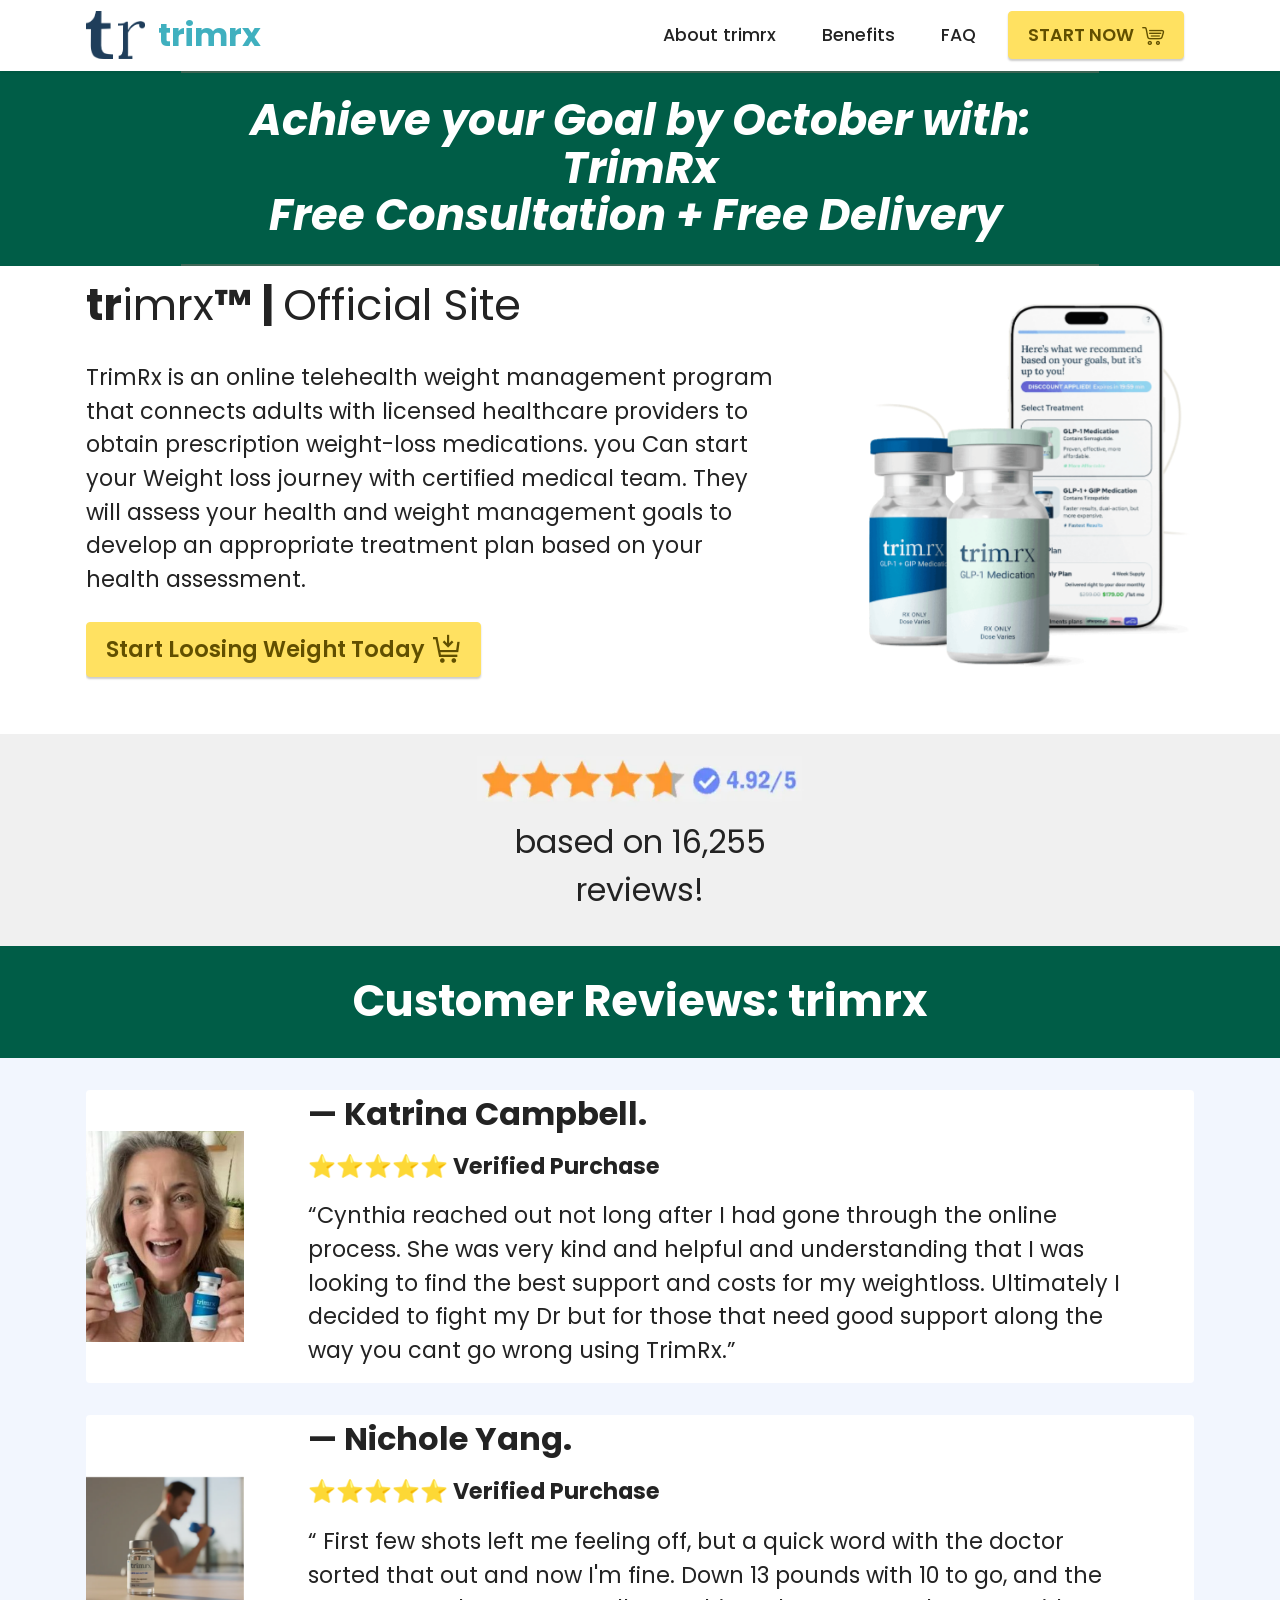
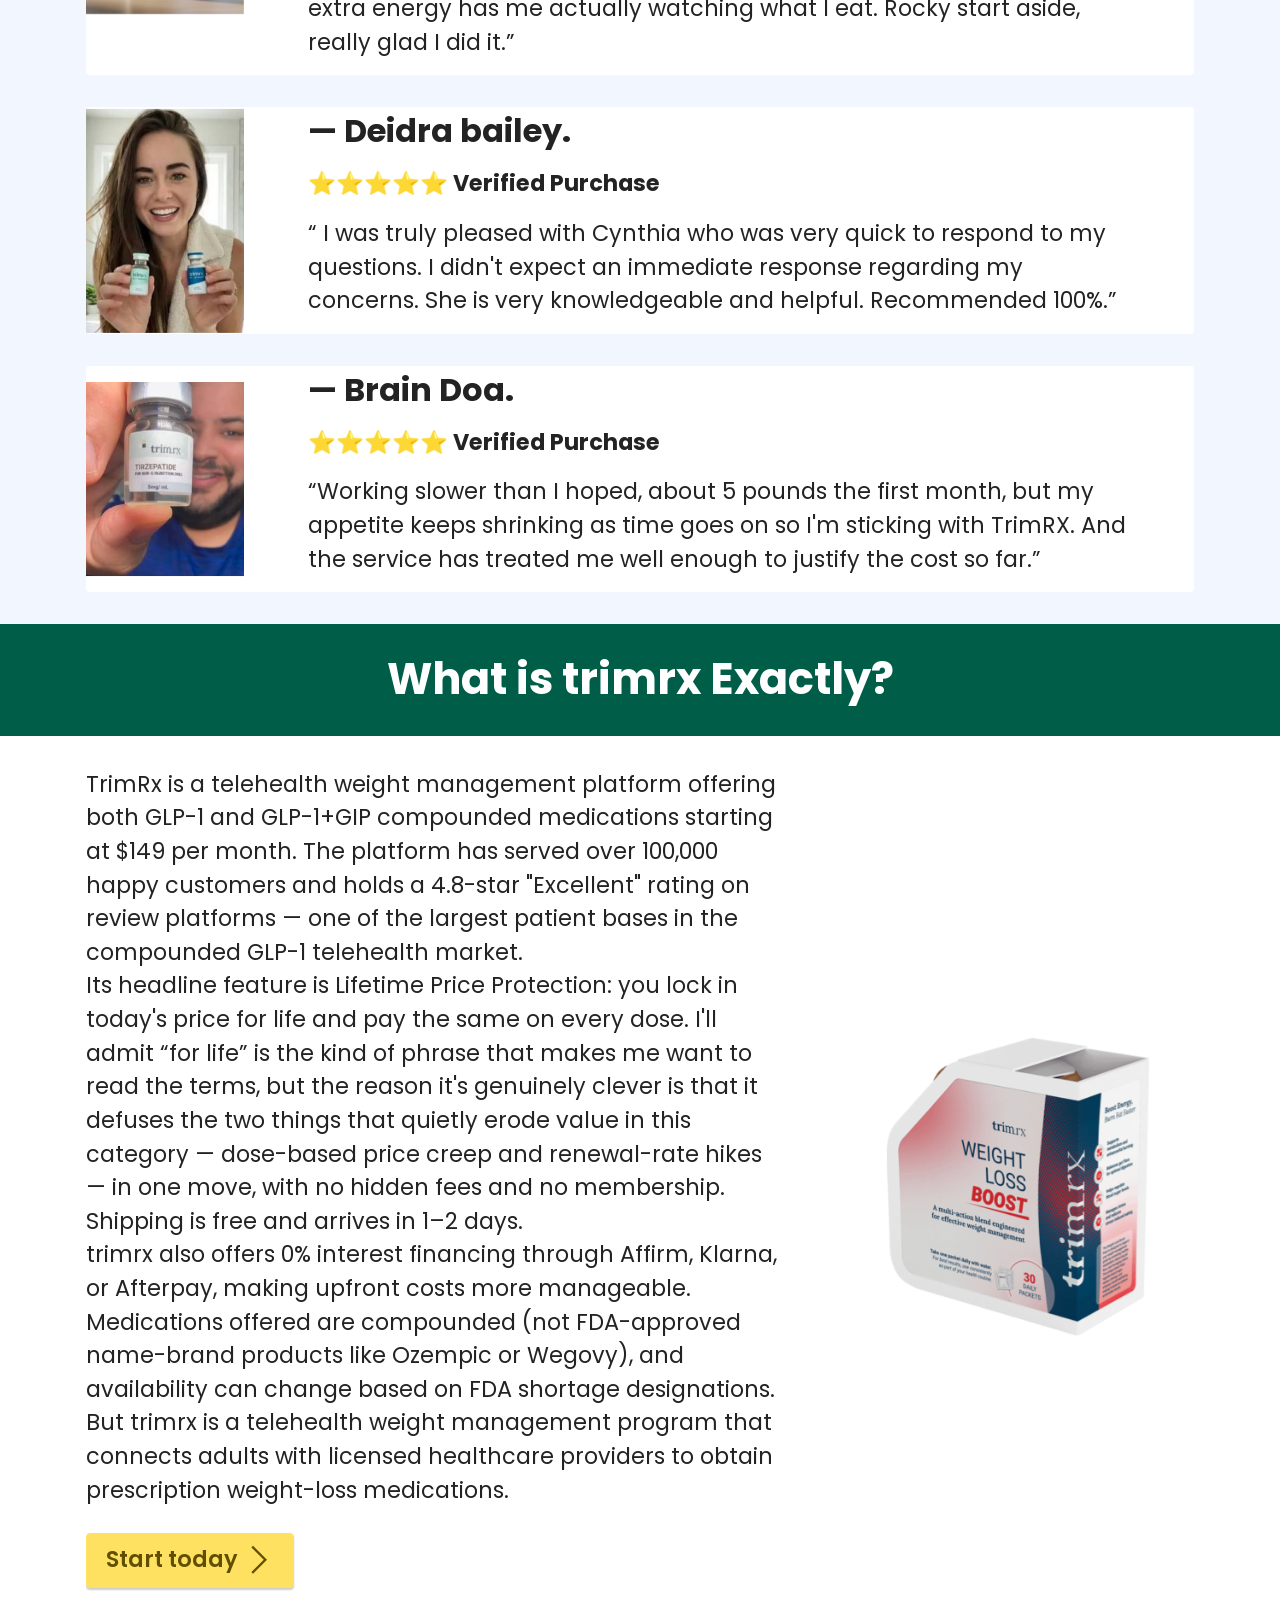
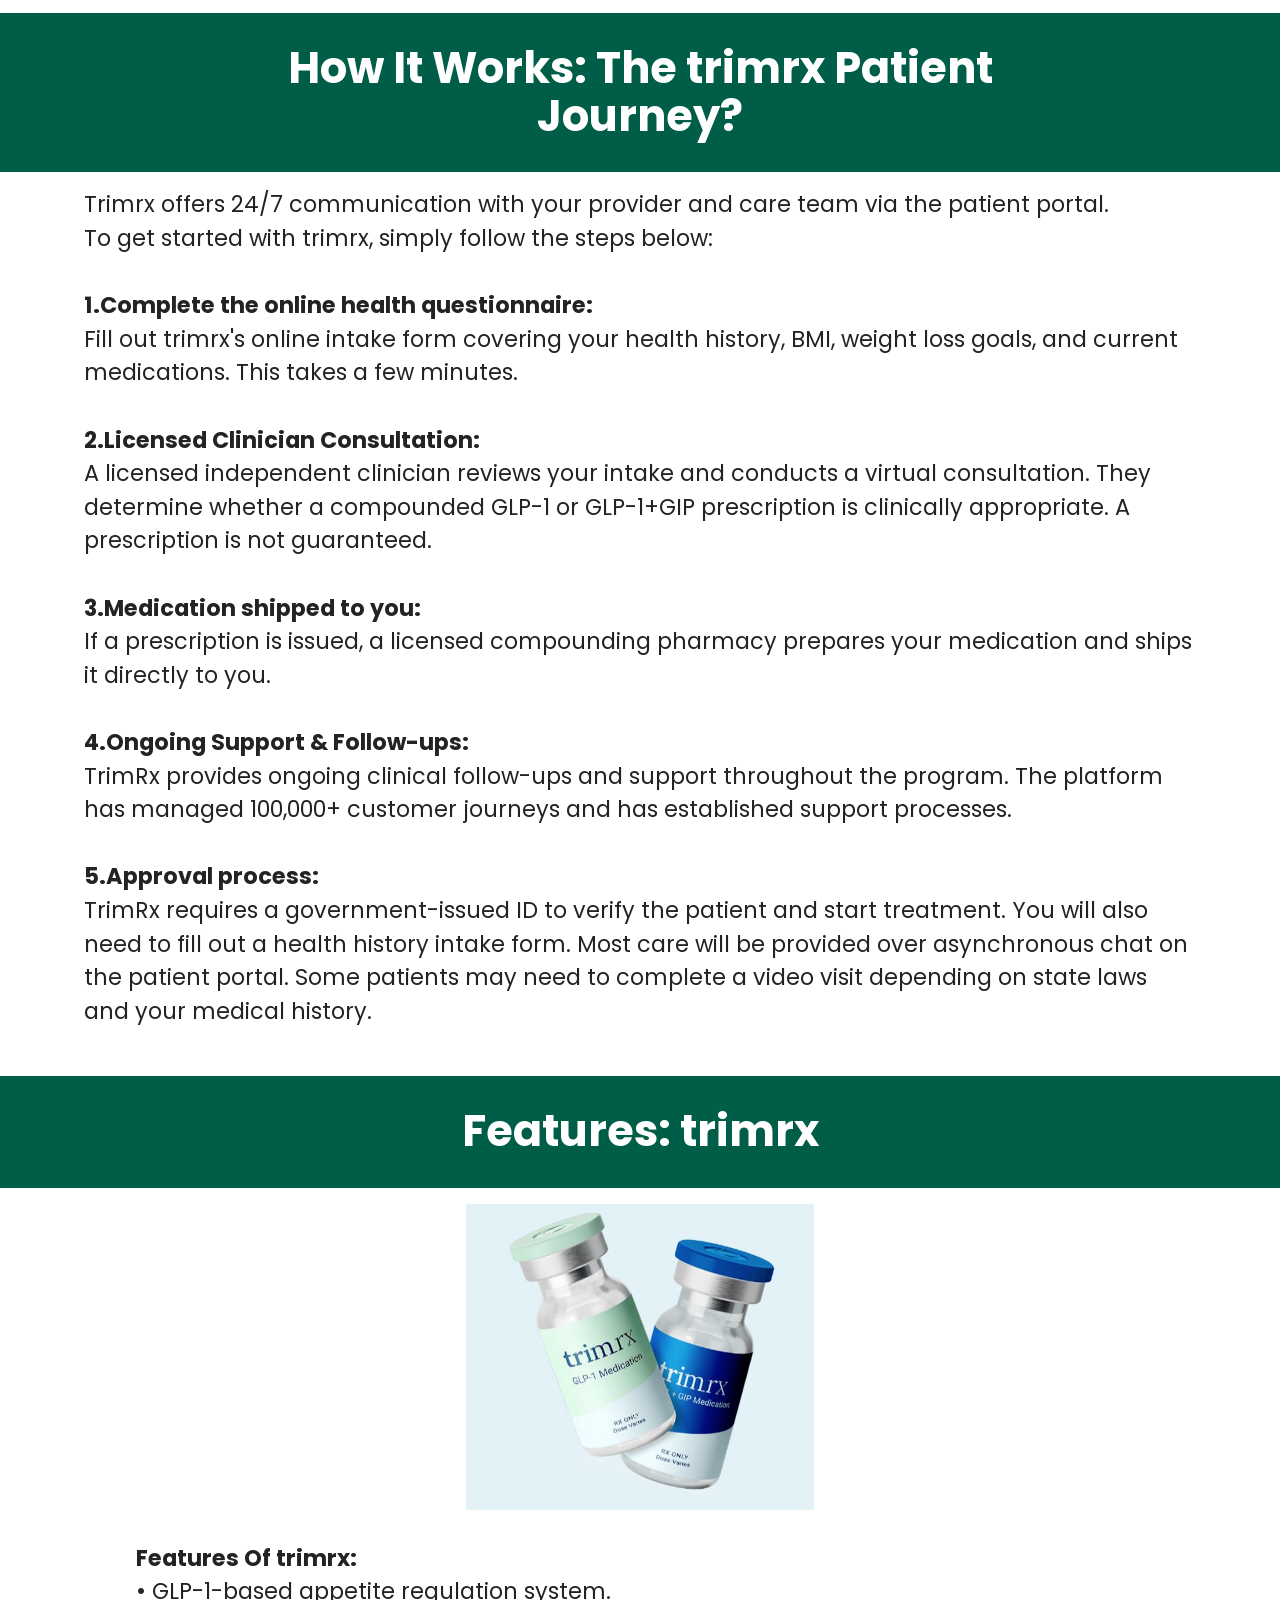
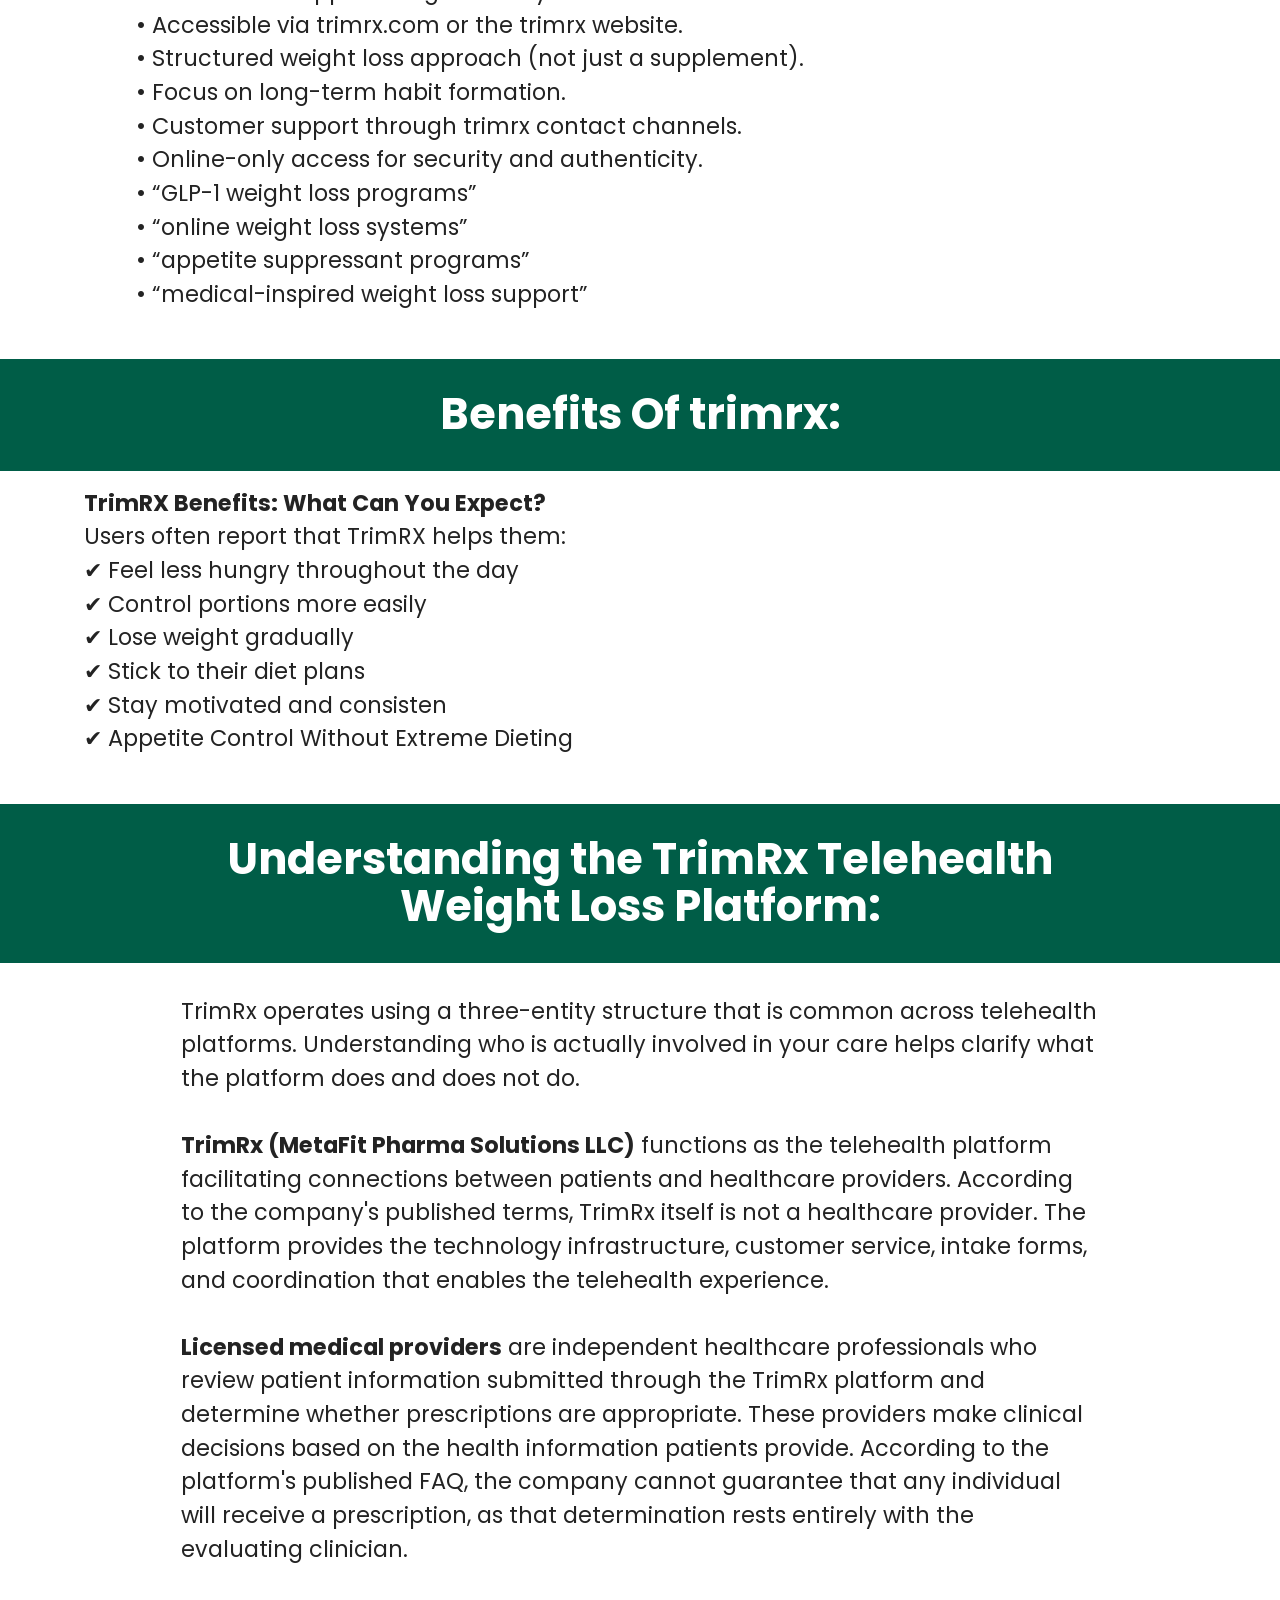
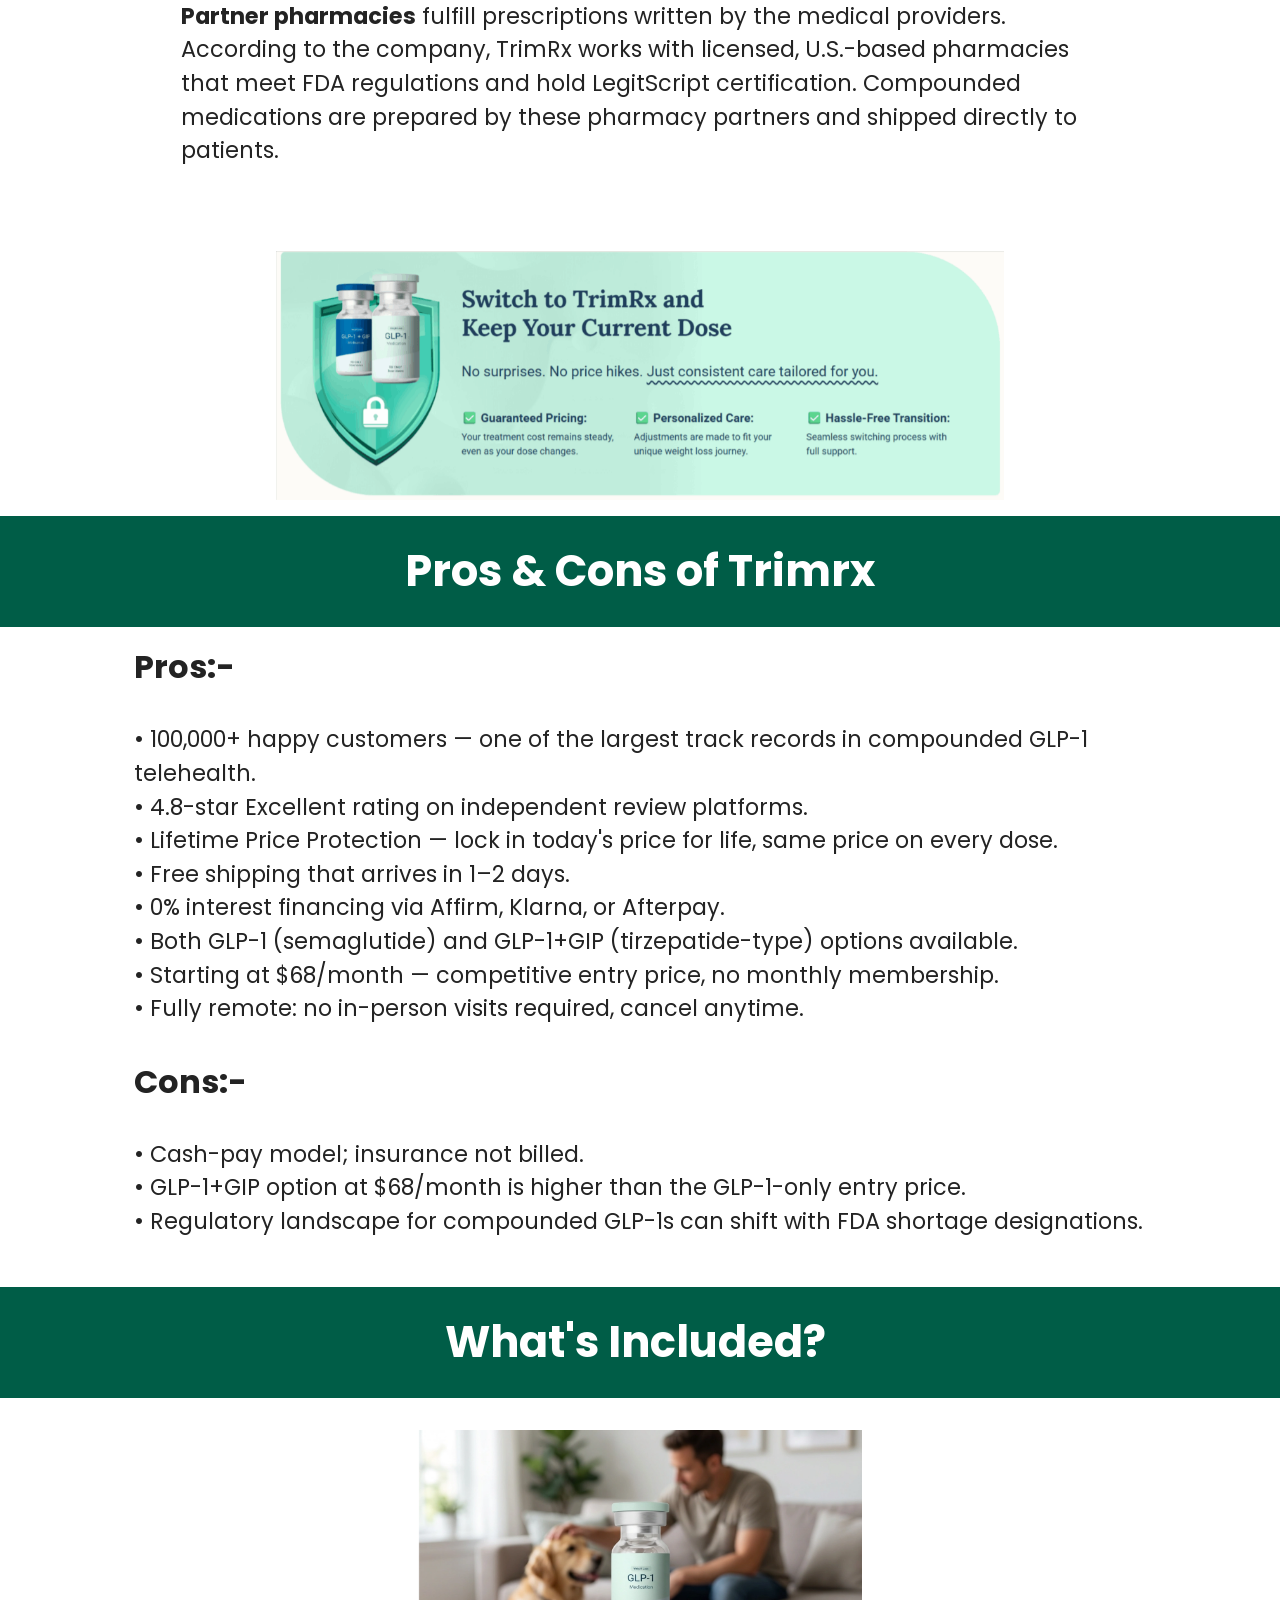
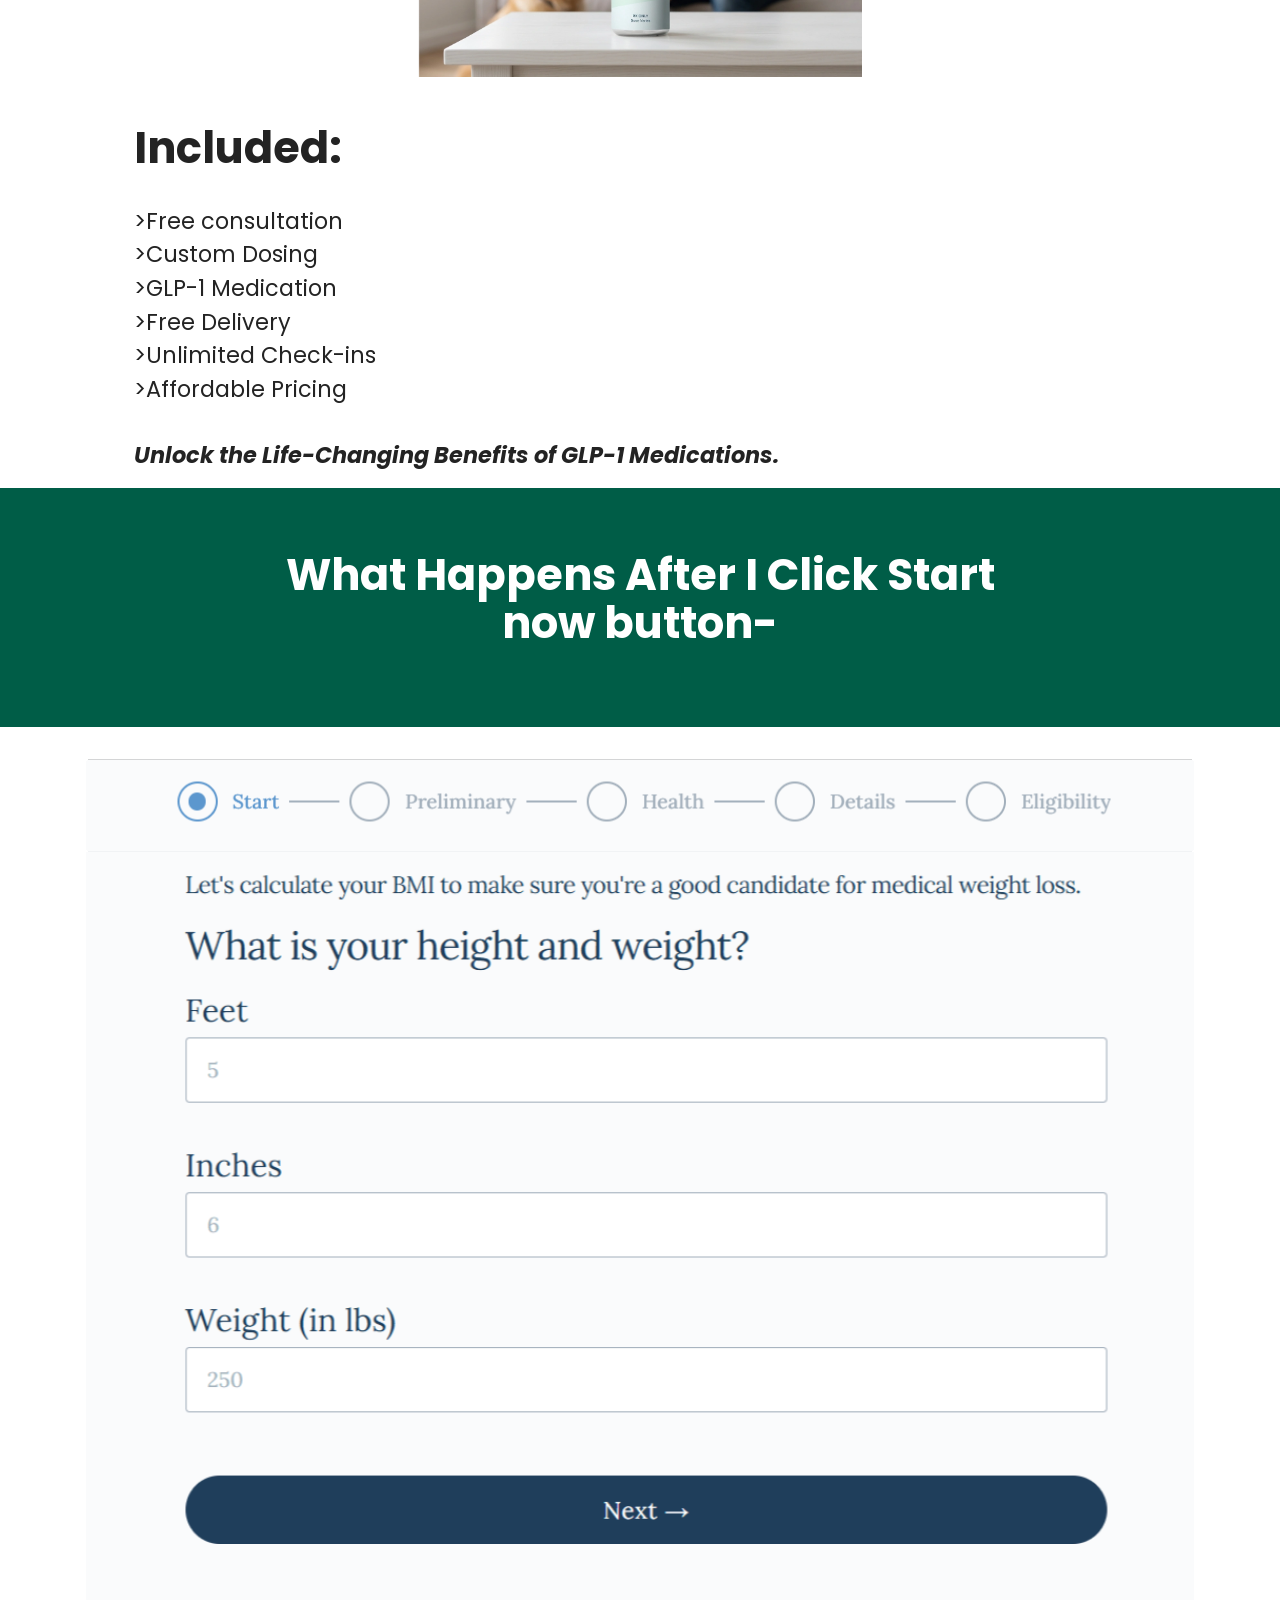
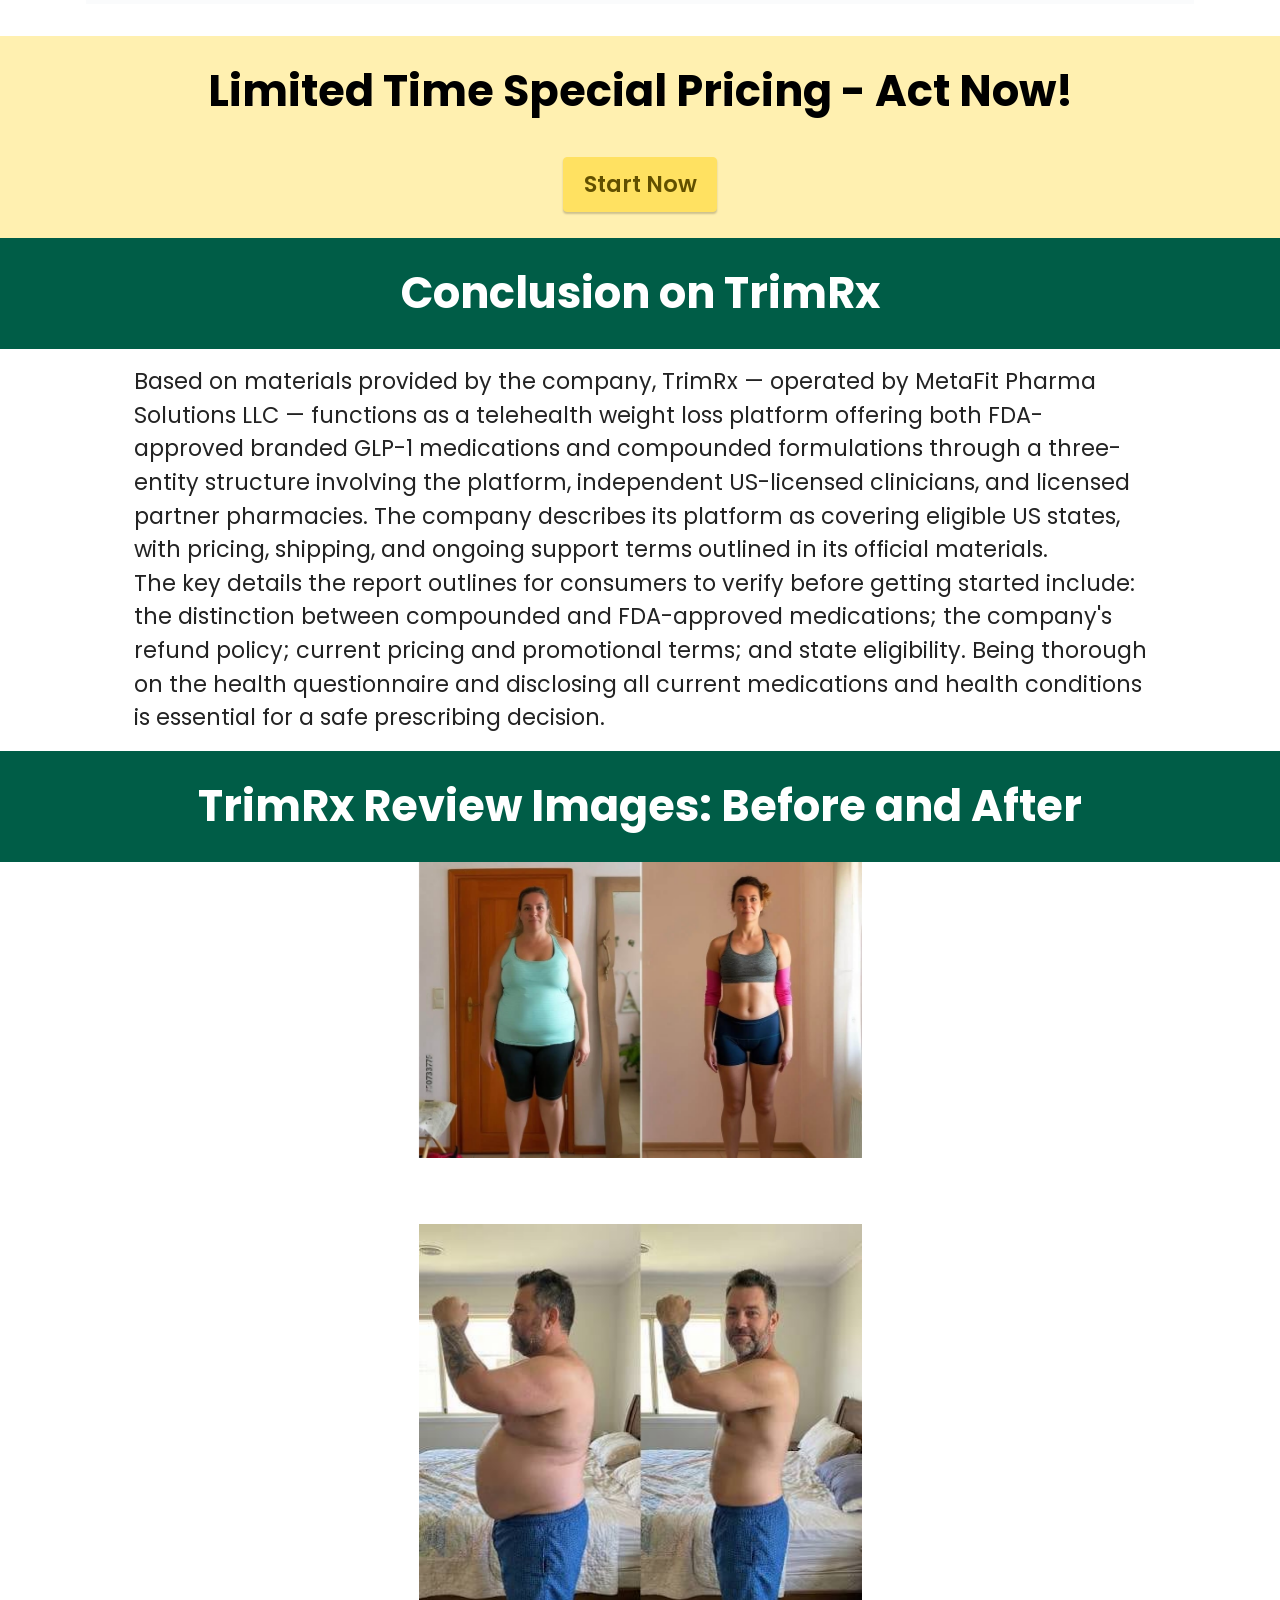
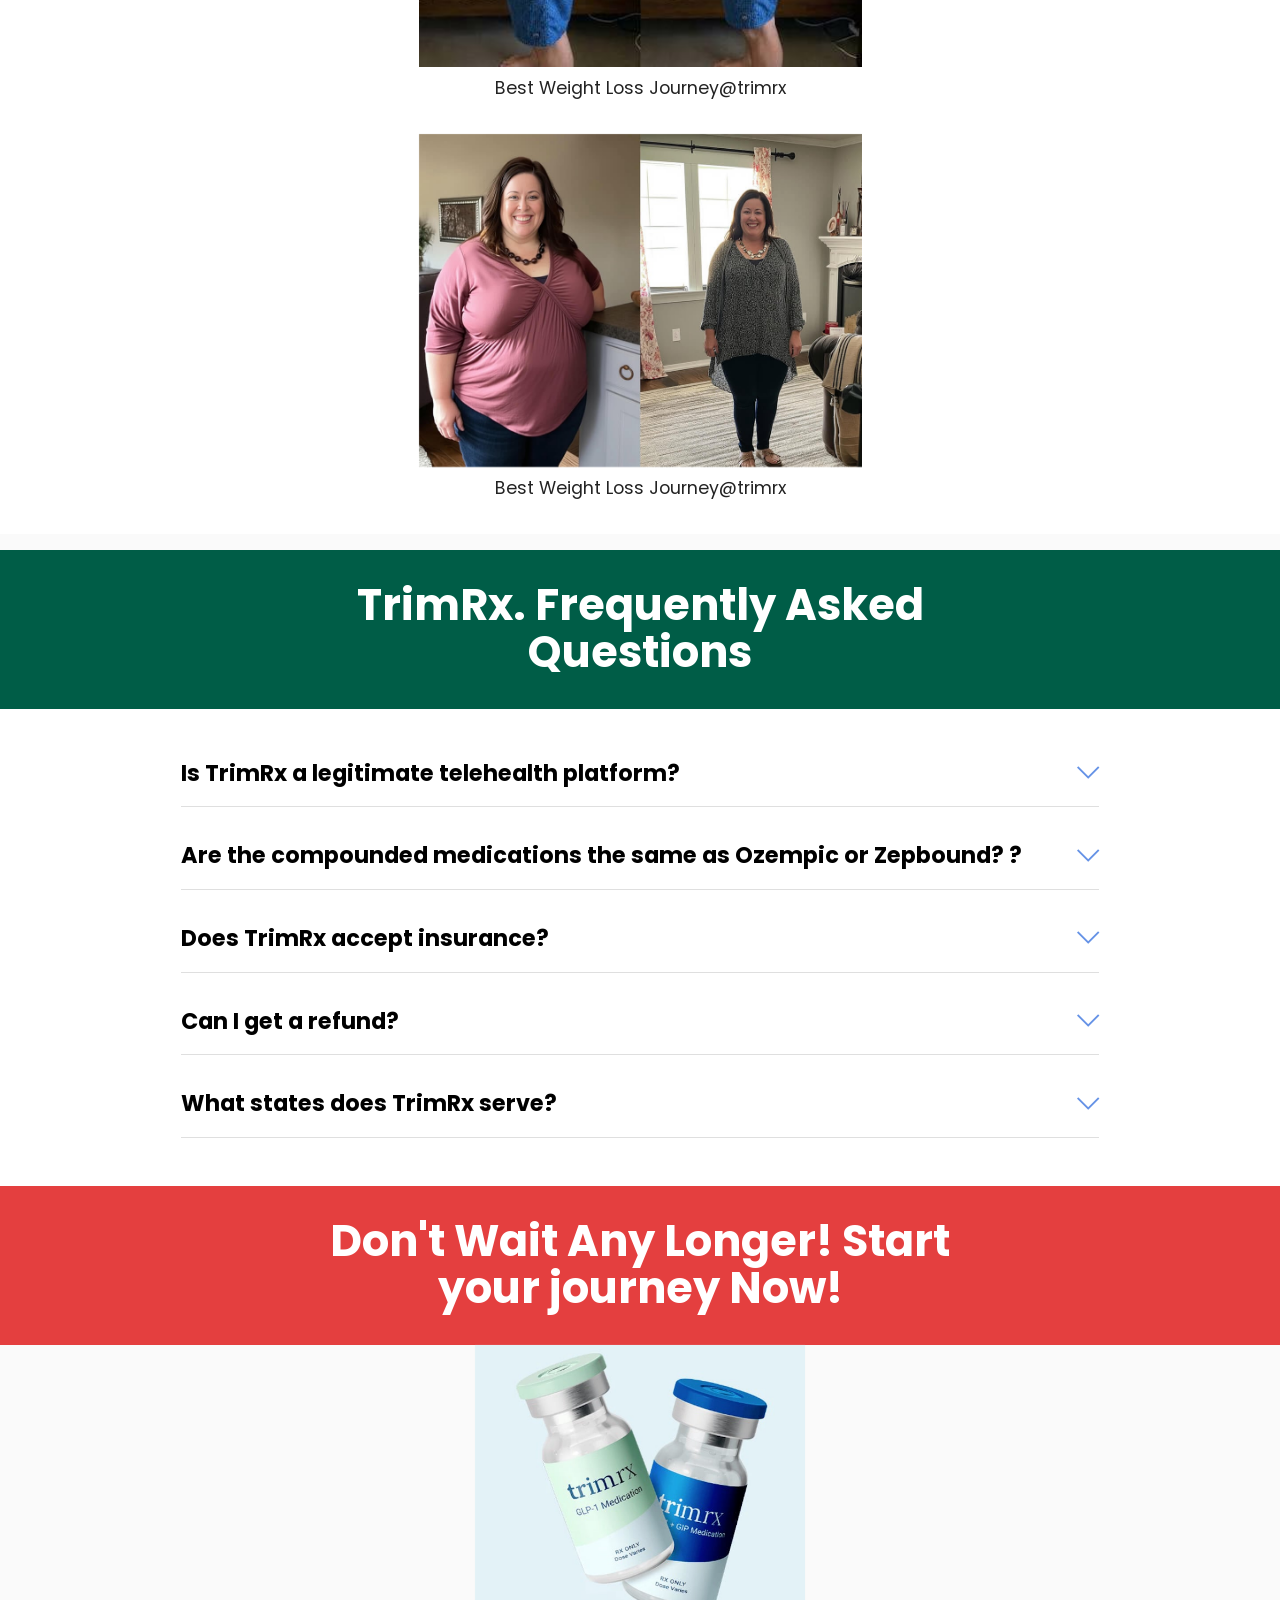
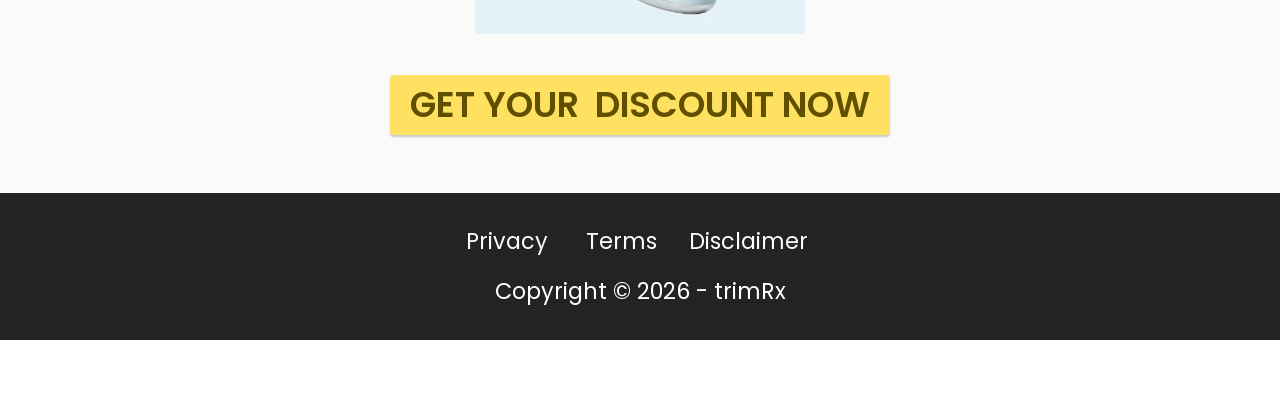
==== index.html @ d37bc4c9 "Add files via upload" ====
<!DOCTYPE html>
<html  >
<head>
  <!-- Site made with Mobirise Website Builder v6.1.12, https://mobirise.com -->
  <meta charset="UTF-8">
  <meta http-equiv="X-UA-Compatible" content="IE=edge">
  <meta name="generator" content="Mobirise v6.1.12, mobirise.com">
  <meta name="twitter:card" content="summary_large_image"/>
  <meta name="twitter:image:src" content="assets/images/index-meta.webp">
  <meta property="og:image" content="assets/images/index-meta.webp">
  <meta name="twitter:title" content="TrimRx™ | USA OFFICIAL SITE">
  <meta name="viewport" content="width=device-width, initial-scale=1, minimum-scale=1">
  <link rel="shortcut icon" href="assets/images/trimrx-overview-1.webp" type="image/x-icon">
  <meta name="description" content="TrimRx is an online telehealth weight management program that connects adults with licensed healthcare providers to obtain prescription weight-loss medications">
  
  
  <title>TrimRx™ | USA OFFICIAL SITE</title>
  <link rel="stylesheet" href="assets/web/assets/mobirise-icons2/mobirise2.css">
  <link rel="stylesheet" href="assets/web/assets/mobirise-icons-bold/mobirise-icons-bold.css">
  <link rel="stylesheet" href="assets/web/assets/mobirise-icons/mobirise-icons.css">
  <link rel="stylesheet" href="assets/bootstrap/css/bootstrap.min.css">
  <link rel="stylesheet" href="assets/animatecss/animate.css">
  <link rel="stylesheet" href="assets/dropdown/css/style.css">
  <link rel="stylesheet" href="assets/socicon/css/styles.css">
  <link rel="stylesheet" href="assets/theme/css/style.css">
  <link rel="preload" href="https://fonts.googleapis.com/css?family=Poppins:100,100i,200,200i,300,300i,400,400i,500,500i,600,600i,700,700i,800,800i,900,900i&display=swap" as="style" onload="this.onload=null;this.rel='stylesheet'">
  <noscript><link rel="stylesheet" href="https://fonts.googleapis.com/css?family=Poppins:100,100i,200,200i,300,300i,400,400i,500,500i,600,600i,700,700i,800,800i,900,900i&display=swap"></noscript>
  <link rel="preload" as="style" href="assets/mobirise/css/mbr-additional.css?v=jLCYfj"><link rel="stylesheet" href="assets/mobirise/css/mbr-additional.css?v=jLCYfj" type="text/css">

  
  
  
</head>
<body>
  
  <section data-bs-version="5.1" class="menu menu2 cid-tuC40mmOYC" once="menu" id="menu2-0">
    
    <nav class="navbar navbar-dropdown navbar-expand-lg">
        <div class="container">
            <div class="navbar-brand">
                <span class="navbar-logo">
                    <a href="https://www.smloudtrack.com/4K61JQXM6/9S3G7KR/?source_id=us-drachen">
                        <img src="assets/images/logo20trimrx-572x463.webp" alt="Mobirise Website Builder" style="height: 3rem;">
                    </a>
                </span>
                <span class="navbar-caption-wrap"><a class="navbar-caption text-success display-5" href="https://link.theshreejiassociates.in/prostathrive" target="_blank">trimrx</a></span>
            </div>
            <button class="navbar-toggler" type="button" data-toggle="collapse" data-bs-toggle="collapse" data-target="#navbarSupportedContent" data-bs-target="#navbarSupportedContent" aria-controls="navbarNavAltMarkup" aria-expanded="false" aria-label="Toggle navigation">
                <div class="hamburger">
                    <span></span>
                    <span></span>
                    <span></span>
                    <span></span>
                </div>
            </button>
            <div class="collapse navbar-collapse" id="navbarSupportedContent">
                <ul class="navbar-nav nav-dropdown" data-app-modern-menu="true"><li class="nav-item"><a class="nav-link link text-black display-4" href="index.html#info1-7">
                            About trimrx</a></li>
                    <li class="nav-item"><a class="nav-link link text-black display-4" href="index.html#info1-c">Benefits</a></li>
                    <li class="nav-item"><a class="nav-link link text-black display-4" href="index.html#info1-14">FAQ</a></li></ul>
                
                <div class="navbar-buttons mbr-section-btn"><a class="btn btn-warning display-4" href="https://kxevku.s.gy/lY3dFp" target="_blank"><span class="mbrib-shopping-cart mbr-iconfont mbr-iconfont-btn"></span>START NOW</a></div>
            </div>
        </div>
    </nav>
</section>

<section data-bs-version="5.1" class="content6 cid-uy4LnIjaWZ" id="content6-2a">
    
    <div class="container">
        <div class="row justify-content-center">
            <div class="col-md-12 col-lg-10">
                <hr class="line">
                <p class="mbr-text align-center mbr-fonts-style my-4 display-2"><strong><em>Achieve your Goal by October with: TrimRx</em></strong><br><strong><em>Free Consultation + Free Delivery&nbsp;</em></strong></p>
                <hr class="line">
            </div>
        </div>
    </div>
</section>

<section data-bs-version="5.1" class="features18 cid-uOPuLo8M3d" id="features19-32">

    

    
    
    <div class="container">
        <div class="row justify-content-center">
            <div class="card col-12 col-lg">
                <div class="card-wrapper">
                    <h6 class="card-title mbr-fonts-style mb-4 display-2"><strong>tr</strong>imrx<strong>™ | </strong>Official Site</h6>
                    <p class="mbr-text mbr-fonts-style display-7">TrimRx is an online telehealth weight management program that connects adults with licensed healthcare providers to obtain prescription weight-loss medications. you Can start your Weight loss journey with certified medical team. They will assess your health and weight management goals to develop an appropriate treatment plan based on your health assessment.&nbsp;&nbsp;<br></p>
                    <div class="mbr-section-btn"><a class="btn btn-warning display-7" href="https://kxevku.s.gy/lY3dFp"><span class="mobi-mbri mobi-mbri-cart-add mbr-iconfont mbr-iconfont-btn"></span>Start Loosing Weight Today</a></div>
                </div>
            </div>
            <div class="col-12 col-lg-4">
                <div class="image-wrapper">
                    <img src="assets/images/start20trimrx-815x946.webp" alt="Web-Trimrx ">
                </div>
            </div>
        </div>
    </div>
</section>

<section data-bs-version="5.1" class="image3 cid-tuCc3FF7ab" id="image3-4">
    

    
    

    <div class="container">
        <div class="row justify-content-center">
            <div class="col-12 col-lg-4">
                <div class="image-wrapper">
                    <img src="assets/images/screenshot-2024-07-04-202443-546x94.webp" alt="prostathrive 5 star rated">
                    <p class="mbr-description mbr-fonts-style mt-2 align-center display-5">
                        based on 16,255 reviews!</p>
                </div>
            </div>
        </div>
    </div>
</section>

<section data-bs-version="5.1" class="info1 cid-tXlWRFYl4I" id="info1-1t">
    

    
    
    <div class="align-center container">
        <div class="row justify-content-center">
            <div class="col-12 col-lg-8">
                <h3 class="mbr-section-title mb-4 mbr-fonts-style display-2"><strong>Customer Reviews: trimrx</strong></h3>
                
                
            </div>
        </div>
    </div>
</section>

<section data-bs-version="5.1" class="team2 cid-tXlWVh4VZe" xmlns="http://www.w3.org/1999/html" id="team2-1u">
    

    
    
    <div class="container">
        <div class="card">
            <div class="card-wrapper">
                <div class="row align-items-center">
                    <div class="col-12 col-md-2">
                        <div class="image-wrapper">
                            <img src="assets/images/review20120trimrx-335x597.webp" alt="Review-trimrx-Katrina- Campbell">
                        </div>
                    </div>
                    <div class="col-12 col-md">
                        <div class="card-box">
                            <h5 class="card-title mbr-fonts-style m-0 mb-3 display-5"><strong>— Katrina Campbell.</strong></h5>
                            <h6 class="card-subtitle mbr-fonts-style mb-3 display-7"><strong>⭐⭐⭐⭐⭐ Verified Purchase</strong></h6>
                            <p class="mbr-text mbr-fonts-style display-7">“Cynthia reached out not long after I had gone through the online process. She was very kind and helpful and understanding that I was looking to find the best support and costs for my weightloss. Ultimately I decided to fight my Dr but for those that need good support along the way you cant go wrong using TrimRx.”<br></p>
                            
                        </div>
                    </div>
                </div>
            </div>
        </div>
        <div class="card">
            <div class="card-wrapper">
                <div class="row align-items-center">
                    <div class="col-12 col-md-2">
                        <div class="image-wrapper">
                            <img src="assets/images/review-3-trimrx.webp" alt="Reveiw-trimrx-Nichole -Yang">
                        </div>
                    </div>
                    <div class="col-12 col-md">
                        <div class="card-box">
                            <h5 class="card-title mbr-fonts-style m-0 mb-3 display-5"><strong>— Nichole Yang.</strong></h5>
                            <h6 class="card-subtitle mbr-fonts-style mb-3 display-7"><strong>⭐⭐⭐⭐⭐ Verified Purchase</strong></h6>
                            <p class="mbr-text mbr-fonts-style display-7">“ First few shots left me feeling off, but a quick word with the doctor sorted that out and now I'm fine. Down 13 pounds with 10 to go, and the extra energy has me actually watching what I eat. Rocky start aside, really glad I did it.”<br></p>
                            
                        </div>
                    </div>
                </div>
            </div>
        </div>
        <div class="card">
            <div class="card-wrapper">
                <div class="row align-items-center">
                    <div class="col-12 col-md-2">
                        <div class="image-wrapper">
                            <img src="assets/images/review20220trimrx-335x597.webp" alt="Reveiw-trimrx-deidra- bailey">
                        </div>
                    </div>
                    <div class="col-12 col-md">
                        <div class="card-box">
                            <h5 class="card-title mbr-fonts-style m-0 mb-3 display-5"><strong>— Deidra bailey.</strong></h5>
                            <h6 class="card-subtitle mbr-fonts-style mb-3 display-7"><strong>⭐⭐⭐⭐⭐ Verified Purchase</strong></h6>
                            <p class="mbr-text mbr-fonts-style display-7">“ I was truly pleased with Cynthia who was very quick to respond to my questions. I didn't expect an immediate response regarding my concerns. She is very knowledgeable and helpful. Recommended 100%.”<br></p>
                            
                        </div>
                    </div>
                </div>
            </div>
        </div>
    </div>
</section>

<section data-bs-version="5.1" class="team2 cid-vqMsOIX58X" xmlns="http://www.w3.org/1999/html" id="team2-3k">
    

    
    
    <div class="container">
        <div class="card">
            <div class="card-wrapper">
                <div class="row align-items-center">
                    <div class="col-12 col-md-2">
                        <div class="image-wrapper">
                            <img src="assets/images/review20420trimrx-335x597.webp" alt="Review-trimrx-Brain doa">
                        </div>
                    </div>
                    <div class="col-12 col-md">
                        <div class="card-box">
                            <h5 class="card-title mbr-fonts-style m-0 mb-3 display-5"><strong>— Brain Doa.</strong></h5>
                            <h6 class="card-subtitle mbr-fonts-style mb-3 display-7"><strong>⭐⭐⭐⭐⭐ Verified Purchase</strong></h6>
                            <p class="mbr-text mbr-fonts-style display-7">“Working slower than I hoped, about 5 pounds the first month, but my appetite keeps shrinking as time goes on so I'm sticking with TrimRX. And the service has treated me well enough to justify the cost so far.”<br></p>
                            
                        </div>
                    </div>
                </div>
            </div>
        </div>
        
        
    </div>
</section>

<section data-bs-version="5.1" class="info1 cid-tuCg8wtQiJ" id="info1-7">
    

    
    
    <div class="align-center container">
        <div class="row justify-content-center">
            <div class="col-12 col-lg-8">
                <h3 class="mbr-section-title mb-4 mbr-fonts-style display-2"><strong>What is trimrx&nbsp;</strong><strong style="font-size: 2.7rem;">Exactly?</strong></h3>
                
                
            </div>
        </div>
    </div>
</section>

<section data-bs-version="5.1" class="features18 cid-urbRHC6PPh" id="features19-29">

    

    
    
    <div class="container">
        <div class="row justify-content-center">
            <div class="card col-12 col-lg">
                <div class="card-wrapper">
                    
                    <p class="mbr-text mbr-fonts-style display-7">TrimRx is a telehealth weight management platform offering both GLP-1 and GLP-1+GIP compounded medications starting at $149 per month. The platform has served over 100,000 happy customers and holds a 4.8-star "Excellent" rating on review platforms — one of the largest patient bases in the compounded GLP-1 telehealth market. 
<br>Its headline feature is Lifetime Price Protection: you lock in today's price for life and pay the same on every dose. I'll admit “for life” is the kind of phrase that makes me want to read the terms, but the reason it's genuinely clever is that it defuses the two things that quietly erode value in this category — dose-based price creep and renewal-rate hikes — in one move, with no hidden fees and no membership. Shipping is free and arrives in 1–2 days.
<br>trimrx also offers 0% interest financing through Affirm, Klarna, or Afterpay, making upfront costs more manageable. Medications offered are compounded (not FDA-approved name-brand products like Ozempic or Wegovy), and availability can change based on FDA shortage designations. But trimrx is a telehealth weight management program that connects adults with licensed healthcare providers to obtain prescription weight-loss medications.&nbsp;<br></p>
                    <div class="mbr-section-btn"><a class="btn btn-warning display-7" href="https://kxevku.s.gy/lY3dFp"><span class="mobi-mbri mobi-mbri-arrow-next mbr-iconfont mbr-iconfont-btn"></span>Start today</a></div>
                </div>
            </div>
            <div class="col-12 col-lg-4">
                <div class="image-wrapper">
                    <img src="assets/images/what20is20trimrx-815x728.webp" alt="what-is-trimrx">
                </div>
            </div>
        </div>
    </div>
</section>

<section data-bs-version="5.1" class="info1 cid-tuChEAIpRc" id="info1-a">
    

    
    
    <div class="align-center container-fluid">
        <div class="row justify-content-center">
            <div class="col-12 col-lg-8">
                <h3 class="mbr-section-title mb-4 mbr-fonts-style display-2"><strong>How It Works: The trimrx Patient Journey?</strong></h3>
                
                
            </div>
        </div>
    </div>
</section>

<section data-bs-version="5.1" class="content5 cid-tuChTgCHQh" id="content5-b">
    
    <div class="container-fluid">
        <div class="row justify-content-center">
            <div class="col-md-12 col-lg-11">
                
                
                <p class="mbr-text mbr-fonts-style display-7">Trimrx offers 24/7 communication with your provider and care team via the patient portal.
<br>To get started with trimrx, simply follow the steps below:<br>
<strong><br>1.Complete the online health questionnaire:</strong><br>Fill out trimrx's online intake form covering your health history, BMI, weight loss goals, and current medications. This takes a few minutes.<br>
<br><strong>2.Licensed Clinician Consultation:</strong><br>A licensed independent clinician reviews your intake and conducts a virtual consultation. They determine whether a compounded GLP-1 or GLP-1+GIP prescription is clinically appropriate. A prescription is not guaranteed.
<br> 
<br><strong>3.Medication shipped to you:</strong><br>If a prescription is issued, a licensed compounding pharmacy prepares your medication and ships it directly to you.<br> 
<br><strong>4.Ongoing Support &amp; Follow-ups:</strong><br>TrimRx provides ongoing clinical follow-ups and support throughout the program. The platform has managed 100,000+ customer journeys and has established support processes.
<br><br><strong>5.Approval process:</strong> <br>TrimRx requires a government-issued ID to verify the patient and start treatment. You will also need to fill out a health history intake form. Most care will be provided over asynchronous chat on the patient portal. Some patients may need to complete a video visit depending on state laws and your medical history.<br></p>
            </div>
        </div>
    </div>
</section>

<section data-bs-version="5.1" class="info1 cid-tuCicrrlfM" id="info1-c">
    

    
    
    <div class="align-center container-fluid">
        <div class="row justify-content-center">
            <div class="col-12 col-lg-8">
                <h3 class="mbr-section-title mb-4 mbr-fonts-style display-2"><strong>Features: trimrx</strong></h3>
                
                
            </div>
        </div>
    </div>
</section>

<section data-bs-version="5.1" class="image3 cid-uy5ggFQE6O" id="image3-2f">
    

    
    

    <div class="container">
        <div class="row justify-content-center">
            <div class="col-12 col-lg-4">
                <div class="image-wrapper">
                    <img src="assets/images/extra20120trimrx-600x527.webp" alt="Feature-trimrx">
                    
                </div>
            </div>
        </div>
    </div>
</section>

<section data-bs-version="5.1" class="content5 cid-vqSANpMHLr" id="content5-3p">
    
    <div class="container-fluid">
        <div class="row justify-content-center">
            <div class="col-md-12 col-lg-10">
                
                
                <p class="mbr-text mbr-fonts-style display-7"><strong>Features Of trimrx:
</strong><br>•	GLP-1-based appetite regulation system.<br>•	Accessible via trimrx.com or the trimrx website.<br>•	Structured weight loss approach (not just a supplement).<br>•	Focus on long-term habit formation.<br>•	Customer support through trimrx contact channels.<br>•	Online-only access for security and authenticity.<br>•	“GLP-1 weight loss programs”
<br>•	“online weight loss systems”
<br>•	“appetite suppressant programs”
<br>•	“medical-inspired weight loss support”&nbsp;<br></p>
            </div>
        </div>
    </div>
</section>

<section data-bs-version="5.1" class="info1 cid-vqMwvl9UW0" id="info1-3l">
    

    
    
    <div class="align-center container-fluid">
        <div class="row justify-content-center">
            <div class="col-12 col-lg-8">
                <h3 class="mbr-section-title mb-4 mbr-fonts-style display-2"><strong>Benefits Of trimrx:</strong></h3>
                
                
            </div>
        </div>
    </div>
</section>

<section data-bs-version="5.1" class="content5 cid-vqSCJE19Eb" id="content5-3q">
    
    <div class="container-fluid">
        <div class="row justify-content-center">
            <div class="col-md-12 col-lg-11">
                
                
                <p class="mbr-text mbr-fonts-style display-7"><strong>TrimRX Benefits: What Can You Expect?
</strong><br>Users often report that TrimRX helps them:
<br>✔ Feel less hungry throughout the day
<br>✔ Control portions more easily
<br>✔ Lose weight gradually
<br>✔ Stick to their diet plans
<br>✔ Stay motivated and consisten<br>✔ Appetite Control Without Extreme Dieting<br></p>
            </div>
        </div>
    </div>
</section>

<section data-bs-version="5.1" class="content4 cid-uEQfC6AMGw" id="content4-2w">
    

    
    
    <div class="container">
        <div class="row justify-content-center">
            <div class="title col-md-12 col-lg-10">
                <h3 class="mbr-section-title mbr-fonts-style align-center mb-4 display-2"><strong>Understanding the TrimRx Telehealth Weight Loss Platform:</strong></h3>
                
                
            </div>
        </div>
    </div>
</section>

<section data-bs-version="5.1" class="content5 cid-uEQfDJI093" id="content5-2x">
    
    <div class="container">
        <div class="row justify-content-center">
            <div class="col-md-12 col-lg-10">
                
                
                <p class="mbr-text mbr-fonts-style display-7">TrimRx operates using a three-entity structure that is common across telehealth platforms. Understanding who is actually involved in your care helps clarify what the platform does and does not do.<br>
<br><strong>TrimRx (MetaFit Pharma Solutions LLC)</strong> functions as the telehealth platform facilitating connections between patients and healthcare providers. According to the company's published terms, TrimRx itself is not a healthcare provider. The platform provides the technology infrastructure, customer service, intake forms, and coordination that enables the telehealth experience.<br>
<br><strong>Licensed medical providers</strong> are independent healthcare professionals who review patient information submitted through the TrimRx platform and determine whether prescriptions are appropriate. These providers make clinical decisions based on the health information patients provide. According to the platform's published FAQ, the company cannot guarantee that any&nbsp;individual will receive a prescription, as that determination rests entirely with the evaluating clinician.<br><br><strong>Partner pharmacies</strong> fulfill prescriptions written by the medical providers. According to the company, TrimRx works with licensed, U.S.-based pharmacies that meet FDA regulations and hold LegitScript certification. Compounded medications are prepared by these pharmacy partners and shipped directly to patients.<br><br><br></p>
            </div>
        </div>
    </div>
</section>

<section data-bs-version="5.1" class="image3 cid-vqSIcp4kyO" id="image3-3r">
    

    
    

    <div class="container">
        <div class="row justify-content-center">
            <div class="col-12 col-lg-8">
                <div class="image-wrapper">
                    <img src="assets/images/sticker20trimrx-1036x354.webp" alt="Understanding-trimrx">
                    
                </div>
            </div>
        </div>
    </div>
</section>

<section data-bs-version="5.1" class="content4 cid-vqMDQDlh3G" id="content4-3n">
    

    
    
    <div class="container">
        <div class="row justify-content-center">
            <div class="title col-md-12 col-lg-10">
                <h3 class="mbr-section-title mbr-fonts-style align-center mb-4 display-2">
                    <strong>Pros &amp; Cons of Trimrx</strong></h3>
                
                
            </div>
        </div>
    </div>
</section>

<section data-bs-version="5.1" class="content5 cid-vqMDX1CHvB" id="content5-3o">
    
    <div class="container">
        <div class="row justify-content-center">
            <div class="col-md-12 col-lg-11">
                
                <h4 class="mbr-section-subtitle mbr-fonts-style mb-4 display-5"><strong>
                    Pros:-</strong></h4>
                <p class="mbr-text mbr-fonts-style display-7">• 100,000+ happy customers — one of the largest track records in compounded GLP-1 telehealth.<br>• 4.8-star Excellent rating on independent review platforms.<br>• Lifetime Price Protection — lock in today's price for life, same price on every dose.<br>• Free shipping that arrives in 1–2 days.<br>• 0% interest financing via Affirm, Klarna, or Afterpay.<br>• Both GLP-1 (semaglutide) and GLP-1+GIP (tirzepatide-type) options available.<br>• Starting at $68/month — competitive entry price, no monthly membership.<br>• Fully remote: no in-person visits required, cancel anytime.<br></p>
            </div>
        </div>
    </div>
</section>

<section data-bs-version="5.1" class="content5 cid-uEQfEvrG4S" id="content5-2y">
    
    <div class="container">
        <div class="row justify-content-center">
            <div class="col-md-12 col-lg-11">
                
                <h4 class="mbr-section-subtitle mbr-fonts-style mb-4 display-5"><strong>
                    Cons:-</strong></h4>
                <p class="mbr-text mbr-fonts-style display-7">• Cash-pay model; insurance not billed.<br>• GLP-1+GIP option at $68/month is higher than the GLP-1-only entry price.<br>• Regulatory landscape for compounded GLP-1s can shift with FDA shortage designations.<br></p>
            </div>
        </div>
    </div>
</section>

<section data-bs-version="5.1" class="content4 cid-vqSLnbGeYc" id="content4-3s">
    

    
    
    <div class="container">
        <div class="row justify-content-center">
            <div class="title col-md-12 col-lg-10">
                <h3 class="mbr-section-title mbr-fonts-style align-center mb-4 display-2"><strong>What's Included?&nbsp;</strong></h3>
                
                
            </div>
        </div>
    </div>
</section>

<section data-bs-version="5.1" class="image3 cid-vqSO9pN3Wj" id="image3-3u">
    

    
    

    <div class="container">
        <div class="row justify-content-center">
            <div class="col-12 col-lg-5">
                <div class="image-wrapper">
                    <img src="assets/images/trimrx-benefits.webp" alt="what-included -trimrx">
                    
                </div>
            </div>
        </div>
    </div>
</section>

<section data-bs-version="5.1" class="content5 cid-vqSLweQeuO" id="content5-3t">
    
    <div class="container">
        <div class="row justify-content-center">
            <div class="col-md-12 col-lg-11">
                <h3 class="mbr-section-title mbr-fonts-style mb-4 display-2"><strong>Included:</strong></h3>
                <h4 class="mbr-section-subtitle mbr-fonts-style mb-4 display-7">&gt;Free consultation<br>&gt;Custom Dosing<br>&gt;GLP-1 Medication<br>&gt;Free Delivery<br> 
<div>&gt;Unlimited Check-ins
</div><div>&gt;Affordable Pricing</div></h4>
                <p class="mbr-text mbr-fonts-style display-7"><em><strong>Unlock the Life-Changing Benefits of GLP-1 Medications.</strong></em></p>
            </div>
        </div>
    </div>
</section>

<section data-bs-version="5.1" class="info1 cid-tuCk2LYmAD" id="info1-g">
    

    
    
    <div class="align-center container">
        <div class="row justify-content-center">
            <div class="col-12 col-lg-8">
                <h3 class="mbr-section-title mb-4 mbr-fonts-style display-2"><strong>What Happens After I Click Start now button-</strong><br><strong><br></strong></h3>
                
                
            </div>
        </div>
    </div>
</section>

<section data-bs-version="5.1" class="gallery3 cid-uyHyidRpkC" id="gallery3-2o">
    
    
    <div class="container">
        
        <div class="row mt-4">
            <div class="item features-image сol-12 col-md-6 col-lg-12">
                <div class="item-wrapper">
                    <div class="item-img">
                        <a href="https://www.smloudtrack.com/4K61JQXM6/9S3G7KR/?source_id=us-drachen"><img src="assets/images/steps20trimrx-1102x93.webp" alt="enrolling-step-trimrx" data-slide-to="0" data-bs-slide-to="0"></a>
                    </div>
                    
                    
                </div>
            </div>
            
            
            
        </div>
    </div>
</section>

<section data-bs-version="5.1" class="image3 cid-tuClLcKvn4" id="image3-i">
    

    
    

    <div class="container">
        <div class="row justify-content-center">
            <div class="col-12 col-lg-12">
                <div class="image-wrapper">
                    <a href="https://kxevku.s.gy/lY3dFp"><img src="assets/images/bmi20trimrx-1221x846.webp" alt="BMI-calculation-trimrx"></a>
                    
                </div>
            </div>
        </div>
    </div>
</section>

<section data-bs-version="5.1" class="info3 cid-tuCqjPlGR5" id="info3-p">

    

    
    

    <div class="container">
        <div class="row justify-content-center">
            <div class="card col-12 col-lg-10">
                <div class="card-wrapper">
                    <div class="card-box align-center">
                        <h4 class="card-title mbr-fonts-style align-center mb-4 display-2"><strong>Limited Time Special Pricing - Act Now!</strong></h4>
                        
                        <div class="mbr-section-btn mt-3"><a class="btn btn-warning display-7" href="https://kxevku.s.gy/lY3dFp" target="_blank">Start Now</a></div>
                    </div>
                </div>
            </div>
        </div>
    </div>
</section>

<section data-bs-version="5.1" class="content4 cid-uOPOGPTiNM" id="content4-36">
    

    
    
    <div class="container">
        <div class="row justify-content-center">
            <div class="title col-md-12 col-lg-10">
                <h3 class="mbr-section-title mbr-fonts-style align-center mb-4 display-2">
                    <strong>Conclusion on TrimRx</strong></h3>
                
                
            </div>
        </div>
    </div>
</section>

<section data-bs-version="5.1" class="content5 cid-uOPKmVxig9" id="content5-34">
    
    <div class="container">
        <div class="row justify-content-center">
            <div class="col-md-12 col-lg-11">
                
                
                <p class="mbr-text mbr-fonts-style display-7">Based on materials provided by the company, TrimRx — operated by MetaFit Pharma Solutions LLC — functions as a telehealth weight loss platform offering both FDA-approved branded GLP-1 medications and compounded formulations through a three-entity structure involving the platform, independent US-licensed clinicians, and licensed partner pharmacies. The company describes its platform as covering eligible US states, with pricing, shipping, and ongoing support terms outlined in its official materials.
<br>The key details the report outlines for consumers to verify before getting started include: the distinction between compounded and FDA-approved medications; the company's refund policy; current pricing and promotional terms; and state eligibility. Being thorough on the health questionnaire and disclosing all current medications and health conditions is essential for a safe prescribing decision.<br></p>
            </div>
        </div>
    </div>
</section>

<section data-bs-version="5.1" class="content4 cid-vqSVy4zaXN" id="content4-3v">
    

    
    
    <div class="container">
        <div class="row justify-content-center">
            <div class="title col-md-12 col-lg-10">
                <h3 class="mbr-section-title mbr-fonts-style align-center mb-4 display-2"><strong>TrimRx Review Images: B</strong><strong>efore and After</strong></h3>
                
                
            </div>
        </div>
    </div>
</section>

<section data-bs-version="5.1" class="image3 cid-vqSWntMCdx" id="image3-3x">
    

    
    

    <div class="container">
        <div class="row justify-content-center">
            <div class="col-12 col-lg-5">
                <div class="image-wrapper">
                    <img src="assets/images/ba201trimrx-1000x667.webp" alt="before-after-trimrx">
                    <p class="mbr-description mbr-fonts-style mt-2 align-center display-4">Best Weight Loss Journey@trimrx</p>
                </div>
            </div>
        </div>
    </div>
</section>

<section data-bs-version="5.1" class="image3 cid-vqSYhRECH4" id="image3-3z">
    

    
    

    <div class="container">
        <div class="row justify-content-center">
            <div class="col-12 col-lg-5">
                <div class="image-wrapper">
                    <img src="assets/images/ba20320trimrx-447x447.webp" alt="before-after-trimrx">
                    <p class="mbr-description mbr-fonts-style mt-2 align-center display-4">Best Weight Loss Journey@trimrx</p>
                </div>
            </div>
        </div>
    </div>
</section>

<section data-bs-version="5.1" class="image3 cid-vqSYHALroD" id="image3-40">
    

    
    

    <div class="container">
        <div class="row justify-content-center">
            <div class="col-12 col-lg-5">
                <div class="image-wrapper">
                    <img src="assets/images/ba20220trimrx-1000x753.webp" alt="before-after-trimrx">
                    <p class="mbr-description mbr-fonts-style mt-2 align-center display-4">Best Weight Loss Journey@trimrx</p>
                </div>
            </div>
        </div>
    </div>
</section>

<section data-bs-version="5.1" class="info1 cid-tuCyf8YVq4" id="info1-12">
    

    
    
    <div class="align-center container">
        <div class="row justify-content-center">
            <div class="col-12 col-lg-8">
                
                
                
            </div>
        </div>
    </div>
</section>

<section data-bs-version="5.1" class="info1 cid-tuGqp1GGTG" id="info1-14">
    

    
    
    <div class="align-center container">
        <div class="row justify-content-center">
            <div class="col-12 col-lg-8">
                <h3 class="mbr-section-title mb-4 mbr-fonts-style display-2"><strong>TrimRx. Frequently Asked Questions</strong></h3>
                
                
            </div>
        </div>
    </div>
</section>

<section data-bs-version="5.1" class="content16 cid-tuGq3pHSMA" id="content16-13">

    

    
    
    <div class="container">
        <div class="row justify-content-center">
            <div class="col-12 col-md-10">
                
                <div id="bootstrap-accordion_37" class="panel-group accordionStyles accordion" role="tablist" aria-multiselectable="true">
                    <div class="card mb-3">
                        <div class="card-header" role="tab" id="headingOne">
                            <a role="button" class="panel-title collapsed" data-toggle="collapse" data-bs-toggle="collapse" data-core="" href="#collapse1_37" aria-expanded="false" aria-controls="collapse1">
                                <h6 class="panel-title-edit mbr-fonts-style mb-0 display-7"><strong>Is TrimRx a legitimate telehealth platform?</strong></h6>
                                <span class="sign mbr-iconfont mbri-arrow-down"></span>
                            </a>
                        </div>
                        <div id="collapse1_37" class="panel-collapse noScroll collapse" role="tabpanel" aria-labelledby="headingOne" data-parent="#accordion" data-bs-parent="#bootstrap-accordion_37">
                            <div class="panel-body">
                                <p class="mbr-fonts-style panel-text display-7">According to the report, TrimRx operates as MetaFit Pharma Solutions LLC and uses US-licensed healthcare providers partnered with licensed, FDA-regulated, LegitScript-certified pharmacies. The platform offers both FDA-approved branded GLP-1 medications and compounded formulations.<br></p>
                            </div>
                        </div>
                    </div>
                    <div class="card mb-3">
                        <div class="card-header" role="tab" id="headingOne">
                            <a role="button" class="panel-title collapsed" data-toggle="collapse" data-bs-toggle="collapse" data-core="" href="#collapse2_37" aria-expanded="false" aria-controls="collapse2">
                                <h6 class="panel-title-edit mbr-fonts-style mb-0 display-7"><strong>Are the compounded medications the same as Ozempic or Zepbound? ?</strong></h6>
                                <span class="sign mbr-iconfont mbri-arrow-down"></span>
                            </a>
                        </div>
                        <div id="collapse2_37" class="panel-collapse noScroll collapse" role="tabpanel" aria-labelledby="headingOne" data-parent="#accordion" data-bs-parent="#bootstrap-accordion_37">
                            <div class="panel-body">
                                <p class="mbr-fonts-style panel-text display-7">According to the company, the compounded formulations contain the same active molecules used in brand-name medications. However, per the company's own safety documentation, compounded medications have not been evaluated by the FDA for safety, effectiveness, or quality.<br></p>
                            </div>
                        </div>
                    </div>
                    <div class="card mb-3">
                        <div class="card-header" role="tab" id="headingOne">
                            <a role="button" class="panel-title collapsed" data-toggle="collapse" data-bs-toggle="collapse" data-core="" href="#collapse3_37" aria-expanded="false" aria-controls="collapse3">
                                <h6 class="panel-title-edit mbr-fonts-style mb-0 display-7"><strong>Does TrimRx accept insurance?</strong></h6>
                                <span class="sign mbr-iconfont mbri-arrow-down"></span>
                            </a>
                        </div>
                        <div id="collapse3_37" class="panel-collapse noScroll collapse" role="tabpanel" aria-labelledby="headingOne" data-parent="#accordion" data-bs-parent="#bootstrap-accordion_37">
                            <div class="panel-body">
                                <p class="mbr-fonts-style panel-text display-7">The company's published materials do not reference direct insurance billing. According to the company, pricing is described as transparent and flat-rate. Some HSA and FSA plans may reimburse qualifying prescription expenses — check specific plan rules.<br></p>
                            </div>
                        </div>
                    </div>
                    <div class="card mb-3">
                        <div class="card-header" role="tab" id="headingOne">
                            <a role="button" class="panel-title collapsed" data-toggle="collapse" data-bs-toggle="collapse" data-core="" href="#collapse4_37" aria-expanded="false" aria-controls="collapse4">
                                <h6 class="panel-title-edit mbr-fonts-style mb-0 display-7"><strong>Can I get a refund?</strong></h6>
                                <span class="sign mbr-iconfont mbri-arrow-down"></span>
                            </a>
                        </div>
                        <div id="collapse4_37" class="panel-collapse noScroll collapse" role="tabpanel" aria-labelledby="headingOne" data-parent="#accordion" data-bs-parent="#bootstrap-accordion_37">
                            <div class="panel-body">
                                <p class="mbr-fonts-style panel-text display-7">According to the company's published terms, refunds are available only if the provider determines the patient is not medically eligible or if a billing error occurred. Once the medical intake form is submitted, orders are considered processed and non-refundable.<br></p>
                            </div>
                        </div>
                    </div>
                    <div class="card mb-3">
                        <div class="card-header" role="tab" id="headingOne">
                            <a role="button" class="panel-title collapsed" data-toggle="collapse" data-bs-toggle="collapse" data-core="" href="#collapse5_37" aria-expanded="false" aria-controls="collapse5">
                                <h6 class="panel-title-edit mbr-fonts-style mb-0 display-7"><strong>What states does TrimRx serve?</strong></h6>
                                <span class="sign mbr-iconfont mbri-arrow-down"></span>
                            </a>
                        </div>
                        <div id="collapse5_37" class="panel-collapse noScroll collapse" role="tabpanel" aria-labelledby="headingOne" data-parent="#accordion" data-bs-parent="#bootstrap-accordion_37">
                            <div class="panel-body">
                                <p class="mbr-fonts-style panel-text display-7">According to the company, TrimRx provides care in all eligible US states where its licensed providers operate and where regulations allow telehealth-based prescribing.<br></p>
                            </div>
                        </div>
                    </div>
                    
                </div>
            </div>
        </div>
    </div>
</section>

<section data-bs-version="5.1" class="info1 cid-tuGrBFI6wj" id="info1-15">
    

    
    
    <div class="align-center container">
        <div class="row justify-content-center">
            <div class="col-12 col-lg-8">
                <h3 class="mbr-section-title mb-4 mbr-fonts-style display-2"><strong>Don't Wait Any Longer! Start your journey Now</strong><strong>!</strong></h3>
                
                
            </div>
        </div>
    </div>
</section>

<section data-bs-version="5.1" class="header9 cid-tuGrYQZPWh" id="header9-16">

    

    
    

    <div class="text-center container">
        <div class="row justify-content-center">
            <div class="col-md-12 col-lg-9">
                <div class="image-wrap mb-4">
                    <a href="https://www.smloudtrack.com/4K61JQXM6/9S3G7KR/?source_id=us-drachen" target="_blank"><img src="assets/images/extra20120trimrx-600x527.webp" alt="disconted-trimrx"></a>
                </div>
                
                
                <div class="mbr-section-btn mt-3"><a class="btn btn-warning display-1" href="https://kxevku.s.gy/lY3dFp" target="_blank">GET YOUR&nbsp; DISCOUNT NOW</a></div>
            </div>
        </div>
    </div>
</section>

<section data-bs-version="5.1" class="footer3 cid-tuGBUXyxtm" once="footers" id="footer3-1e">

    

    

    <div class="container">
        <div class="media-container-row align-center mbr-white">
            <div class="row row-links">
                <ul class="foot-menu">
                    
                    
                    
                    
                    
                <li class="foot-menu-item mbr-fonts-style display-7"><a href="Privacy.html" class="text-white" target="_blank">Privacy</a>&nbsp;</li><li class="foot-menu-item mbr-fonts-style display-7"><a href="Terms.html" class="text-white" target="_blank">Terms</a></li><li class="foot-menu-item mbr-fonts-style display-7"><a href="Disclaimer.html" class="text-white" target="_blank">Disclaimer&nbsp;</a></li></ul>
            </div>
            
            <div class="row row-copirayt">
                <p class="mbr-text mb-0 mbr-fonts-style mbr-white align-center display-7">
                    Copyright © 2026 - trimRx</p>
            </div>
        </div>
    </div>
</section><section class="display-7" style="padding: 0;align-items: center;justify-content: center;flex-wrap: wrap;    align-content: center;display: flex;position: relative;height: 4rem;"><a href="https://mobiri.se/4949637" style="flex: 1 1;height: 4rem;position: absolute;width: 100%;z-index: 1;"><img alt="" style="height: 4rem;" src="[data-uri]"></a><p style="margin: 0;text-align: center;" class="display-7">&#8204;</p><a style="z-index:1" href="https://mobirise.com/builder/ai-website-builder.html">Free AI Website Software</a></section><script src="assets/bootstrap/js/bootstrap.bundle.min.js"></script>  <script src="assets/smoothscroll/smooth-scroll.js"></script>  <script src="assets/ytplayer/index.js"></script>  <script src="assets/dropdown/js/navbar-dropdown.js"></script>  <script src="assets/mbr-switch-arrow/mbr-switch-arrow.js"></script>  <script src="assets/theme/js/script.js"></script>  
  
  
 <div id="scrollToTop" class="scrollToTop mbr-arrow-up"><a style="text-align: center;"><i class="mbr-arrow-up-icon mbr-arrow-up-icon-cm cm-icon cm-icon-smallarrow-up"></i></a></div>
    <input name="animation" type="hidden">
  </body>
</html>
---- assets/web/assets/mobirise-icons2/mobirise2.css ----
@font-face {
  font-family: 'Moririse2';
  font-display: swap;
  src:  url('mobirise2.eot?f2bix4');
  src:  url('mobirise2.eot?f2bix4#iefix') format('embedded-opentype'),
    url('mobirise2.woff2?f2bix4') format('woff2'),
    url('mobirise2.woff?f2bix4') format('woff'),
    url('mobirise2.ttf?f2bix4') format('truetype'),
    url('mobirise2.svg?f2bix4#mobirise2') format('svg');
  font-weight: normal;
  font-style: normal;
}

[class^="mobi-"], [class*=" mobi-"] {
  /* use !important to prevent issues with browser extensions that change fonts */
  font-family: 'Moririse2' !important;
  speak: none;
  font-style: normal;
  font-weight: normal;
  font-variant: normal;
  text-transform: none;
  line-height: 1;

  /* Better Font Rendering =========== */
  -webkit-font-smoothing: antialiased;
  -moz-osx-font-smoothing: grayscale;
}

.mobi-mbri-add-submenu:before {
  content: "\e900";
}
.mobi-mbri-alert:before {
  content: "\e901";
}
.mobi-mbri-align-center:before {
  content: "\e902";
}
.mobi-mbri-align-justify:before {
  content: "\e903";
}
.mobi-mbri-align-left:before {
  content: "\e904";
}
.mobi-mbri-align-right:before {
  content: "\e905";
}
.mobi-mbri-android:before {
  content: "\e906";
}
.mobi-mbri-apple:before {
  content: "\e907";
}
.mobi-mbri-arrow-down:before {
  content: "\e908";
}
.mobi-mbri-arrow-next:before {
  content: "\e909";
}
.mobi-mbri-arrow-prev:before {
  content: "\e90a";
}
.mobi-mbri-arrow-up:before {
  content: "\e90b";
}
.mobi-mbri-bold:before {
  content: "\e90c";
}
.mobi-mbri-bookmark:before {
  content: "\e90d";
}
.mobi-mbri-bootstrap:before {
  content: "\e90e";
}
.mobi-mbri-briefcase:before {
  content: "\e90f";
}
.mobi-mbri-browse:before {
  content: "\e910";
}
.mobi-mbri-bulleted-list:before {
  content: "\e911";
}
.mobi-mbri-calendar:before {
  content: "\e912";
}
.mobi-mbri-camera:before {
  content: "\e913";
}
.mobi-mbri-cart-add:before {
  content: "\e914";
}
.mobi-mbri-cart-full:before {
  content: "\e915";
}
.mobi-mbri-cash:before {
  content: "\e916";
}
.mobi-mbri-change-style:before {
  content: "\e917";
}
.mobi-mbri-chat:before {
  content: "\e918";
}
.mobi-mbri-clock:before {
  content: "\e919";
}
.mobi-mbri-close:before {
  content: "\e91a";
}
.mobi-mbri-cloud:before {
  content: "\e91b";
}
.mobi-mbri-code:before {
  content: "\e91c";
}
.mobi-mbri-contact-form:before {
  content: "\e91d";
}
.mobi-mbri-credit-card:before {
  content: "\e91e";
}
.mobi-mbri-cursor-click:before {
  content: "\e91f";
}
.mobi-mbri-cust-feedback:before {
  content: "\e920";
}
.mobi-mbri-database:before {
  content: "\e921";
}
.mobi-mbri-delivery:before {
  content: "\e922";
}
.mobi-mbri-desktop:before {
  content: "\e923";
}
.mobi-mbri-devices:before {
  content: "\e924";
}
.mobi-mbri-down:before {
  content: "\e925";
}
.mobi-mbri-download-2:before {
  content: "\e926";
}
.mobi-mbri-download:before {
  content: "\e927";
}
.mobi-mbri-drag-n-drop-2:before {
  content: "\e928";
}
.mobi-mbri-drag-n-drop:before {
  content: "\e929";
}
.mobi-mbri-edit-2:before {
  content: "\e92a";
}
.mobi-mbri-edit:before {
  content: "\e92b";
}
.mobi-mbri-error:before {
  content: "\e92c";
}
.mobi-mbri-extension:before {
  content: "\e92d";
}
.mobi-mbri-features:before {
  content: "\e92e";
}
.mobi-mbri-file:before {
  content: "\e92f";
}
.mobi-mbri-flag:before {
  content: "\e930";
}
.mobi-mbri-folder:before {
  content: "\e931";
}
.mobi-mbri-gift:before {
  content: "\e932";
}
.mobi-mbri-github:before {
  content: "\e933";
}
.mobi-mbri-globe-2:before {
  content: "\e934";
}
.mobi-mbri-globe:before {
  content: "\e935";
}
.mobi-mbri-growing-chart:before {
  content: "\e936";
}
.mobi-mbri-hearth:before {
  content: "\e937";
}
.mobi-mbri-help:before {
  content: "\e938";
}
.mobi-mbri-home:before {
  content: "\e939";
}
.mobi-mbri-hot-cup:before {
  content: "\e93a";
}
.mobi-mbri-idea:before {
  content: "\e93b";
}
.mobi-mbri-image-gallery:before {
  content: "\e93c";
}
.mobi-mbri-image-slider:before {
  content: "\e93d";
}
.mobi-mbri-info:before {
  content: "\e93e";
}
.mobi-mbri-italic:before {
  content: "\e93f";
}
.mobi-mbri-key:before {
  content: "\e940";
}
.mobi-mbri-laptop:before {
  content: "\e941";
}
.mobi-mbri-layers:before {
  content: "\e942";
}
.mobi-mbri-left-right:before {
  content: "\e943";
}
.mobi-mbri-left:before {
  content: "\e944";
}
.mobi-mbri-letter:before {
  content: "\e945";
}
.mobi-mbri-like:before {
  content: "\e946";
}
.mobi-mbri-link:before {
  content: "\e947";
}
.mobi-mbri-lock:before {
  content: "\e948";
}
.mobi-mbri-login:before {
  content: "\e949";
}
.mobi-mbri-logout:before {
  content: "\e94a";
}
.mobi-mbri-magic-stick:before {
  content: "\e94b";
}
.mobi-mbri-map-pin:before {
  content: "\e94c";
}
.mobi-mbri-menu:before {
  content: "\e94d";
}
.mobi-mbri-mobile-2:before {
  content: "\e94e";
}
.mobi-mbri-mobile-horizontal:before {
  content: "\e94f";
}
.mobi-mbri-mobile:before {
  content: "\e950";
}
.mobi-mbri-mobirise:before {
  content: "\e951";
}
.mobi-mbri-more-horizontal:before {
  content: "\e952";
}
.mobi-mbri-more-vertical:before {
  content: "\e953";
}
.mobi-mbri-music:before {
  content: "\e954";
}
.mobi-mbri-new-file:before {
  content: "\e955";
}
.mobi-mbri-numbered-list:before {
  content: "\e956";
}
.mobi-mbri-opened-folder:before {
  content: "\e957";
}
.mobi-mbri-pages:before {
  content: "\e958";
}
.mobi-mbri-paper-plane:before {
  content: "\e959";
}
.mobi-mbri-paperclip:before {
  content: "\e95a";
}
.mobi-mbri-phone:before {
  content: "\e95b";
}
.mobi-mbri-photo:before {
  content: "\e95c";
}
.mobi-mbri-photos:before {
  content: "\e95d";
}
.mobi-mbri-pin:before {
  content: "\e95e";
}
.mobi-mbri-play:before {
  content: "\e95f";
}
.mobi-mbri-plus:before {
  content: "\e960";
}
.mobi-mbri-preview:before {
  content: "\e961";
}
.mobi-mbri-print:before {
  content: "\e962";
}
.mobi-mbri-protect:before {
  content: "\e963";
}
.mobi-mbri-question:before {
  content: "\e964";
}
.mobi-mbri-quote-left:before {
  content: "\e965";
}
.mobi-mbri-quote-right:before {
  content: "\e966";
}
.mobi-mbri-redo:before {
  content: "\e967";
}
.mobi-mbri-refresh:before {
  content: "\e968";
}
.mobi-mbri-responsive-2:before {
  content: "\e969";
}
.mobi-mbri-responsive:before {
  content: "\e96a";
}
.mobi-mbri-right:before {
  content: "\e96b";
}
.mobi-mbri-rocket:before {
  content: "\e96c";
}
.mobi-mbri-sad-face:before {
  content: "\e96d";
}
.mobi-mbri-sale:before {
  content: "\e96e";
}
.mobi-mbri-save:before {
  content: "\e96f";
}
.mobi-mbri-search:before {
  content: "\e970";
}
.mobi-mbri-setting-2:before {
  content: "\e971";
}
.mobi-mbri-setting-3:before {
  content: "\e972";
}
.mobi-mbri-setting:before {
  content: "\e973";
}
.mobi-mbri-share:before {
  content: "\e974";
}
.mobi-mbri-shopping-bag:before {
  content: "\e975";
}
.mobi-mbri-shopping-basket:before {
  content: "\e976";
}
.mobi-mbri-shopping-cart:before {
  content: "\e977";
}
.mobi-mbri-sites:before {
  content: "\e978";
}
.mobi-mbri-smile-face:before {
  content: "\e979";
}
.mobi-mbri-speed:before {
  content: "\e97a";
}
.mobi-mbri-star:before {
  content: "\e97b";
}
.mobi-mbri-success:before {
  content: "\e97c";
}
.mobi-mbri-sun:before {
  content: "\e97d";
}
.mobi-mbri-sun2:before {
  content: "\e97e";
}
.mobi-mbri-tablet-vertical:before {
  content: "\e97f";
}
.mobi-mbri-tablet:before {
  content: "\e980";
}
.mobi-mbri-target:before {
  content: "\e981";
}
.mobi-mbri-timer:before {
  content: "\e982";
}
.mobi-mbri-to-ftp:before {
  content: "\e983";
}
.mobi-mbri-to-local-drive:before {
  content: "\e984";
}
.mobi-mbri-touch-swipe:before {
  content: "\e985";
}
.mobi-mbri-touch:before {
  content: "\e986";
}
.mobi-mbri-trash:before {
  content: "\e987";
}
.mobi-mbri-underline:before {
  content: "\e988";
}
.mobi-mbri-undo:before {
  content: "\e989";
}
.mobi-mbri-unlink:before {
  content: "\e98a";
}
.mobi-mbri-unlock:before {
  content: "\e98b";
}
.mobi-mbri-up-down:before {
  content: "\e98c";
}
.mobi-mbri-up:before {
  content: "\e98d";
}
.mobi-mbri-update:before {
  content: "\e98e";
}
.mobi-mbri-upload-2:before {
  content: "\e98f";
}
.mobi-mbri-upload:before {
  content: "\e990";
}
.mobi-mbri-user-2:before {
  content: "\e991";
}
.mobi-mbri-user:before {
  content: "\e992";
}
.mobi-mbri-users:before {
  content: "\e993";
}
.mobi-mbri-video-play:before {
  content: "\e994";
}
.mobi-mbri-video:before {
  content: "\e995";
}
.mobi-mbri-watch:before {
  content: "\e996";
}
.mobi-mbri-website-theme-2:before {
  content: "\e997";
}
.mobi-mbri-website-theme:before {
  content: "\e998";
}
.mobi-mbri-wifi:before {
  content: "\e999";
}
.mobi-mbri-windows:before {
  content: "\e99a";
}
.mobi-mbri-zoom-in:before {
  content: "\e99b";
}
.mobi-mbri-zoom-out:before {
  content: "\e99c";
}
---- assets/web/assets/mobirise-icons-bold/mobirise-icons-bold.css ----
@font-face {
  font-family: 'mobirise-icons-bold';
  font-display: swap;
  src:  url('mobirise-icons-bold.eot?m1l4yr');
  src:  url('mobirise-icons-bold.eot?m1l4yr#iefix') format('embedded-opentype'),
    url('mobirise-icons-bold.woff2?m1l4yr') format('woff2'),
    url('mobirise-icons-bold.woff?m1l4yr') format('woff'),
    url('mobirise-icons-bold.ttf?m1l4yr') format('truetype'),
    url('mobirise-icons-bold.svg?m1l4yr#mobirise-icons-bold') format('svg');
  font-weight: normal;
  font-style: normal;
}

[class^="mbrib-"], [class*="mbrib-"] {
  /* use !important to prevent issues with browser extensions that change fonts */
  font-family: 'mobirise-icons-bold' !important;
  speak: none;
  font-style: normal;
  font-weight: normal;
  font-variant: normal;
  text-transform: none;
  line-height: 1;

  /* Better Font Rendering =========== */
  -webkit-font-smoothing: antialiased;
  -moz-osx-font-smoothing: grayscale;
}

.mbrib-add-submenu:before {
  content: "\e900";
}
.mbrib-alert:before {
  content: "\e901";
}
.mbrib-align-center:before {
  content: "\e902";
}
.mbrib-align-justify:before {
  content: "\e903";
}
.mbrib-align-left:before {
  content: "\e904";
}
.mbrib-align-right:before {
  content: "\e905";
}
.mbrib-android:before {
  content: "\e906";
}
.mbrib-apple:before {
  content: "\e907";
}
.mbrib-arrow-down:before {
  content: "\e908";
}
.mbrib-arrow-next:before {
  content: "\e909";
}
.mbrib-arrow-prev:before {
  content: "\e90a";
}
.mbrib-arrow-up:before {
  content: "\e90b";
}
.mbrib-bold:before {
  content: "\e90c";
}
.mbrib-bookmark:before {
  content: "\e90d";
}
.mbrib-bootstrap:before {
  content: "\e90e";
}
.mbrib-briefcase:before {
  content: "\e90f";
}
.mbrib-browse:before {
  content: "\e910";
}
.mbrib-bulleted-list:before {
  content: "\e911";
}
.mbrib-calendar:before {
  content: "\e912";
}
.mbrib-camera:before {
  content: "\e913";
}
.mbrib-cart-add:before {
  content: "\e914";
}
.mbrib-cart-full:before {
  content: "\e915";
}
.mbrib-cash:before {
  content: "\e916";
}
.mbrib-change-style:before {
  content: "\e917";
}
.mbrib-chat:before {
  content: "\e918";
}
.mbrib-clock:before {
  content: "\e919";
}
.mbrib-close:before {
  content: "\e91a";
}
.mbrib-cloud:before {
  content: "\e91b";
}
.mbrib-code:before {
  content: "\e91c";
}
.mbrib-contact-form:before {
  content: "\e91d";
}
.mbrib-credit-card:before {
  content: "\e91e";
}
.mbrib-cursor-click:before {
  content: "\e91f";
}
.mbrib-cust-feedback:before {
  content: "\e920";
}
.mbrib-database:before {
  content: "\e921";
}
.mbrib-delivery:before {
  content: "\e922";
}
.mbrib-desktop:before {
  content: "\e923";
}
.mbrib-devices:before {
  content: "\e924";
}
.mbrib-down:before {
  content: "\e925";
}
.mbrib-download:before {
  content: "\e926";
}
.mbrib-drag-n-drop:before {
  content: "\e927";
}
.mbrib-drag-n-drop2:before {
  content: "\e928";
}
.mbrib-edit:before {
  content: "\e929";
}
.mbrib-edit2:before {
  content: "\e92a";
}
.mbrib-error:before {
  content: "\e92b";
}
.mbrib-extension:before {
  content: "\e92c";
}
.mbrib-features:before {
  content: "\e92d";
}
.mbrib-file:before {
  content: "\e92e";
}
.mbrib-flag:before {
  content: "\e92f";
}
.mbrib-folder:before {
  content: "\e930";
}
.mbrib-gift:before {
  content: "\e931";
}
.mbrib-github:before {
  content: "\e932";
}
.mbrib-globe-2:before {
  content: "\e933";
}
.mbrib-globe:before {
  content: "\e934";
}
.mbrib-growing-chart:before {
  content: "\e935";
}
.mbrib-hearth:before {
  content: "\e936";
}
.mbrib-help:before {
  content: "\e937";
}
.mbrib-home:before {
  content: "\e938";
}
.mbrib-hot-cup:before {
  content: "\e939";
}
.mbrib-idea:before {
  content: "\e93a";
}
.mbrib-image-gallery:before {
  content: "\e93b";
}
.mbrib-image-slider:before {
  content: "\e93c";
}
.mbrib-info:before {
  content: "\e93d";
}
.mbrib-italic:before {
  content: "\e93e";
}
.mbrib-key:before {
  content: "\e93f";
}
.mbrib-laptop:before {
  content: "\e940";
}
.mbrib-layers:before {
  content: "\e941";
}
.mbrib-left-right:before {
  content: "\e942";
}
.mbrib-left:before {
  content: "\e943";
}
.mbrib-letter:before {
  content: "\e944";
}
.mbrib-like:before {
  content: "\e945";
}
.mbrib-link:before {
  content: "\e946";
}
.mbrib-lock:before {
  content: "\e947";
}
.mbrib-login:before {
  content: "\e948";
}
.mbrib-logout:before {
  content: "\e949";
}
.mbrib-magic-stick:before {
  content: "\e94a";
}
.mbrib-map-pin:before {
  content: "\e94b";
}
.mbrib-menu:before {
  content: "\e94c";
}
.mbrib-mobile:before {
  content: "\e94d";
}
.mbrib-mobile2:before {
  content: "\e94e";
}
.mbrib-mobirise:before {
  content: "\e94f";
}
.mbrib-more-horizontal:before {
  content: "\e950";
}
.mbrib-more-vertical:before {
  content: "\e951";
}
.mbrib-music:before {
  content: "\e952";
}
.mbrib-new-file:before {
  content: "\e953";
}
.mbrib-numbered-list:before {
  content: "\e954";
}
.mbrib-opened-folder:before {
  content: "\e955";
}
.mbrib-pages:before {
  content: "\e956";
}
.mbrib-paper-plane:before {
  content: "\e957";
}
.mbrib-paperclip:before {
  content: "\e958";
}
.mbrib-photo:before {
  content: "\e959";
}
.mbrib-photos:before {
  content: "\e95a";
}
.mbrib-pin:before {
  content: "\e95b";
}
.mbrib-play:before {
  content: "\e95c";
}
.mbrib-plus:before {
  content: "\e95d";
}
.mbrib-preview:before {
  content: "\e95e";
}
.mbrib-print:before {
  content: "\e95f";
}
.mbrib-protect:before {
  content: "\e960";
}
.mbrib-question:before {
  content: "\e961";
}
.mbrib-quote-left:before {
  content: "\e962";
}
.mbrib-quote-right:before {
  content: "\e963";
}
.mbrib-redo:before {
  content: "\e964";
}
.mbrib-refresh:before {
  content: "\e965";
}
.mbrib-responsive:before {
  content: "\e966";
}
.mbrib-right:before {
  content: "\e967";
}
.mbrib-rocket:before {
  content: "\e968";
}
.mbrib-sad-face:before {
  content: "\e969";
}
.mbrib-sale:before {
  content: "\e96a";
}
.mbrib-save:before {
  content: "\e96b";
}
.mbrib-search:before {
  content: "\e96c";
}
.mbrib-setting:before {
  content: "\e96d";
}
.mbrib-setting2:before {
  content: "\e96e";
}
.mbrib-setting3:before {
  content: "\e96f";
}
.mbrib-share:before {
  content: "\e970";
}
.mbrib-shopping-bag:before {
  content: "\e971";
}
.mbrib-shopping-basket:before {
  content: "\e972";
}
.mbrib-shopping-cart:before {
  content: "\e973";
}
.mbrib-sites:before {
  content: "\e974";
}
.mbrib-smile-face:before {
  content: "\e975";
}
.mbrib-speed:before {
  content: "\e976";
}
.mbrib-star:before {
  content: "\e977";
}
.mbrib-success:before {
  content: "\e978";
}
.mbrib-sun:before {
  content: "\e979";
}
.mbrib-sun2:before {
  content: "\e97a";
}
.mbrib-tablet-vertical:before {
  content: "\e97b";
}
.mbrib-tablet:before {
  content: "\e97c";
}
.mbrib-target:before {
  content: "\e97d";
}
.mbrib-timer:before {
  content: "\e97e";
}
.mbrib-to-ftp:before {
  content: "\e97f";
}
.mbrib-to-local-drive:before {
  content: "\e980";
}
.mbrib-touch-swipe:before {
  content: "\e981";
}
.mbrib-touch:before {
  content: "\e982";
}
.mbrib-trash:before {
  content: "\e983";
}
.mbrib-underline:before {
  content: "\e984";
}
.mbrib-undo:before {
  content: "\e985";
}
.mbrib-unlink:before {
  content: "\e986";
}
.mbrib-unlock:before {
  content: "\e987";
}
.mbrib-up-down:before {
  content: "\e988";
}
.mbrib-up:before {
  content: "\e989";
}
.mbrib-update:before {
  content: "\e98a";
}
.mbrib-upload:before {
  content: "\e98b";
}
.mbrib-user:before {
  content: "\e98c";
}
.mbrib-user2:before {
  content: "\e98d";
}
.mbrib-users:before {
  content: "\e98e";
}
.mbrib-video-play:before {
  content: "\e98f";
}
.mbrib-video:before {
  content: "\e990";
}
.mbrib-watch:before {
  content: "\e991";
}
.mbrib-website-theme:before {
  content: "\e992";
}
.mbrib-wifi:before {
  content: "\e993";
}
.mbrib-windows:before {
  content: "\e994";
}
.mbrib-zoom-out:before {
  content: "\e995";
}
---- assets/web/assets/mobirise-icons/mobirise-icons.css ----
@font-face {
  font-family: 'MobiriseIcons';
  src:  url('mobirise-icons.eot?spat4u');
  src:  url('mobirise-icons.eot?spat4u#iefix') format('embedded-opentype'),
    url('mobirise-icons.woff2?spat4u') format('woff2'),
    url('mobirise-icons.woff?spat4u') format('woff'),
    url('mobirise-icons.ttf?spat4u') format('truetype'),
    url('mobirise-icons.svg?spat4u#MobiriseIcons') format('svg');
  font-weight: normal;
  font-style: normal;
  font-display: swap;
}

[class^="mbri-"], [class*=" mbri-"] {
  /* use !important to prevent issues with browser extensions that change fonts */
  font-family: MobiriseIcons !important;
  speak: none;
  font-style: normal;
  font-weight: normal;
  font-variant: normal;
  text-transform: none;
  line-height: 1;

  /* Better Font Rendering =========== */
  -webkit-font-smoothing: antialiased;
  -moz-osx-font-smoothing: grayscale;
}

.mbri-add-submenu:before {
  content: "\e900";
}
.mbri-alert:before {
  content: "\e901";
}
.mbri-align-center:before {
  content: "\e902";
}
.mbri-align-justify:before {
  content: "\e903";
}
.mbri-align-left:before {
  content: "\e904";
}
.mbri-align-right:before {
  content: "\e905";
}
.mbri-android:before {
  content: "\e906";
}
.mbri-apple:before {
  content: "\e907";
}
.mbri-arrow-down:before {
  content: "\e908";
}
.mbri-arrow-next:before {
  content: "\e909";
}
.mbri-arrow-prev:before {
  content: "\e90a";
}
.mbri-arrow-up:before {
  content: "\e90b";
}
.mbri-bold:before {
  content: "\e90c";
}
.mbri-bookmark:before {
  content: "\e90d";
}
.mbri-bootstrap:before {
  content: "\e90e";
}
.mbri-briefcase:before {
  content: "\e90f";
}
.mbri-browse:before {
  content: "\e910";
}
.mbri-bulleted-list:before {
  content: "\e911";
}
.mbri-calendar:before {
  content: "\e912";
}
.mbri-camera:before {
  content: "\e913";
}
.mbri-cart-add:before {
  content: "\e914";
}
.mbri-cart-full:before {
  content: "\e915";
}
.mbri-cash:before {
  content: "\e916";
}
.mbri-change-style:before {
  content: "\e917";
}
.mbri-chat:before {
  content: "\e918";
}
.mbri-clock:before {
  content: "\e919";
}
.mbri-close:before {
  content: "\e91a";
}
.mbri-cloud:before {
  content: "\e91b";
}
.mbri-code:before {
  content: "\e91c";
}
.mbri-contact-form:before {
  content: "\e91d";
}
.mbri-credit-card:before {
  content: "\e91e";
}
.mbri-cursor-click:before {
  content: "\e91f";
}
.mbri-cust-feedback:before {
  content: "\e920";
}
.mbri-database:before {
  content: "\e921";
}
.mbri-delivery:before {
  content: "\e922";
}
.mbri-desktop:before {
  content: "\e923";
}
.mbri-devices:before {
  content: "\e924";
}
.mbri-down:before {
  content: "\e925";
}
.mbri-download:before {
  content: "\e989";
}
.mbri-drag-n-drop:before {
  content: "\e927";
}
.mbri-drag-n-drop2:before {
  content: "\e928";
}
.mbri-edit:before {
  content: "\e929";
}
.mbri-edit2:before {
  content: "\e92a";
}
.mbri-error:before {
  content: "\e92b";
}
.mbri-extension:before {
  content: "\e92c";
}
.mbri-features:before {
  content: "\e92d";
}
.mbri-file:before {
  content: "\e92e";
}
.mbri-flag:before {
  content: "\e92f";
}
.mbri-folder:before {
  content: "\e930";
}
.mbri-gift:before {
  content: "\e931";
}
.mbri-github:before {
  content: "\e932";
}
.mbri-globe:before {
  content: "\e933";
}
.mbri-globe-2:before {
  content: "\e934";
}
.mbri-growing-chart:before {
  content: "\e935";
}
.mbri-hearth:before {
  content: "\e936";
}
.mbri-help:before {
  content: "\e937";
}
.mbri-home:before {
  content: "\e938";
}
.mbri-hot-cup:before {
  content: "\e939";
}
.mbri-idea:before {
  content: "\e93a";
}
.mbri-image-gallery:before {
  content: "\e93b";
}
.mbri-image-slider:before {
  content: "\e93c";
}
.mbri-info:before {
  content: "\e93d";
}
.mbri-italic:before {
  content: "\e93e";
}
.mbri-key:before {
  content: "\e93f";
}
.mbri-laptop:before {
  content: "\e940";
}
.mbri-layers:before {
  content: "\e941";
}
.mbri-left-right:before {
  content: "\e942";
}
.mbri-left:before {
  content: "\e943";
}
.mbri-letter:before {
  content: "\e944";
}
.mbri-like:before {
  content: "\e945";
}
.mbri-link:before {
  content: "\e946";
}
.mbri-lock:before {
  content: "\e947";
}
.mbri-login:before {
  content: "\e948";
}
.mbri-logout:before {
  content: "\e949";
}
.mbri-magic-stick:before {
  content: "\e94a";
}
.mbri-map-pin:before {
  content: "\e94b";
}
.mbri-menu:before {
  content: "\e94c";
}
.mbri-mobile:before {
  content: "\e94d";
}
.mbri-mobile2:before {
  content: "\e94e";
}
.mbri-mobirise:before {
  content: "\e94f";
}
.mbri-more-horizontal:before {
  content: "\e950";
}
.mbri-more-vertical:before {
  content: "\e951";
}
.mbri-music:before {
  content: "\e952";
}
.mbri-new-file:before {
  content: "\e953";
}
.mbri-numbered-list:before {
  content: "\e954";
}
.mbri-opened-folder:before {
  content: "\e955";
}
.mbri-pages:before {
  content: "\e956";
}
.mbri-paper-plane:before {
  content: "\e957";
}
.mbri-paperclip:before {
  content: "\e958";
}
.mbri-photo:before {
  content: "\e959";
}
.mbri-photos:before {
  content: "\e95a";
}
.mbri-pin:before {
  content: "\e95b";
}
.mbri-play:before {
  content: "\e95c";
}
.mbri-plus:before {
  content: "\e95d";
}
.mbri-preview:before {
  content: "\e95e";
}
.mbri-print:before {
  content: "\e95f";
}
.mbri-protect:before {
  content: "\e960";
}
.mbri-question:before {
  content: "\e961";
}
.mbri-quote-left:before {
  content: "\e962";
}
.mbri-quote-right:before {
  content: "\e963";
}
.mbri-refresh:before {
  content: "\e964";
}
.mbri-responsive:before {
  content: "\e965";
}
.mbri-right:before {
  content: "\e966";
}
.mbri-rocket:before {
  content: "\e967";
}
.mbri-sad-face:before {
  content: "\e968";
}
.mbri-sale:before {
  content: "\e969";
}
.mbri-save:before {
  content: "\e96a";
}
.mbri-search:before {
  content: "\e96b";
}
.mbri-setting:before {
  content: "\e96c";
}
.mbri-setting2:before {
  content: "\e96d";
}
.mbri-setting3:before {
  content: "\e96e";
}
.mbri-share:before {
  content: "\e96f";
}
.mbri-shopping-bag:before {
  content: "\e970";
}
.mbri-shopping-basket:before {
  content: "\e971";
}
.mbri-shopping-cart:before {
  content: "\e972";
}
.mbri-sites:before {
  content: "\e973";
}
.mbri-smile-face:before {
  content: "\e974";
}
.mbri-speed:before {
  content: "\e975";
}
.mbri-star:before {
  content: "\e976";
}
.mbri-success:before {
  content: "\e977";
}
.mbri-sun:before {
  content: "\e978";
}
.mbri-sun2:before {
  content: "\e979";
}
.mbri-tablet:before {
  content: "\e97a";
}
.mbri-tablet-vertical:before {
  content: "\e97b";
}
.mbri-target:before {
  content: "\e97c";
}
.mbri-timer:before {
  content: "\e97d";
}
.mbri-to-ftp:before {
  content: "\e97e";
}
.mbri-to-local-drive:before {
  content: "\e97f";
}
.mbri-touch-swipe:before {
  content: "\e980";
}
.mbri-touch:before {
  content: "\e981";
}
.mbri-trash:before {
  content: "\e982";
}
.mbri-underline:before {
  content: "\e983";
}
.mbri-unlink:before {
  content: "\e984";
}
.mbri-unlock:before {
  content: "\e985";
}
.mbri-up-down:before {
  content: "\e986";
}
.mbri-up:before {
  content: "\e987";
}
.mbri-update:before {
  content: "\e988";
}
.mbri-upload:before {
 content: "\e926"; 
}
.mbri-user:before {
  content: "\e98a";
}
.mbri-user2:before {
  content: "\e98b";
}
.mbri-users:before {
  content: "\e98c";
}
.mbri-video:before {
  content: "\e98d";
}
.mbri-video-play:before {
  content: "\e98e";
}
.mbri-watch:before {
  content: "\e98f";
}
.mbri-website-theme:before {
  content: "\e990";
}
.mbri-wifi:before {
  content: "\e991";
}
.mbri-windows:before {
  content: "\e992";
}
.mbri-zoom-out:before {
  content: "\e993";
}
.mbri-redo:before {
  content: "\e994";
}
.mbri-undo:before {
  content: "\e995";
}
---- assets/dropdown/css/style.css ----
.navbar-dropdown {
  left: 0;
  padding: 0;
  position: absolute;
  right: 0;
  top: 0;
  transition: all 0.45s ease;
  z-index: 1030;
  background: #282828; }
  .navbar-dropdown .navbar-logo {
    margin-right: 0.8rem;
    transition: margin 0.3s ease-in-out;
    vertical-align: middle; }
    .navbar-dropdown .navbar-logo img {
      height: 3.125rem;
      transition: all 0.3s ease-in-out; }
    .navbar-dropdown .navbar-logo.mbr-iconfont {
      font-size: 3.125rem;
      line-height: 3.125rem; }
  .navbar-dropdown .navbar-caption {
    font-weight: 700;
    white-space: normal;
    vertical-align: -4px;
    line-height: 3.125rem !important; }
    .navbar-dropdown .navbar-caption, .navbar-dropdown .navbar-caption:hover {
      color: inherit;
      text-decoration: none; }
  .navbar-dropdown .mbr-iconfont + .navbar-caption {
    vertical-align: -1px; }
  .navbar-dropdown.navbar-fixed-top {
    position: fixed; }
  .navbar-dropdown .navbar-brand span {
    vertical-align: -4px; }
  .navbar-dropdown.bg-color.transparent {
    background: none; }
  .navbar-dropdown.navbar-short .navbar-brand {
    padding: 0.625rem 0; }
    .navbar-dropdown.navbar-short .navbar-brand span {
      vertical-align: -1px; }
  .navbar-dropdown.navbar-short .navbar-caption {
    line-height: 2.375rem !important;
    vertical-align: -2px; }
  .navbar-dropdown.navbar-short .navbar-logo {
    margin-right: 0.5rem; }
    .navbar-dropdown.navbar-short .navbar-logo img {
      height: 2.375rem; }
    .navbar-dropdown.navbar-short .navbar-logo.mbr-iconfont {
      font-size: 2.375rem;
      line-height: 2.375rem; }
  .navbar-dropdown.navbar-short .mbr-table-cell {
    height: 3.625rem; }
  .navbar-dropdown .navbar-close {
    left: 0.6875rem;
    position: fixed;
    top: 0.75rem;
    z-index: 1000; }
  .navbar-dropdown .hamburger-icon {
    content: "";
    display: inline-block;
    vertical-align: middle;
    width: 16px;
    -webkit-box-shadow: 0 -6px 0 1px #282828,0 0 0 1px #282828,0 6px 0 1px #282828;
    -moz-box-shadow: 0 -6px 0 1px #282828,0 0 0 1px #282828,0 6px 0 1px #282828;
    box-shadow: 0 -6px 0 1px #282828,0 0 0 1px #282828,0 6px 0 1px #282828; }

.dropdown-menu .dropdown-toggle[data-toggle="dropdown-submenu"]::after {
  border-bottom: 0.35em solid transparent;
  border-left: 0.35em solid;
  border-right: 0;
  border-top: 0.35em solid transparent;
  margin-left: 0.3rem; }

.dropdown-menu .dropdown-item:focus {
  outline: 0; }

.nav-dropdown {
  font-size: 0.75rem;
  font-weight: 500;
  height: auto !important; }
  .nav-dropdown .nav-btn {
    padding-left: 1rem; }
  .nav-dropdown .link {
    margin: .667em 1.667em;
    font-weight: 500;
    padding: 0;
    transition: color .2s ease-in-out; }
    .nav-dropdown .link.dropdown-toggle {
      margin-right: 2.583em; }
      .nav-dropdown .link.dropdown-toggle::after {
        margin-left: .25rem;
        border-top: 0.35em solid;
        border-right: 0.35em solid transparent;
        border-left: 0.35em solid transparent;
        border-bottom: 0; }
      .nav-dropdown .link.dropdown-toggle[aria-expanded="true"] {
        margin: 0;
        padding: 0.667em 3.263em  0.667em 1.667em; }
  .nav-dropdown .link::after,
  .nav-dropdown .dropdown-item::after {
    color: inherit; }
  .nav-dropdown .btn {
    font-size: 0.75rem;
    font-weight: 700;
    letter-spacing: 0;
    margin-bottom: 0;
    padding-left: 1.25rem;
    padding-right: 1.25rem; }
  .nav-dropdown .dropdown-menu {
    border-radius: 0;
    border: 0;
    left: 0;
    margin: 0;
    padding-bottom: 1.25rem;
    padding-top: 1.25rem;
    position: relative; }
  .nav-dropdown .dropdown-submenu {
    margin-left: 0.125rem;
    top: 0; }
  .nav-dropdown .dropdown-item {
    font-weight: 500;
    line-height: 2;
    padding: 0.3846em 4.615em 0.3846em 1.5385em;
    position: relative;
    transition: color .2s ease-in-out, background-color .2s ease-in-out; }
    .nav-dropdown .dropdown-item::after {
      margin-top: -0.3077em;
      position: absolute;
      right: 1.1538em;
      top: 50%; }
    .nav-dropdown .dropdown-item:focus, .nav-dropdown .dropdown-item:hover {
      background: none; }

@media (max-width: 767px) {
  .nav-dropdown.navbar-toggleable-sm {
    bottom: 0;
    display: none;
    left: 0;
    overflow-x: hidden;
    position: fixed;
    top: 0;
    transform: translateX(-100%);
    -ms-transform: translateX(-100%);
    -webkit-transform: translateX(-100%);
    width: 18.75rem;
    z-index: 999; } }
.nav-dropdown.navbar-toggleable-xl {
  bottom: 0;
  display: none;
  left: 0;
  overflow-x: hidden;
  position: fixed;
  top: 0;
  transform: translateX(-100%);
  -ms-transform: translateX(-100%);
  -webkit-transform: translateX(-100%);
  width: 18.75rem;
  z-index: 999; }

.nav-dropdown-sm {
  display: block !important;
  overflow-x: hidden;
  overflow: auto;
  padding-top: 3.875rem; }
  .nav-dropdown-sm::after {
    content: "";
    display: block;
    height: 3rem;
    width: 100%; }
  .nav-dropdown-sm.collapse.in ~ .navbar-close {
    display: block !important; }
  .nav-dropdown-sm.collapsing, .nav-dropdown-sm.collapse.in {
    transform: translateX(0);
    -ms-transform: translateX(0);
    -webkit-transform: translateX(0);
    transition: all 0.25s ease-out;
    -webkit-transition: all 0.25s ease-out;
    background: #282828; }
  .nav-dropdown-sm.collapsing[aria-expanded="false"] {
    transform: translateX(-100%);
    -ms-transform: translateX(-100%);
    -webkit-transform: translateX(-100%); }
  .nav-dropdown-sm .nav-item {
    display: block;
    margin-left: 0 !important;
    padding-left: 0; }
  .nav-dropdown-sm .link,
  .nav-dropdown-sm .dropdown-item {
    border-top: 1px dotted rgba(255, 255, 255, 0.1);
    font-size: 0.8125rem;
    line-height: 1.6;
    margin: 0 !important;
    padding: 0.875rem 2.4rem 0.875rem 1.5625rem !important;
    position: relative;
    white-space: normal; }
    .nav-dropdown-sm .link:focus, .nav-dropdown-sm .link:hover,
    .nav-dropdown-sm .dropdown-item:focus,
    .nav-dropdown-sm .dropdown-item:hover {
      background: rgba(0, 0, 0, 0.2) !important;
      color: #c0a375; }
  .nav-dropdown-sm .nav-btn {
    position: relative;
    padding: 1.5625rem 1.5625rem 0 1.5625rem; }
    .nav-dropdown-sm .nav-btn::before {
      border-top: 1px dotted rgba(255, 255, 255, 0.1);
      content: "";
      left: 0;
      position: absolute;
      top: 0;
      width: 100%; }
    .nav-dropdown-sm .nav-btn + .nav-btn {
      padding-top: 0.625rem; }
      .nav-dropdown-sm .nav-btn + .nav-btn::before {
        display: none; }
  .nav-dropdown-sm .btn {
    padding: 0.625rem 0; }
  .nav-dropdown-sm .dropdown-toggle[data-toggle="dropdown-submenu"]::after {
    margin-left: .25rem;
    border-top: 0.35em solid;
    border-right: 0.35em solid transparent;
    border-left: 0.35em solid transparent;
    border-bottom: 0; }
  .nav-dropdown-sm .dropdown-toggle[data-toggle="dropdown-submenu"][aria-expanded="true"]::after {
    border-top: 0;
    border-right: 0.35em solid transparent;
    border-left: 0.35em solid transparent;
    border-bottom: 0.35em solid; }
  .nav-dropdown-sm .dropdown-menu {
    margin: 0;
    padding: 0;
    position: relative;
    top: 0;
    left: 0;
    width: 100%;
    border: 0;
    float: none;
    border-radius: 0;
    background: none; }
  .nav-dropdown-sm .dropdown-submenu {
    left: 100%;
    margin-left: 0.125rem;
    margin-top: -1.25rem;
    top: 0; }

.navbar-toggleable-sm .nav-dropdown .dropdown-menu {
  position: absolute; }

.navbar-toggleable-sm .nav-dropdown .dropdown-submenu {
  left: 100%;
  margin-left: 0.125rem;
  margin-top: -1.25rem;
  top: 0; }

.navbar-toggleable-sm.opened .nav-dropdown .dropdown-menu {
  position: relative; }

.navbar-toggleable-sm.opened .nav-dropdown .dropdown-submenu {
  left: 0;
  margin-left: 00rem;
  margin-top: 0rem;
  top: 0; }

.is-builder .nav-dropdown.collapsing {
  transition: none !important; }
---- assets/socicon/css/styles.css ----
@charset "UTF-8";

@font-face {
  font-family: 'Socicon';
  src:  url('../fonts/socicon.eot');
  src:  url('../fonts/socicon.eot?#iefix') format('embedded-opentype'),
    url('../fonts/socicon.woff2') format('woff2'),
    url('../fonts/socicon.ttf') format('truetype'),
    url('../fonts/socicon.woff') format('woff'),
    url('../fonts/socicon.svg#socicon') format('svg');
  font-weight: normal;
  font-style: normal;
  font-display: swap;
}

[data-icon]:before {
  font-family: "socicon" !important;
  content: attr(data-icon);
  font-style: normal !important;
  font-weight: normal !important;
  font-variant: normal !important;
  text-transform: none !important;
  speak: none;
  line-height: 1;
  -webkit-font-smoothing: antialiased;
  -moz-osx-font-smoothing: grayscale;
}

[class^="socicon-"], [class*=" socicon-"] {
  /* use !important to prevent issues with browser extensions that change fonts */
  font-family: 'Socicon' !important;
  speak: none;
  font-style: normal;
  font-weight: normal;
  font-variant: normal;
  text-transform: none;
  line-height: 1;

  /* Better Font Rendering =========== */
  -webkit-font-smoothing: antialiased;
  -moz-osx-font-smoothing: grayscale;
}

.socicon-500px:before {
  content: "\e000";
}
.socicon-8tracks:before {
  content: "\e001";
}
.socicon-airbnb:before {
  content: "\e002";
}
.socicon-alliance:before {
  content: "\e003";
}
.socicon-amazon:before {
  content: "\e004";
}
.socicon-amplement:before {
  content: "\e005";
}
.socicon-android:before {
  content: "\e006";
}
.socicon-angellist:before {
  content: "\e007";
}
.socicon-apple:before {
  content: "\e008";
}
.socicon-appnet:before {
  content: "\e009";
}
.socicon-baidu:before {
  content: "\e00a";
}
.socicon-bandcamp:before {
  content: "\e00b";
}
.socicon-battlenet:before {
  content: "\e00c";
}
.socicon-mixer:before {
  content: "\e00d";
}
.socicon-bebee:before {
  content: "\e00e";
}
.socicon-bebo:before {
  content: "\e00f";
}
.socicon-behance:before {
  content: "\e010";
}
.socicon-blizzard:before {
  content: "\e011";
}
.socicon-blogger:before {
  content: "\e012";
}
.socicon-buffer:before {
  content: "\e013";
}
.socicon-chrome:before {
  content: "\e014";
}
.socicon-coderwall:before {
  content: "\e015";
}
.socicon-curse:before {
  content: "\e016";
}
.socicon-dailymotion:before {
  content: "\e017";
}
.socicon-deezer:before {
  content: "\e018";
}
.socicon-delicious:before {
  content: "\e019";
}
.socicon-deviantart:before {
  content: "\e01a";
}
.socicon-diablo:before {
  content: "\e01b";
}
.socicon-digg:before {
  content: "\e01c";
}
.socicon-discord:before {
  content: "\e01d";
}
.socicon-disqus:before {
  content: "\e01e";
}
.socicon-douban:before {
  content: "\e01f";
}
.socicon-draugiem:before {
  content: "\e020";
}
.socicon-dribbble:before {
  content: "\e021";
}
.socicon-drupal:before {
  content: "\e022";
}
.socicon-ebay:before {
  content: "\e023";
}
.socicon-ello:before {
  content: "\e024";
}
.socicon-endomodo:before {
  content: "\e025";
}
.socicon-envato:before {
  content: "\e026";
}
.socicon-etsy:before {
  content: "\e027";
}
.socicon-facebook:before {
  content: "\e028";
}
.socicon-feedburner:before {
  content: "\e029";
}
.socicon-filmweb:before {
  content: "\e02a";
}
.socicon-firefox:before {
  content: "\e02b";
}
.socicon-flattr:before {
  content: "\e02c";
}
.socicon-flickr:before {
  content: "\e02d";
}
.socicon-formulr:before {
  content: "\e02e";
}
.socicon-forrst:before {
  content: "\e02f";
}
.socicon-foursquare:before {
  content: "\e030";
}
.socicon-friendfeed:before {
  content: "\e031";
}
.socicon-github:before {
  content: "\e032";
}
.socicon-goodreads:before {
  content: "\e033";
}
.socicon-google:before {
  content: "\e034";
}
.socicon-googlescholar:before {
  content: "\e035";
}
.socicon-googlegroups:before {
  content: "\e036";
}
.socicon-googlephotos:before {
  content: "\e037";
}
.socicon-googleplus:before {
  content: "\e038";
}
.socicon-grooveshark:before {
  content: "\e039";
}
.socicon-hackerrank:before {
  content: "\e03a";
}
.socicon-hearthstone:before {
  content: "\e03b";
}
.socicon-hellocoton:before {
  content: "\e03c";
}
.socicon-heroes:before {
  content: "\e03d";
}
.socicon-smashcast:before {
  content: "\e03e";
}
.socicon-horde:before {
  content: "\e03f";
}
.socicon-houzz:before {
  content: "\e040";
}
.socicon-icq:before {
  content: "\e041";
}
.socicon-identica:before {
  content: "\e042";
}
.socicon-imdb:before {
  content: "\e043";
}
.socicon-instagram:before {
  content: "\e044";
}
.socicon-issuu:before {
  content: "\e045";
}
.socicon-istock:before {
  content: "\e046";
}
.socicon-itunes:before {
  content: "\e047";
}
.socicon-keybase:before {
  content: "\e048";
}
.socicon-lanyrd:before {
  content: "\e049";
}
.socicon-lastfm:before {
  content: "\e04a";
}
.socicon-line:before {
  content: "\e04b";
}
.socicon-linkedin:before {
  content: "\e04c";
}
.socicon-livejournal:before {
  content: "\e04d";
}
.socicon-lyft:before {
  content: "\e04e";
}
.socicon-macos:before {
  content: "\e04f";
}
.socicon-mail:before {
  content: "\e050";
}
.socicon-medium:before {
  content: "\e051";
}
.socicon-meetup:before {
  content: "\e052";
}
.socicon-mixcloud:before {
  content: "\e053";
}
.socicon-modelmayhem:before {
  content: "\e054";
}
.socicon-mumble:before {
  content: "\e055";
}
.socicon-myspace:before {
  content: "\e056";
}
.socicon-newsvine:before {
  content: "\e057";
}
.socicon-nintendo:before {
  content: "\e058";
}
.socicon-npm:before {
  content: "\e059";
}
.socicon-odnoklassniki:before {
  content: "\e05a";
}
.socicon-openid:before {
  content: "\e05b";
}
.socicon-opera:before {
  content: "\e05c";
}
.socicon-outlook:before {
  content: "\e05d";
}
.socicon-overwatch:before {
  content: "\e05e";
}
.socicon-patreon:before {
  content: "\e05f";
}
.socicon-paypal:before {
  content: "\e060";
}
.socicon-periscope:before {
  content: "\e061";
}
.socicon-persona:before {
  content: "\e062";
}
.socicon-pinterest:before {
  content: "\e063";
}
.socicon-play:before {
  content: "\e064";
}
.socicon-player:before {
  content: "\e065";
}
.socicon-playstation:before {
  content: "\e066";
}
.socicon-pocket:before {
  content: "\e067";
}
.socicon-qq:before {
  content: "\e068";
}
.socicon-quora:before {
  content: "\e069";
}
.socicon-raidcall:before {
  content: "\e06a";
}
.socicon-ravelry:before {
  content: "\e06b";
}
.socicon-reddit:before {
  content: "\e06c";
}
.socicon-renren:before {
  content: "\e06d";
}
.socicon-researchgate:before {
  content: "\e06e";
}
.socicon-residentadvisor:before {
  content: "\e06f";
}
.socicon-reverbnation:before {
  content: "\e070";
}
.socicon-rss:before {
  content: "\e071";
}
.socicon-sharethis:before {
  content: "\e072";
}
.socicon-skype:before {
  content: "\e073";
}
.socicon-slideshare:before {
  content: "\e074";
}
.socicon-smugmug:before {
  content: "\e075";
}
.socicon-snapchat:before {
  content: "\e076";
}
.socicon-songkick:before {
  content: "\e077";
}
.socicon-soundcloud:before {
  content: "\e078";
}
.socicon-spotify:before {
  content: "\e079";
}
.socicon-stackexchange:before {
  content: "\e07a";
}
.socicon-stackoverflow:before {
  content: "\e07b";
}
.socicon-starcraft:before {
  content: "\e07c";
}
.socicon-stayfriends:before {
  content: "\e07d";
}
.socicon-steam:before {
  content: "\e07e";
}
.socicon-storehouse:before {
  content: "\e07f";
}
.socicon-strava:before {
  content: "\e080";
}
.socicon-streamjar:before {
  content: "\e081";
}
.socicon-stumbleupon:before {
  content: "\e082";
}
.socicon-swarm:before {
  content: "\e083";
}
.socicon-teamspeak:before {
  content: "\e084";
}
.socicon-teamviewer:before {
  content: "\e085";
}
.socicon-technorati:before {
  content: "\e086";
}
.socicon-telegram:before {
  content: "\e087";
}
.socicon-tripadvisor:before {
  content: "\e088";
}
.socicon-tripit:before {
  content: "\e089";
}
.socicon-triplej:before {
  content: "\e08a";
}
.socicon-tumblr:before {
  content: "\e08b";
}
.socicon-twitch:before {
  content: "\e08c";
}
.socicon-twitter:before {
  content: "\e08d";
}
.socicon-uber:before {
  content: "\e08e";
}
.socicon-ventrilo:before {
  content: "\e08f";
}
.socicon-viadeo:before {
  content: "\e090";
}
.socicon-viber:before {
  content: "\e091";
}
.socicon-viewbug:before {
  content: "\e092";
}
.socicon-vimeo:before {
  content: "\e093";
}
.socicon-vine:before {
  content: "\e094";
}
.socicon-vkontakte:before {
  content: "\e095";
}
.socicon-warcraft:before {
  content: "\e096";
}
.socicon-wechat:before {
  content: "\e097";
}
.socicon-weibo:before {
  content: "\e098";
}
.socicon-whatsapp:before {
  content: "\e099";
}
.socicon-wikipedia:before {
  content: "\e09a";
}
.socicon-windows:before {
  content: "\e09b";
}
.socicon-wordpress:before {
  content: "\e09c";
}
.socicon-wykop:before {
  content: "\e09d";
}
.socicon-xbox:before {
  content: "\e09e";
}
.socicon-xing:before {
  content: "\e09f";
}
.socicon-yahoo:before {
  content: "\e0a0";
}
.socicon-yammer:before {
  content: "\e0a1";
}
.socicon-yandex:before {
  content: "\e0a2";
}
.socicon-yelp:before {
  content: "\e0a3";
}
.socicon-younow:before {
  content: "\e0a4";
}
.socicon-youtube:before {
  content: "\e0a5";
}
.socicon-zapier:before {
  content: "\e0a6";
}
.socicon-zerply:before {
  content: "\e0a7";
}
.socicon-zomato:before {
  content: "\e0a8";
}
.socicon-zynga:before {
  content: "\e0a9";
}
.socicon-bluesky:before {
  content: "\e0aa";
}
.socicon-threads:before {
  content: "\e0ab";
}
.socicon-spreadshirt:before {
  content: "\e901";
}
.socicon-gamejolt:before {
  content: "\e902";
}
.socicon-trello:before {
  content: "\e903";
}
.socicon-tunein:before {
  content: "\e904";
}
.socicon-bloglovin:before {
  content: "\e905";
}
.socicon-gamewisp:before {
  content: "\e906";
}
.socicon-messenger:before {
  content: "\e907";
}
.socicon-pandora:before {
  content: "\e908";
}
.socicon-augment:before {
  content: "\e909";
}
.socicon-bitbucket:before {
  content: "\e90a";
}
.socicon-fyuse:before {
  content: "\e90b";
}
.socicon-yt-gaming:before {
  content: "\e90c";
}
.socicon-sketchfab:before {
  content: "\e90d";
}
.socicon-mobcrush:before {
  content: "\e90e";
}
.socicon-microsoft:before {
  content: "\e90f";
}
.socicon-realtor:before {
  content: "\e910";
}
.socicon-tidal:before {
  content: "\e911";
}
.socicon-qobuz:before {
  content: "\e912";
}
.socicon-natgeo:before {
  content: "\e913";
}
.socicon-mastodon:before {
  content: "\e914";
}
.socicon-unsplash:before {
  content: "\e915";
}
.socicon-homeadvisor:before {
  content: "\e916";
}
.socicon-angieslist:before {
  content: "\e917";
}
.socicon-codepen:before {
  content: "\e918";
}
.socicon-slack:before {
  content: "\e919";
}
.socicon-openaigym:before {
  content: "\e91a";
}
.socicon-logmein:before {
  content: "\e91b";
}
.socicon-fiverr:before {
  content: "\e91c";
}
.socicon-gotomeeting:before {
  content: "\e91d";
}
.socicon-aliexpress:before {
  content: "\e91e";
}
.socicon-guru:before {
  content: "\e91f";
}
.socicon-appstore:before {
  content: "\e920";
}
.socicon-homes:before {
  content: "\e921";
}
.socicon-zoom:before {
  content: "\e922";
}
.socicon-alibaba:before {
  content: "\e923";
}
.socicon-craigslist:before {
  content: "\e924";
}
.socicon-wix:before {
  content: "\e925";
}
.socicon-redfin:before {
  content: "\e926";
}
.socicon-googlecalendar:before {
  content: "\e927";
}
.socicon-shopify:before {
  content: "\e928";
}
.socicon-freelancer:before {
  content: "\e929";
}
.socicon-seedrs:before {
  content: "\e92a";
}
.socicon-bing:before {
  content: "\e92b";
}
.socicon-doodle:before {
  content: "\e92c";
}
.socicon-bonanza:before {
  content: "\e92d";
}
.socicon-squarespace:before {
  content: "\e92e";
}
.socicon-toptal:before {
  content: "\e92f";
}
.socicon-gust:before {
  content: "\e930";
}
.socicon-ask:before {
  content: "\e931";
}
.socicon-trulia:before {
  content: "\e932";
}
.socicon-loomly:before {
  content: "\e933";
}
.socicon-ghost:before {
  content: "\e934";
}
.socicon-upwork:before {
  content: "\e935";
}
.socicon-fundable:before {
  content: "\e936";
}
.socicon-booking:before {
  content: "\e937";
}
.socicon-googlemaps:before {
  content: "\e938";
}
.socicon-zillow:before {
  content: "\e939";
}
.socicon-niconico:before {
  content: "\e93a";
}
.socicon-toneden:before {
  content: "\e93b";
}
.socicon-crunchbase:before {
  content: "\e93c";
}
.socicon-homefy:before {
  content: "\e93d";
}
.socicon-calendly:before {
  content: "\e93e";
}
.socicon-livemaster:before {
  content: "\e93f";
}
.socicon-udemy:before {
  content: "\e940";
}
.socicon-codered:before {
  content: "\e941";
}
.socicon-origin:before {
  content: "\e942";
}
.socicon-nextdoor:before {
  content: "\e943";
}
.socicon-portfolio:before {
  content: "\e944";
}
.socicon-instructables:before {
  content: "\e945";
}
.socicon-gitlab:before {
  content: "\e946";
}
.socicon-hackernews:before {
  content: "\e947";
}
.socicon-smashwords:before {
  content: "\e948";
}
.socicon-kobo:before {
  content: "\e949";
}
.socicon-bookbub:before {
  content: "\e94a";
}
.socicon-mailru:before {
  content: "\e94b";
}
.socicon-moddb:before {
  content: "\e94c";
}
.socicon-indiedb:before {
  content: "\e94d";
}
.socicon-traxsource:before {
  content: "\e94e";
}
.socicon-gamefor:before {
  content: "\e94f";
}
.socicon-pixiv:before {
  content: "\e950";
}
.socicon-myanimelist:before {
  content: "\e951";
}
.socicon-blackberry:before {
  content: "\e952";
}
.socicon-wickr:before {
  content: "\e953";
}
.socicon-spip:before {
  content: "\e954";
}
.socicon-napster:before {
  content: "\e955";
}
.socicon-beatport:before {
  content: "\e956";
}
.socicon-hackerone:before {
  content: "\e957";
}
.socicon-internet:before {
  content: "\e958";
}
.socicon-ubuntu:before {
  content: "\e959";
}
.socicon-artstation:before {
  content: "\e95a";
}
.socicon-invision:before {
  content: "\e95b";
}
.socicon-torial:before {
  content: "\e95c";
}
.socicon-collectorz:before {
  content: "\e95d";
}
.socicon-seenthis:before {
  content: "\e95e";
}
.socicon-googleplaymusic:before {
  content: "\e95f";
}
.socicon-debian:before {
  content: "\e960";
}
.socicon-filmfreeway:before {
  content: "\e961";
}
.socicon-gnome:before {
  content: "\e962";
}
.socicon-itchio:before {
  content: "\e963";
}
.socicon-jamendo:before {
  content: "\e964";
}
.socicon-mix:before {
  content: "\e965";
}
.socicon-sharepoint:before {
  content: "\e966";
}
.socicon-tinder:before {
  content: "\e967";
}
.socicon-windguru:before {
  content: "\e968";
}
.socicon-cdbaby:before {
  content: "\e969";
}
.socicon-elementaryos:before {
  content: "\e96a";
}
.socicon-stage32:before {
  content: "\e96b";
}
.socicon-tiktok:before {
  content: "\e96c";
}
.socicon-gitter:before {
  content: "\e96d";
}
.socicon-letterboxd:before {
  content: "\e96e";
}
.socicon-threema:before {
  content: "\e96f";
}
.socicon-splice:before {
  content: "\e970";
}
.socicon-metapop:before {
  content: "\e971";
}
.socicon-naver:before {
  content: "\e972";
}
.socicon-remote:before {
  content: "\e973";
}
.socicon-flipboard:before {
  content: "\e974";
}
.socicon-googlehangouts:before {
  content: "\e975";
}
.socicon-dlive:before {
  content: "\e976";
}
.socicon-vsco:before {
  content: "\e977";
}
.socicon-stitcher:before {
  content: "\e978";
}
.socicon-avvo:before {
  content: "\e979";
}
.socicon-redbubble:before {
  content: "\e97a";
}
.socicon-society6:before {
  content: "\e97b";
}
.socicon-zazzle:before {
  content: "\e97c";
}
.socicon-eitaa:before {
  content: "\e97d";
}
.socicon-soroush:before {
  content: "\e97e";
}
.socicon-bale:before {
  content: "\e97f";
}
---- assets/theme/css/style.css ----
@charset "UTF-8";
section {
  background-color: #ffffff;
}

body {
  font-style: normal;
  line-height: 1.5;
  font-weight: 400;
  color: #232323;
  position: relative;
}

button {
  background-color: transparent;
  border-color: transparent;
}

section,
.container,
.container-fluid {
  position: relative;
  word-wrap: break-word;
}

a.mbr-iconfont:hover {
  text-decoration: none;
}

.article .lead p,
.article .lead ul,
.article .lead ol,
.article .lead pre,
.article .lead blockquote {
  margin-bottom: 0;
}

a {
  font-style: normal;
  font-weight: 400;
  cursor: pointer;
}
a, a:hover {
  text-decoration: none;
}

.mbr-section-title {
  font-style: normal;
  line-height: 1.3;
}

.mbr-section-subtitle {
  line-height: 1.3;
}

.mbr-text {
  font-style: normal;
  line-height: 1.7;
}

h1,
h2,
h3,
h4,
h5,
h6,
.display-1,
.display-2,
.display-4,
.display-5,
.display-7,
span,
p,
a {
  line-height: 1;
  word-break: break-word;
  word-wrap: break-word;
  font-weight: 400;
}

b,
strong {
  font-weight: bold;
}

input:-webkit-autofill, input:-webkit-autofill:hover, input:-webkit-autofill:focus, input:-webkit-autofill:active {
  transition-delay: 9999s;
  -webkit-transition-property: background-color, color;
  transition-property: background-color, color;
}

textarea[type=hidden] {
  display: none;
}

section {
  background-position: 50% 50%;
  background-repeat: no-repeat;
  background-size: cover;
}
section .mbr-background-video,
section .mbr-background-video-preview {
  position: absolute;
  bottom: 0;
  left: 0;
  right: 0;
  top: 0;
}

.hidden {
  visibility: hidden;
}

.mbr-z-index20 {
  z-index: 20;
}

/*! Base colors */
.mbr-white {
  color: #ffffff;
}

.mbr-black {
  color: #111111;
}

.mbr-bg-white {
  background-color: #ffffff;
}

.mbr-bg-black {
  background-color: #000000;
}

/*! Text-aligns */
.align-left {
  text-align: left;
}

.align-center {
  text-align: center;
}

.align-right {
  text-align: right;
}

/*! Font-weight  */
.mbr-light {
  font-weight: 300;
}

.mbr-regular {
  font-weight: 400;
}

.mbr-semibold {
  font-weight: 500;
}

.mbr-bold {
  font-weight: 700;
}

/*! Media  */
.media-content {
  flex-basis: 100%;
}

.media-container-row {
  display: flex;
  flex-direction: row;
  flex-wrap: wrap;
  justify-content: center;
  align-content: center;
  align-items: start;
}
.media-container-row .media-size-item {
  width: 400px;
}

.media-container-column {
  display: flex;
  flex-direction: column;
  flex-wrap: wrap;
  justify-content: center;
  align-content: center;
  align-items: stretch;
}
.media-container-column > * {
  width: 100%;
}

@media (min-width: 992px) {
  .media-container-row {
    flex-wrap: nowrap;
  }
}
figure {
  margin-bottom: 0;
  overflow: hidden;
}

figure[mbr-media-size] {
  transition: width 0.1s;
}

img,
iframe {
  display: block;
  width: 100%;
}

.card {
  background-color: transparent;
  border: none;
}

.card-box {
  width: 100%;
}

.card-img {
  text-align: center;
  flex-shrink: 0;
  -webkit-flex-shrink: 0;
}

.media {
  max-width: 100%;
  margin: 0 auto;
}

.mbr-figure {
  align-self: center;
}

.media-container > div {
  max-width: 100%;
}

.mbr-figure img,
.card-img img {
  width: 100%;
}

@media (max-width: 991px) {
  .media-size-item {
    width: auto !important;
  }

  .media {
    width: auto;
  }

  .mbr-figure {
    width: 100% !important;
  }
}
/*! Buttons */
.mbr-section-btn {
  margin-left: -0.6rem;
  margin-right: -0.6rem;
  font-size: 0;
}

.btn {
  font-weight: 600;
  border-width: 1px;
  font-style: normal;
  margin: 0.6rem 0.6rem;
  white-space: normal;
  transition: all 0.2s ease-in-out;
  display: inline-flex;
  align-items: center;
  justify-content: center;
  word-break: break-word;
}

.btn-sm {
  font-weight: 600;
  letter-spacing: 0px;
  transition: all 0.3s ease-in-out;
}

.btn-md {
  font-weight: 600;
  letter-spacing: 0px;
  transition: all 0.3s ease-in-out;
}

.btn-lg {
  font-weight: 600;
  letter-spacing: 0px;
  transition: all 0.3s ease-in-out;
}

.btn-form {
  margin: 0;
}
.btn-form:hover {
  cursor: pointer;
}

nav .mbr-section-btn {
  margin-left: 0rem;
  margin-right: 0rem;
}

/*! Btn icon margin */
.btn .mbr-iconfont,
.btn.btn-sm .mbr-iconfont {
  order: 1;
  cursor: pointer;
  margin-left: 0.5rem;
  vertical-align: sub;
}

.btn.btn-md .mbr-iconfont,
.btn.btn-md .mbr-iconfont {
  margin-left: 0.8rem;
}

.mbr-regular {
  font-weight: 400;
}

.mbr-semibold {
  font-weight: 500;
}

.mbr-bold {
  font-weight: 700;
}

[type=submit] {
  -webkit-appearance: none;
}

/*! Full-screen */
.mbr-fullscreen .mbr-overlay {
  min-height: 100vh;
}

.mbr-fullscreen {
  display: flex;
  display: -moz-flex;
  display: -ms-flex;
  display: -o-flex;
  align-items: center;
  min-height: 100vh;
  padding-top: 3rem;
  padding-bottom: 3rem;
}

/*! Map */
.map {
  height: 25rem;
  position: relative;
}
.map iframe {
  width: 100%;
  height: 100%;
}

/*! Scroll to top arrow */
.mbr-arrow-up {
  bottom: 25px;
  right: 90px;
  position: fixed;
  text-align: right;
  z-index: 5000;
  color: #ffffff;
  font-size: 22px;
}

.mbr-arrow-up a {
  background: rgba(0, 0, 0, 0.2);
  border-radius: 50%;
  color: #fff;
  display: inline-block;
  height: 60px;
  width: 60px;
  border: 2px solid #fff;
  outline-style: none !important;
  position: relative;
  text-decoration: none;
  transition: all 0.3s ease-in-out;
  cursor: pointer;
  text-align: center;
}
.mbr-arrow-up a:hover {
  background-color: rgba(0, 0, 0, 0.4);
}
.mbr-arrow-up a i {
  line-height: 60px;
}

.mbr-arrow-up-icon {
  display: block;
  color: #fff;
}

.mbr-arrow-up-icon::before {
  content: "›";
  display: inline-block;
  font-family: serif;
  font-size: 22px;
  line-height: 1;
  font-style: normal;
  position: relative;
  top: 6px;
  left: -4px;
  transform: rotate(-90deg);
}

/*! Arrow Down */
.mbr-arrow {
  position: absolute;
  bottom: 45px;
  left: 50%;
  width: 60px;
  height: 60px;
  cursor: pointer;
  background-color: rgba(80, 80, 80, 0.5);
  border-radius: 50%;
  transform: translateX(-50%);
}
@media (max-width: 767px) {
  .mbr-arrow {
    display: none;
  }
}
.mbr-arrow > a {
  display: inline-block;
  text-decoration: none;
  outline-style: none;
  -webkit-animation: arrowdown 1.7s ease-in-out infinite;
          animation: arrowdown 1.7s ease-in-out infinite;
  color: #ffffff;
}
.mbr-arrow > a > i {
  position: absolute;
  top: -2px;
  left: 15px;
  font-size: 2rem;
}

#scrollToTop a i::before {
  content: "";
  position: absolute;
  display: block;
  border-bottom: 2.5px solid #fff;
  border-left: 2.5px solid #fff;
  width: 27.8%;
  height: 27.8%;
  left: 50%;
  top: 51%;
  transform: translateY(-30%) translateX(-50%) rotate(135deg);
}

@keyframes arrowdown {
  0% {
    transform: translateY(0px);
  }
  50% {
    transform: translateY(-5px);
  }
  100% {
    transform: translateY(0px);
  }
}
@-webkit-keyframes arrowdown {
  0% {
    transform: translateY(0px);
  }
  50% {
    transform: translateY(-5px);
  }
  100% {
    transform: translateY(0px);
  }
}
@media (max-width: 500px) {
  .mbr-arrow-up {
    left: 0;
    right: 0;
    text-align: center;
  }
}
/*Gradients animation*/
@keyframes gradient-animation {
  from {
    background-position: 0% 100%;
    -webkit-animation-timing-function: ease-in-out;
            animation-timing-function: ease-in-out;
  }
  to {
    background-position: 100% 0%;
    -webkit-animation-timing-function: ease-in-out;
            animation-timing-function: ease-in-out;
  }
}
@-webkit-keyframes gradient-animation {
  from {
    background-position: 0% 100%;
    -webkit-animation-timing-function: ease-in-out;
            animation-timing-function: ease-in-out;
  }
  to {
    background-position: 100% 0%;
    -webkit-animation-timing-function: ease-in-out;
            animation-timing-function: ease-in-out;
  }
}
.bg-gradient {
  background-size: 200% 200%;
  animation: gradient-animation 5s infinite alternate;
  -webkit-animation: gradient-animation 5s infinite alternate;
}

.menu .navbar-brand {
  display: -webkit-flex;
}
.menu .navbar-brand span {
  display: flex;
  display: -webkit-flex;
}
.menu .navbar-brand .navbar-caption-wrap {
  display: -webkit-flex;
}
.menu .navbar-brand .navbar-logo img {
  display: -webkit-flex;
  width: auto;
}
@media (min-width: 768px) and (max-width: 991px) {
  .menu .navbar-toggleable-sm .navbar-nav {
    display: -ms-flexbox;
  }
}
@media (max-width: 991px) {
  .menu .navbar-collapse {
    max-height: 93.5vh;
  }
  .menu .navbar-collapse.show {
    overflow: auto;
  }
}
@media (min-width: 992px) {
  .menu .navbar-nav.nav-dropdown {
    display: -webkit-flex;
  }
  .menu .navbar-toggleable-sm .navbar-collapse {
    display: -webkit-flex !important;
  }
  .menu .collapsed .navbar-collapse {
    max-height: 93.5vh;
  }
  .menu .collapsed .navbar-collapse.show {
    overflow: auto;
  }
}
@media (max-width: 767px) {
  .menu .navbar-collapse {
    max-height: 80vh;
  }
}

.nav-link .mbr-iconfont {
  margin-right: 0.5rem;
}

.navbar {
  display: -webkit-flex;
  -webkit-flex-wrap: wrap;
  -webkit-align-items: center;
  -webkit-justify-content: space-between;
}

.navbar-collapse {
  -webkit-flex-basis: 100%;
  -webkit-flex-grow: 1;
  -webkit-align-items: center;
}

.nav-dropdown .link {
  padding: 0.667em 1.667em !important;
  margin: 0 !important;
}

.nav {
  display: -webkit-flex;
  -webkit-flex-wrap: wrap;
}

.row {
  display: -webkit-flex;
  -webkit-flex-wrap: wrap;
}

.justify-content-center {
  -webkit-justify-content: center;
}

.form-inline {
  display: -webkit-flex;
}

.card-wrapper {
  -webkit-flex: 1;
}

.carousel-control {
  z-index: 10;
  display: -webkit-flex;
}

.carousel-controls {
  display: -webkit-flex;
}

.media {
  display: -webkit-flex;
}

.form-group:focus {
  outline: none;
}

.jq-selectbox__select {
  padding: 7px 0;
  position: relative;
}

.jq-selectbox__dropdown {
  overflow: hidden;
  border-radius: 10px;
  position: absolute;
  top: 100%;
  left: 0 !important;
  width: 100% !important;
}

.jq-selectbox__trigger-arrow {
  right: 0;
  transform: translateY(-50%);
}

.jq-selectbox li {
  padding: 1.07em 0.5em;
}

input[type=range] {
  padding-left: 0 !important;
  padding-right: 0 !important;
}

.modal-dialog,
.modal-content {
  height: 100%;
}

.modal-dialog .carousel-inner {
  height: calc(100vh - 1.75rem);
}
@media (max-width: 575px) {
  .modal-dialog .carousel-inner {
    height: calc(100vh - 1rem);
  }
}

.carousel-item {
  text-align: center;
}

.carousel-item img {
  margin: auto;
}

.navbar-toggler {
  align-self: flex-start;
  padding: 0.25rem 0.75rem;
  font-size: 1.25rem;
  line-height: 1;
  background: transparent;
  border: 1px solid transparent;
  border-radius: 0.25rem;
}

.navbar-toggler:focus,
.navbar-toggler:hover {
  text-decoration: none;
  box-shadow: none;
}

.navbar-toggler-icon {
  display: inline-block;
  width: 1.5em;
  height: 1.5em;
  vertical-align: middle;
  content: "";
  background: no-repeat center center;
  background-size: 100% 100%;
}

.navbar-toggler-left {
  position: absolute;
  left: 1rem;
}

.navbar-toggler-right {
  position: absolute;
  right: 1rem;
}

.card-img {
  width: auto;
}

.menu .navbar.collapsed:not(.beta-menu) {
  flex-direction: column;
}

.carousel-item.active,
.carousel-item-next,
.carousel-item-prev {
  display: flex;
}

.note-air-layout .dropup .dropdown-menu,
.note-air-layout .navbar-fixed-bottom .dropdown .dropdown-menu {
  bottom: initial !important;
}

html,
body {
  height: auto;
  min-height: 100vh;
}

.dropup .dropdown-toggle::after {
  display: none;
}

.form-asterisk {
  font-family: initial;
  position: absolute;
  top: -2px;
  font-weight: normal;
}

.form-control-label {
  position: relative;
  cursor: pointer;
  margin-bottom: 0.357em;
  padding: 0;
}

.alert {
  color: #ffffff;
  border-radius: 0;
  border: 0;
  font-size: 1.1rem;
  line-height: 1.5;
  margin-bottom: 1.875rem;
  padding: 1.25rem;
  position: relative;
  text-align: center;
}
.alert.alert-form::after {
  background-color: inherit;
  bottom: -7px;
  content: "";
  display: block;
  height: 14px;
  left: 50%;
  margin-left: -7px;
  position: absolute;
  transform: rotate(45deg);
  width: 14px;
}

.form-control {
  background-color: #ffffff;
  background-clip: border-box;
  color: #232323;
  line-height: 1rem !important;
  height: auto;
  padding: 0.6rem 1.2rem;
  transition: border-color 0.25s ease 0s;
  border: 1px solid transparent !important;
  border-radius: 4px;
  box-shadow: rgba(0, 0, 0, 0.07) 0px 1px 1px 0px, rgba(0, 0, 0, 0.07) 0px 1px 3px 0px, rgba(0, 0, 0, 0.03) 0px 0px 0px 1px;
}
.form-active .form-control:invalid {
  border-color: red;
}

form .row {
  margin-left: -0.6rem;
  margin-right: -0.6rem;
}
form .row [class*=col] {
  padding-left: 0.6rem;
  padding-right: 0.6rem;
}

form .mbr-section-btn {
  margin: 0;
  padding-left: 0.6rem;
  padding-right: 0.6rem;
}

form .btn {
  display: flex;
  padding: 0.6rem 1.2rem;
  margin: 0;
}

form .form-check-input {
  margin-top: 0.5;
}

textarea.form-control {
  line-height: 1.5rem !important;
}

.form-group {
  margin-bottom: 1.2rem;
}

.form-control,
form .btn {
  min-height: 48px;
}

.gdpr-block label span.textGDPR input[name=gdpr] {
  top: 7px;
}

.form-control:focus {
  box-shadow: none;
}

:focus {
  outline: none;
}

.mbr-overlay {
  background-color: #000;
  bottom: 0;
  left: 0;
  opacity: 0.5;
  position: absolute;
  right: 0;
  top: 0;
  z-index: 0;
  pointer-events: none;
}

blockquote {
  font-style: italic;
  padding: 3rem;
  font-size: 1.09rem;
  position: relative;
  border-left: 3px solid;
}

ul,
ol,
pre,
blockquote {
  margin-bottom: 2.3125rem;
}

.mt-4 {
  margin-top: 2rem !important;
}

.mb-4 {
  margin-bottom: 2rem !important;
}

@media (min-width: 992px) {
  .container {
    padding-left: 16px;
    padding-right: 16px;
  }

  .row {
    margin-left: -16px;
    margin-right: -16px;
  }
  .row > [class*=col] {
    padding-left: 16px;
    padding-right: 16px;
  }
}
@media (min-width: 768px) {
  .container-fluid {
    padding-left: 32px;
    padding-right: 32px;
  }
}
@media (min-width: 768px) and (max-width: 991px) {
  .mbr-container {
    padding-left: 32px;
    padding-right: 32px;
  }
}
@media (max-width: 767px) {
  .mbr-container {
    padding-left: 16px;
    padding-right: 16px;
  }
}
.card-wrapper,
.item-wrapper {
  overflow: hidden;
}

.app-video-wrapper > img {
  opacity: 1;
}

.item {
  position: relative;
}

.dropdown-menu .dropdown-menu {
  left: 100%;
}

.dropdown-item + .dropdown-menu {
  display: none;
}

.dropdown-item:hover + .dropdown-menu,
.dropdown-menu:hover {
  display: block;
}

@media (min-aspect-ratio: 16/9) {
  .mbr-video-foreground {
    height: 300% !important;
    top: -100% !important;
  }
}
@media (max-aspect-ratio: 16/9) {
  .mbr-video-foreground {
    width: 300% !important;
    left: -100% !important;
  }
}.engine {
	position: absolute;
	text-indent: -2400px;
	text-align: center;
	padding: 0;
	top: 0;
	left: -2400px;
}
---- assets/mobirise/css/mbr-additional.css ----
body {
  font-family: Jost;
}
.display-1 {
  font-family: 'Poppins', sans-serif;
  font-size: 2.2rem;
  line-height: 1.1;
}
.display-1 > .mbr-iconfont {
  font-size: 2.75rem;
}
.display-2 {
  font-family: 'Poppins', sans-serif;
  font-size: 2.7rem;
  line-height: 1.1;
}
.display-2 > .mbr-iconfont {
  font-size: 3.375rem;
}
.display-4 {
  font-family: 'Poppins', sans-serif;
  font-size: 1.1rem;
  line-height: 1.5;
}
.display-4 > .mbr-iconfont {
  font-size: 1.375rem;
}
.display-5 {
  font-family: 'Poppins', sans-serif;
  font-size: 2rem;
  line-height: 1.5;
}
.display-5 > .mbr-iconfont {
  font-size: 2.5rem;
}
.display-7 {
  font-family: 'Poppins', sans-serif;
  font-size: 1.4rem;
  line-height: 1.5;
}
.display-7 > .mbr-iconfont {
  font-size: 1.75rem;
}
/* ---- Fluid typography for mobile devices ---- */
/* 1.4 - font scale ratio ( bootstrap == 1.42857 ) */
/* 100vw - current viewport width */
/* (48 - 20)  48 == 48rem == 768px, 20 == 20rem == 320px(minimal supported viewport) */
/* 0.65 - min scale variable, may vary */
@media (max-width: 992px) {
  .display-1 {
    font-size: 1.76rem;
  }
}
@media (max-width: 768px) {
  .display-1 {
    font-size: 1.54rem;
    font-size: calc( 1.42rem + (2.2 - 1.42) * ((100vw - 20rem) / (48 - 20)));
    line-height: calc( 1.1 * (1.42rem + (2.2 - 1.42) * ((100vw - 20rem) / (48 - 20))));
  }
  .display-2 {
    font-size: 2.16rem;
    font-size: calc( 1.595rem + (2.7 - 1.595) * ((100vw - 20rem) / (48 - 20)));
    line-height: calc( 1.3 * (1.595rem + (2.7 - 1.595) * ((100vw - 20rem) / (48 - 20))));
  }
  .display-4 {
    font-size: 0.88rem;
    font-size: calc( 1.0350000000000001rem + (1.1 - 1.0350000000000001) * ((100vw - 20rem) / (48 - 20)));
    line-height: calc( 1.4 * (1.0350000000000001rem + (1.1 - 1.0350000000000001) * ((100vw - 20rem) / (48 - 20))));
  }
  .display-5 {
    font-size: 1.6rem;
    font-size: calc( 1.35rem + (2 - 1.35) * ((100vw - 20rem) / (48 - 20)));
    line-height: calc( 1.4 * (1.35rem + (2 - 1.35) * ((100vw - 20rem) / (48 - 20))));
  }
  .display-7 {
    font-size: 1.12rem;
    font-size: calc( 1.14rem + (1.4 - 1.14) * ((100vw - 20rem) / (48 - 20)));
    line-height: calc( 1.4 * (1.14rem + (1.4 - 1.14) * ((100vw - 20rem) / (48 - 20))));
  }
}
/* Buttons */
.btn {
  padding: 0.6rem 1.2rem;
  border-radius: 4px;
}
.btn-sm {
  padding: 0.6rem 1.2rem;
  border-radius: 4px;
}
.btn-md {
  padding: 0.6rem 1.2rem;
  border-radius: 4px;
}
.btn-lg {
  padding: 1rem 2.6rem;
  border-radius: 4px;
}
.bg-primary {
  background-color: #6592e6 !important;
}
.bg-success {
  background-color: #40b0bf !important;
}
.bg-info {
  background-color: #47b5ed !important;
}
.bg-warning {
  background-color: #ffe161 !important;
}
.bg-danger {
  background-color: #ff9966 !important;
}
.btn-primary,
.btn-primary:active {
  background-color: #6592e6 !important;
  border-color: #6592e6 !important;
  color: #ffffff !important;
  box-shadow: 0 2px 2px 0 rgba(0, 0, 0, 0.2);
}
.btn-primary:hover,
.btn-primary:focus,
.btn-primary.focus,
.btn-primary.active {
  color: #ffffff !important;
  background-color: #2260d2 !important;
  border-color: #2260d2 !important;
  box-shadow: 0 2px 5px 0 rgba(0, 0, 0, 0.2);
}
.btn-primary.disabled,
.btn-primary:disabled {
  color: #ffffff !important;
  background-color: #2260d2 !important;
  border-color: #2260d2 !important;
}
.btn-secondary,
.btn-secondary:active {
  background-color: #e43f3f !important;
  border-color: #e43f3f !important;
  color: #ffffff !important;
  box-shadow: 0 2px 2px 0 rgba(0, 0, 0, 0.2);
}
.btn-secondary:hover,
.btn-secondary:focus,
.btn-secondary.focus,
.btn-secondary.active {
  color: #ffffff !important;
  background-color: #b31919 !important;
  border-color: #b31919 !important;
  box-shadow: 0 2px 5px 0 rgba(0, 0, 0, 0.2);
}
.btn-secondary.disabled,
.btn-secondary:disabled {
  color: #ffffff !important;
  background-color: #b31919 !important;
  border-color: #b31919 !important;
}
.btn-info,
.btn-info:active {
  background-color: #47b5ed !important;
  border-color: #47b5ed !important;
  color: #ffffff !important;
  box-shadow: 0 2px 2px 0 rgba(0, 0, 0, 0.2);
}
.btn-info:hover,
.btn-info:focus,
.btn-info.focus,
.btn-info.active {
  color: #ffffff !important;
  background-color: #148cca !important;
  border-color: #148cca !important;
  box-shadow: 0 2px 5px 0 rgba(0, 0, 0, 0.2);
}
.btn-info.disabled,
.btn-info:disabled {
  color: #ffffff !important;
  background-color: #148cca !important;
  border-color: #148cca !important;
}
.btn-success,
.btn-success:active {
  background-color: #40b0bf !important;
  border-color: #40b0bf !important;
  color: #ffffff !important;
  box-shadow: 0 2px 2px 0 rgba(0, 0, 0, 0.2);
}
.btn-success:hover,
.btn-success:focus,
.btn-success.focus,
.btn-success.active {
  color: #ffffff !important;
  background-color: #2a747e !important;
  border-color: #2a747e !important;
  box-shadow: 0 2px 5px 0 rgba(0, 0, 0, 0.2);
}
.btn-success.disabled,
.btn-success:disabled {
  color: #ffffff !important;
  background-color: #2a747e !important;
  border-color: #2a747e !important;
}
.btn-warning,
.btn-warning:active {
  background-color: #ffe161 !important;
  border-color: #ffe161 !important;
  color: #614f00 !important;
  box-shadow: 0 2px 2px 0 rgba(0, 0, 0, 0.2);
}
.btn-warning:hover,
.btn-warning:focus,
.btn-warning.focus,
.btn-warning.active {
  color: #0a0800 !important;
  background-color: #ffd10a !important;
  border-color: #ffd10a !important;
  box-shadow: 0 2px 5px 0 rgba(0, 0, 0, 0.2);
}
.btn-warning.disabled,
.btn-warning:disabled {
  color: #614f00 !important;
  background-color: #ffd10a !important;
  border-color: #ffd10a !important;
}
.btn-danger,
.btn-danger:active {
  background-color: #ff9966 !important;
  border-color: #ff9966 !important;
  color: #ffffff !important;
  box-shadow: 0 2px 2px 0 rgba(0, 0, 0, 0.2);
}
.btn-danger:hover,
.btn-danger:focus,
.btn-danger.focus,
.btn-danger.active {
  color: #ffffff !important;
  background-color: #ff5f0f !important;
  border-color: #ff5f0f !important;
  box-shadow: 0 2px 5px 0 rgba(0, 0, 0, 0.2);
}
.btn-danger.disabled,
.btn-danger:disabled {
  color: #ffffff !important;
  background-color: #ff5f0f !important;
  border-color: #ff5f0f !important;
}
.btn-white,
.btn-white:active {
  background-color: #fafafa !important;
  border-color: #fafafa !important;
  color: #7a7a7a !important;
  box-shadow: 0 2px 2px 0 rgba(0, 0, 0, 0.2);
}
.btn-white:hover,
.btn-white:focus,
.btn-white.focus,
.btn-white.active {
  color: #4f4f4f !important;
  background-color: #cfcfcf !important;
  border-color: #cfcfcf !important;
  box-shadow: 0 2px 5px 0 rgba(0, 0, 0, 0.2);
}
.btn-white.disabled,
.btn-white:disabled {
  color: #7a7a7a !important;
  background-color: #cfcfcf !important;
  border-color: #cfcfcf !important;
}
.btn-black,
.btn-black:active {
  background-color: #232323 !important;
  border-color: #232323 !important;
  color: #ffffff !important;
  box-shadow: 0 2px 2px 0 rgba(0, 0, 0, 0.2);
}
.btn-black:hover,
.btn-black:focus,
.btn-black.focus,
.btn-black.active {
  color: #ffffff !important;
  background-color: #000000 !important;
  border-color: #000000 !important;
  box-shadow: 0 2px 5px 0 rgba(0, 0, 0, 0.2);
}
.btn-black.disabled,
.btn-black:disabled {
  color: #ffffff !important;
  background-color: #000000 !important;
  border-color: #000000 !important;
}
.btn-primary-outline,
.btn-primary-outline:active {
  background-color: transparent !important;
  border-color: transparent;
  color: #6592e6;
}
.btn-primary-outline:hover,
.btn-primary-outline:focus,
.btn-primary-outline.focus,
.btn-primary-outline.active {
  color: #2260d2 !important;
  background-color: transparent!important;
  border-color: transparent!important;
  box-shadow: none!important;
}
.btn-primary-outline.disabled,
.btn-primary-outline:disabled {
  color: #ffffff !important;
  background-color: #6592e6 !important;
  border-color: #6592e6 !important;
}
.btn-secondary-outline,
.btn-secondary-outline:active {
  background-color: transparent !important;
  border-color: transparent;
  color: #e43f3f;
}
.btn-secondary-outline:hover,
.btn-secondary-outline:focus,
.btn-secondary-outline.focus,
.btn-secondary-outline.active {
  color: #b31919 !important;
  background-color: transparent!important;
  border-color: transparent!important;
  box-shadow: none!important;
}
.btn-secondary-outline.disabled,
.btn-secondary-outline:disabled {
  color: #ffffff !important;
  background-color: #e43f3f !important;
  border-color: #e43f3f !important;
}
.btn-info-outline,
.btn-info-outline:active {
  background-color: transparent !important;
  border-color: transparent;
  color: #47b5ed;
}
.btn-info-outline:hover,
.btn-info-outline:focus,
.btn-info-outline.focus,
.btn-info-outline.active {
  color: #148cca !important;
  background-color: transparent!important;
  border-color: transparent!important;
  box-shadow: none!important;
}
.btn-info-outline.disabled,
.btn-info-outline:disabled {
  color: #ffffff !important;
  background-color: #47b5ed !important;
  border-color: #47b5ed !important;
}
.btn-success-outline,
.btn-success-outline:active {
  background-color: transparent !important;
  border-color: transparent;
  color: #40b0bf;
}
.btn-success-outline:hover,
.btn-success-outline:focus,
.btn-success-outline.focus,
.btn-success-outline.active {
  color: #2a747e !important;
  background-color: transparent!important;
  border-color: transparent!important;
  box-shadow: none!important;
}
.btn-success-outline.disabled,
.btn-success-outline:disabled {
  color: #ffffff !important;
  background-color: #40b0bf !important;
  border-color: #40b0bf !important;
}
.btn-warning-outline,
.btn-warning-outline:active {
  background-color: transparent !important;
  border-color: transparent;
  color: #ffe161;
}
.btn-warning-outline:hover,
.btn-warning-outline:focus,
.btn-warning-outline.focus,
.btn-warning-outline.active {
  color: #ffd10a !important;
  background-color: transparent!important;
  border-color: transparent!important;
  box-shadow: none!important;
}
.btn-warning-outline.disabled,
.btn-warning-outline:disabled {
  color: #614f00 !important;
  background-color: #ffe161 !important;
  border-color: #ffe161 !important;
}
.btn-danger-outline,
.btn-danger-outline:active {
  background-color: transparent !important;
  border-color: transparent;
  color: #ff9966;
}
.btn-danger-outline:hover,
.btn-danger-outline:focus,
.btn-danger-outline.focus,
.btn-danger-outline.active {
  color: #ff5f0f !important;
  background-color: transparent!important;
  border-color: transparent!important;
  box-shadow: none!important;
}
.btn-danger-outline.disabled,
.btn-danger-outline:disabled {
  color: #ffffff !important;
  background-color: #ff9966 !important;
  border-color: #ff9966 !important;
}
.btn-black-outline,
.btn-black-outline:active {
  background-color: transparent !important;
  border-color: transparent;
  color: #232323;
}
.btn-black-outline:hover,
.btn-black-outline:focus,
.btn-black-outline.focus,
.btn-black-outline.active {
  color: #000000 !important;
  background-color: transparent!important;
  border-color: transparent!important;
  box-shadow: none!important;
}
.btn-black-outline.disabled,
.btn-black-outline:disabled {
  color: #ffffff !important;
  background-color: #232323 !important;
  border-color: #232323 !important;
}
.btn-white-outline,
.btn-white-outline:active {
  background-color: transparent !important;
  border-color: transparent;
  color: #fafafa;
}
.btn-white-outline:hover,
.btn-white-outline:focus,
.btn-white-outline.focus,
.btn-white-outline.active {
  color: #cfcfcf !important;
  background-color: transparent!important;
  border-color: transparent!important;
  box-shadow: none!important;
}
.btn-white-outline.disabled,
.btn-white-outline:disabled {
  color: #7a7a7a !important;
  background-color: #fafafa !important;
  border-color: #fafafa !important;
}
.text-primary {
  color: #6592e6 !important;
}
.text-secondary {
  color: #e43f3f !important;
}
.text-success {
  color: #40b0bf !important;
}
.text-info {
  color: #47b5ed !important;
}
.text-warning {
  color: #ffe161 !important;
}
.text-danger {
  color: #ff9966 !important;
}
.text-white {
  color: #fafafa !important;
}
.text-black {
  color: #232323 !important;
}
a.text-primary:hover,
a.text-primary:focus,
a.text-primary.active {
  color: #205ac5 !important;
}
a.text-secondary:hover,
a.text-secondary:focus,
a.text-secondary.active {
  color: #a61717 !important;
}
a.text-success:hover,
a.text-success:focus,
a.text-success.active {
  color: #266a73 !important;
}
a.text-info:hover,
a.text-info:focus,
a.text-info.active {
  color: #1283bc !important;
}
a.text-warning:hover,
a.text-warning:focus,
a.text-warning.active {
  color: #facb00 !important;
}
a.text-danger:hover,
a.text-danger:focus,
a.text-danger.active {
  color: #ff5500 !important;
}
a.text-white:hover,
a.text-white:focus,
a.text-white.active {
  color: #c7c7c7 !important;
}
a.text-black:hover,
a.text-black:focus,
a.text-black.active {
  color: #000000 !important;
}
a[class*="text-"]:not(.nav-link):not(.dropdown-item):not([role]):not(.navbar-caption) {
  position: relative;
  background-image: transparent;
  background-size: 10000px 2px;
  background-repeat: no-repeat;
  background-position: 0px 1.2em;
  background-position: -10000px 1.2em;
}
a[class*="text-"]:not(.nav-link):not(.dropdown-item):not([role]):not(.navbar-caption):hover {
  transition: background-position 2s ease-in-out;
  background-image: linear-gradient(currentColor 50%, currentColor 50%);
  background-position: 0px 1.2em;
}
.nav-tabs .nav-link.active {
  color: #6592e6;
}
.nav-tabs .nav-link:not(.active) {
  color: #232323;
}
.alert-success {
  background-color: #70c770;
}
.alert-info {
  background-color: #47b5ed;
}
.alert-warning {
  background-color: #ffe161;
}
.alert-danger {
  background-color: #ff9966;
}
.mbr-gallery-filter li.active .btn {
  background-color: #6592e6;
  border-color: #6592e6;
  color: #ffffff;
}
.mbr-gallery-filter li.active .btn:focus {
  box-shadow: none;
}
a,
a:hover {
  color: #6592e6;
}
.mbr-plan-header.bg-primary .mbr-plan-subtitle,
.mbr-plan-header.bg-primary .mbr-plan-price-desc {
  color: #ffffff;
}
.mbr-plan-header.bg-success .mbr-plan-subtitle,
.mbr-plan-header.bg-success .mbr-plan-price-desc {
  color: #a0d8df;
}
.mbr-plan-header.bg-info .mbr-plan-subtitle,
.mbr-plan-header.bg-info .mbr-plan-price-desc {
  color: #ffffff;
}
.mbr-plan-header.bg-warning .mbr-plan-subtitle,
.mbr-plan-header.bg-warning .mbr-plan-price-desc {
  color: #ffffff;
}
.mbr-plan-header.bg-danger .mbr-plan-subtitle,
.mbr-plan-header.bg-danger .mbr-plan-price-desc {
  color: #ffffff;
}
/* Scroll to top button*/
.form-control {
  font-family: 'Poppins', sans-serif;
  font-size: 1.1rem;
  line-height: 1.5;
  font-weight: 400;
}
.form-control > .mbr-iconfont {
  font-size: 1.375rem;
}
.form-control:hover,
.form-control:focus {
  box-shadow: rgba(0, 0, 0, 0.07) 0px 1px 1px 0px, rgba(0, 0, 0, 0.07) 0px 1px 3px 0px, rgba(0, 0, 0, 0.03) 0px 0px 0px 1px;
  border-color: #6592e6 !important;
}
.form-control:-webkit-input-placeholder {
  font-family: 'Poppins', sans-serif;
  font-size: 1.1rem;
  line-height: 1.5;
  font-weight: 400;
}
.form-control:-webkit-input-placeholder > .mbr-iconfont {
  font-size: 1.375rem;
}
blockquote {
  border-color: #6592e6;
}
/* Forms */
.jq-selectbox li:hover,
.jq-selectbox li.selected {
  background-color: #6592e6;
  color: #ffffff;
}
.jq-number__spin {
  transition: 0.25s ease;
}
.jq-number__spin:hover {
  border-color: #6592e6;
}
.jq-selectbox .jq-selectbox__trigger-arrow,
.jq-number__spin.minus:after,
.jq-number__spin.plus:after {
  transition: 0.4s;
  border-top-color: #353535;
  border-bottom-color: #353535;
}
.jq-selectbox:hover .jq-selectbox__trigger-arrow,
.jq-number__spin.minus:hover:after,
.jq-number__spin.plus:hover:after {
  border-top-color: #6592e6;
  border-bottom-color: #6592e6;
}
.xdsoft_datetimepicker .xdsoft_calendar td.xdsoft_default,
.xdsoft_datetimepicker .xdsoft_calendar td.xdsoft_current,
.xdsoft_datetimepicker .xdsoft_timepicker .xdsoft_time_box > div > div.xdsoft_current {
  color: #ffffff !important;
  background-color: #6592e6 !important;
  box-shadow: none !important;
}
.xdsoft_datetimepicker .xdsoft_calendar td:hover,
.xdsoft_datetimepicker .xdsoft_timepicker .xdsoft_time_box > div > div:hover {
  color: #ffffff !important;
  background: #e43f3f !important;
  box-shadow: none !important;
}
.lazy-bg {
  background-image: none !important;
}
.lazy-placeholder:not(section),
.lazy-none {
  display: block;
  position: relative;
  padding-bottom: 56.25%;
  width: 100%;
  height: auto;
}
iframe.lazy-placeholder,
.lazy-placeholder:after {
  content: '';
  position: absolute;
  width: 200px;
  height: 200px;
  background: transparent no-repeat center;
  background-size: contain;
  top: 50%;
  left: 50%;
  transform: translateX(-50%) translateY(-50%);
  background-image: url("data:image/svg+xml;charset=UTF-8,%3csvg width='32' height='32' viewBox='0 0 64 64' xmlns='http://www.w3.org/2000/svg' stroke='%236592e6' %3e%3cg fill='none' fill-rule='evenodd'%3e%3cg transform='translate(16 16)' stroke-width='2'%3e%3ccircle stroke-opacity='.5' cx='16' cy='16' r='16'/%3e%3cpath d='M32 16c0-9.94-8.06-16-16-16'%3e%3canimateTransform attributeName='transform' type='rotate' from='0 16 16' to='360 16 16' dur='1s' repeatCount='indefinite'/%3e%3c/path%3e%3c/g%3e%3c/g%3e%3c/svg%3e");
}
section.lazy-placeholder:after {
  opacity: 0.5;
}
body {
  overflow-x: hidden;
}
a {
  transition: color 0.6s;
}
*:focus-visible {
  outline: red solid 2px !important;
  outline-offset: 2px !important;
  transition: outline 0.2s ease-in-out;
}
.cid-tuC40mmOYC .navbar-dropdown {
  position: relative !important;
}
.cid-tuC40mmOYC .dropdown-item:before {
  font-family: Moririse2 !important;
  content: "\e966";
  display: inline-block;
  width: 0;
  position: absolute;
  left: 1rem;
  top: 0.5rem;
  margin-right: 0.5rem;
  line-height: 1;
  font-size: inherit;
  vertical-align: middle;
  text-align: center;
  overflow: hidden;
  transform: scale(0, 1);
  transition: all 0.25s ease-in-out;
}
.cid-tuC40mmOYC .dropdown-menu {
  padding: 0;
  border-radius: 4px;
  box-shadow: 0 1px 3px 0 rgba(0, 0, 0, 0.1);
}
.cid-tuC40mmOYC .dropdown-item {
  border-bottom: 1px solid #e6e6e6;
}
.cid-tuC40mmOYC .dropdown-item:hover,
.cid-tuC40mmOYC .dropdown-item:focus {
  background: #6592e6 !important;
  color: white !important;
}
.cid-tuC40mmOYC .dropdown-item:hover span {
  color: white;
}
.cid-tuC40mmOYC .dropdown-item:first-child {
  border-top-left-radius: 4px;
  border-top-right-radius: 4px;
}
.cid-tuC40mmOYC .dropdown-item:last-child {
  border-bottom: none;
  border-bottom-left-radius: 4px;
  border-bottom-right-radius: 4px;
}
.cid-tuC40mmOYC .nav-dropdown .link {
  padding: 0 0.3em !important;
  margin: 0.667em 1em !important;
}
.cid-tuC40mmOYC .nav-dropdown .link.dropdown-toggle::after {
  margin-left: 0.5rem;
  margin-top: 0.2rem;
}
.cid-tuC40mmOYC .nav-link {
  position: relative;
}
.cid-tuC40mmOYC .container {
  display: flex;
  margin: auto;
}
@media (min-width: 992px) {
  .cid-tuC40mmOYC .container {
    flex-wrap: nowrap;
  }
}
.cid-tuC40mmOYC .iconfont-wrapper {
  color: #000000 !important;
  font-size: 1.5rem;
  padding-right: 0.5rem;
}
.cid-tuC40mmOYC .dropdown-menu,
.cid-tuC40mmOYC .navbar.opened {
  background: #ffffff !important;
}
.cid-tuC40mmOYC .nav-item:focus,
.cid-tuC40mmOYC .nav-link:focus {
  outline: none;
}
.cid-tuC40mmOYC .dropdown .dropdown-menu .dropdown-item {
  width: auto;
  transition: all 0.25s ease-in-out;
}
.cid-tuC40mmOYC .dropdown .dropdown-menu .dropdown-item::after {
  right: 0.5rem;
}
.cid-tuC40mmOYC .dropdown .dropdown-menu .dropdown-item .mbr-iconfont {
  margin-right: 0.5rem;
  vertical-align: sub;
}
.cid-tuC40mmOYC .dropdown .dropdown-menu .dropdown-item .mbr-iconfont:before {
  display: inline-block;
  transform: scale(1, 1);
  transition: all 0.25s ease-in-out;
}
.cid-tuC40mmOYC .collapsed .dropdown-menu .dropdown-item:before {
  display: none;
}
.cid-tuC40mmOYC .collapsed .dropdown .dropdown-menu .dropdown-item {
  padding: 0.235em 1.5em 0.235em 1.5em !important;
  transition: none;
  margin: 0 !important;
}
.cid-tuC40mmOYC .navbar {
  min-height: 70px;
  transition: all 0.3s;
  border-bottom: 1px solid transparent;
  box-shadow: 0 1px 3px 0 rgba(0, 0, 0, 0.1);
  background: #ffffff;
}
.cid-tuC40mmOYC .navbar.opened {
  transition: all 0.3s;
}
.cid-tuC40mmOYC .navbar .dropdown-item {
  padding: 0.5rem 1.8rem;
}
.cid-tuC40mmOYC .navbar .navbar-logo img {
  width: auto;
}
.cid-tuC40mmOYC .navbar .navbar-collapse {
  justify-content: flex-end;
  z-index: 1;
}
.cid-tuC40mmOYC .navbar.collapsed {
  justify-content: center;
}
.cid-tuC40mmOYC .navbar.collapsed .nav-item .nav-link::before {
  display: none;
}
.cid-tuC40mmOYC .navbar.collapsed.opened .dropdown-menu {
  top: 0;
}
@media (min-width: 992px) {
  .cid-tuC40mmOYC .navbar.collapsed.opened:not(.navbar-short) .navbar-collapse {
    max-height: calc(98.5vh - 3rem);
  }
}
.cid-tuC40mmOYC .navbar.collapsed .dropdown-menu .dropdown-submenu {
  left: 0 !important;
}
.cid-tuC40mmOYC .navbar.collapsed .dropdown-menu .dropdown-item:after {
  right: auto;
}
.cid-tuC40mmOYC .navbar.collapsed .dropdown-menu .dropdown-toggle[data-toggle="dropdown-submenu"]:after {
  margin-left: 0.5rem;
  margin-top: 0.2rem;
  border-top: 0.35em solid;
  border-right: 0.35em solid transparent;
  border-left: 0.35em solid transparent;
  border-bottom: 0;
  top: 41%;
}
.cid-tuC40mmOYC .navbar.collapsed ul.navbar-nav li {
  margin: auto;
}
.cid-tuC40mmOYC .navbar.collapsed .dropdown-menu .dropdown-item {
  padding: 0.25rem 1.5rem;
  text-align: center;
}
.cid-tuC40mmOYC .navbar.collapsed .icons-menu {
  padding-left: 0;
  padding-right: 0;
  padding-top: 0.5rem;
  padding-bottom: 0.5rem;
}
@media (max-width: 991px) {
  .cid-tuC40mmOYC .navbar .nav-item .nav-link::before {
    display: none;
  }
  .cid-tuC40mmOYC .navbar.opened .dropdown-menu {
    top: 0;
  }
  .cid-tuC40mmOYC .navbar .dropdown-menu .dropdown-submenu {
    left: 0 !important;
  }
  .cid-tuC40mmOYC .navbar .dropdown-menu .dropdown-item:after {
    right: auto;
  }
  .cid-tuC40mmOYC .navbar .dropdown-menu .dropdown-toggle[data-toggle="dropdown-submenu"]:after {
    margin-left: 0.5rem;
    margin-top: 0.2rem;
    border-top: 0.35em solid;
    border-right: 0.35em solid transparent;
    border-left: 0.35em solid transparent;
    border-bottom: 0;
    top: 40%;
  }
  .cid-tuC40mmOYC .navbar .navbar-logo img {
    height: 3rem !important;
  }
  .cid-tuC40mmOYC .navbar ul.navbar-nav li {
    margin: auto;
  }
  .cid-tuC40mmOYC .navbar .dropdown-menu .dropdown-item {
    padding: 0.25rem 1.5rem !important;
    text-align: center;
  }
  .cid-tuC40mmOYC .navbar .navbar-brand {
    flex-shrink: initial;
    flex-basis: auto;
    word-break: break-word;
    padding-right: 2rem;
  }
  .cid-tuC40mmOYC .navbar .navbar-toggler {
    flex-basis: auto;
  }
  .cid-tuC40mmOYC .navbar .icons-menu {
    padding-left: 0;
    padding-top: 0.5rem;
    padding-bottom: 0.5rem;
  }
}
@media (max-width: 991px) and (max-width: 767px) {
  .cid-tuC40mmOYC .navbar .navbar-brand {
    width: calc(100% - 31px);
  }
}
.cid-tuC40mmOYC .navbar.navbar-short {
  min-height: 60px;
}
.cid-tuC40mmOYC .navbar.navbar-short .navbar-logo img {
  height: 2.5rem !important;
}
.cid-tuC40mmOYC .navbar.navbar-short .navbar-brand {
  min-height: 60px;
  padding: 0;
}
.cid-tuC40mmOYC .navbar-brand {
  min-height: 70px;
  flex-shrink: 0;
  align-items: center;
  margin-right: 0;
  padding: 10px 0;
  transition: all 0.3s;
  word-break: break-word;
  z-index: 1;
}
.cid-tuC40mmOYC .navbar-brand .navbar-caption {
  line-height: inherit !important;
}
.cid-tuC40mmOYC .navbar-brand .navbar-logo a {
  outline: none;
}
.cid-tuC40mmOYC .dropdown-item.active,
.cid-tuC40mmOYC .dropdown-item:active {
  background-color: transparent;
}
.cid-tuC40mmOYC .navbar-expand-lg .navbar-nav .nav-link {
  padding: 0;
}
.cid-tuC40mmOYC .nav-dropdown .link.dropdown-toggle {
  margin-right: 1.667em;
}
.cid-tuC40mmOYC .nav-dropdown .link.dropdown-toggle[aria-expanded="true"] {
  margin-right: 0;
  padding: 0.667em 1.667em;
}
.cid-tuC40mmOYC .navbar.navbar-expand-lg .dropdown .dropdown-menu {
  background: #ffffff;
}
.cid-tuC40mmOYC .navbar.navbar-expand-lg .dropdown .dropdown-menu .dropdown-submenu {
  margin: 0;
  left: 100%;
}
.cid-tuC40mmOYC .navbar .dropdown.open > .dropdown-menu {
  display: block;
}
.cid-tuC40mmOYC ul.navbar-nav {
  flex-wrap: wrap;
}
.cid-tuC40mmOYC .navbar-buttons {
  text-align: center;
  min-width: 170px;
}
.cid-tuC40mmOYC button.navbar-toggler {
  outline: none;
  width: 31px;
  height: 20px;
  cursor: pointer;
  transition: all 0.2s;
  position: relative;
  align-self: center;
}
.cid-tuC40mmOYC button.navbar-toggler .hamburger span {
  position: absolute;
  right: 0;
  width: 30px;
  height: 2px;
  border-right: 5px;
  background-color: #ffffff;
}
.cid-tuC40mmOYC button.navbar-toggler .hamburger span:nth-child(1) {
  top: 0;
  transition: all 0.2s;
}
.cid-tuC40mmOYC button.navbar-toggler .hamburger span:nth-child(2) {
  top: 8px;
  transition: all 0.15s;
}
.cid-tuC40mmOYC button.navbar-toggler .hamburger span:nth-child(3) {
  top: 8px;
  transition: all 0.15s;
}
.cid-tuC40mmOYC button.navbar-toggler .hamburger span:nth-child(4) {
  top: 16px;
  transition: all 0.2s;
}
.cid-tuC40mmOYC nav.opened .hamburger span:nth-child(1) {
  top: 8px;
  width: 0;
  opacity: 0;
  right: 50%;
  transition: all 0.2s;
}
.cid-tuC40mmOYC nav.opened .hamburger span:nth-child(2) {
  transform: rotate(45deg);
  transition: all 0.25s;
}
.cid-tuC40mmOYC nav.opened .hamburger span:nth-child(3) {
  transform: rotate(-45deg);
  transition: all 0.25s;
}
.cid-tuC40mmOYC nav.opened .hamburger span:nth-child(4) {
  top: 8px;
  width: 0;
  opacity: 0;
  right: 50%;
  transition: all 0.2s;
}
.cid-tuC40mmOYC .navbar-dropdown {
  padding: 0 1rem;
}
.cid-tuC40mmOYC a.nav-link {
  display: flex;
  align-items: center;
  justify-content: center;
}
.cid-tuC40mmOYC .icons-menu {
  flex-wrap: nowrap;
  display: flex;
  justify-content: center;
  padding-left: 1rem;
  padding-right: 1rem;
  padding-top: 0.3rem;
  text-align: center;
}
@media screen and (-ms-high-contrast: active), (-ms-high-contrast: none) {
  .cid-tuC40mmOYC .navbar {
    height: 70px;
  }
  .cid-tuC40mmOYC .navbar.opened {
    height: auto;
  }
  .cid-tuC40mmOYC .nav-item .nav-link:hover::before {
    width: 175%;
    max-width: calc(100% + 2rem);
    left: -1rem;
  }
}
.cid-uy4LnIjaWZ {
  padding-top: 0rem;
  padding-bottom: 0rem;
  background-color: #005d47;
}
.cid-uy4LnIjaWZ .line {
  background-color: #ff8a8a;
  align: center;
  height: 2px;
  margin: 0 auto;
}
.cid-uy4LnIjaWZ .mbr-text {
  color: #ffffff;
}
.cid-uOPuLo8M3d {
  padding-top: 1rem;
  padding-bottom: 3rem;
  background-color: #ffffff;
}
.cid-uOPuLo8M3d .mbr-fallback-image.disabled {
  display: none;
}
.cid-uOPuLo8M3d .mbr-fallback-image {
  display: block;
  background-size: cover;
  background-position: center center;
  width: 100%;
  height: 100%;
  position: absolute;
  top: 0;
}
.cid-uOPuLo8M3d .row {
  align-items: center;
}
@media (max-width: 991px) {
  .cid-uOPuLo8M3d .row {
    flex-direction: column-reverse;
  }
  .cid-uOPuLo8M3d .image-wrapper {
    margin-bottom: 2rem;
  }
  .cid-uOPuLo8M3d .card-wrapper {
    padding: 0 1rem;
  }
}
@media (min-width: 992px) {
  .cid-uOPuLo8M3d .card-wrapper {
    padding-right: 2rem;
  }
}
.cid-uOPuLo8M3d .image-wrapper img {
  width: 100%;
  object-fit: cover;
}
.cid-tuCc3FF7ab {
  padding-top: 1rem;
  padding-bottom: 1rem;
  background-color: #f0f0f0;
}
.cid-tuCc3FF7ab .mbr-fallback-image.disabled {
  display: none;
}
.cid-tuCc3FF7ab .mbr-fallback-image {
  display: block;
  background-size: cover;
  background-position: center center;
  width: 100%;
  height: 100%;
  position: absolute;
  top: 0;
}
@media (max-width: 991px) {
  .cid-tuCc3FF7ab .image-wrapper {
    margin-bottom: 1rem;
  }
}
.cid-tuCc3FF7ab .row {
  flex-direction: row-reverse;
}
.cid-tuCc3FF7ab img {
  width: 100%;
}
.cid-tXlWRFYl4I {
  padding-top: 2rem;
  padding-bottom: 0rem;
  background-color: #005d47;
}
.cid-tXlWRFYl4I .mbr-fallback-image.disabled {
  display: none;
}
.cid-tXlWRFYl4I .mbr-fallback-image {
  display: block;
  background-size: cover;
  background-position: center center;
  width: 100%;
  height: 100%;
  position: absolute;
  top: 0;
}
.cid-tXlWRFYl4I .mbr-section-title {
  color: #ffffff;
}
.cid-tXlWVh4VZe {
  padding-top: 2rem;
  padding-bottom: 2rem;
  background-color: #f2f6fe;
}
.cid-tXlWVh4VZe .mbr-fallback-image.disabled {
  display: none;
}
.cid-tXlWVh4VZe .mbr-fallback-image {
  display: block;
  background-size: cover;
  background-position: center center;
  width: 100%;
  height: 100%;
  position: absolute;
  top: 0;
}
.cid-tXlWVh4VZe .card:not(:nth-last-child(1)) {
  margin-bottom: 2rem;
}
.cid-tXlWVh4VZe .card-wrapper {
  background-color: #ffffff;
  border-radius: 4px;
}
.cid-tXlWVh4VZe .image-wrapper img {
  width: 100%;
  object-fit: cover;
}
.cid-tXlWVh4VZe .social-row .soc-item {
  display: inline-block;
  text-align: center;
  border-radius: 50%;
  margin-right: 0.6rem;
  margin-bottom: 1rem;
  padding: 0.5rem;
  border: 2px solid #6592e6;
  transition: all 0.3s;
}
.cid-tXlWVh4VZe .social-row .soc-item .mbr-iconfont {
  display: flex;
  justify-content: center;
  align-content: center;
  color: #6592e6;
  font-size: 1.5rem;
  transition: all 0.3s;
}
.cid-tXlWVh4VZe .social-row .soc-item:hover {
  background-color: #6592e6;
}
.cid-tXlWVh4VZe .social-row .soc-item:hover .mbr-iconfont {
  color: #ffffff;
}
@media (max-width: 767px) {
  .cid-tXlWVh4VZe .card-box {
    padding: 1rem;
  }
}
@media (min-width: 768px) {
  .cid-tXlWVh4VZe .card-box {
    padding-right: 2rem;
  }
}
@media (min-width: 992px) {
  .cid-tXlWVh4VZe .card-box {
    padding-left: 2rem;
    padding-right: 4rem;
  }
}
.cid-vqMsOIX58X {
  padding-top: 0rem;
  padding-bottom: 2rem;
  background-color: #f2f6fe;
}
.cid-vqMsOIX58X .mbr-fallback-image.disabled {
  display: none;
}
.cid-vqMsOIX58X .mbr-fallback-image {
  display: block;
  background-size: cover;
  background-position: center center;
  width: 100%;
  height: 100%;
  position: absolute;
  top: 0;
}
.cid-vqMsOIX58X .card:not(:nth-last-child(1)) {
  margin-bottom: 2rem;
}
.cid-vqMsOIX58X .card-wrapper {
  background-color: #ffffff;
  border-radius: 4px;
}
.cid-vqMsOIX58X .image-wrapper img {
  width: 100%;
  object-fit: cover;
}
.cid-vqMsOIX58X .social-row .soc-item {
  display: inline-block;
  text-align: center;
  border-radius: 50%;
  margin-right: 0.6rem;
  margin-bottom: 1rem;
  padding: 0.5rem;
  border: 2px solid #6592e6;
  transition: all 0.3s;
}
.cid-vqMsOIX58X .social-row .soc-item .mbr-iconfont {
  display: flex;
  justify-content: center;
  align-content: center;
  color: #6592e6;
  font-size: 1.5rem;
  transition: all 0.3s;
}
.cid-vqMsOIX58X .social-row .soc-item:hover {
  background-color: #6592e6;
}
.cid-vqMsOIX58X .social-row .soc-item:hover .mbr-iconfont {
  color: #ffffff;
}
@media (max-width: 767px) {
  .cid-vqMsOIX58X .card-box {
    padding: 1rem;
  }
}
@media (min-width: 768px) {
  .cid-vqMsOIX58X .card-box {
    padding-right: 2rem;
  }
}
@media (min-width: 992px) {
  .cid-vqMsOIX58X .card-box {
    padding-left: 2rem;
    padding-right: 4rem;
  }
}
.cid-tuCg8wtQiJ {
  padding-top: 2rem;
  padding-bottom: 0rem;
  background-color: #005d47;
}
.cid-tuCg8wtQiJ .mbr-fallback-image.disabled {
  display: none;
}
.cid-tuCg8wtQiJ .mbr-fallback-image {
  display: block;
  background-size: cover;
  background-position: center center;
  width: 100%;
  height: 100%;
  position: absolute;
  top: 0;
}
.cid-tuCg8wtQiJ .mbr-section-title {
  color: #ffffff;
}
.cid-urbRHC6PPh {
  padding-top: 2rem;
  padding-bottom: 1rem;
  background-color: #ffffff;
}
.cid-urbRHC6PPh .mbr-fallback-image.disabled {
  display: none;
}
.cid-urbRHC6PPh .mbr-fallback-image {
  display: block;
  background-size: cover;
  background-position: center center;
  width: 100%;
  height: 100%;
  position: absolute;
  top: 0;
}
.cid-urbRHC6PPh .row {
  align-items: center;
}
@media (max-width: 991px) {
  .cid-urbRHC6PPh .row {
    flex-direction: column-reverse;
  }
  .cid-urbRHC6PPh .image-wrapper {
    margin-bottom: 2rem;
  }
  .cid-urbRHC6PPh .card-wrapper {
    padding: 0 1rem;
  }
}
@media (min-width: 992px) {
  .cid-urbRHC6PPh .card-wrapper {
    padding-right: 2rem;
  }
}
.cid-urbRHC6PPh .image-wrapper img {
  width: 100%;
  object-fit: cover;
}
.cid-urbRHC6PPh .mbr-text,
.cid-urbRHC6PPh .mbr-section-btn {
  text-align: left;
}
.cid-tuChEAIpRc {
  padding-top: 2rem;
  padding-bottom: 0rem;
  background-color: #005d47;
}
.cid-tuChEAIpRc .mbr-fallback-image.disabled {
  display: none;
}
.cid-tuChEAIpRc .mbr-fallback-image {
  display: block;
  background-size: cover;
  background-position: center center;
  width: 100%;
  height: 100%;
  position: absolute;
  top: 0;
}
.cid-tuChEAIpRc .mbr-section-title {
  color: #ffffff;
}
.cid-tuChTgCHQh {
  padding-top: 1rem;
  padding-bottom: 2rem;
  background-color: #ffffff;
}
.cid-tuCicrrlfM {
  padding-top: 2rem;
  padding-bottom: 0rem;
  background-color: #005d47;
}
.cid-tuCicrrlfM .mbr-fallback-image.disabled {
  display: none;
}
.cid-tuCicrrlfM .mbr-fallback-image {
  display: block;
  background-size: cover;
  background-position: center center;
  width: 100%;
  height: 100%;
  position: absolute;
  top: 0;
}
.cid-tuCicrrlfM .mbr-section-title {
  color: #ffffff;
}
.cid-uy5ggFQE6O {
  padding-top: 1rem;
  padding-bottom: 1rem;
  background-color: #ffffff;
}
.cid-uy5ggFQE6O .mbr-fallback-image.disabled {
  display: none;
}
.cid-uy5ggFQE6O .mbr-fallback-image {
  display: block;
  background-size: cover;
  background-position: center center;
  width: 100%;
  height: 100%;
  position: absolute;
  top: 0;
}
@media (max-width: 991px) {
  .cid-uy5ggFQE6O .image-wrapper {
    margin-bottom: 1rem;
  }
}
.cid-uy5ggFQE6O .row {
  flex-direction: row-reverse;
}
.cid-uy5ggFQE6O img {
  width: 100%;
}
.cid-vqSANpMHLr {
  padding-top: 1rem;
  padding-bottom: 2rem;
  background-color: #ffffff;
}
.cid-vqMwvl9UW0 {
  padding-top: 2rem;
  padding-bottom: 0rem;
  background-color: #005d47;
}
.cid-vqMwvl9UW0 .mbr-fallback-image.disabled {
  display: none;
}
.cid-vqMwvl9UW0 .mbr-fallback-image {
  display: block;
  background-size: cover;
  background-position: center center;
  width: 100%;
  height: 100%;
  position: absolute;
  top: 0;
}
.cid-vqMwvl9UW0 .mbr-section-title {
  color: #ffffff;
}
.cid-vqSCJE19Eb {
  padding-top: 1rem;
  padding-bottom: 2rem;
  background-color: #ffffff;
}
.cid-uEQfC6AMGw {
  padding-top: 2rem;
  padding-bottom: 0rem;
  background-color: #005d47;
}
.cid-uEQfC6AMGw .mbr-fallback-image.disabled {
  display: none;
}
.cid-uEQfC6AMGw .mbr-fallback-image {
  display: block;
  background-size: cover;
  background-position: center center;
  width: 100%;
  height: 100%;
  position: absolute;
  top: 0;
}
.cid-uEQfC6AMGw .mbr-section-title {
  color: #ffffff;
}
.cid-uEQfDJI093 {
  padding-top: 2rem;
  padding-bottom: 0rem;
  background-color: #ffffff;
}
.cid-vqSIcp4kyO {
  padding-top: 0rem;
  padding-bottom: 1rem;
  background-color: #ffffff;
}
.cid-vqSIcp4kyO .mbr-fallback-image.disabled {
  display: none;
}
.cid-vqSIcp4kyO .mbr-fallback-image {
  display: block;
  background-size: cover;
  background-position: center center;
  width: 100%;
  height: 100%;
  position: absolute;
  top: 0;
}
@media (max-width: 991px) {
  .cid-vqSIcp4kyO .image-wrapper {
    margin-bottom: 1rem;
  }
}
.cid-vqSIcp4kyO .row {
  flex-direction: row-reverse;
}
.cid-vqSIcp4kyO img {
  width: 100%;
}
.cid-vqMDQDlh3G {
  padding-top: 2rem;
  padding-bottom: 0rem;
  background-color: #005d47;
}
.cid-vqMDQDlh3G .mbr-fallback-image.disabled {
  display: none;
}
.cid-vqMDQDlh3G .mbr-fallback-image {
  display: block;
  background-size: cover;
  background-position: center center;
  width: 100%;
  height: 100%;
  position: absolute;
  top: 0;
}
.cid-vqMDQDlh3G .mbr-section-title {
  color: #ffffff;
}
.cid-vqMDX1CHvB {
  padding-top: 1rem;
  padding-bottom: 0rem;
  background-color: #ffffff;
}
.cid-uEQfEvrG4S {
  padding-top: 1rem;
  padding-bottom: 2rem;
  background-color: #ffffff;
}
.cid-vqSLnbGeYc {
  padding-top: 2rem;
  padding-bottom: 0rem;
  background-color: #005d47;
}
.cid-vqSLnbGeYc .mbr-fallback-image.disabled {
  display: none;
}
.cid-vqSLnbGeYc .mbr-fallback-image {
  display: block;
  background-size: cover;
  background-position: center center;
  width: 100%;
  height: 100%;
  position: absolute;
  top: 0;
}
.cid-vqSLnbGeYc .mbr-section-title {
  color: #ffffff;
}
.cid-vqSO9pN3Wj {
  padding-top: 2rem;
  padding-bottom: 1rem;
  background-color: #ffffff;
}
.cid-vqSO9pN3Wj .mbr-fallback-image.disabled {
  display: none;
}
.cid-vqSO9pN3Wj .mbr-fallback-image {
  display: block;
  background-size: cover;
  background-position: center center;
  width: 100%;
  height: 100%;
  position: absolute;
  top: 0;
}
@media (max-width: 991px) {
  .cid-vqSO9pN3Wj .image-wrapper {
    margin-bottom: 1rem;
  }
}
.cid-vqSO9pN3Wj .row {
  flex-direction: row-reverse;
}
.cid-vqSO9pN3Wj img {
  width: 100%;
}
.cid-vqSLweQeuO {
  padding-top: 2rem;
  padding-bottom: 0rem;
  background-color: #ffffff;
}
.cid-tuCk2LYmAD {
  padding-top: 4rem;
  padding-bottom: 0rem;
  background-color: #005d47;
}
.cid-tuCk2LYmAD .mbr-fallback-image.disabled {
  display: none;
}
.cid-tuCk2LYmAD .mbr-fallback-image {
  display: block;
  background-size: cover;
  background-position: center center;
  width: 100%;
  height: 100%;
  position: absolute;
  top: 0;
}
.cid-tuCk2LYmAD .mbr-section-title {
  color: #ffffff;
}
.cid-uyHyidRpkC {
  padding-top: 0rem;
  padding-bottom: 0rem;
  background-color: #ffffff;
}
.cid-uyHyidRpkC img,
.cid-uyHyidRpkC .item-img {
  width: 100%;
}
.cid-uyHyidRpkC .item:focus,
.cid-uyHyidRpkC span:focus {
  outline: none;
}
.cid-uyHyidRpkC .item {
  cursor: pointer;
  margin-bottom: 2rem;
}
.cid-uyHyidRpkC .row {
  margin-left: 0;
  margin-right: 0;
}
.cid-uyHyidRpkC .item {
  padding: 0;
  margin: 0;
}
.cid-uyHyidRpkC .item-wrapper {
  position: relative;
  border-radius: 4px;
  background: #ffffff;
  height: 100%;
  display: flex;
  flex-flow: column nowrap;
}
@media (min-width: 992px) {
  .cid-uyHyidRpkC .item-wrapper .item-content {
    padding: 2rem;
  }
}
@media (max-width: 991px) {
  .cid-uyHyidRpkC .item-wrapper .item-content {
    padding: 1rem;
  }
}
.cid-uyHyidRpkC .mbr-section-btn {
  margin-top: auto !important;
}
.cid-uyHyidRpkC .mbr-section-title {
  color: #232323;
}
.cid-uyHyidRpkC .mbr-text,
.cid-uyHyidRpkC .mbr-section-btn {
  text-align: left;
}
.cid-uyHyidRpkC .item-title {
  text-align: left;
}
.cid-uyHyidRpkC .item-subtitle {
  text-align: center;
}
.cid-tuClLcKvn4 {
  padding-top: 0rem;
  padding-bottom: 2rem;
  background-color: #ffffff;
}
.cid-tuClLcKvn4 .mbr-fallback-image.disabled {
  display: none;
}
.cid-tuClLcKvn4 .mbr-fallback-image {
  display: block;
  background-size: cover;
  background-position: center center;
  width: 100%;
  height: 100%;
  position: absolute;
  top: 0;
}
@media (max-width: 991px) {
  .cid-tuClLcKvn4 .image-wrapper {
    margin-bottom: 1rem;
  }
}
.cid-tuClLcKvn4 .row {
  flex-direction: row-reverse;
}
.cid-tuClLcKvn4 img {
  width: 100%;
}
.cid-tuCqjPlGR5 {
  padding-top: 2rem;
  padding-bottom: 1rem;
  background-color: #fff0b0;
}
.cid-tuCqjPlGR5 .mbr-fallback-image.disabled {
  display: none;
}
.cid-tuCqjPlGR5 .mbr-fallback-image {
  display: block;
  background-size: cover;
  background-position: center center;
  width: 100%;
  height: 100%;
  position: absolute;
  top: 0;
}
.cid-tuCqjPlGR5 .mbr-text,
.cid-tuCqjPlGR5 .mbr-section-btn {
  color: #232323;
}
.cid-tuCqjPlGR5 .card-title,
.cid-tuCqjPlGR5 .card-box {
  color: #000000;
}
.cid-tuCqjPlGR5 .mbr-text,
.cid-tuCqjPlGR5 .link-wrap {
  color: #ffffff;
}
.cid-tuCqjPlGR5 .card-box .mbr-text,
.cid-tuCqjPlGR5 .mbr-section-btn {
  color: #000000;
}
.cid-uOPOGPTiNM {
  padding-top: 2rem;
  padding-bottom: 0rem;
  background-color: #005d47;
}
.cid-uOPOGPTiNM .mbr-fallback-image.disabled {
  display: none;
}
.cid-uOPOGPTiNM .mbr-fallback-image {
  display: block;
  background-size: cover;
  background-position: center center;
  width: 100%;
  height: 100%;
  position: absolute;
  top: 0;
}
.cid-uOPOGPTiNM .mbr-section-title {
  color: #ffffff;
}
.cid-uOPKmVxig9 {
  padding-top: 1rem;
  padding-bottom: 0rem;
  background-color: #ffffff;
}
.cid-vqSVy4zaXN {
  padding-top: 2rem;
  padding-bottom: 0rem;
  background-color: #005d47;
}
.cid-vqSVy4zaXN .mbr-fallback-image.disabled {
  display: none;
}
.cid-vqSVy4zaXN .mbr-fallback-image {
  display: block;
  background-size: cover;
  background-position: center center;
  width: 100%;
  height: 100%;
  position: absolute;
  top: 0;
}
.cid-vqSVy4zaXN .mbr-section-title {
  color: #ffffff;
}
.cid-vqSWntMCdx {
  padding-top: 0rem;
  padding-bottom: 1rem;
  background-color: #ffffff;
}
.cid-vqSWntMCdx .mbr-fallback-image.disabled {
  display: none;
}
.cid-vqSWntMCdx .mbr-fallback-image {
  display: block;
  background-size: cover;
  background-position: center center;
  width: 100%;
  height: 100%;
  position: absolute;
  top: 0;
}
@media (max-width: 991px) {
  .cid-vqSWntMCdx .image-wrapper {
    margin-bottom: 1rem;
  }
}
.cid-vqSWntMCdx .row {
  flex-direction: row-reverse;
}
.cid-vqSWntMCdx img {
  width: 100%;
}
.cid-vqSYhRECH4 {
  padding-top: 0rem;
  padding-bottom: 1rem;
  background-color: #ffffff;
}
.cid-vqSYhRECH4 .mbr-fallback-image.disabled {
  display: none;
}
.cid-vqSYhRECH4 .mbr-fallback-image {
  display: block;
  background-size: cover;
  background-position: center center;
  width: 100%;
  height: 100%;
  position: absolute;
  top: 0;
}
@media (max-width: 991px) {
  .cid-vqSYhRECH4 .image-wrapper {
    margin-bottom: 1rem;
  }
}
.cid-vqSYhRECH4 .row {
  flex-direction: row-reverse;
}
.cid-vqSYhRECH4 img {
  width: 100%;
}
.cid-vqSYHALroD {
  padding-top: 0rem;
  padding-bottom: 1rem;
  background-color: #ffffff;
}
.cid-vqSYHALroD .mbr-fallback-image.disabled {
  display: none;
}
.cid-vqSYHALroD .mbr-fallback-image {
  display: block;
  background-size: cover;
  background-position: center center;
  width: 100%;
  height: 100%;
  position: absolute;
  top: 0;
}
@media (max-width: 991px) {
  .cid-vqSYHALroD .image-wrapper {
    margin-bottom: 1rem;
  }
}
.cid-vqSYHALroD .row {
  flex-direction: row-reverse;
}
.cid-vqSYHALroD img {
  width: 100%;
}
.cid-tuCyf8YVq4 {
  padding-top: 0rem;
  padding-bottom: 1rem;
  background-color: #fafafa;
}
.cid-tuCyf8YVq4 .mbr-fallback-image.disabled {
  display: none;
}
.cid-tuCyf8YVq4 .mbr-fallback-image {
  display: block;
  background-size: cover;
  background-position: center center;
  width: 100%;
  height: 100%;
  position: absolute;
  top: 0;
}
.cid-tuCyf8YVq4 .mbr-section-title {
  color: #ffffff;
}
.cid-tuGqp1GGTG {
  padding-top: 2rem;
  padding-bottom: 0rem;
  background-color: #005d47;
}
.cid-tuGqp1GGTG .mbr-fallback-image.disabled {
  display: none;
}
.cid-tuGqp1GGTG .mbr-fallback-image {
  display: block;
  background-size: cover;
  background-position: center center;
  width: 100%;
  height: 100%;
  position: absolute;
  top: 0;
}
.cid-tuGqp1GGTG .mbr-section-title {
  color: #ffffff;
}
.cid-tuGq3pHSMA {
  padding-top: 2rem;
  padding-bottom: 2rem;
  background-color: #ffffff;
}
.cid-tuGq3pHSMA .mbr-fallback-image.disabled {
  display: none;
}
.cid-tuGq3pHSMA .mbr-fallback-image {
  display: block;
  background-size: cover;
  background-position: center center;
  width: 100%;
  height: 100%;
  position: absolute;
  top: 0;
}
.cid-tuGq3pHSMA .mbr-iconfont {
  font-size: 1.4rem !important;
  font-family: 'Moririse2' !important;
  color: #6592e6;
  margin-left: 1rem;
}
.cid-tuGq3pHSMA .panel-group {
  border: none;
}
.cid-tuGq3pHSMA .panel-title {
  display: flex;
  align-items: center;
  justify-content: space-between;
}
.cid-tuGq3pHSMA .panel-body,
.cid-tuGq3pHSMA .card-header {
  padding: 1rem 0;
}
.cid-tuGq3pHSMA .panel-title-edit {
  color: #000000;
}
.cid-tuGq3pHSMA .card .card-header {
  background-color: transparent;
  margin-bottom: 0;
}
.cid-tuGrBFI6wj {
  padding-top: 2rem;
  padding-bottom: 0rem;
  background-color: #e43f3f;
}
.cid-tuGrBFI6wj .mbr-fallback-image.disabled {
  display: none;
}
.cid-tuGrBFI6wj .mbr-fallback-image {
  display: block;
  background-size: cover;
  background-position: center center;
  width: 100%;
  height: 100%;
  position: absolute;
  top: 0;
}
.cid-tuGrBFI6wj .mbr-section-title {
  color: #ffffff;
}
.cid-tuGrYQZPWh {
  padding-top: 0rem;
  padding-bottom: 3rem;
  background-color: #fafafa;
}
.cid-tuGrYQZPWh .mbr-fallback-image.disabled {
  display: none;
}
.cid-tuGrYQZPWh .mbr-fallback-image {
  display: block;
  background-size: cover;
  background-position: center center;
  width: 100%;
  height: 100%;
  position: absolute;
  top: 0;
}
.cid-tuGrYQZPWh .image-wrap img {
  width: 100%;
}
@media (min-width: 992px) {
  .cid-tuGrYQZPWh .image-wrap img {
    display: block;
    margin: auto;
    width: 40%;
  }
}
.cid-tuGrYQZPWh .mbr-section-title {
  color: #ffffff;
}
.cid-tuGrYQZPWh .mbr-text,
.cid-tuGrYQZPWh .mbr-section-btn {
  color: #ffffff;
}
.cid-tuGBUXyxtm {
  padding-top: 2rem;
  padding-bottom: 2rem;
  background-color: #232323;
}
.cid-tuGBUXyxtm .row-links {
  width: 100%;
  justify-content: center;
}
.cid-tuGBUXyxtm .social-row {
  width: 100%;
  justify-content: center;
}
.cid-tuGBUXyxtm .media-container-row {
  flex-direction: column;
  justify-content: center;
  align-items: center;
}
.cid-tuGBUXyxtm .media-container-row .foot-menu {
  list-style: none;
  display: flex;
  justify-content: center;
  flex-wrap: wrap;
  padding: 0;
  margin-bottom: 0;
}
.cid-tuGBUXyxtm .media-container-row .foot-menu li {
  padding: 0 1rem 1rem 1rem;
}
.cid-tuGBUXyxtm .media-container-row .foot-menu li p {
  margin: 0;
}
.cid-tuGBUXyxtm .media-container-row .social-list {
  width: auto;
  padding-left: 0;
  margin-bottom: 0;
  list-style: none;
  display: flex;
  flex-wrap: wrap;
  justify-content: flex-end;
}
.cid-tuGBUXyxtm .media-container-row .social-list .mbr-iconfont-social {
  font-size: 1.5rem;
  color: #ffffff;
}
.cid-tuGBUXyxtm .media-container-row .social-list .soc-item {
  margin: 0 .5rem;
}
.cid-tuGBUXyxtm .media-container-row .social-list a {
  margin: 0;
  opacity: .5;
  transition: .2s linear;
}
.cid-tuGBUXyxtm .media-container-row .social-list a:hover {
  opacity: 1;
}
@media (max-width: 767px) {
  .cid-tuGBUXyxtm .media-container-row .social-list {
    -webkit-justify-content: center;
    justify-content: center;
  }
}
.cid-tuGBUXyxtm .media-container-row .row-copirayt {
  word-break: break-word;
  width: 100%;
}
.cid-tuGBUXyxtm .media-container-row .row-copirayt p {
  width: 100%;
}
.cid-tuC40mmOYC .navbar-dropdown {
  position: relative !important;
}
.cid-tuC40mmOYC .dropdown-item:before {
  font-family: Moririse2 !important;
  content: "\e966";
  display: inline-block;
  width: 0;
  position: absolute;
  left: 1rem;
  top: 0.5rem;
  margin-right: 0.5rem;
  line-height: 1;
  font-size: inherit;
  vertical-align: middle;
  text-align: center;
  overflow: hidden;
  transform: scale(0, 1);
  transition: all 0.25s ease-in-out;
}
.cid-tuC40mmOYC .dropdown-menu {
  padding: 0;
  border-radius: 4px;
  box-shadow: 0 1px 3px 0 rgba(0, 0, 0, 0.1);
}
.cid-tuC40mmOYC .dropdown-item {
  border-bottom: 1px solid #e6e6e6;
}
.cid-tuC40mmOYC .dropdown-item:hover,
.cid-tuC40mmOYC .dropdown-item:focus {
  background: #6592e6 !important;
  color: white !important;
}
.cid-tuC40mmOYC .dropdown-item:hover span {
  color: white;
}
.cid-tuC40mmOYC .dropdown-item:first-child {
  border-top-left-radius: 4px;
  border-top-right-radius: 4px;
}
.cid-tuC40mmOYC .dropdown-item:last-child {
  border-bottom: none;
  border-bottom-left-radius: 4px;
  border-bottom-right-radius: 4px;
}
.cid-tuC40mmOYC .nav-dropdown .link {
  padding: 0 0.3em !important;
  margin: 0.667em 1em !important;
}
.cid-tuC40mmOYC .nav-dropdown .link.dropdown-toggle::after {
  margin-left: 0.5rem;
  margin-top: 0.2rem;
}
.cid-tuC40mmOYC .nav-link {
  position: relative;
}
.cid-tuC40mmOYC .container {
  display: flex;
  margin: auto;
}
@media (min-width: 992px) {
  .cid-tuC40mmOYC .container {
    flex-wrap: nowrap;
  }
}
.cid-tuC40mmOYC .iconfont-wrapper {
  color: #000000 !important;
  font-size: 1.5rem;
  padding-right: 0.5rem;
}
.cid-tuC40mmOYC .dropdown-menu,
.cid-tuC40mmOYC .navbar.opened {
  background: #ffffff !important;
}
.cid-tuC40mmOYC .nav-item:focus,
.cid-tuC40mmOYC .nav-link:focus {
  outline: none;
}
.cid-tuC40mmOYC .dropdown .dropdown-menu .dropdown-item {
  width: auto;
  transition: all 0.25s ease-in-out;
}
.cid-tuC40mmOYC .dropdown .dropdown-menu .dropdown-item::after {
  right: 0.5rem;
}
.cid-tuC40mmOYC .dropdown .dropdown-menu .dropdown-item .mbr-iconfont {
  margin-right: 0.5rem;
  vertical-align: sub;
}
.cid-tuC40mmOYC .dropdown .dropdown-menu .dropdown-item .mbr-iconfont:before {
  display: inline-block;
  transform: scale(1, 1);
  transition: all 0.25s ease-in-out;
}
.cid-tuC40mmOYC .collapsed .dropdown-menu .dropdown-item:before {
  display: none;
}
.cid-tuC40mmOYC .collapsed .dropdown .dropdown-menu .dropdown-item {
  padding: 0.235em 1.5em 0.235em 1.5em !important;
  transition: none;
  margin: 0 !important;
}
.cid-tuC40mmOYC .navbar {
  min-height: 70px;
  transition: all 0.3s;
  border-bottom: 1px solid transparent;
  box-shadow: 0 1px 3px 0 rgba(0, 0, 0, 0.1);
  background: #ffffff;
}
.cid-tuC40mmOYC .navbar.opened {
  transition: all 0.3s;
}
.cid-tuC40mmOYC .navbar .dropdown-item {
  padding: 0.5rem 1.8rem;
}
.cid-tuC40mmOYC .navbar .navbar-logo img {
  width: auto;
}
.cid-tuC40mmOYC .navbar .navbar-collapse {
  justify-content: flex-end;
  z-index: 1;
}
.cid-tuC40mmOYC .navbar.collapsed {
  justify-content: center;
}
.cid-tuC40mmOYC .navbar.collapsed .nav-item .nav-link::before {
  display: none;
}
.cid-tuC40mmOYC .navbar.collapsed.opened .dropdown-menu {
  top: 0;
}
@media (min-width: 992px) {
  .cid-tuC40mmOYC .navbar.collapsed.opened:not(.navbar-short) .navbar-collapse {
    max-height: calc(98.5vh - 3rem);
  }
}
.cid-tuC40mmOYC .navbar.collapsed .dropdown-menu .dropdown-submenu {
  left: 0 !important;
}
.cid-tuC40mmOYC .navbar.collapsed .dropdown-menu .dropdown-item:after {
  right: auto;
}
.cid-tuC40mmOYC .navbar.collapsed .dropdown-menu .dropdown-toggle[data-toggle="dropdown-submenu"]:after {
  margin-left: 0.5rem;
  margin-top: 0.2rem;
  border-top: 0.35em solid;
  border-right: 0.35em solid transparent;
  border-left: 0.35em solid transparent;
  border-bottom: 0;
  top: 41%;
}
.cid-tuC40mmOYC .navbar.collapsed ul.navbar-nav li {
  margin: auto;
}
.cid-tuC40mmOYC .navbar.collapsed .dropdown-menu .dropdown-item {
  padding: 0.25rem 1.5rem;
  text-align: center;
}
.cid-tuC40mmOYC .navbar.collapsed .icons-menu {
  padding-left: 0;
  padding-right: 0;
  padding-top: 0.5rem;
  padding-bottom: 0.5rem;
}
@media (max-width: 991px) {
  .cid-tuC40mmOYC .navbar .nav-item .nav-link::before {
    display: none;
  }
  .cid-tuC40mmOYC .navbar.opened .dropdown-menu {
    top: 0;
  }
  .cid-tuC40mmOYC .navbar .dropdown-menu .dropdown-submenu {
    left: 0 !important;
  }
  .cid-tuC40mmOYC .navbar .dropdown-menu .dropdown-item:after {
    right: auto;
  }
  .cid-tuC40mmOYC .navbar .dropdown-menu .dropdown-toggle[data-toggle="dropdown-submenu"]:after {
    margin-left: 0.5rem;
    margin-top: 0.2rem;
    border-top: 0.35em solid;
    border-right: 0.35em solid transparent;
    border-left: 0.35em solid transparent;
    border-bottom: 0;
    top: 40%;
  }
  .cid-tuC40mmOYC .navbar .navbar-logo img {
    height: 3rem !important;
  }
  .cid-tuC40mmOYC .navbar ul.navbar-nav li {
    margin: auto;
  }
  .cid-tuC40mmOYC .navbar .dropdown-menu .dropdown-item {
    padding: 0.25rem 1.5rem !important;
    text-align: center;
  }
  .cid-tuC40mmOYC .navbar .navbar-brand {
    flex-shrink: initial;
    flex-basis: auto;
    word-break: break-word;
    padding-right: 2rem;
  }
  .cid-tuC40mmOYC .navbar .navbar-toggler {
    flex-basis: auto;
  }
  .cid-tuC40mmOYC .navbar .icons-menu {
    padding-left: 0;
    padding-top: 0.5rem;
    padding-bottom: 0.5rem;
  }
}
@media (max-width: 991px) and (max-width: 767px) {
  .cid-tuC40mmOYC .navbar .navbar-brand {
    width: calc(100% - 31px);
  }
}
.cid-tuC40mmOYC .navbar.navbar-short {
  min-height: 60px;
}
.cid-tuC40mmOYC .navbar.navbar-short .navbar-logo img {
  height: 2.5rem !important;
}
.cid-tuC40mmOYC .navbar.navbar-short .navbar-brand {
  min-height: 60px;
  padding: 0;
}
.cid-tuC40mmOYC .navbar-brand {
  min-height: 70px;
  flex-shrink: 0;
  align-items: center;
  margin-right: 0;
  padding: 10px 0;
  transition: all 0.3s;
  word-break: break-word;
  z-index: 1;
}
.cid-tuC40mmOYC .navbar-brand .navbar-caption {
  line-height: inherit !important;
}
.cid-tuC40mmOYC .navbar-brand .navbar-logo a {
  outline: none;
}
.cid-tuC40mmOYC .dropdown-item.active,
.cid-tuC40mmOYC .dropdown-item:active {
  background-color: transparent;
}
.cid-tuC40mmOYC .navbar-expand-lg .navbar-nav .nav-link {
  padding: 0;
}
.cid-tuC40mmOYC .nav-dropdown .link.dropdown-toggle {
  margin-right: 1.667em;
}
.cid-tuC40mmOYC .nav-dropdown .link.dropdown-toggle[aria-expanded="true"] {
  margin-right: 0;
  padding: 0.667em 1.667em;
}
.cid-tuC40mmOYC .navbar.navbar-expand-lg .dropdown .dropdown-menu {
  background: #ffffff;
}
.cid-tuC40mmOYC .navbar.navbar-expand-lg .dropdown .dropdown-menu .dropdown-submenu {
  margin: 0;
  left: 100%;
}
.cid-tuC40mmOYC .navbar .dropdown.open > .dropdown-menu {
  display: block;
}
.cid-tuC40mmOYC ul.navbar-nav {
  flex-wrap: wrap;
}
.cid-tuC40mmOYC .navbar-buttons {
  text-align: center;
  min-width: 170px;
}
.cid-tuC40mmOYC button.navbar-toggler {
  outline: none;
  width: 31px;
  height: 20px;
  cursor: pointer;
  transition: all 0.2s;
  position: relative;
  align-self: center;
}
.cid-tuC40mmOYC button.navbar-toggler .hamburger span {
  position: absolute;
  right: 0;
  width: 30px;
  height: 2px;
  border-right: 5px;
  background-color: #ffffff;
}
.cid-tuC40mmOYC button.navbar-toggler .hamburger span:nth-child(1) {
  top: 0;
  transition: all 0.2s;
}
.cid-tuC40mmOYC button.navbar-toggler .hamburger span:nth-child(2) {
  top: 8px;
  transition: all 0.15s;
}
.cid-tuC40mmOYC button.navbar-toggler .hamburger span:nth-child(3) {
  top: 8px;
  transition: all 0.15s;
}
.cid-tuC40mmOYC button.navbar-toggler .hamburger span:nth-child(4) {
  top: 16px;
  transition: all 0.2s;
}
.cid-tuC40mmOYC nav.opened .hamburger span:nth-child(1) {
  top: 8px;
  width: 0;
  opacity: 0;
  right: 50%;
  transition: all 0.2s;
}
.cid-tuC40mmOYC nav.opened .hamburger span:nth-child(2) {
  transform: rotate(45deg);
  transition: all 0.25s;
}
.cid-tuC40mmOYC nav.opened .hamburger span:nth-child(3) {
  transform: rotate(-45deg);
  transition: all 0.25s;
}
.cid-tuC40mmOYC nav.opened .hamburger span:nth-child(4) {
  top: 8px;
  width: 0;
  opacity: 0;
  right: 50%;
  transition: all 0.2s;
}
.cid-tuC40mmOYC .navbar-dropdown {
  padding: 0 1rem;
}
.cid-tuC40mmOYC a.nav-link {
  display: flex;
  align-items: center;
  justify-content: center;
}
.cid-tuC40mmOYC .icons-menu {
  flex-wrap: nowrap;
  display: flex;
  justify-content: center;
  padding-left: 1rem;
  padding-right: 1rem;
  padding-top: 0.3rem;
  text-align: center;
}
@media screen and (-ms-high-contrast: active), (-ms-high-contrast: none) {
  .cid-tuC40mmOYC .navbar {
    height: 70px;
  }
  .cid-tuC40mmOYC .navbar.opened {
    height: auto;
  }
  .cid-tuC40mmOYC .nav-item .nav-link:hover::before {
    width: 175%;
    max-width: calc(100% + 2rem);
    left: -1rem;
  }
}
.cid-tuGDhnDqnm {
  padding-top: 5rem;
  padding-bottom: 5rem;
  background-color: #ffffff;
}
.cid-tuGBUXyxtm {
  padding-top: 2rem;
  padding-bottom: 2rem;
  background-color: #232323;
}
.cid-tuGBUXyxtm .row-links {
  width: 100%;
  justify-content: center;
}
.cid-tuGBUXyxtm .social-row {
  width: 100%;
  justify-content: center;
}
.cid-tuGBUXyxtm .media-container-row {
  flex-direction: column;
  justify-content: center;
  align-items: center;
}
.cid-tuGBUXyxtm .media-container-row .foot-menu {
  list-style: none;
  display: flex;
  justify-content: center;
  flex-wrap: wrap;
  padding: 0;
  margin-bottom: 0;
}
.cid-tuGBUXyxtm .media-container-row .foot-menu li {
  padding: 0 1rem 1rem 1rem;
}
.cid-tuGBUXyxtm .media-container-row .foot-menu li p {
  margin: 0;
}
.cid-tuGBUXyxtm .media-container-row .social-list {
  width: auto;
  padding-left: 0;
  margin-bottom: 0;
  list-style: none;
  display: flex;
  flex-wrap: wrap;
  justify-content: flex-end;
}
.cid-tuGBUXyxtm .media-container-row .social-list .mbr-iconfont-social {
  font-size: 1.5rem;
  color: #ffffff;
}
.cid-tuGBUXyxtm .media-container-row .social-list .soc-item {
  margin: 0 .5rem;
}
.cid-tuGBUXyxtm .media-container-row .social-list a {
  margin: 0;
  opacity: .5;
  transition: .2s linear;
}
.cid-tuGBUXyxtm .media-container-row .social-list a:hover {
  opacity: 1;
}
@media (max-width: 767px) {
  .cid-tuGBUXyxtm .media-container-row .social-list {
    -webkit-justify-content: center;
    justify-content: center;
  }
}
.cid-tuGBUXyxtm .media-container-row .row-copirayt {
  word-break: break-word;
  width: 100%;
}
.cid-tuGBUXyxtm .media-container-row .row-copirayt p {
  width: 100%;
}
.cid-tuC40mmOYC .navbar-dropdown {
  position: relative !important;
}
.cid-tuC40mmOYC .dropdown-item:before {
  font-family: Moririse2 !important;
  content: "\e966";
  display: inline-block;
  width: 0;
  position: absolute;
  left: 1rem;
  top: 0.5rem;
  margin-right: 0.5rem;
  line-height: 1;
  font-size: inherit;
  vertical-align: middle;
  text-align: center;
  overflow: hidden;
  transform: scale(0, 1);
  transition: all 0.25s ease-in-out;
}
.cid-tuC40mmOYC .dropdown-menu {
  padding: 0;
  border-radius: 4px;
  box-shadow: 0 1px 3px 0 rgba(0, 0, 0, 0.1);
}
.cid-tuC40mmOYC .dropdown-item {
  border-bottom: 1px solid #e6e6e6;
}
.cid-tuC40mmOYC .dropdown-item:hover,
.cid-tuC40mmOYC .dropdown-item:focus {
  background: #6592e6 !important;
  color: white !important;
}
.cid-tuC40mmOYC .dropdown-item:hover span {
  color: white;
}
.cid-tuC40mmOYC .dropdown-item:first-child {
  border-top-left-radius: 4px;
  border-top-right-radius: 4px;
}
.cid-tuC40mmOYC .dropdown-item:last-child {
  border-bottom: none;
  border-bottom-left-radius: 4px;
  border-bottom-right-radius: 4px;
}
.cid-tuC40mmOYC .nav-dropdown .link {
  padding: 0 0.3em !important;
  margin: 0.667em 1em !important;
}
.cid-tuC40mmOYC .nav-dropdown .link.dropdown-toggle::after {
  margin-left: 0.5rem;
  margin-top: 0.2rem;
}
.cid-tuC40mmOYC .nav-link {
  position: relative;
}
.cid-tuC40mmOYC .container {
  display: flex;
  margin: auto;
}
@media (min-width: 992px) {
  .cid-tuC40mmOYC .container {
    flex-wrap: nowrap;
  }
}
.cid-tuC40mmOYC .iconfont-wrapper {
  color: #000000 !important;
  font-size: 1.5rem;
  padding-right: 0.5rem;
}
.cid-tuC40mmOYC .dropdown-menu,
.cid-tuC40mmOYC .navbar.opened {
  background: #ffffff !important;
}
.cid-tuC40mmOYC .nav-item:focus,
.cid-tuC40mmOYC .nav-link:focus {
  outline: none;
}
.cid-tuC40mmOYC .dropdown .dropdown-menu .dropdown-item {
  width: auto;
  transition: all 0.25s ease-in-out;
}
.cid-tuC40mmOYC .dropdown .dropdown-menu .dropdown-item::after {
  right: 0.5rem;
}
.cid-tuC40mmOYC .dropdown .dropdown-menu .dropdown-item .mbr-iconfont {
  margin-right: 0.5rem;
  vertical-align: sub;
}
.cid-tuC40mmOYC .dropdown .dropdown-menu .dropdown-item .mbr-iconfont:before {
  display: inline-block;
  transform: scale(1, 1);
  transition: all 0.25s ease-in-out;
}
.cid-tuC40mmOYC .collapsed .dropdown-menu .dropdown-item:before {
  display: none;
}
.cid-tuC40mmOYC .collapsed .dropdown .dropdown-menu .dropdown-item {
  padding: 0.235em 1.5em 0.235em 1.5em !important;
  transition: none;
  margin: 0 !important;
}
.cid-tuC40mmOYC .navbar {
  min-height: 70px;
  transition: all 0.3s;
  border-bottom: 1px solid transparent;
  box-shadow: 0 1px 3px 0 rgba(0, 0, 0, 0.1);
  background: #ffffff;
}
.cid-tuC40mmOYC .navbar.opened {
  transition: all 0.3s;
}
.cid-tuC40mmOYC .navbar .dropdown-item {
  padding: 0.5rem 1.8rem;
}
.cid-tuC40mmOYC .navbar .navbar-logo img {
  width: auto;
}
.cid-tuC40mmOYC .navbar .navbar-collapse {
  justify-content: flex-end;
  z-index: 1;
}
.cid-tuC40mmOYC .navbar.collapsed {
  justify-content: center;
}
.cid-tuC40mmOYC .navbar.collapsed .nav-item .nav-link::before {
  display: none;
}
.cid-tuC40mmOYC .navbar.collapsed.opened .dropdown-menu {
  top: 0;
}
@media (min-width: 992px) {
  .cid-tuC40mmOYC .navbar.collapsed.opened:not(.navbar-short) .navbar-collapse {
    max-height: calc(98.5vh - 3rem);
  }
}
.cid-tuC40mmOYC .navbar.collapsed .dropdown-menu .dropdown-submenu {
  left: 0 !important;
}
.cid-tuC40mmOYC .navbar.collapsed .dropdown-menu .dropdown-item:after {
  right: auto;
}
.cid-tuC40mmOYC .navbar.collapsed .dropdown-menu .dropdown-toggle[data-toggle="dropdown-submenu"]:after {
  margin-left: 0.5rem;
  margin-top: 0.2rem;
  border-top: 0.35em solid;
  border-right: 0.35em solid transparent;
  border-left: 0.35em solid transparent;
  border-bottom: 0;
  top: 41%;
}
.cid-tuC40mmOYC .navbar.collapsed ul.navbar-nav li {
  margin: auto;
}
.cid-tuC40mmOYC .navbar.collapsed .dropdown-menu .dropdown-item {
  padding: 0.25rem 1.5rem;
  text-align: center;
}
.cid-tuC40mmOYC .navbar.collapsed .icons-menu {
  padding-left: 0;
  padding-right: 0;
  padding-top: 0.5rem;
  padding-bottom: 0.5rem;
}
@media (max-width: 991px) {
  .cid-tuC40mmOYC .navbar .nav-item .nav-link::before {
    display: none;
  }
  .cid-tuC40mmOYC .navbar.opened .dropdown-menu {
    top: 0;
  }
  .cid-tuC40mmOYC .navbar .dropdown-menu .dropdown-submenu {
    left: 0 !important;
  }
  .cid-tuC40mmOYC .navbar .dropdown-menu .dropdown-item:after {
    right: auto;
  }
  .cid-tuC40mmOYC .navbar .dropdown-menu .dropdown-toggle[data-toggle="dropdown-submenu"]:after {
    margin-left: 0.5rem;
    margin-top: 0.2rem;
    border-top: 0.35em solid;
    border-right: 0.35em solid transparent;
    border-left: 0.35em solid transparent;
    border-bottom: 0;
    top: 40%;
  }
  .cid-tuC40mmOYC .navbar .navbar-logo img {
    height: 3rem !important;
  }
  .cid-tuC40mmOYC .navbar ul.navbar-nav li {
    margin: auto;
  }
  .cid-tuC40mmOYC .navbar .dropdown-menu .dropdown-item {
    padding: 0.25rem 1.5rem !important;
    text-align: center;
  }
  .cid-tuC40mmOYC .navbar .navbar-brand {
    flex-shrink: initial;
    flex-basis: auto;
    word-break: break-word;
    padding-right: 2rem;
  }
  .cid-tuC40mmOYC .navbar .navbar-toggler {
    flex-basis: auto;
  }
  .cid-tuC40mmOYC .navbar .icons-menu {
    padding-left: 0;
    padding-top: 0.5rem;
    padding-bottom: 0.5rem;
  }
}
@media (max-width: 991px) and (max-width: 767px) {
  .cid-tuC40mmOYC .navbar .navbar-brand {
    width: calc(100% - 31px);
  }
}
.cid-tuC40mmOYC .navbar.navbar-short {
  min-height: 60px;
}
.cid-tuC40mmOYC .navbar.navbar-short .navbar-logo img {
  height: 2.5rem !important;
}
.cid-tuC40mmOYC .navbar.navbar-short .navbar-brand {
  min-height: 60px;
  padding: 0;
}
.cid-tuC40mmOYC .navbar-brand {
  min-height: 70px;
  flex-shrink: 0;
  align-items: center;
  margin-right: 0;
  padding: 10px 0;
  transition: all 0.3s;
  word-break: break-word;
  z-index: 1;
}
.cid-tuC40mmOYC .navbar-brand .navbar-caption {
  line-height: inherit !important;
}
.cid-tuC40mmOYC .navbar-brand .navbar-logo a {
  outline: none;
}
.cid-tuC40mmOYC .dropdown-item.active,
.cid-tuC40mmOYC .dropdown-item:active {
  background-color: transparent;
}
.cid-tuC40mmOYC .navbar-expand-lg .navbar-nav .nav-link {
  padding: 0;
}
.cid-tuC40mmOYC .nav-dropdown .link.dropdown-toggle {
  margin-right: 1.667em;
}
.cid-tuC40mmOYC .nav-dropdown .link.dropdown-toggle[aria-expanded="true"] {
  margin-right: 0;
  padding: 0.667em 1.667em;
}
.cid-tuC40mmOYC .navbar.navbar-expand-lg .dropdown .dropdown-menu {
  background: #ffffff;
}
.cid-tuC40mmOYC .navbar.navbar-expand-lg .dropdown .dropdown-menu .dropdown-submenu {
  margin: 0;
  left: 100%;
}
.cid-tuC40mmOYC .navbar .dropdown.open > .dropdown-menu {
  display: block;
}
.cid-tuC40mmOYC ul.navbar-nav {
  flex-wrap: wrap;
}
.cid-tuC40mmOYC .navbar-buttons {
  text-align: center;
  min-width: 170px;
}
.cid-tuC40mmOYC button.navbar-toggler {
  outline: none;
  width: 31px;
  height: 20px;
  cursor: pointer;
  transition: all 0.2s;
  position: relative;
  align-self: center;
}
.cid-tuC40mmOYC button.navbar-toggler .hamburger span {
  position: absolute;
  right: 0;
  width: 30px;
  height: 2px;
  border-right: 5px;
  background-color: #ffffff;
}
.cid-tuC40mmOYC button.navbar-toggler .hamburger span:nth-child(1) {
  top: 0;
  transition: all 0.2s;
}
.cid-tuC40mmOYC button.navbar-toggler .hamburger span:nth-child(2) {
  top: 8px;
  transition: all 0.15s;
}
.cid-tuC40mmOYC button.navbar-toggler .hamburger span:nth-child(3) {
  top: 8px;
  transition: all 0.15s;
}
.cid-tuC40mmOYC button.navbar-toggler .hamburger span:nth-child(4) {
  top: 16px;
  transition: all 0.2s;
}
.cid-tuC40mmOYC nav.opened .hamburger span:nth-child(1) {
  top: 8px;
  width: 0;
  opacity: 0;
  right: 50%;
  transition: all 0.2s;
}
.cid-tuC40mmOYC nav.opened .hamburger span:nth-child(2) {
  transform: rotate(45deg);
  transition: all 0.25s;
}
.cid-tuC40mmOYC nav.opened .hamburger span:nth-child(3) {
  transform: rotate(-45deg);
  transition: all 0.25s;
}
.cid-tuC40mmOYC nav.opened .hamburger span:nth-child(4) {
  top: 8px;
  width: 0;
  opacity: 0;
  right: 50%;
  transition: all 0.2s;
}
.cid-tuC40mmOYC .navbar-dropdown {
  padding: 0 1rem;
}
.cid-tuC40mmOYC a.nav-link {
  display: flex;
  align-items: center;
  justify-content: center;
}
.cid-tuC40mmOYC .icons-menu {
  flex-wrap: nowrap;
  display: flex;
  justify-content: center;
  padding-left: 1rem;
  padding-right: 1rem;
  padding-top: 0.3rem;
  text-align: center;
}
@media screen and (-ms-high-contrast: active), (-ms-high-contrast: none) {
  .cid-tuC40mmOYC .navbar {
    height: 70px;
  }
  .cid-tuC40mmOYC .navbar.opened {
    height: auto;
  }
  .cid-tuC40mmOYC .nav-item .nav-link:hover::before {
    width: 175%;
    max-width: calc(100% + 2rem);
    left: -1rem;
  }
}
.cid-tuGCGWuZgg {
  padding-top: 5rem;
  padding-bottom: 5rem;
  background-color: #ffffff;
}
.cid-tuGBUXyxtm {
  padding-top: 2rem;
  padding-bottom: 2rem;
  background-color: #232323;
}
.cid-tuGBUXyxtm .row-links {
  width: 100%;
  justify-content: center;
}
.cid-tuGBUXyxtm .social-row {
  width: 100%;
  justify-content: center;
}
.cid-tuGBUXyxtm .media-container-row {
  flex-direction: column;
  justify-content: center;
  align-items: center;
}
.cid-tuGBUXyxtm .media-container-row .foot-menu {
  list-style: none;
  display: flex;
  justify-content: center;
  flex-wrap: wrap;
  padding: 0;
  margin-bottom: 0;
}
.cid-tuGBUXyxtm .media-container-row .foot-menu li {
  padding: 0 1rem 1rem 1rem;
}
.cid-tuGBUXyxtm .media-container-row .foot-menu li p {
  margin: 0;
}
.cid-tuGBUXyxtm .media-container-row .social-list {
  width: auto;
  padding-left: 0;
  margin-bottom: 0;
  list-style: none;
  display: flex;
  flex-wrap: wrap;
  justify-content: flex-end;
}
.cid-tuGBUXyxtm .media-container-row .social-list .mbr-iconfont-social {
  font-size: 1.5rem;
  color: #ffffff;
}
.cid-tuGBUXyxtm .media-container-row .social-list .soc-item {
  margin: 0 .5rem;
}
.cid-tuGBUXyxtm .media-container-row .social-list a {
  margin: 0;
  opacity: .5;
  transition: .2s linear;
}
.cid-tuGBUXyxtm .media-container-row .social-list a:hover {
  opacity: 1;
}
@media (max-width: 767px) {
  .cid-tuGBUXyxtm .media-container-row .social-list {
    -webkit-justify-content: center;
    justify-content: center;
  }
}
.cid-tuGBUXyxtm .media-container-row .row-copirayt {
  word-break: break-word;
  width: 100%;
}
.cid-tuGBUXyxtm .media-container-row .row-copirayt p {
  width: 100%;
}
.cid-tuC40mmOYC .navbar-dropdown {
  position: relative !important;
}
.cid-tuC40mmOYC .dropdown-item:before {
  font-family: Moririse2 !important;
  content: "\e966";
  display: inline-block;
  width: 0;
  position: absolute;
  left: 1rem;
  top: 0.5rem;
  margin-right: 0.5rem;
  line-height: 1;
  font-size: inherit;
  vertical-align: middle;
  text-align: center;
  overflow: hidden;
  transform: scale(0, 1);
  transition: all 0.25s ease-in-out;
}
.cid-tuC40mmOYC .dropdown-menu {
  padding: 0;
  border-radius: 4px;
  box-shadow: 0 1px 3px 0 rgba(0, 0, 0, 0.1);
}
.cid-tuC40mmOYC .dropdown-item {
  border-bottom: 1px solid #e6e6e6;
}
.cid-tuC40mmOYC .dropdown-item:hover,
.cid-tuC40mmOYC .dropdown-item:focus {
  background: #6592e6 !important;
  color: white !important;
}
.cid-tuC40mmOYC .dropdown-item:hover span {
  color: white;
}
.cid-tuC40mmOYC .dropdown-item:first-child {
  border-top-left-radius: 4px;
  border-top-right-radius: 4px;
}
.cid-tuC40mmOYC .dropdown-item:last-child {
  border-bottom: none;
  border-bottom-left-radius: 4px;
  border-bottom-right-radius: 4px;
}
.cid-tuC40mmOYC .nav-dropdown .link {
  padding: 0 0.3em !important;
  margin: 0.667em 1em !important;
}
.cid-tuC40mmOYC .nav-dropdown .link.dropdown-toggle::after {
  margin-left: 0.5rem;
  margin-top: 0.2rem;
}
.cid-tuC40mmOYC .nav-link {
  position: relative;
}
.cid-tuC40mmOYC .container {
  display: flex;
  margin: auto;
}
@media (min-width: 992px) {
  .cid-tuC40mmOYC .container {
    flex-wrap: nowrap;
  }
}
.cid-tuC40mmOYC .iconfont-wrapper {
  color: #000000 !important;
  font-size: 1.5rem;
  padding-right: 0.5rem;
}
.cid-tuC40mmOYC .dropdown-menu,
.cid-tuC40mmOYC .navbar.opened {
  background: #ffffff !important;
}
.cid-tuC40mmOYC .nav-item:focus,
.cid-tuC40mmOYC .nav-link:focus {
  outline: none;
}
.cid-tuC40mmOYC .dropdown .dropdown-menu .dropdown-item {
  width: auto;
  transition: all 0.25s ease-in-out;
}
.cid-tuC40mmOYC .dropdown .dropdown-menu .dropdown-item::after {
  right: 0.5rem;
}
.cid-tuC40mmOYC .dropdown .dropdown-menu .dropdown-item .mbr-iconfont {
  margin-right: 0.5rem;
  vertical-align: sub;
}
.cid-tuC40mmOYC .dropdown .dropdown-menu .dropdown-item .mbr-iconfont:before {
  display: inline-block;
  transform: scale(1, 1);
  transition: all 0.25s ease-in-out;
}
.cid-tuC40mmOYC .collapsed .dropdown-menu .dropdown-item:before {
  display: none;
}
.cid-tuC40mmOYC .collapsed .dropdown .dropdown-menu .dropdown-item {
  padding: 0.235em 1.5em 0.235em 1.5em !important;
  transition: none;
  margin: 0 !important;
}
.cid-tuC40mmOYC .navbar {
  min-height: 70px;
  transition: all 0.3s;
  border-bottom: 1px solid transparent;
  box-shadow: 0 1px 3px 0 rgba(0, 0, 0, 0.1);
  background: #ffffff;
}
.cid-tuC40mmOYC .navbar.opened {
  transition: all 0.3s;
}
.cid-tuC40mmOYC .navbar .dropdown-item {
  padding: 0.5rem 1.8rem;
}
.cid-tuC40mmOYC .navbar .navbar-logo img {
  width: auto;
}
.cid-tuC40mmOYC .navbar .navbar-collapse {
  justify-content: flex-end;
  z-index: 1;
}
.cid-tuC40mmOYC .navbar.collapsed {
  justify-content: center;
}
.cid-tuC40mmOYC .navbar.collapsed .nav-item .nav-link::before {
  display: none;
}
.cid-tuC40mmOYC .navbar.collapsed.opened .dropdown-menu {
  top: 0;
}
@media (min-width: 992px) {
  .cid-tuC40mmOYC .navbar.collapsed.opened:not(.navbar-short) .navbar-collapse {
    max-height: calc(98.5vh - 3rem);
  }
}
.cid-tuC40mmOYC .navbar.collapsed .dropdown-menu .dropdown-submenu {
  left: 0 !important;
}
.cid-tuC40mmOYC .navbar.collapsed .dropdown-menu .dropdown-item:after {
  right: auto;
}
.cid-tuC40mmOYC .navbar.collapsed .dropdown-menu .dropdown-toggle[data-toggle="dropdown-submenu"]:after {
  margin-left: 0.5rem;
  margin-top: 0.2rem;
  border-top: 0.35em solid;
  border-right: 0.35em solid transparent;
  border-left: 0.35em solid transparent;
  border-bottom: 0;
  top: 41%;
}
.cid-tuC40mmOYC .navbar.collapsed ul.navbar-nav li {
  margin: auto;
}
.cid-tuC40mmOYC .navbar.collapsed .dropdown-menu .dropdown-item {
  padding: 0.25rem 1.5rem;
  text-align: center;
}
.cid-tuC40mmOYC .navbar.collapsed .icons-menu {
  padding-left: 0;
  padding-right: 0;
  padding-top: 0.5rem;
  padding-bottom: 0.5rem;
}
@media (max-width: 991px) {
  .cid-tuC40mmOYC .navbar .nav-item .nav-link::before {
    display: none;
  }
  .cid-tuC40mmOYC .navbar.opened .dropdown-menu {
    top: 0;
  }
  .cid-tuC40mmOYC .navbar .dropdown-menu .dropdown-submenu {
    left: 0 !important;
  }
  .cid-tuC40mmOYC .navbar .dropdown-menu .dropdown-item:after {
    right: auto;
  }
  .cid-tuC40mmOYC .navbar .dropdown-menu .dropdown-toggle[data-toggle="dropdown-submenu"]:after {
    margin-left: 0.5rem;
    margin-top: 0.2rem;
    border-top: 0.35em solid;
    border-right: 0.35em solid transparent;
    border-left: 0.35em solid transparent;
    border-bottom: 0;
    top: 40%;
  }
  .cid-tuC40mmOYC .navbar .navbar-logo img {
    height: 3rem !important;
  }
  .cid-tuC40mmOYC .navbar ul.navbar-nav li {
    margin: auto;
  }
  .cid-tuC40mmOYC .navbar .dropdown-menu .dropdown-item {
    padding: 0.25rem 1.5rem !important;
    text-align: center;
  }
  .cid-tuC40mmOYC .navbar .navbar-brand {
    flex-shrink: initial;
    flex-basis: auto;
    word-break: break-word;
    padding-right: 2rem;
  }
  .cid-tuC40mmOYC .navbar .navbar-toggler {
    flex-basis: auto;
  }
  .cid-tuC40mmOYC .navbar .icons-menu {
    padding-left: 0;
    padding-top: 0.5rem;
    padding-bottom: 0.5rem;
  }
}
@media (max-width: 991px) and (max-width: 767px) {
  .cid-tuC40mmOYC .navbar .navbar-brand {
    width: calc(100% - 31px);
  }
}
.cid-tuC40mmOYC .navbar.navbar-short {
  min-height: 60px;
}
.cid-tuC40mmOYC .navbar.navbar-short .navbar-logo img {
  height: 2.5rem !important;
}
.cid-tuC40mmOYC .navbar.navbar-short .navbar-brand {
  min-height: 60px;
  padding: 0;
}
.cid-tuC40mmOYC .navbar-brand {
  min-height: 70px;
  flex-shrink: 0;
  align-items: center;
  margin-right: 0;
  padding: 10px 0;
  transition: all 0.3s;
  word-break: break-word;
  z-index: 1;
}
.cid-tuC40mmOYC .navbar-brand .navbar-caption {
  line-height: inherit !important;
}
.cid-tuC40mmOYC .navbar-brand .navbar-logo a {
  outline: none;
}
.cid-tuC40mmOYC .dropdown-item.active,
.cid-tuC40mmOYC .dropdown-item:active {
  background-color: transparent;
}
.cid-tuC40mmOYC .navbar-expand-lg .navbar-nav .nav-link {
  padding: 0;
}
.cid-tuC40mmOYC .nav-dropdown .link.dropdown-toggle {
  margin-right: 1.667em;
}
.cid-tuC40mmOYC .nav-dropdown .link.dropdown-toggle[aria-expanded="true"] {
  margin-right: 0;
  padding: 0.667em 1.667em;
}
.cid-tuC40mmOYC .navbar.navbar-expand-lg .dropdown .dropdown-menu {
  background: #ffffff;
}
.cid-tuC40mmOYC .navbar.navbar-expand-lg .dropdown .dropdown-menu .dropdown-submenu {
  margin: 0;
  left: 100%;
}
.cid-tuC40mmOYC .navbar .dropdown.open > .dropdown-menu {
  display: block;
}
.cid-tuC40mmOYC ul.navbar-nav {
  flex-wrap: wrap;
}
.cid-tuC40mmOYC .navbar-buttons {
  text-align: center;
  min-width: 170px;
}
.cid-tuC40mmOYC button.navbar-toggler {
  outline: none;
  width: 31px;
  height: 20px;
  cursor: pointer;
  transition: all 0.2s;
  position: relative;
  align-self: center;
}
.cid-tuC40mmOYC button.navbar-toggler .hamburger span {
  position: absolute;
  right: 0;
  width: 30px;
  height: 2px;
  border-right: 5px;
  background-color: #ffffff;
}
.cid-tuC40mmOYC button.navbar-toggler .hamburger span:nth-child(1) {
  top: 0;
  transition: all 0.2s;
}
.cid-tuC40mmOYC button.navbar-toggler .hamburger span:nth-child(2) {
  top: 8px;
  transition: all 0.15s;
}
.cid-tuC40mmOYC button.navbar-toggler .hamburger span:nth-child(3) {
  top: 8px;
  transition: all 0.15s;
}
.cid-tuC40mmOYC button.navbar-toggler .hamburger span:nth-child(4) {
  top: 16px;
  transition: all 0.2s;
}
.cid-tuC40mmOYC nav.opened .hamburger span:nth-child(1) {
  top: 8px;
  width: 0;
  opacity: 0;
  right: 50%;
  transition: all 0.2s;
}
.cid-tuC40mmOYC nav.opened .hamburger span:nth-child(2) {
  transform: rotate(45deg);
  transition: all 0.25s;
}
.cid-tuC40mmOYC nav.opened .hamburger span:nth-child(3) {
  transform: rotate(-45deg);
  transition: all 0.25s;
}
.cid-tuC40mmOYC nav.opened .hamburger span:nth-child(4) {
  top: 8px;
  width: 0;
  opacity: 0;
  right: 50%;
  transition: all 0.2s;
}
.cid-tuC40mmOYC .navbar-dropdown {
  padding: 0 1rem;
}
.cid-tuC40mmOYC a.nav-link {
  display: flex;
  align-items: center;
  justify-content: center;
}
.cid-tuC40mmOYC .icons-menu {
  flex-wrap: nowrap;
  display: flex;
  justify-content: center;
  padding-left: 1rem;
  padding-right: 1rem;
  padding-top: 0.3rem;
  text-align: center;
}
@media screen and (-ms-high-contrast: active), (-ms-high-contrast: none) {
  .cid-tuC40mmOYC .navbar {
    height: 70px;
  }
  .cid-tuC40mmOYC .navbar.opened {
    height: auto;
  }
  .cid-tuC40mmOYC .nav-item .nav-link:hover::before {
    width: 175%;
    max-width: calc(100% + 2rem);
    left: -1rem;
  }
}
.cid-tuGD9xm7zj {
  padding-top: 5rem;
  padding-bottom: 5rem;
  background-color: #ffffff;
}
.cid-tuGBUXyxtm {
  padding-top: 2rem;
  padding-bottom: 2rem;
  background-color: #232323;
}
.cid-tuGBUXyxtm .row-links {
  width: 100%;
  justify-content: center;
}
.cid-tuGBUXyxtm .social-row {
  width: 100%;
  justify-content: center;
}
.cid-tuGBUXyxtm .media-container-row {
  flex-direction: column;
  justify-content: center;
  align-items: center;
}
.cid-tuGBUXyxtm .media-container-row .foot-menu {
  list-style: none;
  display: flex;
  justify-content: center;
  flex-wrap: wrap;
  padding: 0;
  margin-bottom: 0;
}
.cid-tuGBUXyxtm .media-container-row .foot-menu li {
  padding: 0 1rem 1rem 1rem;
}
.cid-tuGBUXyxtm .media-container-row .foot-menu li p {
  margin: 0;
}
.cid-tuGBUXyxtm .media-container-row .social-list {
  width: auto;
  padding-left: 0;
  margin-bottom: 0;
  list-style: none;
  display: flex;
  flex-wrap: wrap;
  justify-content: flex-end;
}
.cid-tuGBUXyxtm .media-container-row .social-list .mbr-iconfont-social {
  font-size: 1.5rem;
  color: #ffffff;
}
.cid-tuGBUXyxtm .media-container-row .social-list .soc-item {
  margin: 0 .5rem;
}
.cid-tuGBUXyxtm .media-container-row .social-list a {
  margin: 0;
  opacity: .5;
  transition: .2s linear;
}
.cid-tuGBUXyxtm .media-container-row .social-list a:hover {
  opacity: 1;
}
@media (max-width: 767px) {
  .cid-tuGBUXyxtm .media-container-row .social-list {
    -webkit-justify-content: center;
    justify-content: center;
  }
}
.cid-tuGBUXyxtm .media-container-row .row-copirayt {
  word-break: break-word;
  width: 100%;
}
.cid-tuGBUXyxtm .media-container-row .row-copirayt p {
  width: 100%;
}
---- assets/mobirise/css/mbr-additional.css ----
body {
  font-family: Jost;
}
.display-1 {
  font-family: 'Poppins', sans-serif;
  font-size: 2.2rem;
  line-height: 1.1;
}
.display-1 > .mbr-iconfont {
  font-size: 2.75rem;
}
.display-2 {
  font-family: 'Poppins', sans-serif;
  font-size: 2.7rem;
  line-height: 1.1;
}
.display-2 > .mbr-iconfont {
  font-size: 3.375rem;
}
.display-4 {
  font-family: 'Poppins', sans-serif;
  font-size: 1.1rem;
  line-height: 1.5;
}
.display-4 > .mbr-iconfont {
  font-size: 1.375rem;
}
.display-5 {
  font-family: 'Poppins', sans-serif;
  font-size: 2rem;
  line-height: 1.5;
}
.display-5 > .mbr-iconfont {
  font-size: 2.5rem;
}
.display-7 {
  font-family: 'Poppins', sans-serif;
  font-size: 1.4rem;
  line-height: 1.5;
}
.display-7 > .mbr-iconfont {
  font-size: 1.75rem;
}
/* ---- Fluid typography for mobile devices ---- */
/* 1.4 - font scale ratio ( bootstrap == 1.42857 ) */
/* 100vw - current viewport width */
/* (48 - 20)  48 == 48rem == 768px, 20 == 20rem == 320px(minimal supported viewport) */
/* 0.65 - min scale variable, may vary */
@media (max-width: 992px) {
  .display-1 {
    font-size: 1.76rem;
  }
}
@media (max-width: 768px) {
  .display-1 {
    font-size: 1.54rem;
    font-size: calc( 1.42rem + (2.2 - 1.42) * ((100vw - 20rem) / (48 - 20)));
    line-height: calc( 1.1 * (1.42rem + (2.2 - 1.42) * ((100vw - 20rem) / (48 - 20))));
  }
  .display-2 {
    font-size: 2.16rem;
    font-size: calc( 1.595rem + (2.7 - 1.595) * ((100vw - 20rem) / (48 - 20)));
    line-height: calc( 1.3 * (1.595rem + (2.7 - 1.595) * ((100vw - 20rem) / (48 - 20))));
  }
  .display-4 {
    font-size: 0.88rem;
    font-size: calc( 1.0350000000000001rem + (1.1 - 1.0350000000000001) * ((100vw - 20rem) / (48 - 20)));
    line-height: calc( 1.4 * (1.0350000000000001rem + (1.1 - 1.0350000000000001) * ((100vw - 20rem) / (48 - 20))));
  }
  .display-5 {
    font-size: 1.6rem;
    font-size: calc( 1.35rem + (2 - 1.35) * ((100vw - 20rem) / (48 - 20)));
    line-height: calc( 1.4 * (1.35rem + (2 - 1.35) * ((100vw - 20rem) / (48 - 20))));
  }
  .display-7 {
    font-size: 1.12rem;
    font-size: calc( 1.14rem + (1.4 - 1.14) * ((100vw - 20rem) / (48 - 20)));
    line-height: calc( 1.4 * (1.14rem + (1.4 - 1.14) * ((100vw - 20rem) / (48 - 20))));
  }
}
/* Buttons */
.btn {
  padding: 0.6rem 1.2rem;
  border-radius: 4px;
}
.btn-sm {
  padding: 0.6rem 1.2rem;
  border-radius: 4px;
}
.btn-md {
  padding: 0.6rem 1.2rem;
  border-radius: 4px;
}
.btn-lg {
  padding: 1rem 2.6rem;
  border-radius: 4px;
}
.bg-primary {
  background-color: #6592e6 !important;
}
.bg-success {
  background-color: #40b0bf !important;
}
.bg-info {
  background-color: #47b5ed !important;
}
.bg-warning {
  background-color: #ffe161 !important;
}
.bg-danger {
  background-color: #ff9966 !important;
}
.btn-primary,
.btn-primary:active {
  background-color: #6592e6 !important;
  border-color: #6592e6 !important;
  color: #ffffff !important;
  box-shadow: 0 2px 2px 0 rgba(0, 0, 0, 0.2);
}
.btn-primary:hover,
.btn-primary:focus,
.btn-primary.focus,
.btn-primary.active {
  color: #ffffff !important;
  background-color: #2260d2 !important;
  border-color: #2260d2 !important;
  box-shadow: 0 2px 5px 0 rgba(0, 0, 0, 0.2);
}
.btn-primary.disabled,
.btn-primary:disabled {
  color: #ffffff !important;
  background-color: #2260d2 !important;
  border-color: #2260d2 !important;
}
.btn-secondary,
.btn-secondary:active {
  background-color: #e43f3f !important;
  border-color: #e43f3f !important;
  color: #ffffff !important;
  box-shadow: 0 2px 2px 0 rgba(0, 0, 0, 0.2);
}
.btn-secondary:hover,
.btn-secondary:focus,
.btn-secondary.focus,
.btn-secondary.active {
  color: #ffffff !important;
  background-color: #b31919 !important;
  border-color: #b31919 !important;
  box-shadow: 0 2px 5px 0 rgba(0, 0, 0, 0.2);
}
.btn-secondary.disabled,
.btn-secondary:disabled {
  color: #ffffff !important;
  background-color: #b31919 !important;
  border-color: #b31919 !important;
}
.btn-info,
.btn-info:active {
  background-color: #47b5ed !important;
  border-color: #47b5ed !important;
  color: #ffffff !important;
  box-shadow: 0 2px 2px 0 rgba(0, 0, 0, 0.2);
}
.btn-info:hover,
.btn-info:focus,
.btn-info.focus,
.btn-info.active {
  color: #ffffff !important;
  background-color: #148cca !important;
  border-color: #148cca !important;
  box-shadow: 0 2px 5px 0 rgba(0, 0, 0, 0.2);
}
.btn-info.disabled,
.btn-info:disabled {
  color: #ffffff !important;
  background-color: #148cca !important;
  border-color: #148cca !important;
}
.btn-success,
.btn-success:active {
  background-color: #40b0bf !important;
  border-color: #40b0bf !important;
  color: #ffffff !important;
  box-shadow: 0 2px 2px 0 rgba(0, 0, 0, 0.2);
}
.btn-success:hover,
.btn-success:focus,
.btn-success.focus,
.btn-success.active {
  color: #ffffff !important;
  background-color: #2a747e !important;
  border-color: #2a747e !important;
  box-shadow: 0 2px 5px 0 rgba(0, 0, 0, 0.2);
}
.btn-success.disabled,
.btn-success:disabled {
  color: #ffffff !important;
  background-color: #2a747e !important;
  border-color: #2a747e !important;
}
.btn-warning,
.btn-warning:active {
  background-color: #ffe161 !important;
  border-color: #ffe161 !important;
  color: #614f00 !important;
  box-shadow: 0 2px 2px 0 rgba(0, 0, 0, 0.2);
}
.btn-warning:hover,
.btn-warning:focus,
.btn-warning.focus,
.btn-warning.active {
  color: #0a0800 !important;
  background-color: #ffd10a !important;
  border-color: #ffd10a !important;
  box-shadow: 0 2px 5px 0 rgba(0, 0, 0, 0.2);
}
.btn-warning.disabled,
.btn-warning:disabled {
  color: #614f00 !important;
  background-color: #ffd10a !important;
  border-color: #ffd10a !important;
}
.btn-danger,
.btn-danger:active {
  background-color: #ff9966 !important;
  border-color: #ff9966 !important;
  color: #ffffff !important;
  box-shadow: 0 2px 2px 0 rgba(0, 0, 0, 0.2);
}
.btn-danger:hover,
.btn-danger:focus,
.btn-danger.focus,
.btn-danger.active {
  color: #ffffff !important;
  background-color: #ff5f0f !important;
  border-color: #ff5f0f !important;
  box-shadow: 0 2px 5px 0 rgba(0, 0, 0, 0.2);
}
.btn-danger.disabled,
.btn-danger:disabled {
  color: #ffffff !important;
  background-color: #ff5f0f !important;
  border-color: #ff5f0f !important;
}
.btn-white,
.btn-white:active {
  background-color: #fafafa !important;
  border-color: #fafafa !important;
  color: #7a7a7a !important;
  box-shadow: 0 2px 2px 0 rgba(0, 0, 0, 0.2);
}
.btn-white:hover,
.btn-white:focus,
.btn-white.focus,
.btn-white.active {
  color: #4f4f4f !important;
  background-color: #cfcfcf !important;
  border-color: #cfcfcf !important;
  box-shadow: 0 2px 5px 0 rgba(0, 0, 0, 0.2);
}
.btn-white.disabled,
.btn-white:disabled {
  color: #7a7a7a !important;
  background-color: #cfcfcf !important;
  border-color: #cfcfcf !important;
}
.btn-black,
.btn-black:active {
  background-color: #232323 !important;
  border-color: #232323 !important;
  color: #ffffff !important;
  box-shadow: 0 2px 2px 0 rgba(0, 0, 0, 0.2);
}
.btn-black:hover,
.btn-black:focus,
.btn-black.focus,
.btn-black.active {
  color: #ffffff !important;
  background-color: #000000 !important;
  border-color: #000000 !important;
  box-shadow: 0 2px 5px 0 rgba(0, 0, 0, 0.2);
}
.btn-black.disabled,
.btn-black:disabled {
  color: #ffffff !important;
  background-color: #000000 !important;
  border-color: #000000 !important;
}
.btn-primary-outline,
.btn-primary-outline:active {
  background-color: transparent !important;
  border-color: transparent;
  color: #6592e6;
}
.btn-primary-outline:hover,
.btn-primary-outline:focus,
.btn-primary-outline.focus,
.btn-primary-outline.active {
  color: #2260d2 !important;
  background-color: transparent!important;
  border-color: transparent!important;
  box-shadow: none!important;
}
.btn-primary-outline.disabled,
.btn-primary-outline:disabled {
  color: #ffffff !important;
  background-color: #6592e6 !important;
  border-color: #6592e6 !important;
}
.btn-secondary-outline,
.btn-secondary-outline:active {
  background-color: transparent !important;
  border-color: transparent;
  color: #e43f3f;
}
.btn-secondary-outline:hover,
.btn-secondary-outline:focus,
.btn-secondary-outline.focus,
.btn-secondary-outline.active {
  color: #b31919 !important;
  background-color: transparent!important;
  border-color: transparent!important;
  box-shadow: none!important;
}
.btn-secondary-outline.disabled,
.btn-secondary-outline:disabled {
  color: #ffffff !important;
  background-color: #e43f3f !important;
  border-color: #e43f3f !important;
}
.btn-info-outline,
.btn-info-outline:active {
  background-color: transparent !important;
  border-color: transparent;
  color: #47b5ed;
}
.btn-info-outline:hover,
.btn-info-outline:focus,
.btn-info-outline.focus,
.btn-info-outline.active {
  color: #148cca !important;
  background-color: transparent!important;
  border-color: transparent!important;
  box-shadow: none!important;
}
.btn-info-outline.disabled,
.btn-info-outline:disabled {
  color: #ffffff !important;
  background-color: #47b5ed !important;
  border-color: #47b5ed !important;
}
.btn-success-outline,
.btn-success-outline:active {
  background-color: transparent !important;
  border-color: transparent;
  color: #40b0bf;
}
.btn-success-outline:hover,
.btn-success-outline:focus,
.btn-success-outline.focus,
.btn-success-outline.active {
  color: #2a747e !important;
  background-color: transparent!important;
  border-color: transparent!important;
  box-shadow: none!important;
}
.btn-success-outline.disabled,
.btn-success-outline:disabled {
  color: #ffffff !important;
  background-color: #40b0bf !important;
  border-color: #40b0bf !important;
}
.btn-warning-outline,
.btn-warning-outline:active {
  background-color: transparent !important;
  border-color: transparent;
  color: #ffe161;
}
.btn-warning-outline:hover,
.btn-warning-outline:focus,
.btn-warning-outline.focus,
.btn-warning-outline.active {
  color: #ffd10a !important;
  background-color: transparent!important;
  border-color: transparent!important;
  box-shadow: none!important;
}
.btn-warning-outline.disabled,
.btn-warning-outline:disabled {
  color: #614f00 !important;
  background-color: #ffe161 !important;
  border-color: #ffe161 !important;
}
.btn-danger-outline,
.btn-danger-outline:active {
  background-color: transparent !important;
  border-color: transparent;
  color: #ff9966;
}
.btn-danger-outline:hover,
.btn-danger-outline:focus,
.btn-danger-outline.focus,
.btn-danger-outline.active {
  color: #ff5f0f !important;
  background-color: transparent!important;
  border-color: transparent!important;
  box-shadow: none!important;
}
.btn-danger-outline.disabled,
.btn-danger-outline:disabled {
  color: #ffffff !important;
  background-color: #ff9966 !important;
  border-color: #ff9966 !important;
}
.btn-black-outline,
.btn-black-outline:active {
  background-color: transparent !important;
  border-color: transparent;
  color: #232323;
}
.btn-black-outline:hover,
.btn-black-outline:focus,
.btn-black-outline.focus,
.btn-black-outline.active {
  color: #000000 !important;
  background-color: transparent!important;
  border-color: transparent!important;
  box-shadow: none!important;
}
.btn-black-outline.disabled,
.btn-black-outline:disabled {
  color: #ffffff !important;
  background-color: #232323 !important;
  border-color: #232323 !important;
}
.btn-white-outline,
.btn-white-outline:active {
  background-color: transparent !important;
  border-color: transparent;
  color: #fafafa;
}
.btn-white-outline:hover,
.btn-white-outline:focus,
.btn-white-outline.focus,
.btn-white-outline.active {
  color: #cfcfcf !important;
  background-color: transparent!important;
  border-color: transparent!important;
  box-shadow: none!important;
}
.btn-white-outline.disabled,
.btn-white-outline:disabled {
  color: #7a7a7a !important;
  background-color: #fafafa !important;
  border-color: #fafafa !important;
}
.text-primary {
  color: #6592e6 !important;
}
.text-secondary {
  color: #e43f3f !important;
}
.text-success {
  color: #40b0bf !important;
}
.text-info {
  color: #47b5ed !important;
}
.text-warning {
  color: #ffe161 !important;
}
.text-danger {
  color: #ff9966 !important;
}
.text-white {
  color: #fafafa !important;
}
.text-black {
  color: #232323 !important;
}
a.text-primary:hover,
a.text-primary:focus,
a.text-primary.active {
  color: #205ac5 !important;
}
a.text-secondary:hover,
a.text-secondary:focus,
a.text-secondary.active {
  color: #a61717 !important;
}
a.text-success:hover,
a.text-success:focus,
a.text-success.active {
  color: #266a73 !important;
}
a.text-info:hover,
a.text-info:focus,
a.text-info.active {
  color: #1283bc !important;
}
a.text-warning:hover,
a.text-warning:focus,
a.text-warning.active {
  color: #facb00 !important;
}
a.text-danger:hover,
a.text-danger:focus,
a.text-danger.active {
  color: #ff5500 !important;
}
a.text-white:hover,
a.text-white:focus,
a.text-white.active {
  color: #c7c7c7 !important;
}
a.text-black:hover,
a.text-black:focus,
a.text-black.active {
  color: #000000 !important;
}
a[class*="text-"]:not(.nav-link):not(.dropdown-item):not([role]):not(.navbar-caption) {
  position: relative;
  background-image: transparent;
  background-size: 10000px 2px;
  background-repeat: no-repeat;
  background-position: 0px 1.2em;
  background-position: -10000px 1.2em;
}
a[class*="text-"]:not(.nav-link):not(.dropdown-item):not([role]):not(.navbar-caption):hover {
  transition: background-position 2s ease-in-out;
  background-image: linear-gradient(currentColor 50%, currentColor 50%);
  background-position: 0px 1.2em;
}
.nav-tabs .nav-link.active {
  color: #6592e6;
}
.nav-tabs .nav-link:not(.active) {
  color: #232323;
}
.alert-success {
  background-color: #70c770;
}
.alert-info {
  background-color: #47b5ed;
}
.alert-warning {
  background-color: #ffe161;
}
.alert-danger {
  background-color: #ff9966;
}
.mbr-gallery-filter li.active .btn {
  background-color: #6592e6;
  border-color: #6592e6;
  color: #ffffff;
}
.mbr-gallery-filter li.active .btn:focus {
  box-shadow: none;
}
a,
a:hover {
  color: #6592e6;
}
.mbr-plan-header.bg-primary .mbr-plan-subtitle,
.mbr-plan-header.bg-primary .mbr-plan-price-desc {
  color: #ffffff;
}
.mbr-plan-header.bg-success .mbr-plan-subtitle,
.mbr-plan-header.bg-success .mbr-plan-price-desc {
  color: #a0d8df;
}
.mbr-plan-header.bg-info .mbr-plan-subtitle,
.mbr-plan-header.bg-info .mbr-plan-price-desc {
  color: #ffffff;
}
.mbr-plan-header.bg-warning .mbr-plan-subtitle,
.mbr-plan-header.bg-warning .mbr-plan-price-desc {
  color: #ffffff;
}
.mbr-plan-header.bg-danger .mbr-plan-subtitle,
.mbr-plan-header.bg-danger .mbr-plan-price-desc {
  color: #ffffff;
}
/* Scroll to top button*/
.form-control {
  font-family: 'Poppins', sans-serif;
  font-size: 1.1rem;
  line-height: 1.5;
  font-weight: 400;
}
.form-control > .mbr-iconfont {
  font-size: 1.375rem;
}
.form-control:hover,
.form-control:focus {
  box-shadow: rgba(0, 0, 0, 0.07) 0px 1px 1px 0px, rgba(0, 0, 0, 0.07) 0px 1px 3px 0px, rgba(0, 0, 0, 0.03) 0px 0px 0px 1px;
  border-color: #6592e6 !important;
}
.form-control:-webkit-input-placeholder {
  font-family: 'Poppins', sans-serif;
  font-size: 1.1rem;
  line-height: 1.5;
  font-weight: 400;
}
.form-control:-webkit-input-placeholder > .mbr-iconfont {
  font-size: 1.375rem;
}
blockquote {
  border-color: #6592e6;
}
/* Forms */
.jq-selectbox li:hover,
.jq-selectbox li.selected {
  background-color: #6592e6;
  color: #ffffff;
}
.jq-number__spin {
  transition: 0.25s ease;
}
.jq-number__spin:hover {
  border-color: #6592e6;
}
.jq-selectbox .jq-selectbox__trigger-arrow,
.jq-number__spin.minus:after,
.jq-number__spin.plus:after {
  transition: 0.4s;
  border-top-color: #353535;
  border-bottom-color: #353535;
}
.jq-selectbox:hover .jq-selectbox__trigger-arrow,
.jq-number__spin.minus:hover:after,
.jq-number__spin.plus:hover:after {
  border-top-color: #6592e6;
  border-bottom-color: #6592e6;
}
.xdsoft_datetimepicker .xdsoft_calendar td.xdsoft_default,
.xdsoft_datetimepicker .xdsoft_calendar td.xdsoft_current,
.xdsoft_datetimepicker .xdsoft_timepicker .xdsoft_time_box > div > div.xdsoft_current {
  color: #ffffff !important;
  background-color: #6592e6 !important;
  box-shadow: none !important;
}
.xdsoft_datetimepicker .xdsoft_calendar td:hover,
.xdsoft_datetimepicker .xdsoft_timepicker .xdsoft_time_box > div > div:hover {
  color: #ffffff !important;
  background: #e43f3f !important;
  box-shadow: none !important;
}
.lazy-bg {
  background-image: none !important;
}
.lazy-placeholder:not(section),
.lazy-none {
  display: block;
  position: relative;
  padding-bottom: 56.25%;
  width: 100%;
  height: auto;
}
iframe.lazy-placeholder,
.lazy-placeholder:after {
  content: '';
  position: absolute;
  width: 200px;
  height: 200px;
  background: transparent no-repeat center;
  background-size: contain;
  top: 50%;
  left: 50%;
  transform: translateX(-50%) translateY(-50%);
  background-image: url("data:image/svg+xml;charset=UTF-8,%3csvg width='32' height='32' viewBox='0 0 64 64' xmlns='http://www.w3.org/2000/svg' stroke='%236592e6' %3e%3cg fill='none' fill-rule='evenodd'%3e%3cg transform='translate(16 16)' stroke-width='2'%3e%3ccircle stroke-opacity='.5' cx='16' cy='16' r='16'/%3e%3cpath d='M32 16c0-9.94-8.06-16-16-16'%3e%3canimateTransform attributeName='transform' type='rotate' from='0 16 16' to='360 16 16' dur='1s' repeatCount='indefinite'/%3e%3c/path%3e%3c/g%3e%3c/g%3e%3c/svg%3e");
}
section.lazy-placeholder:after {
  opacity: 0.5;
}
body {
  overflow-x: hidden;
}
a {
  transition: color 0.6s;
}
*:focus-visible {
  outline: red solid 2px !important;
  outline-offset: 2px !important;
  transition: outline 0.2s ease-in-out;
}
.cid-tuC40mmOYC .navbar-dropdown {
  position: relative !important;
}
.cid-tuC40mmOYC .dropdown-item:before {
  font-family: Moririse2 !important;
  content: "\e966";
  display: inline-block;
  width: 0;
  position: absolute;
  left: 1rem;
  top: 0.5rem;
  margin-right: 0.5rem;
  line-height: 1;
  font-size: inherit;
  vertical-align: middle;
  text-align: center;
  overflow: hidden;
  transform: scale(0, 1);
  transition: all 0.25s ease-in-out;
}
.cid-tuC40mmOYC .dropdown-menu {
  padding: 0;
  border-radius: 4px;
  box-shadow: 0 1px 3px 0 rgba(0, 0, 0, 0.1);
}
.cid-tuC40mmOYC .dropdown-item {
  border-bottom: 1px solid #e6e6e6;
}
.cid-tuC40mmOYC .dropdown-item:hover,
.cid-tuC40mmOYC .dropdown-item:focus {
  background: #6592e6 !important;
  color: white !important;
}
.cid-tuC40mmOYC .dropdown-item:hover span {
  color: white;
}
.cid-tuC40mmOYC .dropdown-item:first-child {
  border-top-left-radius: 4px;
  border-top-right-radius: 4px;
}
.cid-tuC40mmOYC .dropdown-item:last-child {
  border-bottom: none;
  border-bottom-left-radius: 4px;
  border-bottom-right-radius: 4px;
}
.cid-tuC40mmOYC .nav-dropdown .link {
  padding: 0 0.3em !important;
  margin: 0.667em 1em !important;
}
.cid-tuC40mmOYC .nav-dropdown .link.dropdown-toggle::after {
  margin-left: 0.5rem;
  margin-top: 0.2rem;
}
.cid-tuC40mmOYC .nav-link {
  position: relative;
}
.cid-tuC40mmOYC .container {
  display: flex;
  margin: auto;
}
@media (min-width: 992px) {
  .cid-tuC40mmOYC .container {
    flex-wrap: nowrap;
  }
}
.cid-tuC40mmOYC .iconfont-wrapper {
  color: #000000 !important;
  font-size: 1.5rem;
  padding-right: 0.5rem;
}
.cid-tuC40mmOYC .dropdown-menu,
.cid-tuC40mmOYC .navbar.opened {
  background: #ffffff !important;
}
.cid-tuC40mmOYC .nav-item:focus,
.cid-tuC40mmOYC .nav-link:focus {
  outline: none;
}
.cid-tuC40mmOYC .dropdown .dropdown-menu .dropdown-item {
  width: auto;
  transition: all 0.25s ease-in-out;
}
.cid-tuC40mmOYC .dropdown .dropdown-menu .dropdown-item::after {
  right: 0.5rem;
}
.cid-tuC40mmOYC .dropdown .dropdown-menu .dropdown-item .mbr-iconfont {
  margin-right: 0.5rem;
  vertical-align: sub;
}
.cid-tuC40mmOYC .dropdown .dropdown-menu .dropdown-item .mbr-iconfont:before {
  display: inline-block;
  transform: scale(1, 1);
  transition: all 0.25s ease-in-out;
}
.cid-tuC40mmOYC .collapsed .dropdown-menu .dropdown-item:before {
  display: none;
}
.cid-tuC40mmOYC .collapsed .dropdown .dropdown-menu .dropdown-item {
  padding: 0.235em 1.5em 0.235em 1.5em !important;
  transition: none;
  margin: 0 !important;
}
.cid-tuC40mmOYC .navbar {
  min-height: 70px;
  transition: all 0.3s;
  border-bottom: 1px solid transparent;
  box-shadow: 0 1px 3px 0 rgba(0, 0, 0, 0.1);
  background: #ffffff;
}
.cid-tuC40mmOYC .navbar.opened {
  transition: all 0.3s;
}
.cid-tuC40mmOYC .navbar .dropdown-item {
  padding: 0.5rem 1.8rem;
}
.cid-tuC40mmOYC .navbar .navbar-logo img {
  width: auto;
}
.cid-tuC40mmOYC .navbar .navbar-collapse {
  justify-content: flex-end;
  z-index: 1;
}
.cid-tuC40mmOYC .navbar.collapsed {
  justify-content: center;
}
.cid-tuC40mmOYC .navbar.collapsed .nav-item .nav-link::before {
  display: none;
}
.cid-tuC40mmOYC .navbar.collapsed.opened .dropdown-menu {
  top: 0;
}
@media (min-width: 992px) {
  .cid-tuC40mmOYC .navbar.collapsed.opened:not(.navbar-short) .navbar-collapse {
    max-height: calc(98.5vh - 3rem);
  }
}
.cid-tuC40mmOYC .navbar.collapsed .dropdown-menu .dropdown-submenu {
  left: 0 !important;
}
.cid-tuC40mmOYC .navbar.collapsed .dropdown-menu .dropdown-item:after {
  right: auto;
}
.cid-tuC40mmOYC .navbar.collapsed .dropdown-menu .dropdown-toggle[data-toggle="dropdown-submenu"]:after {
  margin-left: 0.5rem;
  margin-top: 0.2rem;
  border-top: 0.35em solid;
  border-right: 0.35em solid transparent;
  border-left: 0.35em solid transparent;
  border-bottom: 0;
  top: 41%;
}
.cid-tuC40mmOYC .navbar.collapsed ul.navbar-nav li {
  margin: auto;
}
.cid-tuC40mmOYC .navbar.collapsed .dropdown-menu .dropdown-item {
  padding: 0.25rem 1.5rem;
  text-align: center;
}
.cid-tuC40mmOYC .navbar.collapsed .icons-menu {
  padding-left: 0;
  padding-right: 0;
  padding-top: 0.5rem;
  padding-bottom: 0.5rem;
}
@media (max-width: 991px) {
  .cid-tuC40mmOYC .navbar .nav-item .nav-link::before {
    display: none;
  }
  .cid-tuC40mmOYC .navbar.opened .dropdown-menu {
    top: 0;
  }
  .cid-tuC40mmOYC .navbar .dropdown-menu .dropdown-submenu {
    left: 0 !important;
  }
  .cid-tuC40mmOYC .navbar .dropdown-menu .dropdown-item:after {
    right: auto;
  }
  .cid-tuC40mmOYC .navbar .dropdown-menu .dropdown-toggle[data-toggle="dropdown-submenu"]:after {
    margin-left: 0.5rem;
    margin-top: 0.2rem;
    border-top: 0.35em solid;
    border-right: 0.35em solid transparent;
    border-left: 0.35em solid transparent;
    border-bottom: 0;
    top: 40%;
  }
  .cid-tuC40mmOYC .navbar .navbar-logo img {
    height: 3rem !important;
  }
  .cid-tuC40mmOYC .navbar ul.navbar-nav li {
    margin: auto;
  }
  .cid-tuC40mmOYC .navbar .dropdown-menu .dropdown-item {
    padding: 0.25rem 1.5rem !important;
    text-align: center;
  }
  .cid-tuC40mmOYC .navbar .navbar-brand {
    flex-shrink: initial;
    flex-basis: auto;
    word-break: break-word;
    padding-right: 2rem;
  }
  .cid-tuC40mmOYC .navbar .navbar-toggler {
    flex-basis: auto;
  }
  .cid-tuC40mmOYC .navbar .icons-menu {
    padding-left: 0;
    padding-top: 0.5rem;
    padding-bottom: 0.5rem;
  }
}
@media (max-width: 991px) and (max-width: 767px) {
  .cid-tuC40mmOYC .navbar .navbar-brand {
    width: calc(100% - 31px);
  }
}
.cid-tuC40mmOYC .navbar.navbar-short {
  min-height: 60px;
}
.cid-tuC40mmOYC .navbar.navbar-short .navbar-logo img {
  height: 2.5rem !important;
}
.cid-tuC40mmOYC .navbar.navbar-short .navbar-brand {
  min-height: 60px;
  padding: 0;
}
.cid-tuC40mmOYC .navbar-brand {
  min-height: 70px;
  flex-shrink: 0;
  align-items: center;
  margin-right: 0;
  padding: 10px 0;
  transition: all 0.3s;
  word-break: break-word;
  z-index: 1;
}
.cid-tuC40mmOYC .navbar-brand .navbar-caption {
  line-height: inherit !important;
}
.cid-tuC40mmOYC .navbar-brand .navbar-logo a {
  outline: none;
}
.cid-tuC40mmOYC .dropdown-item.active,
.cid-tuC40mmOYC .dropdown-item:active {
  background-color: transparent;
}
.cid-tuC40mmOYC .navbar-expand-lg .navbar-nav .nav-link {
  padding: 0;
}
.cid-tuC40mmOYC .nav-dropdown .link.dropdown-toggle {
  margin-right: 1.667em;
}
.cid-tuC40mmOYC .nav-dropdown .link.dropdown-toggle[aria-expanded="true"] {
  margin-right: 0;
  padding: 0.667em 1.667em;
}
.cid-tuC40mmOYC .navbar.navbar-expand-lg .dropdown .dropdown-menu {
  background: #ffffff;
}
.cid-tuC40mmOYC .navbar.navbar-expand-lg .dropdown .dropdown-menu .dropdown-submenu {
  margin: 0;
  left: 100%;
}
.cid-tuC40mmOYC .navbar .dropdown.open > .dropdown-menu {
  display: block;
}
.cid-tuC40mmOYC ul.navbar-nav {
  flex-wrap: wrap;
}
.cid-tuC40mmOYC .navbar-buttons {
  text-align: center;
  min-width: 170px;
}
.cid-tuC40mmOYC button.navbar-toggler {
  outline: none;
  width: 31px;
  height: 20px;
  cursor: pointer;
  transition: all 0.2s;
  position: relative;
  align-self: center;
}
.cid-tuC40mmOYC button.navbar-toggler .hamburger span {
  position: absolute;
  right: 0;
  width: 30px;
  height: 2px;
  border-right: 5px;
  background-color: #ffffff;
}
.cid-tuC40mmOYC button.navbar-toggler .hamburger span:nth-child(1) {
  top: 0;
  transition: all 0.2s;
}
.cid-tuC40mmOYC button.navbar-toggler .hamburger span:nth-child(2) {
  top: 8px;
  transition: all 0.15s;
}
.cid-tuC40mmOYC button.navbar-toggler .hamburger span:nth-child(3) {
  top: 8px;
  transition: all 0.15s;
}
.cid-tuC40mmOYC button.navbar-toggler .hamburger span:nth-child(4) {
  top: 16px;
  transition: all 0.2s;
}
.cid-tuC40mmOYC nav.opened .hamburger span:nth-child(1) {
  top: 8px;
  width: 0;
  opacity: 0;
  right: 50%;
  transition: all 0.2s;
}
.cid-tuC40mmOYC nav.opened .hamburger span:nth-child(2) {
  transform: rotate(45deg);
  transition: all 0.25s;
}
.cid-tuC40mmOYC nav.opened .hamburger span:nth-child(3) {
  transform: rotate(-45deg);
  transition: all 0.25s;
}
.cid-tuC40mmOYC nav.opened .hamburger span:nth-child(4) {
  top: 8px;
  width: 0;
  opacity: 0;
  right: 50%;
  transition: all 0.2s;
}
.cid-tuC40mmOYC .navbar-dropdown {
  padding: 0 1rem;
}
.cid-tuC40mmOYC a.nav-link {
  display: flex;
  align-items: center;
  justify-content: center;
}
.cid-tuC40mmOYC .icons-menu {
  flex-wrap: nowrap;
  display: flex;
  justify-content: center;
  padding-left: 1rem;
  padding-right: 1rem;
  padding-top: 0.3rem;
  text-align: center;
}
@media screen and (-ms-high-contrast: active), (-ms-high-contrast: none) {
  .cid-tuC40mmOYC .navbar {
    height: 70px;
  }
  .cid-tuC40mmOYC .navbar.opened {
    height: auto;
  }
  .cid-tuC40mmOYC .nav-item .nav-link:hover::before {
    width: 175%;
    max-width: calc(100% + 2rem);
    left: -1rem;
  }
}
.cid-uy4LnIjaWZ {
  padding-top: 0rem;
  padding-bottom: 0rem;
  background-color: #005d47;
}
.cid-uy4LnIjaWZ .line {
  background-color: #ff8a8a;
  align: center;
  height: 2px;
  margin: 0 auto;
}
.cid-uy4LnIjaWZ .mbr-text {
  color: #ffffff;
}
.cid-uOPuLo8M3d {
  padding-top: 1rem;
  padding-bottom: 3rem;
  background-color: #ffffff;
}
.cid-uOPuLo8M3d .mbr-fallback-image.disabled {
  display: none;
}
.cid-uOPuLo8M3d .mbr-fallback-image {
  display: block;
  background-size: cover;
  background-position: center center;
  width: 100%;
  height: 100%;
  position: absolute;
  top: 0;
}
.cid-uOPuLo8M3d .row {
  align-items: center;
}
@media (max-width: 991px) {
  .cid-uOPuLo8M3d .row {
    flex-direction: column-reverse;
  }
  .cid-uOPuLo8M3d .image-wrapper {
    margin-bottom: 2rem;
  }
  .cid-uOPuLo8M3d .card-wrapper {
    padding: 0 1rem;
  }
}
@media (min-width: 992px) {
  .cid-uOPuLo8M3d .card-wrapper {
    padding-right: 2rem;
  }
}
.cid-uOPuLo8M3d .image-wrapper img {
  width: 100%;
  object-fit: cover;
}
.cid-tuCc3FF7ab {
  padding-top: 1rem;
  padding-bottom: 1rem;
  background-color: #f0f0f0;
}
.cid-tuCc3FF7ab .mbr-fallback-image.disabled {
  display: none;
}
.cid-tuCc3FF7ab .mbr-fallback-image {
  display: block;
  background-size: cover;
  background-position: center center;
  width: 100%;
  height: 100%;
  position: absolute;
  top: 0;
}
@media (max-width: 991px) {
  .cid-tuCc3FF7ab .image-wrapper {
    margin-bottom: 1rem;
  }
}
.cid-tuCc3FF7ab .row {
  flex-direction: row-reverse;
}
.cid-tuCc3FF7ab img {
  width: 100%;
}
.cid-tXlWRFYl4I {
  padding-top: 2rem;
  padding-bottom: 0rem;
  background-color: #005d47;
}
.cid-tXlWRFYl4I .mbr-fallback-image.disabled {
  display: none;
}
.cid-tXlWRFYl4I .mbr-fallback-image {
  display: block;
  background-size: cover;
  background-position: center center;
  width: 100%;
  height: 100%;
  position: absolute;
  top: 0;
}
.cid-tXlWRFYl4I .mbr-section-title {
  color: #ffffff;
}
.cid-tXlWVh4VZe {
  padding-top: 2rem;
  padding-bottom: 2rem;
  background-color: #f2f6fe;
}
.cid-tXlWVh4VZe .mbr-fallback-image.disabled {
  display: none;
}
.cid-tXlWVh4VZe .mbr-fallback-image {
  display: block;
  background-size: cover;
  background-position: center center;
  width: 100%;
  height: 100%;
  position: absolute;
  top: 0;
}
.cid-tXlWVh4VZe .card:not(:nth-last-child(1)) {
  margin-bottom: 2rem;
}
.cid-tXlWVh4VZe .card-wrapper {
  background-color: #ffffff;
  border-radius: 4px;
}
.cid-tXlWVh4VZe .image-wrapper img {
  width: 100%;
  object-fit: cover;
}
.cid-tXlWVh4VZe .social-row .soc-item {
  display: inline-block;
  text-align: center;
  border-radius: 50%;
  margin-right: 0.6rem;
  margin-bottom: 1rem;
  padding: 0.5rem;
  border: 2px solid #6592e6;
  transition: all 0.3s;
}
.cid-tXlWVh4VZe .social-row .soc-item .mbr-iconfont {
  display: flex;
  justify-content: center;
  align-content: center;
  color: #6592e6;
  font-size: 1.5rem;
  transition: all 0.3s;
}
.cid-tXlWVh4VZe .social-row .soc-item:hover {
  background-color: #6592e6;
}
.cid-tXlWVh4VZe .social-row .soc-item:hover .mbr-iconfont {
  color: #ffffff;
}
@media (max-width: 767px) {
  .cid-tXlWVh4VZe .card-box {
    padding: 1rem;
  }
}
@media (min-width: 768px) {
  .cid-tXlWVh4VZe .card-box {
    padding-right: 2rem;
  }
}
@media (min-width: 992px) {
  .cid-tXlWVh4VZe .card-box {
    padding-left: 2rem;
    padding-right: 4rem;
  }
}
.cid-vqMsOIX58X {
  padding-top: 0rem;
  padding-bottom: 2rem;
  background-color: #f2f6fe;
}
.cid-vqMsOIX58X .mbr-fallback-image.disabled {
  display: none;
}
.cid-vqMsOIX58X .mbr-fallback-image {
  display: block;
  background-size: cover;
  background-position: center center;
  width: 100%;
  height: 100%;
  position: absolute;
  top: 0;
}
.cid-vqMsOIX58X .card:not(:nth-last-child(1)) {
  margin-bottom: 2rem;
}
.cid-vqMsOIX58X .card-wrapper {
  background-color: #ffffff;
  border-radius: 4px;
}
.cid-vqMsOIX58X .image-wrapper img {
  width: 100%;
  object-fit: cover;
}
.cid-vqMsOIX58X .social-row .soc-item {
  display: inline-block;
  text-align: center;
  border-radius: 50%;
  margin-right: 0.6rem;
  margin-bottom: 1rem;
  padding: 0.5rem;
  border: 2px solid #6592e6;
  transition: all 0.3s;
}
.cid-vqMsOIX58X .social-row .soc-item .mbr-iconfont {
  display: flex;
  justify-content: center;
  align-content: center;
  color: #6592e6;
  font-size: 1.5rem;
  transition: all 0.3s;
}
.cid-vqMsOIX58X .social-row .soc-item:hover {
  background-color: #6592e6;
}
.cid-vqMsOIX58X .social-row .soc-item:hover .mbr-iconfont {
  color: #ffffff;
}
@media (max-width: 767px) {
  .cid-vqMsOIX58X .card-box {
    padding: 1rem;
  }
}
@media (min-width: 768px) {
  .cid-vqMsOIX58X .card-box {
    padding-right: 2rem;
  }
}
@media (min-width: 992px) {
  .cid-vqMsOIX58X .card-box {
    padding-left: 2rem;
    padding-right: 4rem;
  }
}
.cid-tuCg8wtQiJ {
  padding-top: 2rem;
  padding-bottom: 0rem;
  background-color: #005d47;
}
.cid-tuCg8wtQiJ .mbr-fallback-image.disabled {
  display: none;
}
.cid-tuCg8wtQiJ .mbr-fallback-image {
  display: block;
  background-size: cover;
  background-position: center center;
  width: 100%;
  height: 100%;
  position: absolute;
  top: 0;
}
.cid-tuCg8wtQiJ .mbr-section-title {
  color: #ffffff;
}
.cid-urbRHC6PPh {
  padding-top: 2rem;
  padding-bottom: 1rem;
  background-color: #ffffff;
}
.cid-urbRHC6PPh .mbr-fallback-image.disabled {
  display: none;
}
.cid-urbRHC6PPh .mbr-fallback-image {
  display: block;
  background-size: cover;
  background-position: center center;
  width: 100%;
  height: 100%;
  position: absolute;
  top: 0;
}
.cid-urbRHC6PPh .row {
  align-items: center;
}
@media (max-width: 991px) {
  .cid-urbRHC6PPh .row {
    flex-direction: column-reverse;
  }
  .cid-urbRHC6PPh .image-wrapper {
    margin-bottom: 2rem;
  }
  .cid-urbRHC6PPh .card-wrapper {
    padding: 0 1rem;
  }
}
@media (min-width: 992px) {
  .cid-urbRHC6PPh .card-wrapper {
    padding-right: 2rem;
  }
}
.cid-urbRHC6PPh .image-wrapper img {
  width: 100%;
  object-fit: cover;
}
.cid-urbRHC6PPh .mbr-text,
.cid-urbRHC6PPh .mbr-section-btn {
  text-align: left;
}
.cid-tuChEAIpRc {
  padding-top: 2rem;
  padding-bottom: 0rem;
  background-color: #005d47;
}
.cid-tuChEAIpRc .mbr-fallback-image.disabled {
  display: none;
}
.cid-tuChEAIpRc .mbr-fallback-image {
  display: block;
  background-size: cover;
  background-position: center center;
  width: 100%;
  height: 100%;
  position: absolute;
  top: 0;
}
.cid-tuChEAIpRc .mbr-section-title {
  color: #ffffff;
}
.cid-tuChTgCHQh {
  padding-top: 1rem;
  padding-bottom: 2rem;
  background-color: #ffffff;
}
.cid-tuCicrrlfM {
  padding-top: 2rem;
  padding-bottom: 0rem;
  background-color: #005d47;
}
.cid-tuCicrrlfM .mbr-fallback-image.disabled {
  display: none;
}
.cid-tuCicrrlfM .mbr-fallback-image {
  display: block;
  background-size: cover;
  background-position: center center;
  width: 100%;
  height: 100%;
  position: absolute;
  top: 0;
}
.cid-tuCicrrlfM .mbr-section-title {
  color: #ffffff;
}
.cid-uy5ggFQE6O {
  padding-top: 1rem;
  padding-bottom: 1rem;
  background-color: #ffffff;
}
.cid-uy5ggFQE6O .mbr-fallback-image.disabled {
  display: none;
}
.cid-uy5ggFQE6O .mbr-fallback-image {
  display: block;
  background-size: cover;
  background-position: center center;
  width: 100%;
  height: 100%;
  position: absolute;
  top: 0;
}
@media (max-width: 991px) {
  .cid-uy5ggFQE6O .image-wrapper {
    margin-bottom: 1rem;
  }
}
.cid-uy5ggFQE6O .row {
  flex-direction: row-reverse;
}
.cid-uy5ggFQE6O img {
  width: 100%;
}
.cid-vqSANpMHLr {
  padding-top: 1rem;
  padding-bottom: 2rem;
  background-color: #ffffff;
}
.cid-vqMwvl9UW0 {
  padding-top: 2rem;
  padding-bottom: 0rem;
  background-color: #005d47;
}
.cid-vqMwvl9UW0 .mbr-fallback-image.disabled {
  display: none;
}
.cid-vqMwvl9UW0 .mbr-fallback-image {
  display: block;
  background-size: cover;
  background-position: center center;
  width: 100%;
  height: 100%;
  position: absolute;
  top: 0;
}
.cid-vqMwvl9UW0 .mbr-section-title {
  color: #ffffff;
}
.cid-vqSCJE19Eb {
  padding-top: 1rem;
  padding-bottom: 2rem;
  background-color: #ffffff;
}
.cid-uEQfC6AMGw {
  padding-top: 2rem;
  padding-bottom: 0rem;
  background-color: #005d47;
}
.cid-uEQfC6AMGw .mbr-fallback-image.disabled {
  display: none;
}
.cid-uEQfC6AMGw .mbr-fallback-image {
  display: block;
  background-size: cover;
  background-position: center center;
  width: 100%;
  height: 100%;
  position: absolute;
  top: 0;
}
.cid-uEQfC6AMGw .mbr-section-title {
  color: #ffffff;
}
.cid-uEQfDJI093 {
  padding-top: 2rem;
  padding-bottom: 0rem;
  background-color: #ffffff;
}
.cid-vqSIcp4kyO {
  padding-top: 0rem;
  padding-bottom: 1rem;
  background-color: #ffffff;
}
.cid-vqSIcp4kyO .mbr-fallback-image.disabled {
  display: none;
}
.cid-vqSIcp4kyO .mbr-fallback-image {
  display: block;
  background-size: cover;
  background-position: center center;
  width: 100%;
  height: 100%;
  position: absolute;
  top: 0;
}
@media (max-width: 991px) {
  .cid-vqSIcp4kyO .image-wrapper {
    margin-bottom: 1rem;
  }
}
.cid-vqSIcp4kyO .row {
  flex-direction: row-reverse;
}
.cid-vqSIcp4kyO img {
  width: 100%;
}
.cid-vqMDQDlh3G {
  padding-top: 2rem;
  padding-bottom: 0rem;
  background-color: #005d47;
}
.cid-vqMDQDlh3G .mbr-fallback-image.disabled {
  display: none;
}
.cid-vqMDQDlh3G .mbr-fallback-image {
  display: block;
  background-size: cover;
  background-position: center center;
  width: 100%;
  height: 100%;
  position: absolute;
  top: 0;
}
.cid-vqMDQDlh3G .mbr-section-title {
  color: #ffffff;
}
.cid-vqMDX1CHvB {
  padding-top: 1rem;
  padding-bottom: 0rem;
  background-color: #ffffff;
}
.cid-uEQfEvrG4S {
  padding-top: 1rem;
  padding-bottom: 2rem;
  background-color: #ffffff;
}
.cid-vqSLnbGeYc {
  padding-top: 2rem;
  padding-bottom: 0rem;
  background-color: #005d47;
}
.cid-vqSLnbGeYc .mbr-fallback-image.disabled {
  display: none;
}
.cid-vqSLnbGeYc .mbr-fallback-image {
  display: block;
  background-size: cover;
  background-position: center center;
  width: 100%;
  height: 100%;
  position: absolute;
  top: 0;
}
.cid-vqSLnbGeYc .mbr-section-title {
  color: #ffffff;
}
.cid-vqSO9pN3Wj {
  padding-top: 2rem;
  padding-bottom: 1rem;
  background-color: #ffffff;
}
.cid-vqSO9pN3Wj .mbr-fallback-image.disabled {
  display: none;
}
.cid-vqSO9pN3Wj .mbr-fallback-image {
  display: block;
  background-size: cover;
  background-position: center center;
  width: 100%;
  height: 100%;
  position: absolute;
  top: 0;
}
@media (max-width: 991px) {
  .cid-vqSO9pN3Wj .image-wrapper {
    margin-bottom: 1rem;
  }
}
.cid-vqSO9pN3Wj .row {
  flex-direction: row-reverse;
}
.cid-vqSO9pN3Wj img {
  width: 100%;
}
.cid-vqSLweQeuO {
  padding-top: 2rem;
  padding-bottom: 0rem;
  background-color: #ffffff;
}
.cid-tuCk2LYmAD {
  padding-top: 4rem;
  padding-bottom: 0rem;
  background-color: #005d47;
}
.cid-tuCk2LYmAD .mbr-fallback-image.disabled {
  display: none;
}
.cid-tuCk2LYmAD .mbr-fallback-image {
  display: block;
  background-size: cover;
  background-position: center center;
  width: 100%;
  height: 100%;
  position: absolute;
  top: 0;
}
.cid-tuCk2LYmAD .mbr-section-title {
  color: #ffffff;
}
.cid-uyHyidRpkC {
  padding-top: 0rem;
  padding-bottom: 0rem;
  background-color: #ffffff;
}
.cid-uyHyidRpkC img,
.cid-uyHyidRpkC .item-img {
  width: 100%;
}
.cid-uyHyidRpkC .item:focus,
.cid-uyHyidRpkC span:focus {
  outline: none;
}
.cid-uyHyidRpkC .item {
  cursor: pointer;
  margin-bottom: 2rem;
}
.cid-uyHyidRpkC .row {
  margin-left: 0;
  margin-right: 0;
}
.cid-uyHyidRpkC .item {
  padding: 0;
  margin: 0;
}
.cid-uyHyidRpkC .item-wrapper {
  position: relative;
  border-radius: 4px;
  background: #ffffff;
  height: 100%;
  display: flex;
  flex-flow: column nowrap;
}
@media (min-width: 992px) {
  .cid-uyHyidRpkC .item-wrapper .item-content {
    padding: 2rem;
  }
}
@media (max-width: 991px) {
  .cid-uyHyidRpkC .item-wrapper .item-content {
    padding: 1rem;
  }
}
.cid-uyHyidRpkC .mbr-section-btn {
  margin-top: auto !important;
}
.cid-uyHyidRpkC .mbr-section-title {
  color: #232323;
}
.cid-uyHyidRpkC .mbr-text,
.cid-uyHyidRpkC .mbr-section-btn {
  text-align: left;
}
.cid-uyHyidRpkC .item-title {
  text-align: left;
}
.cid-uyHyidRpkC .item-subtitle {
  text-align: center;
}
.cid-tuClLcKvn4 {
  padding-top: 0rem;
  padding-bottom: 2rem;
  background-color: #ffffff;
}
.cid-tuClLcKvn4 .mbr-fallback-image.disabled {
  display: none;
}
.cid-tuClLcKvn4 .mbr-fallback-image {
  display: block;
  background-size: cover;
  background-position: center center;
  width: 100%;
  height: 100%;
  position: absolute;
  top: 0;
}
@media (max-width: 991px) {
  .cid-tuClLcKvn4 .image-wrapper {
    margin-bottom: 1rem;
  }
}
.cid-tuClLcKvn4 .row {
  flex-direction: row-reverse;
}
.cid-tuClLcKvn4 img {
  width: 100%;
}
.cid-tuCqjPlGR5 {
  padding-top: 2rem;
  padding-bottom: 1rem;
  background-color: #fff0b0;
}
.cid-tuCqjPlGR5 .mbr-fallback-image.disabled {
  display: none;
}
.cid-tuCqjPlGR5 .mbr-fallback-image {
  display: block;
  background-size: cover;
  background-position: center center;
  width: 100%;
  height: 100%;
  position: absolute;
  top: 0;
}
.cid-tuCqjPlGR5 .mbr-text,
.cid-tuCqjPlGR5 .mbr-section-btn {
  color: #232323;
}
.cid-tuCqjPlGR5 .card-title,
.cid-tuCqjPlGR5 .card-box {
  color: #000000;
}
.cid-tuCqjPlGR5 .mbr-text,
.cid-tuCqjPlGR5 .link-wrap {
  color: #ffffff;
}
.cid-tuCqjPlGR5 .card-box .mbr-text,
.cid-tuCqjPlGR5 .mbr-section-btn {
  color: #000000;
}
.cid-uOPOGPTiNM {
  padding-top: 2rem;
  padding-bottom: 0rem;
  background-color: #005d47;
}
.cid-uOPOGPTiNM .mbr-fallback-image.disabled {
  display: none;
}
.cid-uOPOGPTiNM .mbr-fallback-image {
  display: block;
  background-size: cover;
  background-position: center center;
  width: 100%;
  height: 100%;
  position: absolute;
  top: 0;
}
.cid-uOPOGPTiNM .mbr-section-title {
  color: #ffffff;
}
.cid-uOPKmVxig9 {
  padding-top: 1rem;
  padding-bottom: 0rem;
  background-color: #ffffff;
}
.cid-vqSVy4zaXN {
  padding-top: 2rem;
  padding-bottom: 0rem;
  background-color: #005d47;
}
.cid-vqSVy4zaXN .mbr-fallback-image.disabled {
  display: none;
}
.cid-vqSVy4zaXN .mbr-fallback-image {
  display: block;
  background-size: cover;
  background-position: center center;
  width: 100%;
  height: 100%;
  position: absolute;
  top: 0;
}
.cid-vqSVy4zaXN .mbr-section-title {
  color: #ffffff;
}
.cid-vqSWntMCdx {
  padding-top: 0rem;
  padding-bottom: 1rem;
  background-color: #ffffff;
}
.cid-vqSWntMCdx .mbr-fallback-image.disabled {
  display: none;
}
.cid-vqSWntMCdx .mbr-fallback-image {
  display: block;
  background-size: cover;
  background-position: center center;
  width: 100%;
  height: 100%;
  position: absolute;
  top: 0;
}
@media (max-width: 991px) {
  .cid-vqSWntMCdx .image-wrapper {
    margin-bottom: 1rem;
  }
}
.cid-vqSWntMCdx .row {
  flex-direction: row-reverse;
}
.cid-vqSWntMCdx img {
  width: 100%;
}
.cid-vqSYhRECH4 {
  padding-top: 0rem;
  padding-bottom: 1rem;
  background-color: #ffffff;
}
.cid-vqSYhRECH4 .mbr-fallback-image.disabled {
  display: none;
}
.cid-vqSYhRECH4 .mbr-fallback-image {
  display: block;
  background-size: cover;
  background-position: center center;
  width: 100%;
  height: 100%;
  position: absolute;
  top: 0;
}
@media (max-width: 991px) {
  .cid-vqSYhRECH4 .image-wrapper {
    margin-bottom: 1rem;
  }
}
.cid-vqSYhRECH4 .row {
  flex-direction: row-reverse;
}
.cid-vqSYhRECH4 img {
  width: 100%;
}
.cid-vqSYHALroD {
  padding-top: 0rem;
  padding-bottom: 1rem;
  background-color: #ffffff;
}
.cid-vqSYHALroD .mbr-fallback-image.disabled {
  display: none;
}
.cid-vqSYHALroD .mbr-fallback-image {
  display: block;
  background-size: cover;
  background-position: center center;
  width: 100%;
  height: 100%;
  position: absolute;
  top: 0;
}
@media (max-width: 991px) {
  .cid-vqSYHALroD .image-wrapper {
    margin-bottom: 1rem;
  }
}
.cid-vqSYHALroD .row {
  flex-direction: row-reverse;
}
.cid-vqSYHALroD img {
  width: 100%;
}
.cid-tuCyf8YVq4 {
  padding-top: 0rem;
  padding-bottom: 1rem;
  background-color: #fafafa;
}
.cid-tuCyf8YVq4 .mbr-fallback-image.disabled {
  display: none;
}
.cid-tuCyf8YVq4 .mbr-fallback-image {
  display: block;
  background-size: cover;
  background-position: center center;
  width: 100%;
  height: 100%;
  position: absolute;
  top: 0;
}
.cid-tuCyf8YVq4 .mbr-section-title {
  color: #ffffff;
}
.cid-tuGqp1GGTG {
  padding-top: 2rem;
  padding-bottom: 0rem;
  background-color: #005d47;
}
.cid-tuGqp1GGTG .mbr-fallback-image.disabled {
  display: none;
}
.cid-tuGqp1GGTG .mbr-fallback-image {
  display: block;
  background-size: cover;
  background-position: center center;
  width: 100%;
  height: 100%;
  position: absolute;
  top: 0;
}
.cid-tuGqp1GGTG .mbr-section-title {
  color: #ffffff;
}
.cid-tuGq3pHSMA {
  padding-top: 2rem;
  padding-bottom: 2rem;
  background-color: #ffffff;
}
.cid-tuGq3pHSMA .mbr-fallback-image.disabled {
  display: none;
}
.cid-tuGq3pHSMA .mbr-fallback-image {
  display: block;
  background-size: cover;
  background-position: center center;
  width: 100%;
  height: 100%;
  position: absolute;
  top: 0;
}
.cid-tuGq3pHSMA .mbr-iconfont {
  font-size: 1.4rem !important;
  font-family: 'Moririse2' !important;
  color: #6592e6;
  margin-left: 1rem;
}
.cid-tuGq3pHSMA .panel-group {
  border: none;
}
.cid-tuGq3pHSMA .panel-title {
  display: flex;
  align-items: center;
  justify-content: space-between;
}
.cid-tuGq3pHSMA .panel-body,
.cid-tuGq3pHSMA .card-header {
  padding: 1rem 0;
}
.cid-tuGq3pHSMA .panel-title-edit {
  color: #000000;
}
.cid-tuGq3pHSMA .card .card-header {
  background-color: transparent;
  margin-bottom: 0;
}
.cid-tuGrBFI6wj {
  padding-top: 2rem;
  padding-bottom: 0rem;
  background-color: #e43f3f;
}
.cid-tuGrBFI6wj .mbr-fallback-image.disabled {
  display: none;
}
.cid-tuGrBFI6wj .mbr-fallback-image {
  display: block;
  background-size: cover;
  background-position: center center;
  width: 100%;
  height: 100%;
  position: absolute;
  top: 0;
}
.cid-tuGrBFI6wj .mbr-section-title {
  color: #ffffff;
}
.cid-tuGrYQZPWh {
  padding-top: 0rem;
  padding-bottom: 3rem;
  background-color: #fafafa;
}
.cid-tuGrYQZPWh .mbr-fallback-image.disabled {
  display: none;
}
.cid-tuGrYQZPWh .mbr-fallback-image {
  display: block;
  background-size: cover;
  background-position: center center;
  width: 100%;
  height: 100%;
  position: absolute;
  top: 0;
}
.cid-tuGrYQZPWh .image-wrap img {
  width: 100%;
}
@media (min-width: 992px) {
  .cid-tuGrYQZPWh .image-wrap img {
    display: block;
    margin: auto;
    width: 40%;
  }
}
.cid-tuGrYQZPWh .mbr-section-title {
  color: #ffffff;
}
.cid-tuGrYQZPWh .mbr-text,
.cid-tuGrYQZPWh .mbr-section-btn {
  color: #ffffff;
}
.cid-tuGBUXyxtm {
  padding-top: 2rem;
  padding-bottom: 2rem;
  background-color: #232323;
}
.cid-tuGBUXyxtm .row-links {
  width: 100%;
  justify-content: center;
}
.cid-tuGBUXyxtm .social-row {
  width: 100%;
  justify-content: center;
}
.cid-tuGBUXyxtm .media-container-row {
  flex-direction: column;
  justify-content: center;
  align-items: center;
}
.cid-tuGBUXyxtm .media-container-row .foot-menu {
  list-style: none;
  display: flex;
  justify-content: center;
  flex-wrap: wrap;
  padding: 0;
  margin-bottom: 0;
}
.cid-tuGBUXyxtm .media-container-row .foot-menu li {
  padding: 0 1rem 1rem 1rem;
}
.cid-tuGBUXyxtm .media-container-row .foot-menu li p {
  margin: 0;
}
.cid-tuGBUXyxtm .media-container-row .social-list {
  width: auto;
  padding-left: 0;
  margin-bottom: 0;
  list-style: none;
  display: flex;
  flex-wrap: wrap;
  justify-content: flex-end;
}
.cid-tuGBUXyxtm .media-container-row .social-list .mbr-iconfont-social {
  font-size: 1.5rem;
  color: #ffffff;
}
.cid-tuGBUXyxtm .media-container-row .social-list .soc-item {
  margin: 0 .5rem;
}
.cid-tuGBUXyxtm .media-container-row .social-list a {
  margin: 0;
  opacity: .5;
  transition: .2s linear;
}
.cid-tuGBUXyxtm .media-container-row .social-list a:hover {
  opacity: 1;
}
@media (max-width: 767px) {
  .cid-tuGBUXyxtm .media-container-row .social-list {
    -webkit-justify-content: center;
    justify-content: center;
  }
}
.cid-tuGBUXyxtm .media-container-row .row-copirayt {
  word-break: break-word;
  width: 100%;
}
.cid-tuGBUXyxtm .media-container-row .row-copirayt p {
  width: 100%;
}
.cid-tuC40mmOYC .navbar-dropdown {
  position: relative !important;
}
.cid-tuC40mmOYC .dropdown-item:before {
  font-family: Moririse2 !important;
  content: "\e966";
  display: inline-block;
  width: 0;
  position: absolute;
  left: 1rem;
  top: 0.5rem;
  margin-right: 0.5rem;
  line-height: 1;
  font-size: inherit;
  vertical-align: middle;
  text-align: center;
  overflow: hidden;
  transform: scale(0, 1);
  transition: all 0.25s ease-in-out;
}
.cid-tuC40mmOYC .dropdown-menu {
  padding: 0;
  border-radius: 4px;
  box-shadow: 0 1px 3px 0 rgba(0, 0, 0, 0.1);
}
.cid-tuC40mmOYC .dropdown-item {
  border-bottom: 1px solid #e6e6e6;
}
.cid-tuC40mmOYC .dropdown-item:hover,
.cid-tuC40mmOYC .dropdown-item:focus {
  background: #6592e6 !important;
  color: white !important;
}
.cid-tuC40mmOYC .dropdown-item:hover span {
  color: white;
}
.cid-tuC40mmOYC .dropdown-item:first-child {
  border-top-left-radius: 4px;
  border-top-right-radius: 4px;
}
.cid-tuC40mmOYC .dropdown-item:last-child {
  border-bottom: none;
  border-bottom-left-radius: 4px;
  border-bottom-right-radius: 4px;
}
.cid-tuC40mmOYC .nav-dropdown .link {
  padding: 0 0.3em !important;
  margin: 0.667em 1em !important;
}
.cid-tuC40mmOYC .nav-dropdown .link.dropdown-toggle::after {
  margin-left: 0.5rem;
  margin-top: 0.2rem;
}
.cid-tuC40mmOYC .nav-link {
  position: relative;
}
.cid-tuC40mmOYC .container {
  display: flex;
  margin: auto;
}
@media (min-width: 992px) {
  .cid-tuC40mmOYC .container {
    flex-wrap: nowrap;
  }
}
.cid-tuC40mmOYC .iconfont-wrapper {
  color: #000000 !important;
  font-size: 1.5rem;
  padding-right: 0.5rem;
}
.cid-tuC40mmOYC .dropdown-menu,
.cid-tuC40mmOYC .navbar.opened {
  background: #ffffff !important;
}
.cid-tuC40mmOYC .nav-item:focus,
.cid-tuC40mmOYC .nav-link:focus {
  outline: none;
}
.cid-tuC40mmOYC .dropdown .dropdown-menu .dropdown-item {
  width: auto;
  transition: all 0.25s ease-in-out;
}
.cid-tuC40mmOYC .dropdown .dropdown-menu .dropdown-item::after {
  right: 0.5rem;
}
.cid-tuC40mmOYC .dropdown .dropdown-menu .dropdown-item .mbr-iconfont {
  margin-right: 0.5rem;
  vertical-align: sub;
}
.cid-tuC40mmOYC .dropdown .dropdown-menu .dropdown-item .mbr-iconfont:before {
  display: inline-block;
  transform: scale(1, 1);
  transition: all 0.25s ease-in-out;
}
.cid-tuC40mmOYC .collapsed .dropdown-menu .dropdown-item:before {
  display: none;
}
.cid-tuC40mmOYC .collapsed .dropdown .dropdown-menu .dropdown-item {
  padding: 0.235em 1.5em 0.235em 1.5em !important;
  transition: none;
  margin: 0 !important;
}
.cid-tuC40mmOYC .navbar {
  min-height: 70px;
  transition: all 0.3s;
  border-bottom: 1px solid transparent;
  box-shadow: 0 1px 3px 0 rgba(0, 0, 0, 0.1);
  background: #ffffff;
}
.cid-tuC40mmOYC .navbar.opened {
  transition: all 0.3s;
}
.cid-tuC40mmOYC .navbar .dropdown-item {
  padding: 0.5rem 1.8rem;
}
.cid-tuC40mmOYC .navbar .navbar-logo img {
  width: auto;
}
.cid-tuC40mmOYC .navbar .navbar-collapse {
  justify-content: flex-end;
  z-index: 1;
}
.cid-tuC40mmOYC .navbar.collapsed {
  justify-content: center;
}
.cid-tuC40mmOYC .navbar.collapsed .nav-item .nav-link::before {
  display: none;
}
.cid-tuC40mmOYC .navbar.collapsed.opened .dropdown-menu {
  top: 0;
}
@media (min-width: 992px) {
  .cid-tuC40mmOYC .navbar.collapsed.opened:not(.navbar-short) .navbar-collapse {
    max-height: calc(98.5vh - 3rem);
  }
}
.cid-tuC40mmOYC .navbar.collapsed .dropdown-menu .dropdown-submenu {
  left: 0 !important;
}
.cid-tuC40mmOYC .navbar.collapsed .dropdown-menu .dropdown-item:after {
  right: auto;
}
.cid-tuC40mmOYC .navbar.collapsed .dropdown-menu .dropdown-toggle[data-toggle="dropdown-submenu"]:after {
  margin-left: 0.5rem;
  margin-top: 0.2rem;
  border-top: 0.35em solid;
  border-right: 0.35em solid transparent;
  border-left: 0.35em solid transparent;
  border-bottom: 0;
  top: 41%;
}
.cid-tuC40mmOYC .navbar.collapsed ul.navbar-nav li {
  margin: auto;
}
.cid-tuC40mmOYC .navbar.collapsed .dropdown-menu .dropdown-item {
  padding: 0.25rem 1.5rem;
  text-align: center;
}
.cid-tuC40mmOYC .navbar.collapsed .icons-menu {
  padding-left: 0;
  padding-right: 0;
  padding-top: 0.5rem;
  padding-bottom: 0.5rem;
}
@media (max-width: 991px) {
  .cid-tuC40mmOYC .navbar .nav-item .nav-link::before {
    display: none;
  }
  .cid-tuC40mmOYC .navbar.opened .dropdown-menu {
    top: 0;
  }
  .cid-tuC40mmOYC .navbar .dropdown-menu .dropdown-submenu {
    left: 0 !important;
  }
  .cid-tuC40mmOYC .navbar .dropdown-menu .dropdown-item:after {
    right: auto;
  }
  .cid-tuC40mmOYC .navbar .dropdown-menu .dropdown-toggle[data-toggle="dropdown-submenu"]:after {
    margin-left: 0.5rem;
    margin-top: 0.2rem;
    border-top: 0.35em solid;
    border-right: 0.35em solid transparent;
    border-left: 0.35em solid transparent;
    border-bottom: 0;
    top: 40%;
  }
  .cid-tuC40mmOYC .navbar .navbar-logo img {
    height: 3rem !important;
  }
  .cid-tuC40mmOYC .navbar ul.navbar-nav li {
    margin: auto;
  }
  .cid-tuC40mmOYC .navbar .dropdown-menu .dropdown-item {
    padding: 0.25rem 1.5rem !important;
    text-align: center;
  }
  .cid-tuC40mmOYC .navbar .navbar-brand {
    flex-shrink: initial;
    flex-basis: auto;
    word-break: break-word;
    padding-right: 2rem;
  }
  .cid-tuC40mmOYC .navbar .navbar-toggler {
    flex-basis: auto;
  }
  .cid-tuC40mmOYC .navbar .icons-menu {
    padding-left: 0;
    padding-top: 0.5rem;
    padding-bottom: 0.5rem;
  }
}
@media (max-width: 991px) and (max-width: 767px) {
  .cid-tuC40mmOYC .navbar .navbar-brand {
    width: calc(100% - 31px);
  }
}
.cid-tuC40mmOYC .navbar.navbar-short {
  min-height: 60px;
}
.cid-tuC40mmOYC .navbar.navbar-short .navbar-logo img {
  height: 2.5rem !important;
}
.cid-tuC40mmOYC .navbar.navbar-short .navbar-brand {
  min-height: 60px;
  padding: 0;
}
.cid-tuC40mmOYC .navbar-brand {
  min-height: 70px;
  flex-shrink: 0;
  align-items: center;
  margin-right: 0;
  padding: 10px 0;
  transition: all 0.3s;
  word-break: break-word;
  z-index: 1;
}
.cid-tuC40mmOYC .navbar-brand .navbar-caption {
  line-height: inherit !important;
}
.cid-tuC40mmOYC .navbar-brand .navbar-logo a {
  outline: none;
}
.cid-tuC40mmOYC .dropdown-item.active,
.cid-tuC40mmOYC .dropdown-item:active {
  background-color: transparent;
}
.cid-tuC40mmOYC .navbar-expand-lg .navbar-nav .nav-link {
  padding: 0;
}
.cid-tuC40mmOYC .nav-dropdown .link.dropdown-toggle {
  margin-right: 1.667em;
}
.cid-tuC40mmOYC .nav-dropdown .link.dropdown-toggle[aria-expanded="true"] {
  margin-right: 0;
  padding: 0.667em 1.667em;
}
.cid-tuC40mmOYC .navbar.navbar-expand-lg .dropdown .dropdown-menu {
  background: #ffffff;
}
.cid-tuC40mmOYC .navbar.navbar-expand-lg .dropdown .dropdown-menu .dropdown-submenu {
  margin: 0;
  left: 100%;
}
.cid-tuC40mmOYC .navbar .dropdown.open > .dropdown-menu {
  display: block;
}
.cid-tuC40mmOYC ul.navbar-nav {
  flex-wrap: wrap;
}
.cid-tuC40mmOYC .navbar-buttons {
  text-align: center;
  min-width: 170px;
}
.cid-tuC40mmOYC button.navbar-toggler {
  outline: none;
  width: 31px;
  height: 20px;
  cursor: pointer;
  transition: all 0.2s;
  position: relative;
  align-self: center;
}
.cid-tuC40mmOYC button.navbar-toggler .hamburger span {
  position: absolute;
  right: 0;
  width: 30px;
  height: 2px;
  border-right: 5px;
  background-color: #ffffff;
}
.cid-tuC40mmOYC button.navbar-toggler .hamburger span:nth-child(1) {
  top: 0;
  transition: all 0.2s;
}
.cid-tuC40mmOYC button.navbar-toggler .hamburger span:nth-child(2) {
  top: 8px;
  transition: all 0.15s;
}
.cid-tuC40mmOYC button.navbar-toggler .hamburger span:nth-child(3) {
  top: 8px;
  transition: all 0.15s;
}
.cid-tuC40mmOYC button.navbar-toggler .hamburger span:nth-child(4) {
  top: 16px;
  transition: all 0.2s;
}
.cid-tuC40mmOYC nav.opened .hamburger span:nth-child(1) {
  top: 8px;
  width: 0;
  opacity: 0;
  right: 50%;
  transition: all 0.2s;
}
.cid-tuC40mmOYC nav.opened .hamburger span:nth-child(2) {
  transform: rotate(45deg);
  transition: all 0.25s;
}
.cid-tuC40mmOYC nav.opened .hamburger span:nth-child(3) {
  transform: rotate(-45deg);
  transition: all 0.25s;
}
.cid-tuC40mmOYC nav.opened .hamburger span:nth-child(4) {
  top: 8px;
  width: 0;
  opacity: 0;
  right: 50%;
  transition: all 0.2s;
}
.cid-tuC40mmOYC .navbar-dropdown {
  padding: 0 1rem;
}
.cid-tuC40mmOYC a.nav-link {
  display: flex;
  align-items: center;
  justify-content: center;
}
.cid-tuC40mmOYC .icons-menu {
  flex-wrap: nowrap;
  display: flex;
  justify-content: center;
  padding-left: 1rem;
  padding-right: 1rem;
  padding-top: 0.3rem;
  text-align: center;
}
@media screen and (-ms-high-contrast: active), (-ms-high-contrast: none) {
  .cid-tuC40mmOYC .navbar {
    height: 70px;
  }
  .cid-tuC40mmOYC .navbar.opened {
    height: auto;
  }
  .cid-tuC40mmOYC .nav-item .nav-link:hover::before {
    width: 175%;
    max-width: calc(100% + 2rem);
    left: -1rem;
  }
}
.cid-tuGDhnDqnm {
  padding-top: 5rem;
  padding-bottom: 5rem;
  background-color: #ffffff;
}
.cid-tuGBUXyxtm {
  padding-top: 2rem;
  padding-bottom: 2rem;
  background-color: #232323;
}
.cid-tuGBUXyxtm .row-links {
  width: 100%;
  justify-content: center;
}
.cid-tuGBUXyxtm .social-row {
  width: 100%;
  justify-content: center;
}
.cid-tuGBUXyxtm .media-container-row {
  flex-direction: column;
  justify-content: center;
  align-items: center;
}
.cid-tuGBUXyxtm .media-container-row .foot-menu {
  list-style: none;
  display: flex;
  justify-content: center;
  flex-wrap: wrap;
  padding: 0;
  margin-bottom: 0;
}
.cid-tuGBUXyxtm .media-container-row .foot-menu li {
  padding: 0 1rem 1rem 1rem;
}
.cid-tuGBUXyxtm .media-container-row .foot-menu li p {
  margin: 0;
}
.cid-tuGBUXyxtm .media-container-row .social-list {
  width: auto;
  padding-left: 0;
  margin-bottom: 0;
  list-style: none;
  display: flex;
  flex-wrap: wrap;
  justify-content: flex-end;
}
.cid-tuGBUXyxtm .media-container-row .social-list .mbr-iconfont-social {
  font-size: 1.5rem;
  color: #ffffff;
}
.cid-tuGBUXyxtm .media-container-row .social-list .soc-item {
  margin: 0 .5rem;
}
.cid-tuGBUXyxtm .media-container-row .social-list a {
  margin: 0;
  opacity: .5;
  transition: .2s linear;
}
.cid-tuGBUXyxtm .media-container-row .social-list a:hover {
  opacity: 1;
}
@media (max-width: 767px) {
  .cid-tuGBUXyxtm .media-container-row .social-list {
    -webkit-justify-content: center;
    justify-content: center;
  }
}
.cid-tuGBUXyxtm .media-container-row .row-copirayt {
  word-break: break-word;
  width: 100%;
}
.cid-tuGBUXyxtm .media-container-row .row-copirayt p {
  width: 100%;
}
.cid-tuC40mmOYC .navbar-dropdown {
  position: relative !important;
}
.cid-tuC40mmOYC .dropdown-item:before {
  font-family: Moririse2 !important;
  content: "\e966";
  display: inline-block;
  width: 0;
  position: absolute;
  left: 1rem;
  top: 0.5rem;
  margin-right: 0.5rem;
  line-height: 1;
  font-size: inherit;
  vertical-align: middle;
  text-align: center;
  overflow: hidden;
  transform: scale(0, 1);
  transition: all 0.25s ease-in-out;
}
.cid-tuC40mmOYC .dropdown-menu {
  padding: 0;
  border-radius: 4px;
  box-shadow: 0 1px 3px 0 rgba(0, 0, 0, 0.1);
}
.cid-tuC40mmOYC .dropdown-item {
  border-bottom: 1px solid #e6e6e6;
}
.cid-tuC40mmOYC .dropdown-item:hover,
.cid-tuC40mmOYC .dropdown-item:focus {
  background: #6592e6 !important;
  color: white !important;
}
.cid-tuC40mmOYC .dropdown-item:hover span {
  color: white;
}
.cid-tuC40mmOYC .dropdown-item:first-child {
  border-top-left-radius: 4px;
  border-top-right-radius: 4px;
}
.cid-tuC40mmOYC .dropdown-item:last-child {
  border-bottom: none;
  border-bottom-left-radius: 4px;
  border-bottom-right-radius: 4px;
}
.cid-tuC40mmOYC .nav-dropdown .link {
  padding: 0 0.3em !important;
  margin: 0.667em 1em !important;
}
.cid-tuC40mmOYC .nav-dropdown .link.dropdown-toggle::after {
  margin-left: 0.5rem;
  margin-top: 0.2rem;
}
.cid-tuC40mmOYC .nav-link {
  position: relative;
}
.cid-tuC40mmOYC .container {
  display: flex;
  margin: auto;
}
@media (min-width: 992px) {
  .cid-tuC40mmOYC .container {
    flex-wrap: nowrap;
  }
}
.cid-tuC40mmOYC .iconfont-wrapper {
  color: #000000 !important;
  font-size: 1.5rem;
  padding-right: 0.5rem;
}
.cid-tuC40mmOYC .dropdown-menu,
.cid-tuC40mmOYC .navbar.opened {
  background: #ffffff !important;
}
.cid-tuC40mmOYC .nav-item:focus,
.cid-tuC40mmOYC .nav-link:focus {
  outline: none;
}
.cid-tuC40mmOYC .dropdown .dropdown-menu .dropdown-item {
  width: auto;
  transition: all 0.25s ease-in-out;
}
.cid-tuC40mmOYC .dropdown .dropdown-menu .dropdown-item::after {
  right: 0.5rem;
}
.cid-tuC40mmOYC .dropdown .dropdown-menu .dropdown-item .mbr-iconfont {
  margin-right: 0.5rem;
  vertical-align: sub;
}
.cid-tuC40mmOYC .dropdown .dropdown-menu .dropdown-item .mbr-iconfont:before {
  display: inline-block;
  transform: scale(1, 1);
  transition: all 0.25s ease-in-out;
}
.cid-tuC40mmOYC .collapsed .dropdown-menu .dropdown-item:before {
  display: none;
}
.cid-tuC40mmOYC .collapsed .dropdown .dropdown-menu .dropdown-item {
  padding: 0.235em 1.5em 0.235em 1.5em !important;
  transition: none;
  margin: 0 !important;
}
.cid-tuC40mmOYC .navbar {
  min-height: 70px;
  transition: all 0.3s;
  border-bottom: 1px solid transparent;
  box-shadow: 0 1px 3px 0 rgba(0, 0, 0, 0.1);
  background: #ffffff;
}
.cid-tuC40mmOYC .navbar.opened {
  transition: all 0.3s;
}
.cid-tuC40mmOYC .navbar .dropdown-item {
  padding: 0.5rem 1.8rem;
}
.cid-tuC40mmOYC .navbar .navbar-logo img {
  width: auto;
}
.cid-tuC40mmOYC .navbar .navbar-collapse {
  justify-content: flex-end;
  z-index: 1;
}
.cid-tuC40mmOYC .navbar.collapsed {
  justify-content: center;
}
.cid-tuC40mmOYC .navbar.collapsed .nav-item .nav-link::before {
  display: none;
}
.cid-tuC40mmOYC .navbar.collapsed.opened .dropdown-menu {
  top: 0;
}
@media (min-width: 992px) {
  .cid-tuC40mmOYC .navbar.collapsed.opened:not(.navbar-short) .navbar-collapse {
    max-height: calc(98.5vh - 3rem);
  }
}
.cid-tuC40mmOYC .navbar.collapsed .dropdown-menu .dropdown-submenu {
  left: 0 !important;
}
.cid-tuC40mmOYC .navbar.collapsed .dropdown-menu .dropdown-item:after {
  right: auto;
}
.cid-tuC40mmOYC .navbar.collapsed .dropdown-menu .dropdown-toggle[data-toggle="dropdown-submenu"]:after {
  margin-left: 0.5rem;
  margin-top: 0.2rem;
  border-top: 0.35em solid;
  border-right: 0.35em solid transparent;
  border-left: 0.35em solid transparent;
  border-bottom: 0;
  top: 41%;
}
.cid-tuC40mmOYC .navbar.collapsed ul.navbar-nav li {
  margin: auto;
}
.cid-tuC40mmOYC .navbar.collapsed .dropdown-menu .dropdown-item {
  padding: 0.25rem 1.5rem;
  text-align: center;
}
.cid-tuC40mmOYC .navbar.collapsed .icons-menu {
  padding-left: 0;
  padding-right: 0;
  padding-top: 0.5rem;
  padding-bottom: 0.5rem;
}
@media (max-width: 991px) {
  .cid-tuC40mmOYC .navbar .nav-item .nav-link::before {
    display: none;
  }
  .cid-tuC40mmOYC .navbar.opened .dropdown-menu {
    top: 0;
  }
  .cid-tuC40mmOYC .navbar .dropdown-menu .dropdown-submenu {
    left: 0 !important;
  }
  .cid-tuC40mmOYC .navbar .dropdown-menu .dropdown-item:after {
    right: auto;
  }
  .cid-tuC40mmOYC .navbar .dropdown-menu .dropdown-toggle[data-toggle="dropdown-submenu"]:after {
    margin-left: 0.5rem;
    margin-top: 0.2rem;
    border-top: 0.35em solid;
    border-right: 0.35em solid transparent;
    border-left: 0.35em solid transparent;
    border-bottom: 0;
    top: 40%;
  }
  .cid-tuC40mmOYC .navbar .navbar-logo img {
    height: 3rem !important;
  }
  .cid-tuC40mmOYC .navbar ul.navbar-nav li {
    margin: auto;
  }
  .cid-tuC40mmOYC .navbar .dropdown-menu .dropdown-item {
    padding: 0.25rem 1.5rem !important;
    text-align: center;
  }
  .cid-tuC40mmOYC .navbar .navbar-brand {
    flex-shrink: initial;
    flex-basis: auto;
    word-break: break-word;
    padding-right: 2rem;
  }
  .cid-tuC40mmOYC .navbar .navbar-toggler {
    flex-basis: auto;
  }
  .cid-tuC40mmOYC .navbar .icons-menu {
    padding-left: 0;
    padding-top: 0.5rem;
    padding-bottom: 0.5rem;
  }
}
@media (max-width: 991px) and (max-width: 767px) {
  .cid-tuC40mmOYC .navbar .navbar-brand {
    width: calc(100% - 31px);
  }
}
.cid-tuC40mmOYC .navbar.navbar-short {
  min-height: 60px;
}
.cid-tuC40mmOYC .navbar.navbar-short .navbar-logo img {
  height: 2.5rem !important;
}
.cid-tuC40mmOYC .navbar.navbar-short .navbar-brand {
  min-height: 60px;
  padding: 0;
}
.cid-tuC40mmOYC .navbar-brand {
  min-height: 70px;
  flex-shrink: 0;
  align-items: center;
  margin-right: 0;
  padding: 10px 0;
  transition: all 0.3s;
  word-break: break-word;
  z-index: 1;
}
.cid-tuC40mmOYC .navbar-brand .navbar-caption {
  line-height: inherit !important;
}
.cid-tuC40mmOYC .navbar-brand .navbar-logo a {
  outline: none;
}
.cid-tuC40mmOYC .dropdown-item.active,
.cid-tuC40mmOYC .dropdown-item:active {
  background-color: transparent;
}
.cid-tuC40mmOYC .navbar-expand-lg .navbar-nav .nav-link {
  padding: 0;
}
.cid-tuC40mmOYC .nav-dropdown .link.dropdown-toggle {
  margin-right: 1.667em;
}
.cid-tuC40mmOYC .nav-dropdown .link.dropdown-toggle[aria-expanded="true"] {
  margin-right: 0;
  padding: 0.667em 1.667em;
}
.cid-tuC40mmOYC .navbar.navbar-expand-lg .dropdown .dropdown-menu {
  background: #ffffff;
}
.cid-tuC40mmOYC .navbar.navbar-expand-lg .dropdown .dropdown-menu .dropdown-submenu {
  margin: 0;
  left: 100%;
}
.cid-tuC40mmOYC .navbar .dropdown.open > .dropdown-menu {
  display: block;
}
.cid-tuC40mmOYC ul.navbar-nav {
  flex-wrap: wrap;
}
.cid-tuC40mmOYC .navbar-buttons {
  text-align: center;
  min-width: 170px;
}
.cid-tuC40mmOYC button.navbar-toggler {
  outline: none;
  width: 31px;
  height: 20px;
  cursor: pointer;
  transition: all 0.2s;
  position: relative;
  align-self: center;
}
.cid-tuC40mmOYC button.navbar-toggler .hamburger span {
  position: absolute;
  right: 0;
  width: 30px;
  height: 2px;
  border-right: 5px;
  background-color: #ffffff;
}
.cid-tuC40mmOYC button.navbar-toggler .hamburger span:nth-child(1) {
  top: 0;
  transition: all 0.2s;
}
.cid-tuC40mmOYC button.navbar-toggler .hamburger span:nth-child(2) {
  top: 8px;
  transition: all 0.15s;
}
.cid-tuC40mmOYC button.navbar-toggler .hamburger span:nth-child(3) {
  top: 8px;
  transition: all 0.15s;
}
.cid-tuC40mmOYC button.navbar-toggler .hamburger span:nth-child(4) {
  top: 16px;
  transition: all 0.2s;
}
.cid-tuC40mmOYC nav.opened .hamburger span:nth-child(1) {
  top: 8px;
  width: 0;
  opacity: 0;
  right: 50%;
  transition: all 0.2s;
}
.cid-tuC40mmOYC nav.opened .hamburger span:nth-child(2) {
  transform: rotate(45deg);
  transition: all 0.25s;
}
.cid-tuC40mmOYC nav.opened .hamburger span:nth-child(3) {
  transform: rotate(-45deg);
  transition: all 0.25s;
}
.cid-tuC40mmOYC nav.opened .hamburger span:nth-child(4) {
  top: 8px;
  width: 0;
  opacity: 0;
  right: 50%;
  transition: all 0.2s;
}
.cid-tuC40mmOYC .navbar-dropdown {
  padding: 0 1rem;
}
.cid-tuC40mmOYC a.nav-link {
  display: flex;
  align-items: center;
  justify-content: center;
}
.cid-tuC40mmOYC .icons-menu {
  flex-wrap: nowrap;
  display: flex;
  justify-content: center;
  padding-left: 1rem;
  padding-right: 1rem;
  padding-top: 0.3rem;
  text-align: center;
}
@media screen and (-ms-high-contrast: active), (-ms-high-contrast: none) {
  .cid-tuC40mmOYC .navbar {
    height: 70px;
  }
  .cid-tuC40mmOYC .navbar.opened {
    height: auto;
  }
  .cid-tuC40mmOYC .nav-item .nav-link:hover::before {
    width: 175%;
    max-width: calc(100% + 2rem);
    left: -1rem;
  }
}
.cid-tuGCGWuZgg {
  padding-top: 5rem;
  padding-bottom: 5rem;
  background-color: #ffffff;
}
.cid-tuGBUXyxtm {
  padding-top: 2rem;
  padding-bottom: 2rem;
  background-color: #232323;
}
.cid-tuGBUXyxtm .row-links {
  width: 100%;
  justify-content: center;
}
.cid-tuGBUXyxtm .social-row {
  width: 100%;
  justify-content: center;
}
.cid-tuGBUXyxtm .media-container-row {
  flex-direction: column;
  justify-content: center;
  align-items: center;
}
.cid-tuGBUXyxtm .media-container-row .foot-menu {
  list-style: none;
  display: flex;
  justify-content: center;
  flex-wrap: wrap;
  padding: 0;
  margin-bottom: 0;
}
.cid-tuGBUXyxtm .media-container-row .foot-menu li {
  padding: 0 1rem 1rem 1rem;
}
.cid-tuGBUXyxtm .media-container-row .foot-menu li p {
  margin: 0;
}
.cid-tuGBUXyxtm .media-container-row .social-list {
  width: auto;
  padding-left: 0;
  margin-bottom: 0;
  list-style: none;
  display: flex;
  flex-wrap: wrap;
  justify-content: flex-end;
}
.cid-tuGBUXyxtm .media-container-row .social-list .mbr-iconfont-social {
  font-size: 1.5rem;
  color: #ffffff;
}
.cid-tuGBUXyxtm .media-container-row .social-list .soc-item {
  margin: 0 .5rem;
}
.cid-tuGBUXyxtm .media-container-row .social-list a {
  margin: 0;
  opacity: .5;
  transition: .2s linear;
}
.cid-tuGBUXyxtm .media-container-row .social-list a:hover {
  opacity: 1;
}
@media (max-width: 767px) {
  .cid-tuGBUXyxtm .media-container-row .social-list {
    -webkit-justify-content: center;
    justify-content: center;
  }
}
.cid-tuGBUXyxtm .media-container-row .row-copirayt {
  word-break: break-word;
  width: 100%;
}
.cid-tuGBUXyxtm .media-container-row .row-copirayt p {
  width: 100%;
}
.cid-tuC40mmOYC .navbar-dropdown {
  position: relative !important;
}
.cid-tuC40mmOYC .dropdown-item:before {
  font-family: Moririse2 !important;
  content: "\e966";
  display: inline-block;
  width: 0;
  position: absolute;
  left: 1rem;
  top: 0.5rem;
  margin-right: 0.5rem;
  line-height: 1;
  font-size: inherit;
  vertical-align: middle;
  text-align: center;
  overflow: hidden;
  transform: scale(0, 1);
  transition: all 0.25s ease-in-out;
}
.cid-tuC40mmOYC .dropdown-menu {
  padding: 0;
  border-radius: 4px;
  box-shadow: 0 1px 3px 0 rgba(0, 0, 0, 0.1);
}
.cid-tuC40mmOYC .dropdown-item {
  border-bottom: 1px solid #e6e6e6;
}
.cid-tuC40mmOYC .dropdown-item:hover,
.cid-tuC40mmOYC .dropdown-item:focus {
  background: #6592e6 !important;
  color: white !important;
}
.cid-tuC40mmOYC .dropdown-item:hover span {
  color: white;
}
.cid-tuC40mmOYC .dropdown-item:first-child {
  border-top-left-radius: 4px;
  border-top-right-radius: 4px;
}
.cid-tuC40mmOYC .dropdown-item:last-child {
  border-bottom: none;
  border-bottom-left-radius: 4px;
  border-bottom-right-radius: 4px;
}
.cid-tuC40mmOYC .nav-dropdown .link {
  padding: 0 0.3em !important;
  margin: 0.667em 1em !important;
}
.cid-tuC40mmOYC .nav-dropdown .link.dropdown-toggle::after {
  margin-left: 0.5rem;
  margin-top: 0.2rem;
}
.cid-tuC40mmOYC .nav-link {
  position: relative;
}
.cid-tuC40mmOYC .container {
  display: flex;
  margin: auto;
}
@media (min-width: 992px) {
  .cid-tuC40mmOYC .container {
    flex-wrap: nowrap;
  }
}
.cid-tuC40mmOYC .iconfont-wrapper {
  color: #000000 !important;
  font-size: 1.5rem;
  padding-right: 0.5rem;
}
.cid-tuC40mmOYC .dropdown-menu,
.cid-tuC40mmOYC .navbar.opened {
  background: #ffffff !important;
}
.cid-tuC40mmOYC .nav-item:focus,
.cid-tuC40mmOYC .nav-link:focus {
  outline: none;
}
.cid-tuC40mmOYC .dropdown .dropdown-menu .dropdown-item {
  width: auto;
  transition: all 0.25s ease-in-out;
}
.cid-tuC40mmOYC .dropdown .dropdown-menu .dropdown-item::after {
  right: 0.5rem;
}
.cid-tuC40mmOYC .dropdown .dropdown-menu .dropdown-item .mbr-iconfont {
  margin-right: 0.5rem;
  vertical-align: sub;
}
.cid-tuC40mmOYC .dropdown .dropdown-menu .dropdown-item .mbr-iconfont:before {
  display: inline-block;
  transform: scale(1, 1);
  transition: all 0.25s ease-in-out;
}
.cid-tuC40mmOYC .collapsed .dropdown-menu .dropdown-item:before {
  display: none;
}
.cid-tuC40mmOYC .collapsed .dropdown .dropdown-menu .dropdown-item {
  padding: 0.235em 1.5em 0.235em 1.5em !important;
  transition: none;
  margin: 0 !important;
}
.cid-tuC40mmOYC .navbar {
  min-height: 70px;
  transition: all 0.3s;
  border-bottom: 1px solid transparent;
  box-shadow: 0 1px 3px 0 rgba(0, 0, 0, 0.1);
  background: #ffffff;
}
.cid-tuC40mmOYC .navbar.opened {
  transition: all 0.3s;
}
.cid-tuC40mmOYC .navbar .dropdown-item {
  padding: 0.5rem 1.8rem;
}
.cid-tuC40mmOYC .navbar .navbar-logo img {
  width: auto;
}
.cid-tuC40mmOYC .navbar .navbar-collapse {
  justify-content: flex-end;
  z-index: 1;
}
.cid-tuC40mmOYC .navbar.collapsed {
  justify-content: center;
}
.cid-tuC40mmOYC .navbar.collapsed .nav-item .nav-link::before {
  display: none;
}
.cid-tuC40mmOYC .navbar.collapsed.opened .dropdown-menu {
  top: 0;
}
@media (min-width: 992px) {
  .cid-tuC40mmOYC .navbar.collapsed.opened:not(.navbar-short) .navbar-collapse {
    max-height: calc(98.5vh - 3rem);
  }
}
.cid-tuC40mmOYC .navbar.collapsed .dropdown-menu .dropdown-submenu {
  left: 0 !important;
}
.cid-tuC40mmOYC .navbar.collapsed .dropdown-menu .dropdown-item:after {
  right: auto;
}
.cid-tuC40mmOYC .navbar.collapsed .dropdown-menu .dropdown-toggle[data-toggle="dropdown-submenu"]:after {
  margin-left: 0.5rem;
  margin-top: 0.2rem;
  border-top: 0.35em solid;
  border-right: 0.35em solid transparent;
  border-left: 0.35em solid transparent;
  border-bottom: 0;
  top: 41%;
}
.cid-tuC40mmOYC .navbar.collapsed ul.navbar-nav li {
  margin: auto;
}
.cid-tuC40mmOYC .navbar.collapsed .dropdown-menu .dropdown-item {
  padding: 0.25rem 1.5rem;
  text-align: center;
}
.cid-tuC40mmOYC .navbar.collapsed .icons-menu {
  padding-left: 0;
  padding-right: 0;
  padding-top: 0.5rem;
  padding-bottom: 0.5rem;
}
@media (max-width: 991px) {
  .cid-tuC40mmOYC .navbar .nav-item .nav-link::before {
    display: none;
  }
  .cid-tuC40mmOYC .navbar.opened .dropdown-menu {
    top: 0;
  }
  .cid-tuC40mmOYC .navbar .dropdown-menu .dropdown-submenu {
    left: 0 !important;
  }
  .cid-tuC40mmOYC .navbar .dropdown-menu .dropdown-item:after {
    right: auto;
  }
  .cid-tuC40mmOYC .navbar .dropdown-menu .dropdown-toggle[data-toggle="dropdown-submenu"]:after {
    margin-left: 0.5rem;
    margin-top: 0.2rem;
    border-top: 0.35em solid;
    border-right: 0.35em solid transparent;
    border-left: 0.35em solid transparent;
    border-bottom: 0;
    top: 40%;
  }
  .cid-tuC40mmOYC .navbar .navbar-logo img {
    height: 3rem !important;
  }
  .cid-tuC40mmOYC .navbar ul.navbar-nav li {
    margin: auto;
  }
  .cid-tuC40mmOYC .navbar .dropdown-menu .dropdown-item {
    padding: 0.25rem 1.5rem !important;
    text-align: center;
  }
  .cid-tuC40mmOYC .navbar .navbar-brand {
    flex-shrink: initial;
    flex-basis: auto;
    word-break: break-word;
    padding-right: 2rem;
  }
  .cid-tuC40mmOYC .navbar .navbar-toggler {
    flex-basis: auto;
  }
  .cid-tuC40mmOYC .navbar .icons-menu {
    padding-left: 0;
    padding-top: 0.5rem;
    padding-bottom: 0.5rem;
  }
}
@media (max-width: 991px) and (max-width: 767px) {
  .cid-tuC40mmOYC .navbar .navbar-brand {
    width: calc(100% - 31px);
  }
}
.cid-tuC40mmOYC .navbar.navbar-short {
  min-height: 60px;
}
.cid-tuC40mmOYC .navbar.navbar-short .navbar-logo img {
  height: 2.5rem !important;
}
.cid-tuC40mmOYC .navbar.navbar-short .navbar-brand {
  min-height: 60px;
  padding: 0;
}
.cid-tuC40mmOYC .navbar-brand {
  min-height: 70px;
  flex-shrink: 0;
  align-items: center;
  margin-right: 0;
  padding: 10px 0;
  transition: all 0.3s;
  word-break: break-word;
  z-index: 1;
}
.cid-tuC40mmOYC .navbar-brand .navbar-caption {
  line-height: inherit !important;
}
.cid-tuC40mmOYC .navbar-brand .navbar-logo a {
  outline: none;
}
.cid-tuC40mmOYC .dropdown-item.active,
.cid-tuC40mmOYC .dropdown-item:active {
  background-color: transparent;
}
.cid-tuC40mmOYC .navbar-expand-lg .navbar-nav .nav-link {
  padding: 0;
}
.cid-tuC40mmOYC .nav-dropdown .link.dropdown-toggle {
  margin-right: 1.667em;
}
.cid-tuC40mmOYC .nav-dropdown .link.dropdown-toggle[aria-expanded="true"] {
  margin-right: 0;
  padding: 0.667em 1.667em;
}
.cid-tuC40mmOYC .navbar.navbar-expand-lg .dropdown .dropdown-menu {
  background: #ffffff;
}
.cid-tuC40mmOYC .navbar.navbar-expand-lg .dropdown .dropdown-menu .dropdown-submenu {
  margin: 0;
  left: 100%;
}
.cid-tuC40mmOYC .navbar .dropdown.open > .dropdown-menu {
  display: block;
}
.cid-tuC40mmOYC ul.navbar-nav {
  flex-wrap: wrap;
}
.cid-tuC40mmOYC .navbar-buttons {
  text-align: center;
  min-width: 170px;
}
.cid-tuC40mmOYC button.navbar-toggler {
  outline: none;
  width: 31px;
  height: 20px;
  cursor: pointer;
  transition: all 0.2s;
  position: relative;
  align-self: center;
}
.cid-tuC40mmOYC button.navbar-toggler .hamburger span {
  position: absolute;
  right: 0;
  width: 30px;
  height: 2px;
  border-right: 5px;
  background-color: #ffffff;
}
.cid-tuC40mmOYC button.navbar-toggler .hamburger span:nth-child(1) {
  top: 0;
  transition: all 0.2s;
}
.cid-tuC40mmOYC button.navbar-toggler .hamburger span:nth-child(2) {
  top: 8px;
  transition: all 0.15s;
}
.cid-tuC40mmOYC button.navbar-toggler .hamburger span:nth-child(3) {
  top: 8px;
  transition: all 0.15s;
}
.cid-tuC40mmOYC button.navbar-toggler .hamburger span:nth-child(4) {
  top: 16px;
  transition: all 0.2s;
}
.cid-tuC40mmOYC nav.opened .hamburger span:nth-child(1) {
  top: 8px;
  width: 0;
  opacity: 0;
  right: 50%;
  transition: all 0.2s;
}
.cid-tuC40mmOYC nav.opened .hamburger span:nth-child(2) {
  transform: rotate(45deg);
  transition: all 0.25s;
}
.cid-tuC40mmOYC nav.opened .hamburger span:nth-child(3) {
  transform: rotate(-45deg);
  transition: all 0.25s;
}
.cid-tuC40mmOYC nav.opened .hamburger span:nth-child(4) {
  top: 8px;
  width: 0;
  opacity: 0;
  right: 50%;
  transition: all 0.2s;
}
.cid-tuC40mmOYC .navbar-dropdown {
  padding: 0 1rem;
}
.cid-tuC40mmOYC a.nav-link {
  display: flex;
  align-items: center;
  justify-content: center;
}
.cid-tuC40mmOYC .icons-menu {
  flex-wrap: nowrap;
  display: flex;
  justify-content: center;
  padding-left: 1rem;
  padding-right: 1rem;
  padding-top: 0.3rem;
  text-align: center;
}
@media screen and (-ms-high-contrast: active), (-ms-high-contrast: none) {
  .cid-tuC40mmOYC .navbar {
    height: 70px;
  }
  .cid-tuC40mmOYC .navbar.opened {
    height: auto;
  }
  .cid-tuC40mmOYC .nav-item .nav-link:hover::before {
    width: 175%;
    max-width: calc(100% + 2rem);
    left: -1rem;
  }
}
.cid-tuGD9xm7zj {
  padding-top: 5rem;
  padding-bottom: 5rem;
  background-color: #ffffff;
}
.cid-tuGBUXyxtm {
  padding-top: 2rem;
  padding-bottom: 2rem;
  background-color: #232323;
}
.cid-tuGBUXyxtm .row-links {
  width: 100%;
  justify-content: center;
}
.cid-tuGBUXyxtm .social-row {
  width: 100%;
  justify-content: center;
}
.cid-tuGBUXyxtm .media-container-row {
  flex-direction: column;
  justify-content: center;
  align-items: center;
}
.cid-tuGBUXyxtm .media-container-row .foot-menu {
  list-style: none;
  display: flex;
  justify-content: center;
  flex-wrap: wrap;
  padding: 0;
  margin-bottom: 0;
}
.cid-tuGBUXyxtm .media-container-row .foot-menu li {
  padding: 0 1rem 1rem 1rem;
}
.cid-tuGBUXyxtm .media-container-row .foot-menu li p {
  margin: 0;
}
.cid-tuGBUXyxtm .media-container-row .social-list {
  width: auto;
  padding-left: 0;
  margin-bottom: 0;
  list-style: none;
  display: flex;
  flex-wrap: wrap;
  justify-content: flex-end;
}
.cid-tuGBUXyxtm .media-container-row .social-list .mbr-iconfont-social {
  font-size: 1.5rem;
  color: #ffffff;
}
.cid-tuGBUXyxtm .media-container-row .social-list .soc-item {
  margin: 0 .5rem;
}
.cid-tuGBUXyxtm .media-container-row .social-list a {
  margin: 0;
  opacity: .5;
  transition: .2s linear;
}
.cid-tuGBUXyxtm .media-container-row .social-list a:hover {
  opacity: 1;
}
@media (max-width: 767px) {
  .cid-tuGBUXyxtm .media-container-row .social-list {
    -webkit-justify-content: center;
    justify-content: center;
  }
}
.cid-tuGBUXyxtm .media-container-row .row-copirayt {
  word-break: break-word;
  width: 100%;
}
.cid-tuGBUXyxtm .media-container-row .row-copirayt p {
  width: 100%;
}
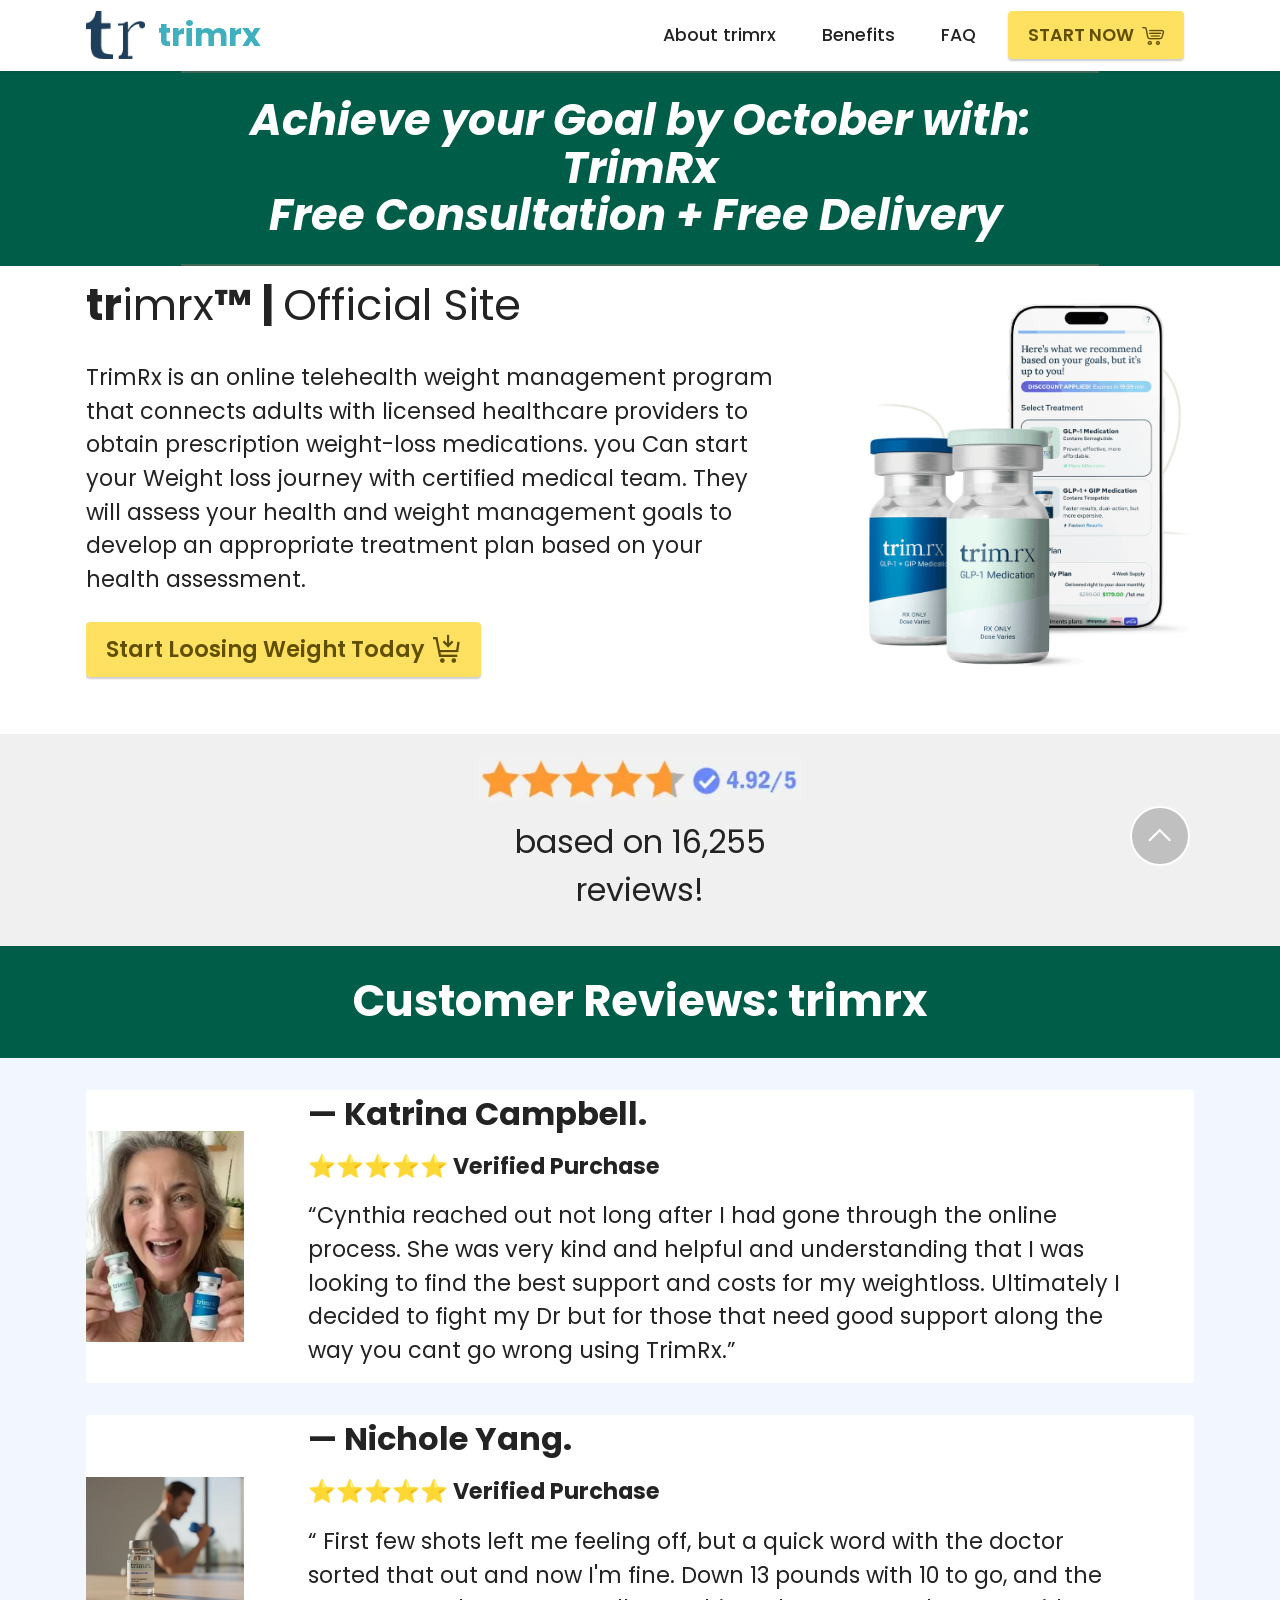
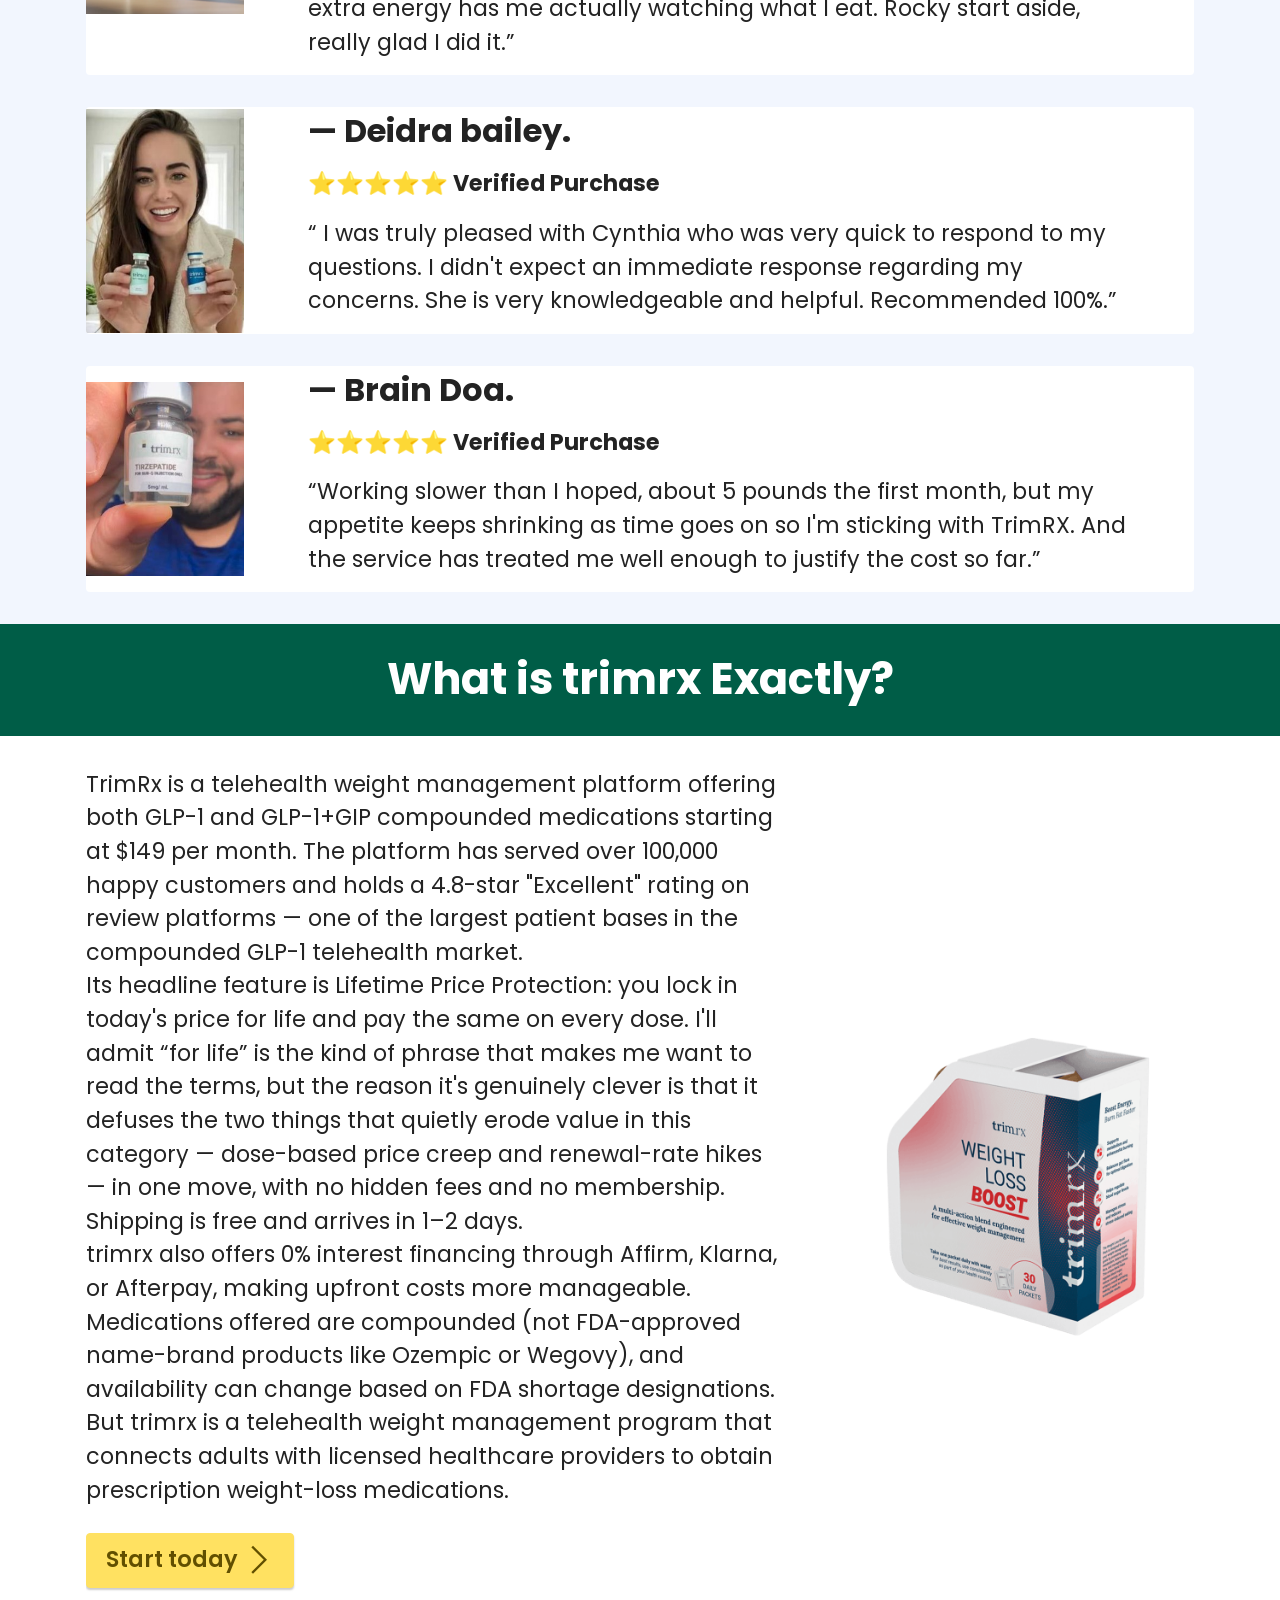
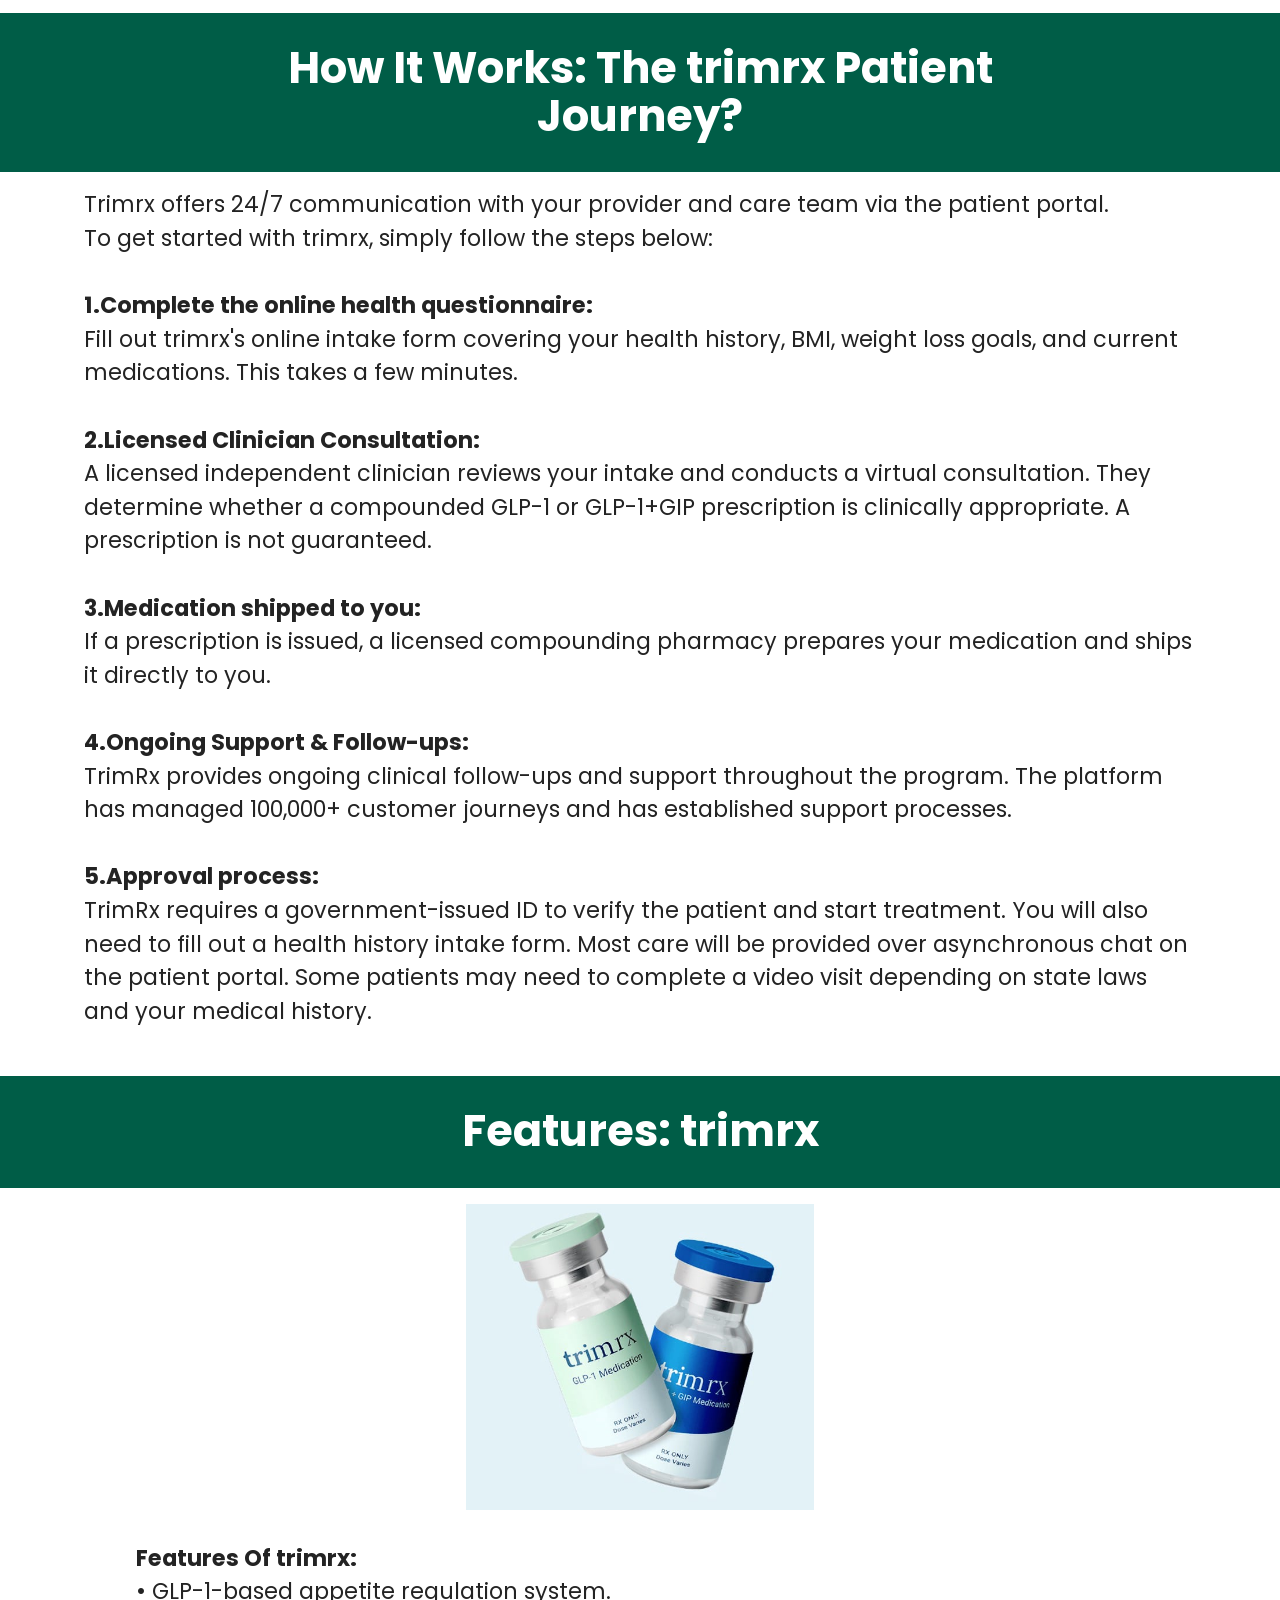
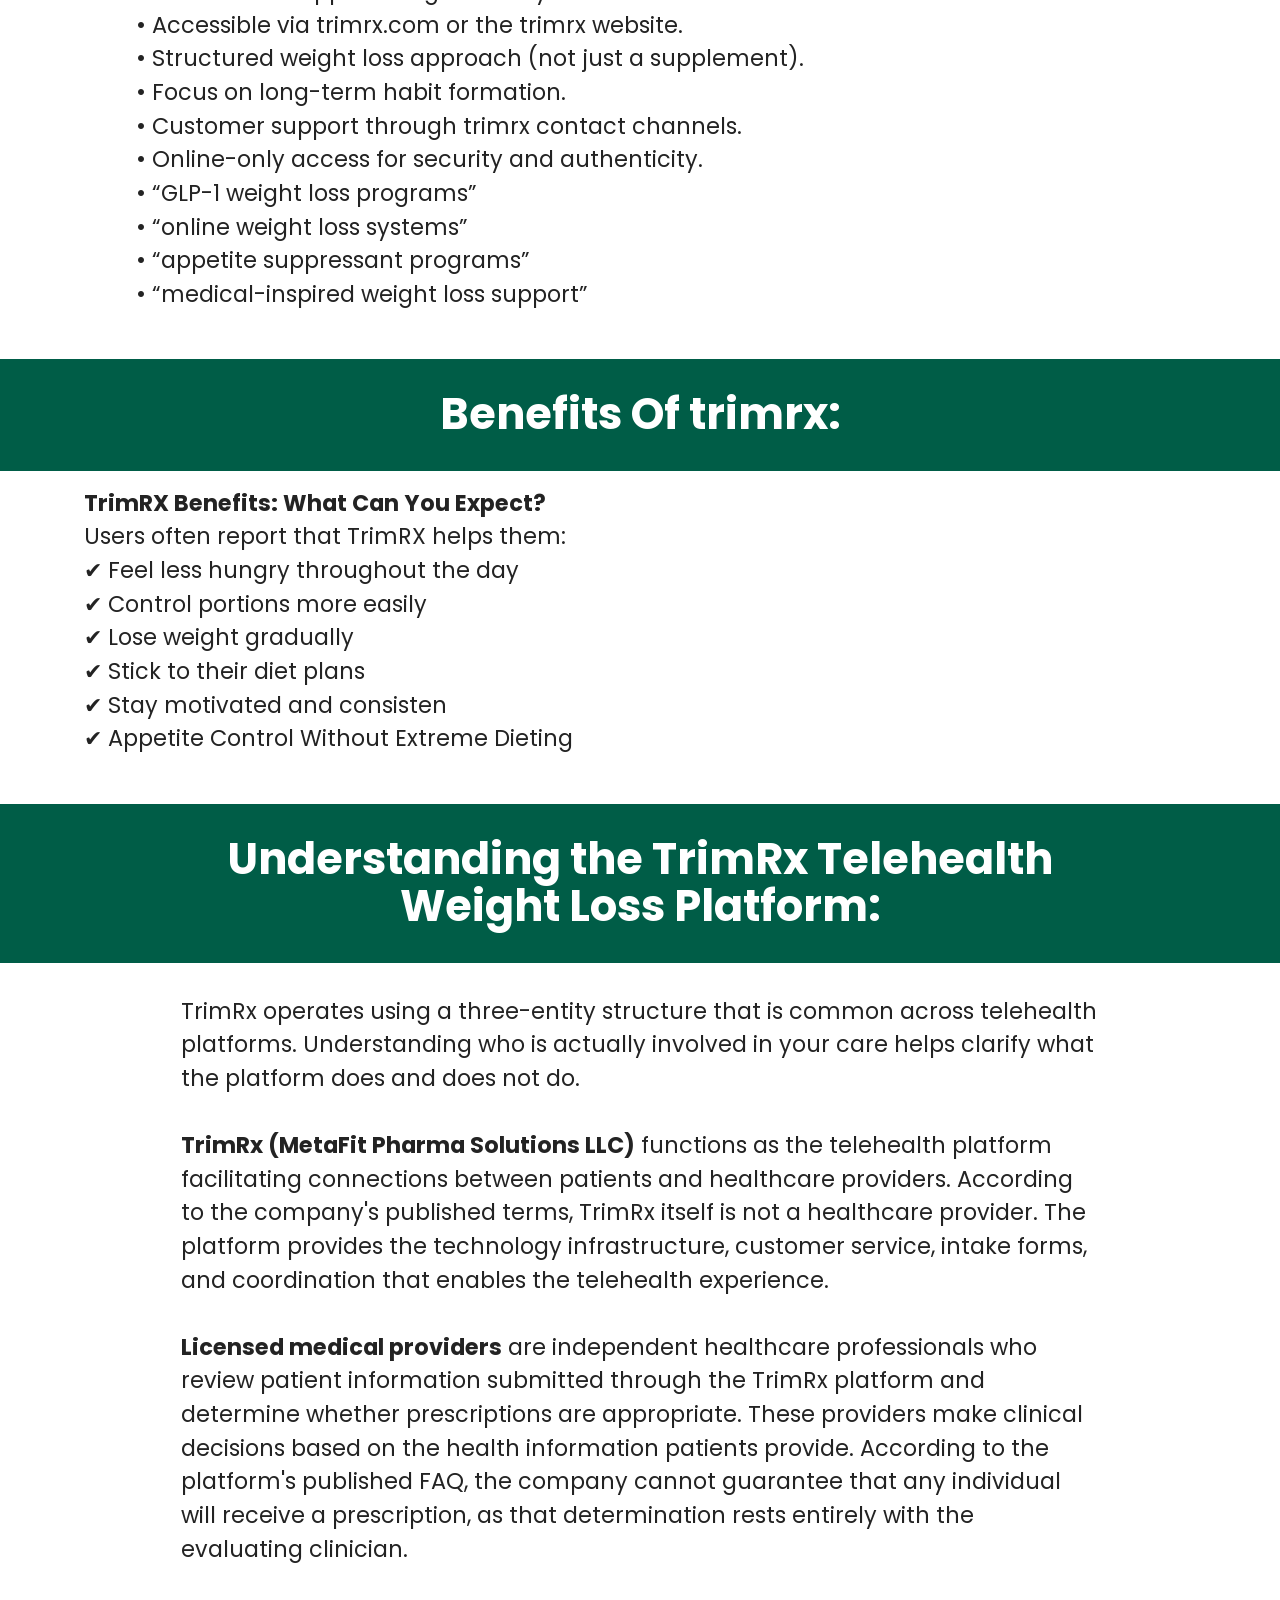
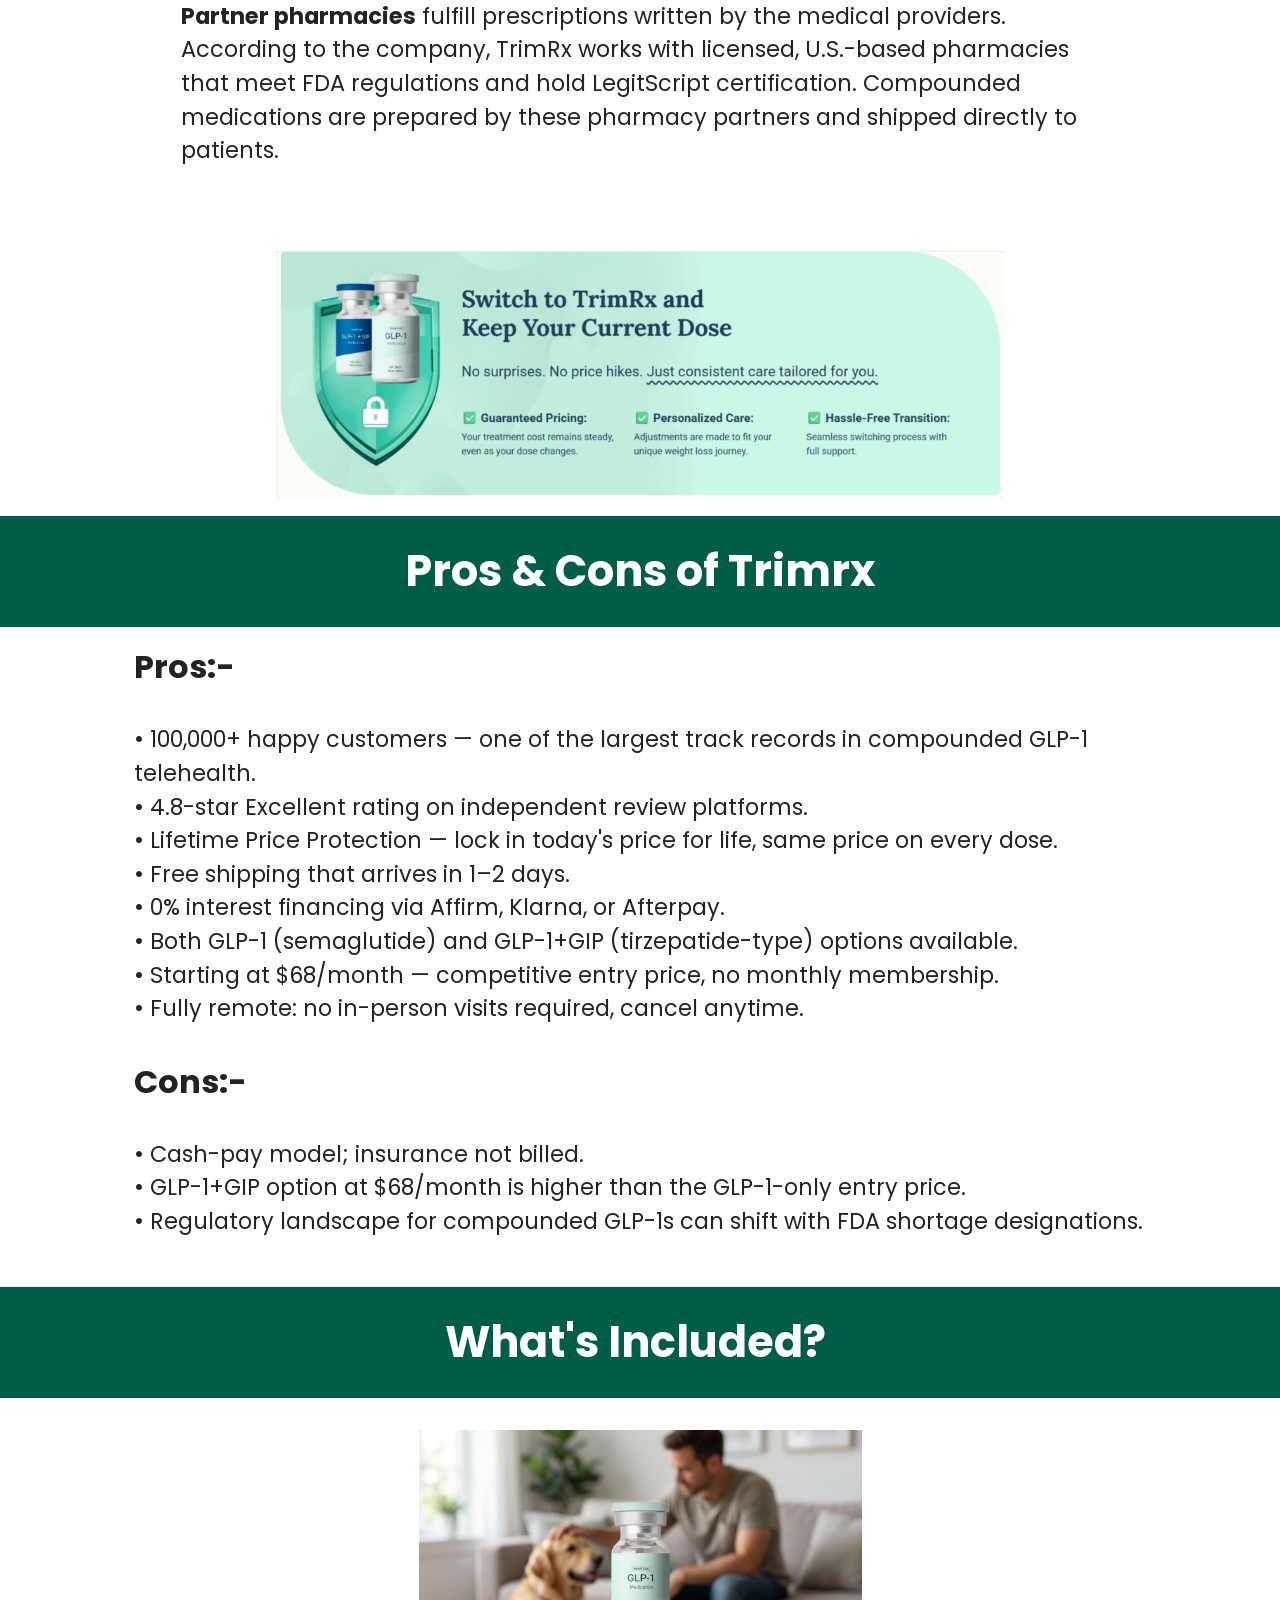
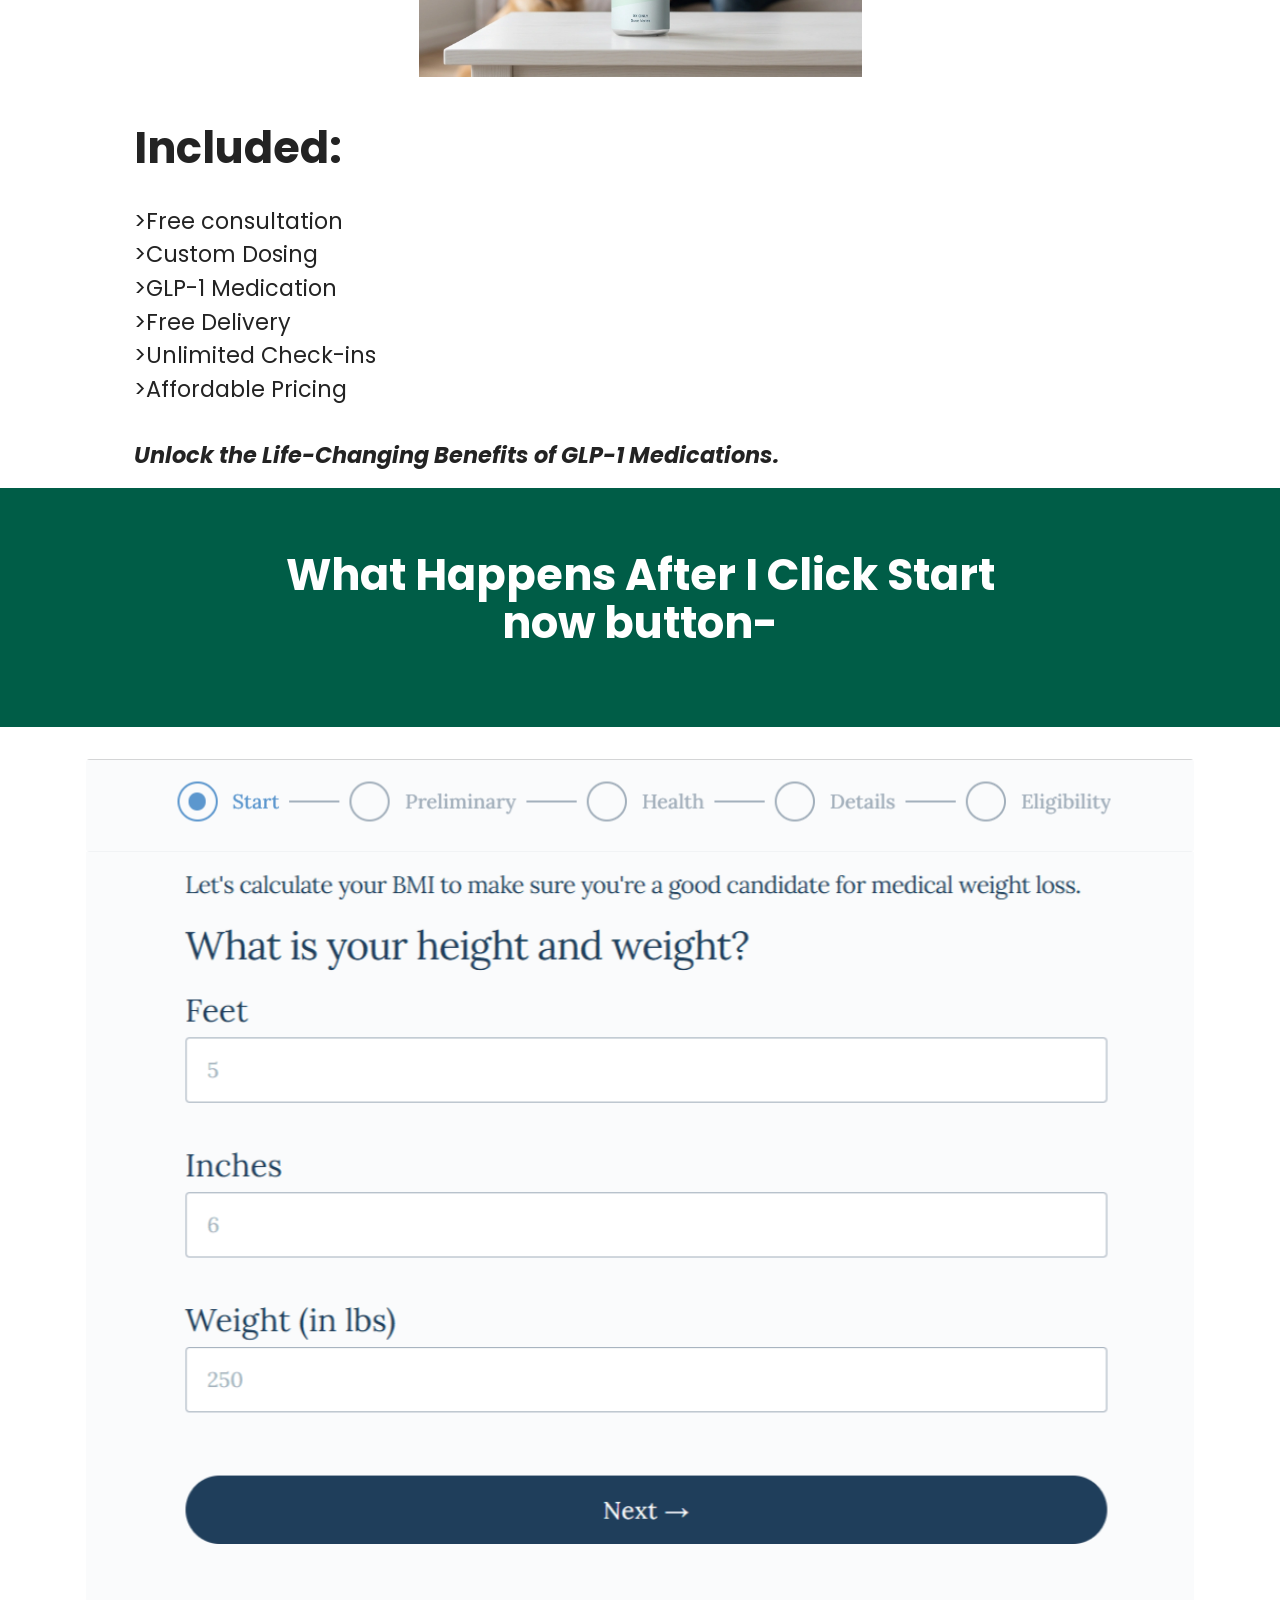
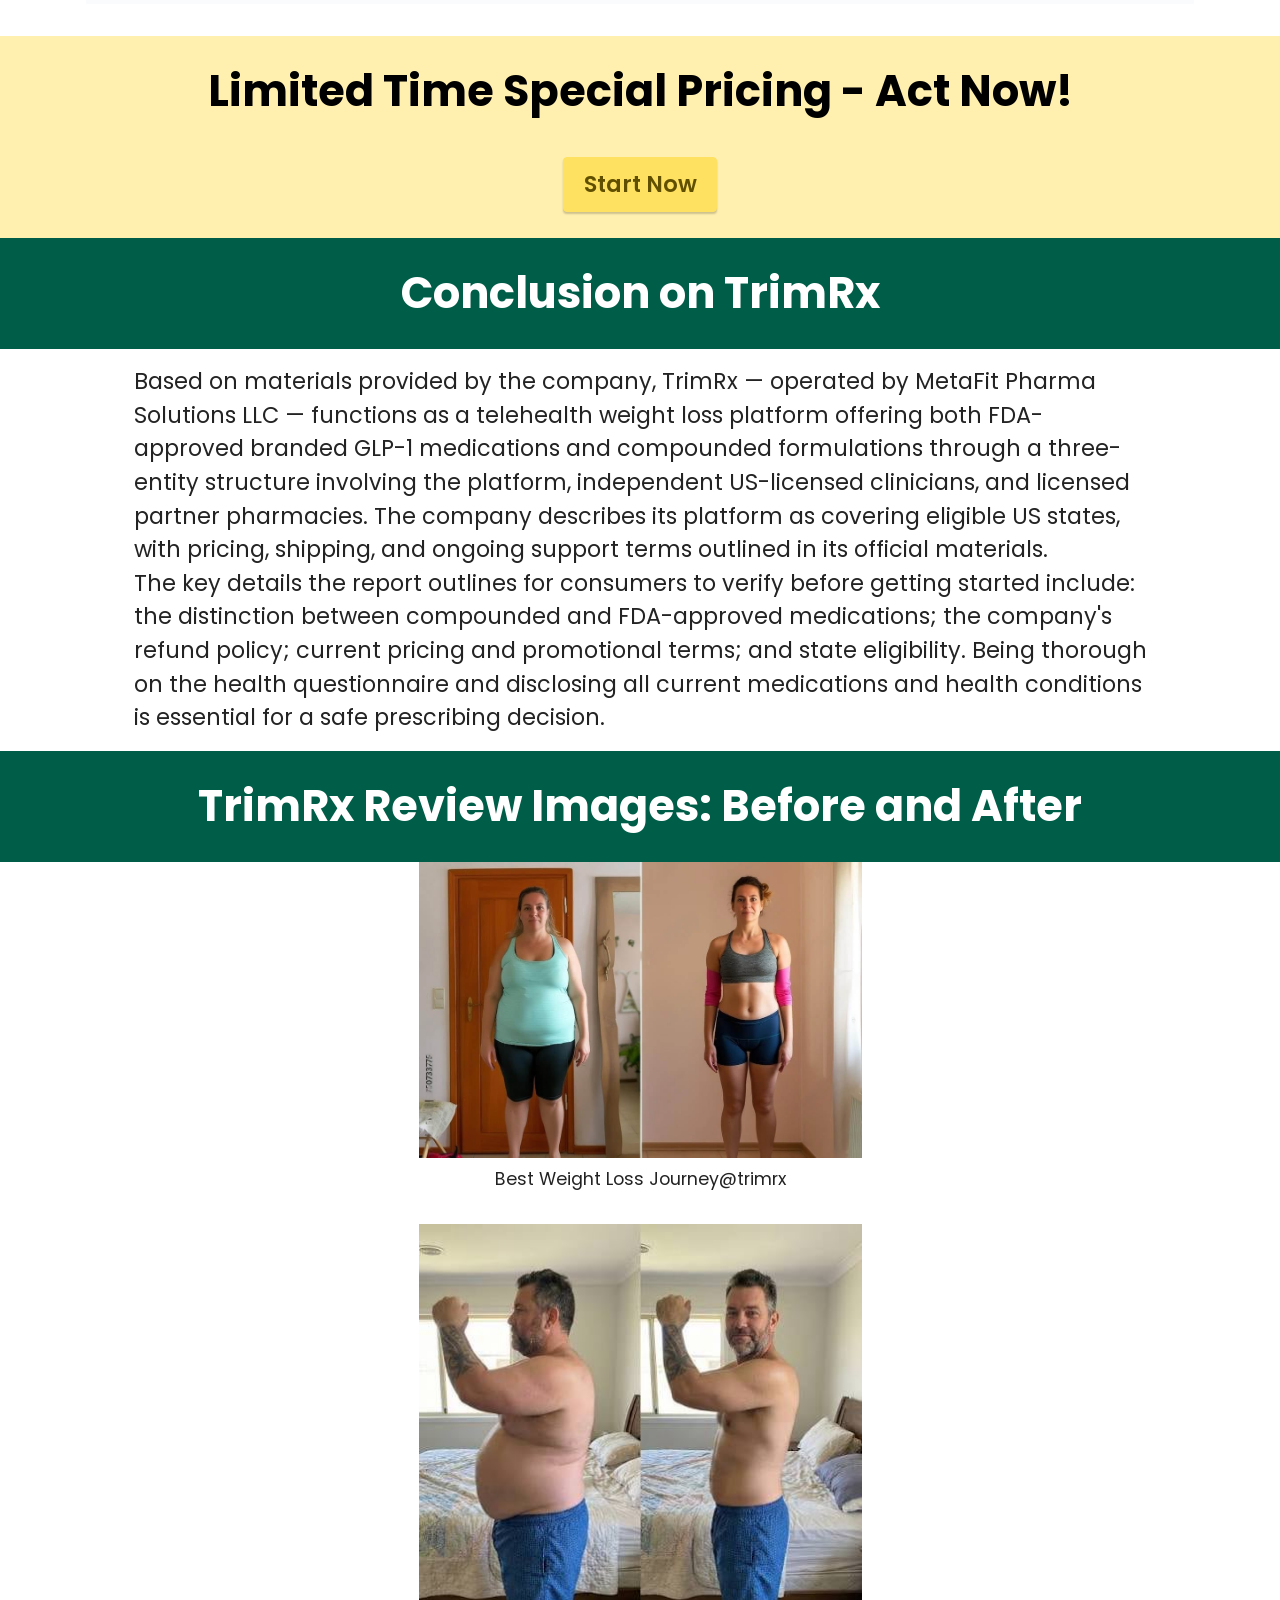
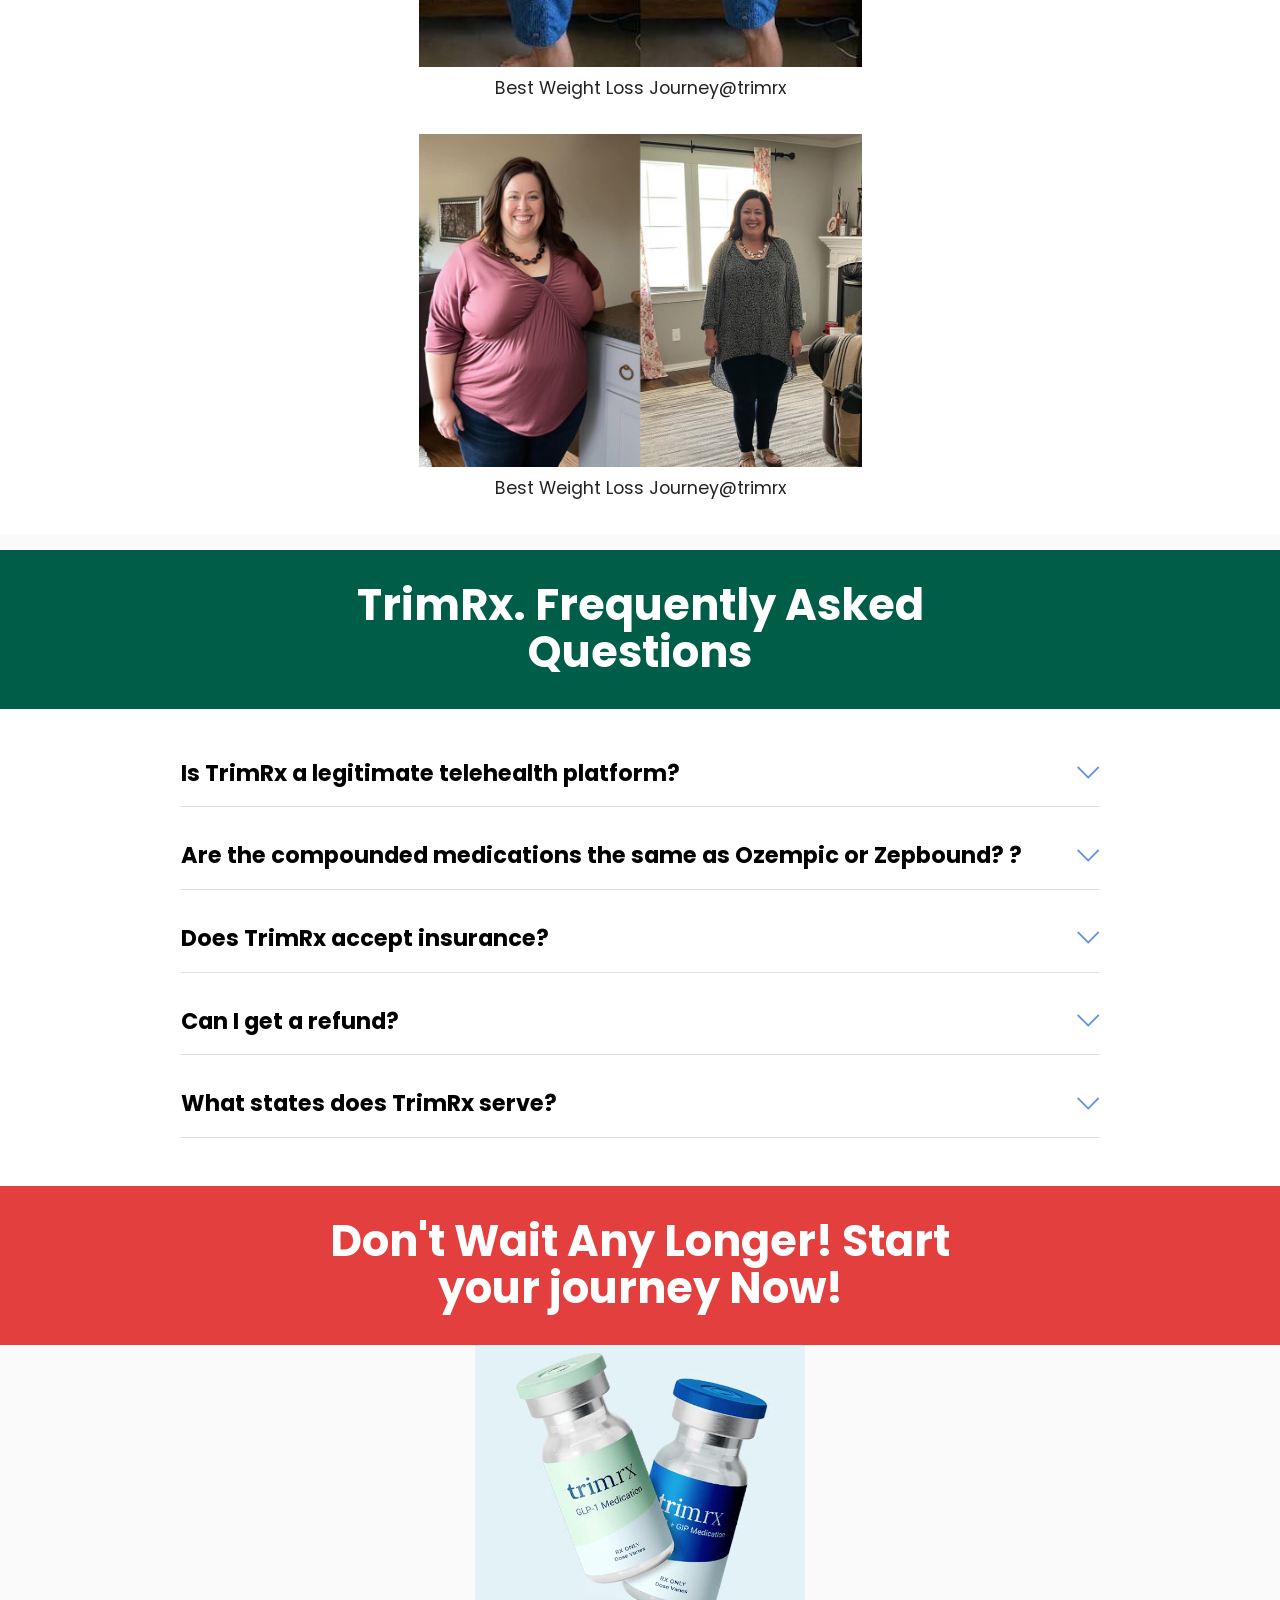
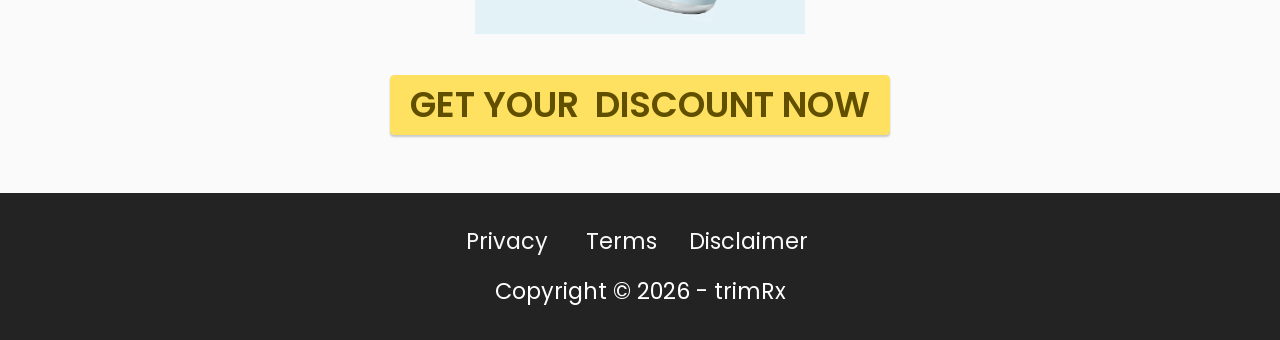
==== commit cb3ca57d: "Update index.html" ====
--- a/index.html
+++ b/index.html
@@ -894,11 +894,9 @@
                     Copyright © 2026 - trimRx</p>
             </div>
         </div>
-    </div>
-</section><section class="display-7" style="padding: 0;align-items: center;justify-content: center;flex-wrap: wrap;    align-content: center;display: flex;position: relative;height: 4rem;"><a href="https://mobiri.se/4949637" style="flex: 1 1;height: 4rem;position: absolute;width: 100%;z-index: 1;"><img alt="" style="height: 4rem;" src="[data-uri]"></a><p style="margin: 0;text-align: center;" class="display-7">&#8204;</p><a style="z-index:1" href="https://mobirise.com/builder/ai-website-builder.html">Free AI Website Software</a></section><script src="assets/bootstrap/js/bootstrap.bundle.min.js"></script>  <script src="assets/smoothscroll/smooth-scroll.js"></script>  <script src="assets/ytplayer/index.js"></script>  <script src="assets/dropdown/js/navbar-dropdown.js"></script>  <script src="assets/mbr-switch-arrow/mbr-switch-arrow.js"></script>  <script src="assets/theme/js/script.js"></script>  
-  
+    </div>  
   
  <div id="scrollToTop" class="scrollToTop mbr-arrow-up"><a style="text-align: center;"><i class="mbr-arrow-up-icon mbr-arrow-up-icon-cm cm-icon cm-icon-smallarrow-up"></i></a></div>
     <input name="animation" type="hidden">
   </body>
-</html>+</html>
